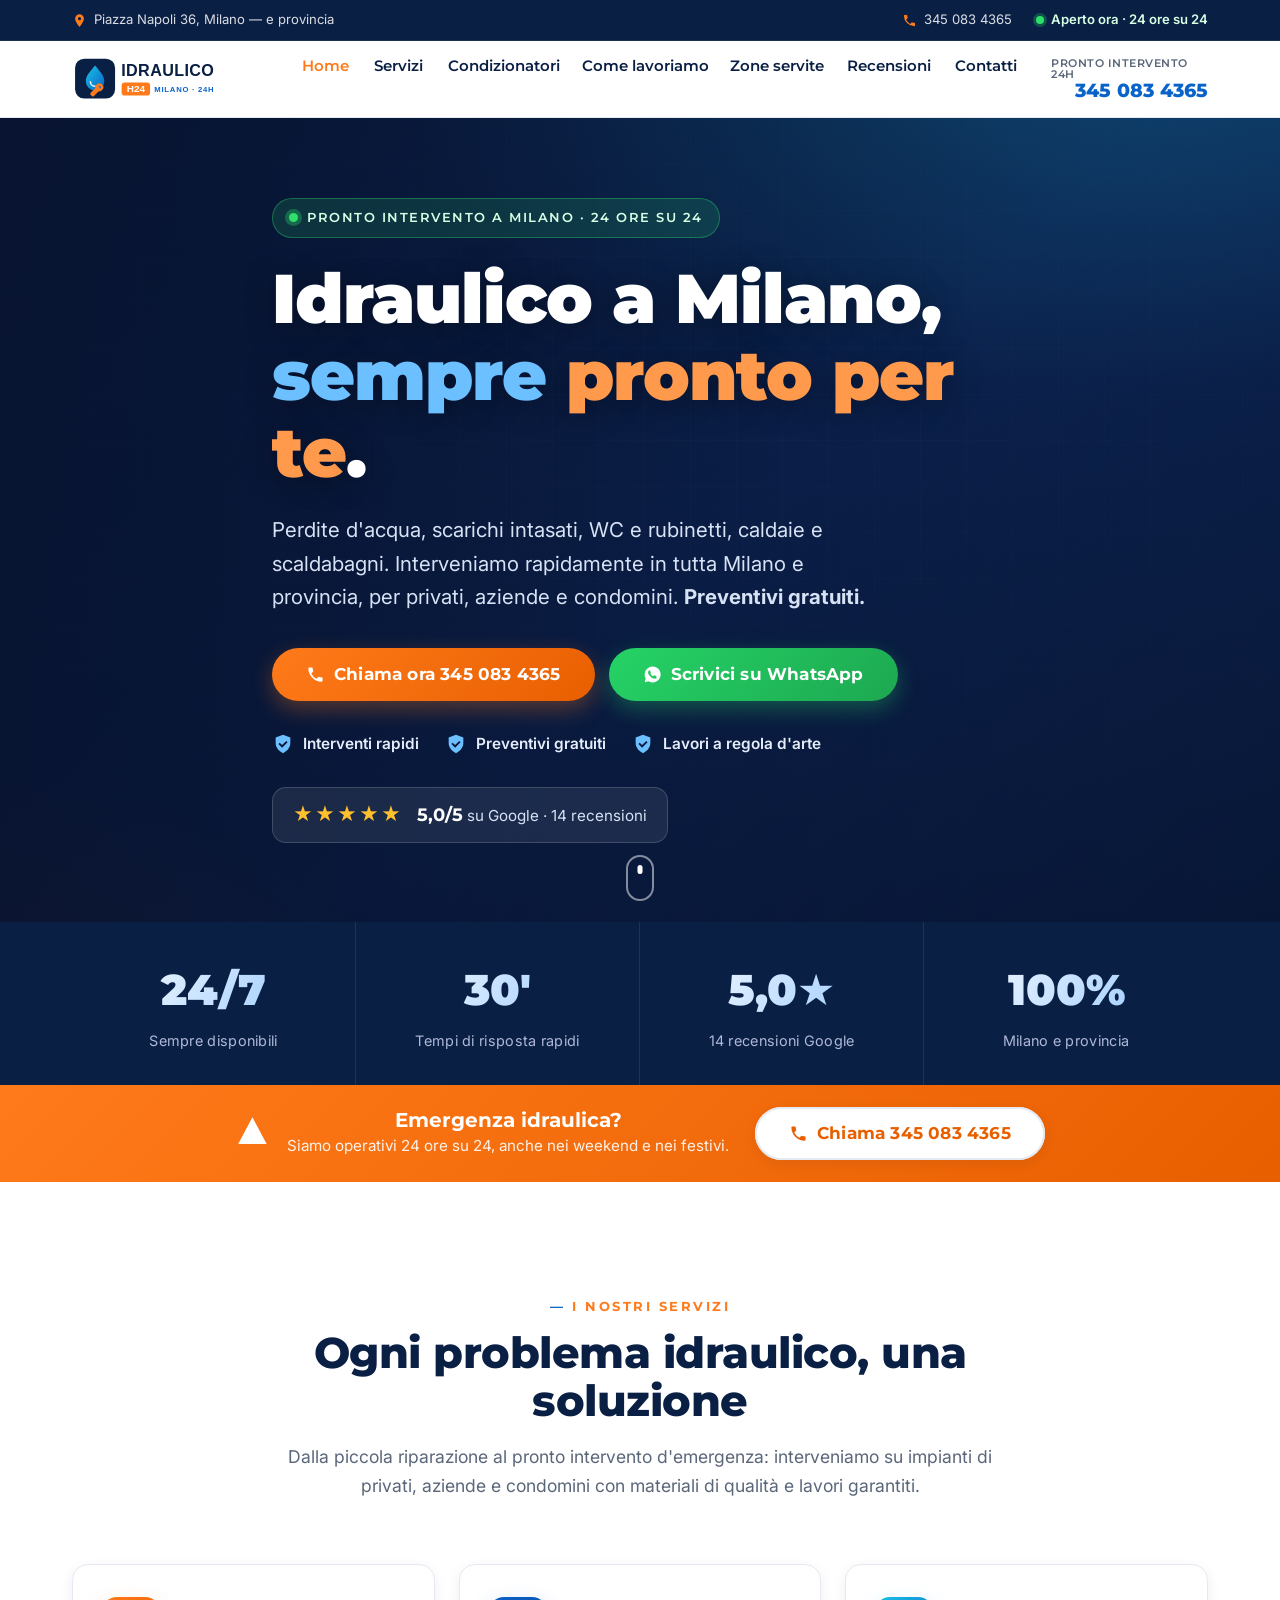
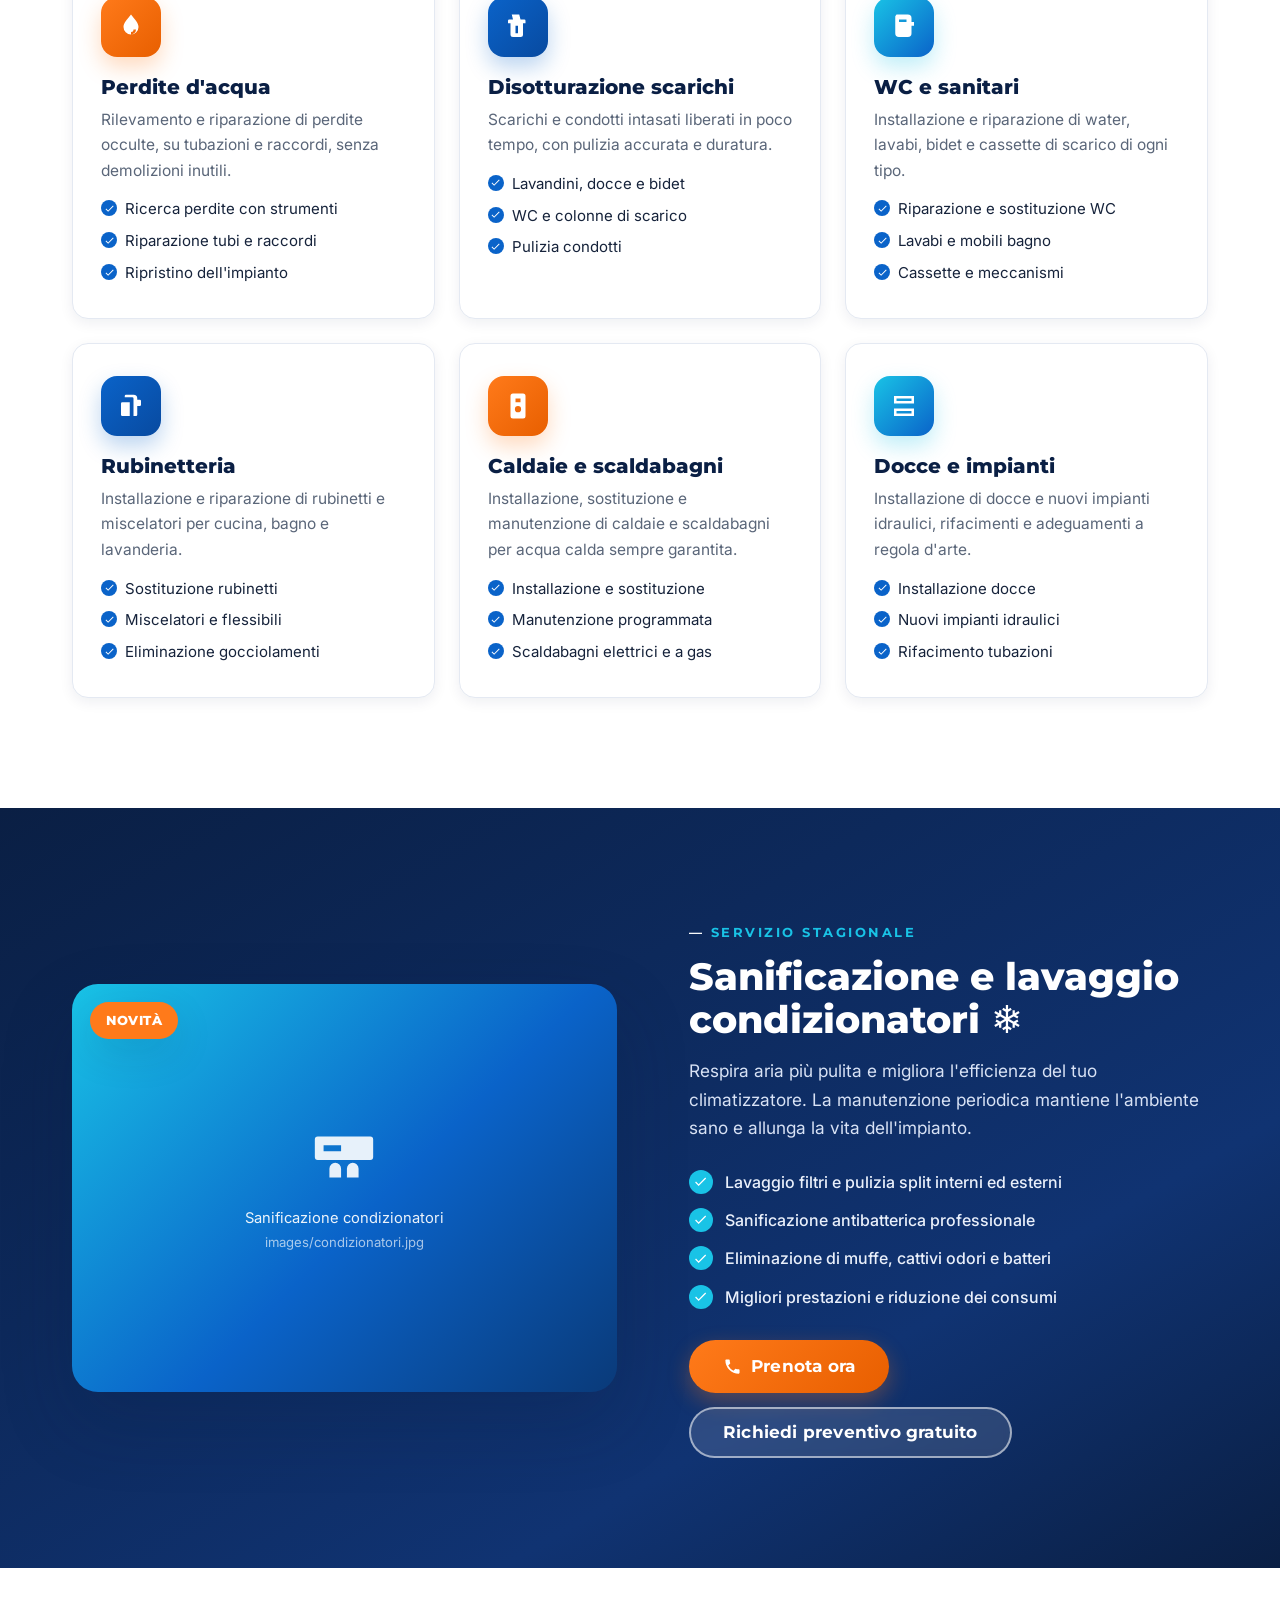
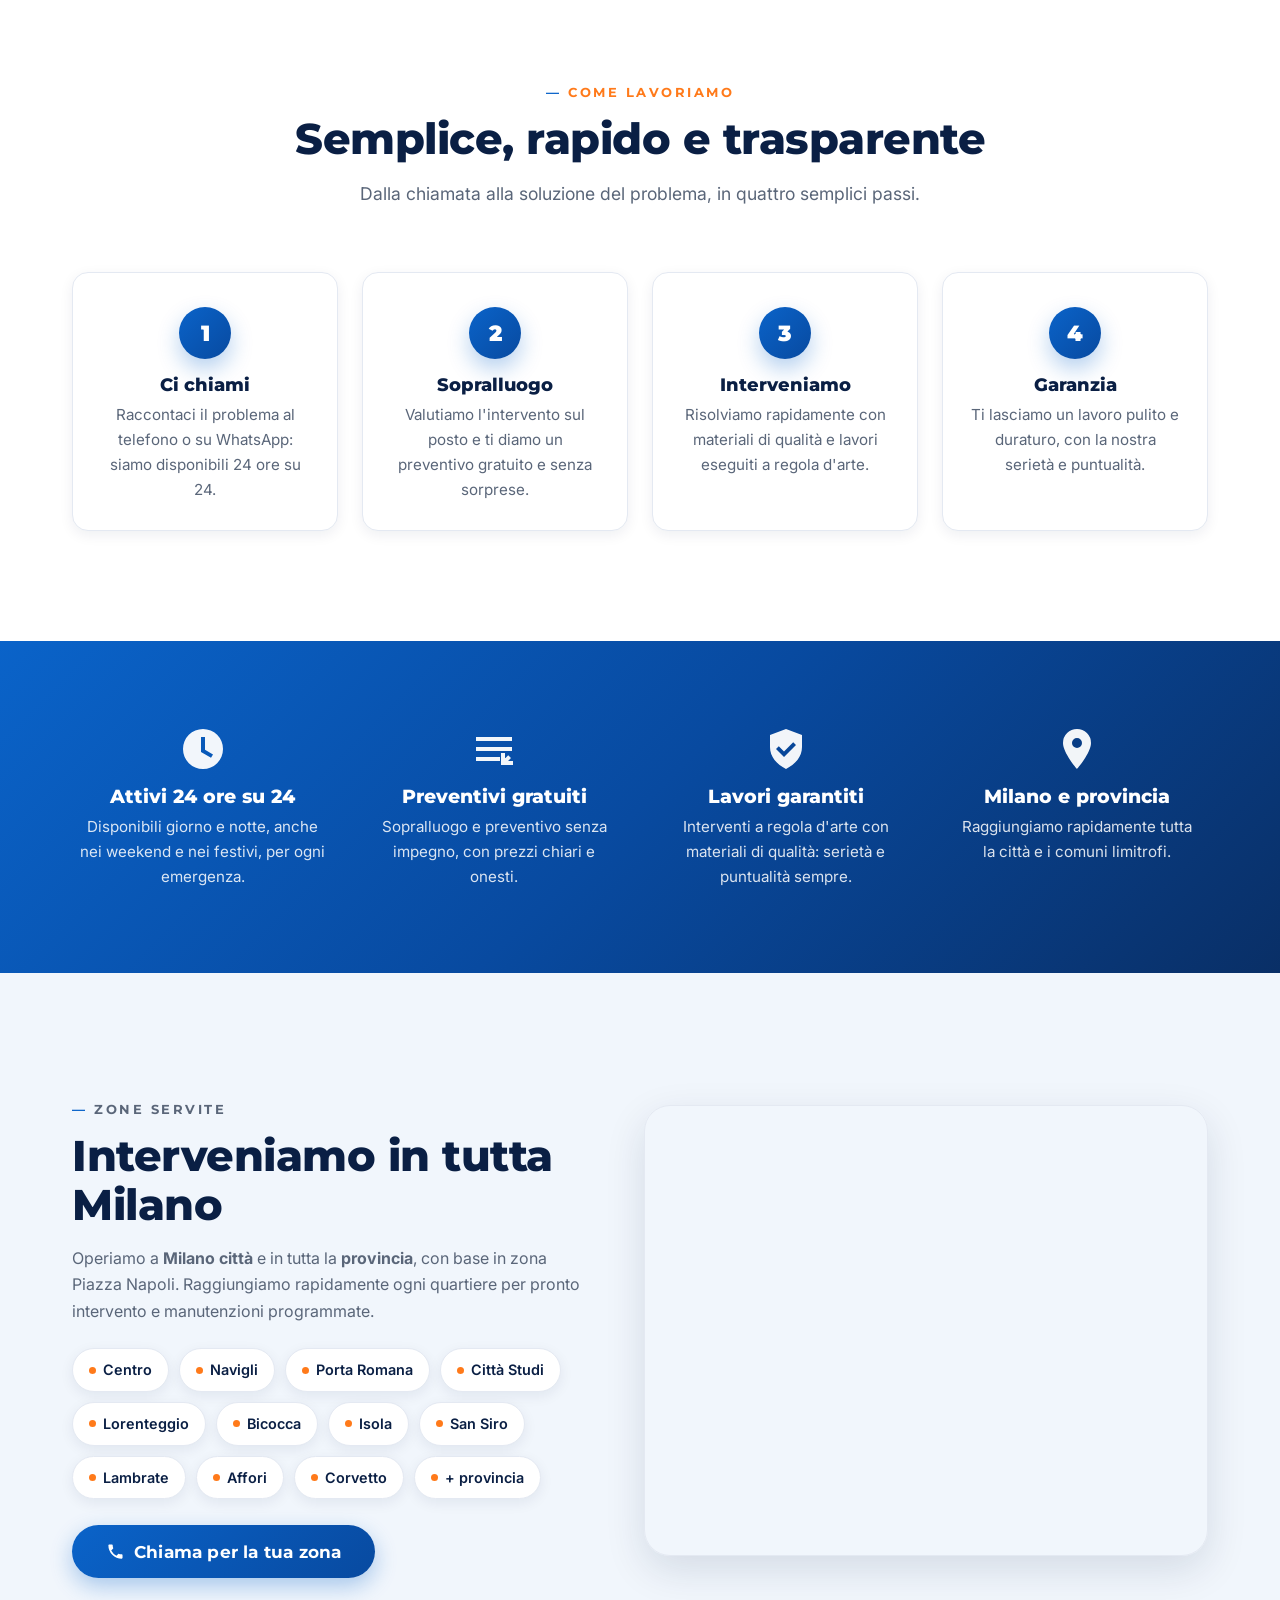
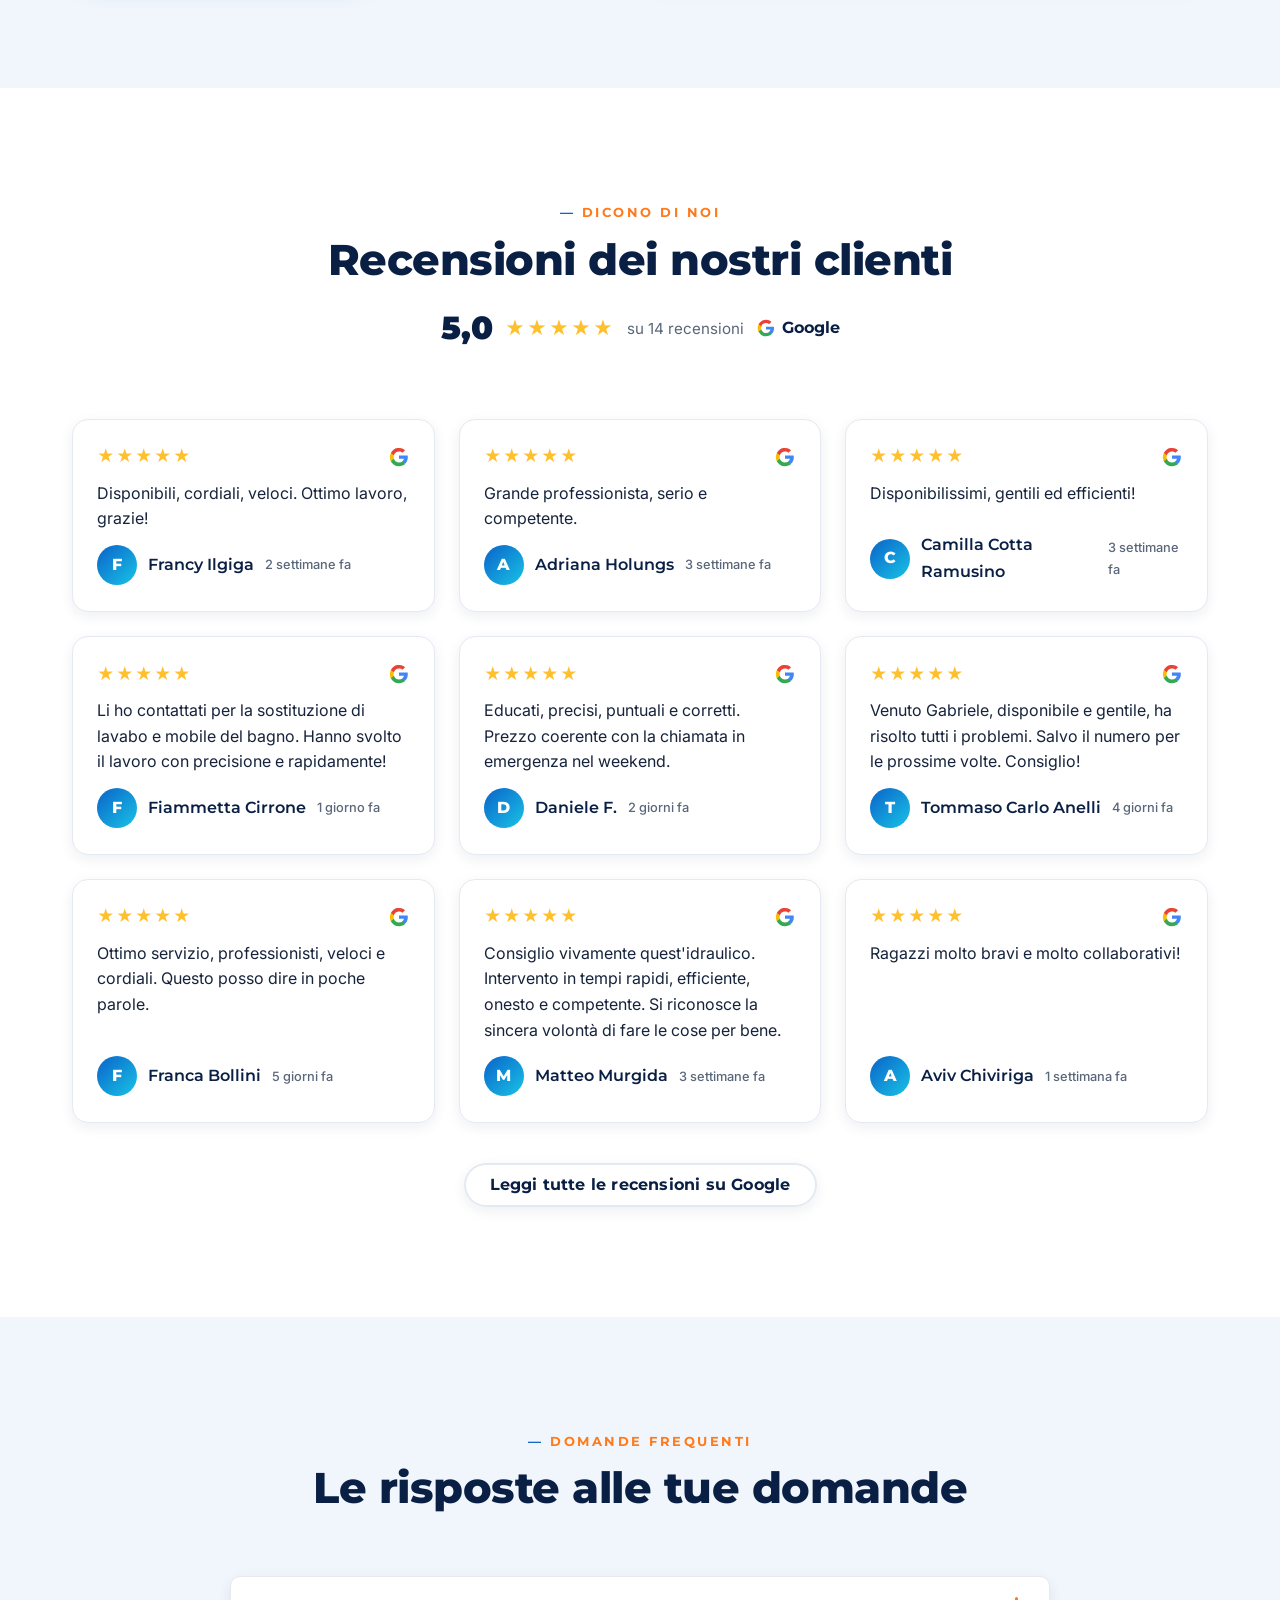
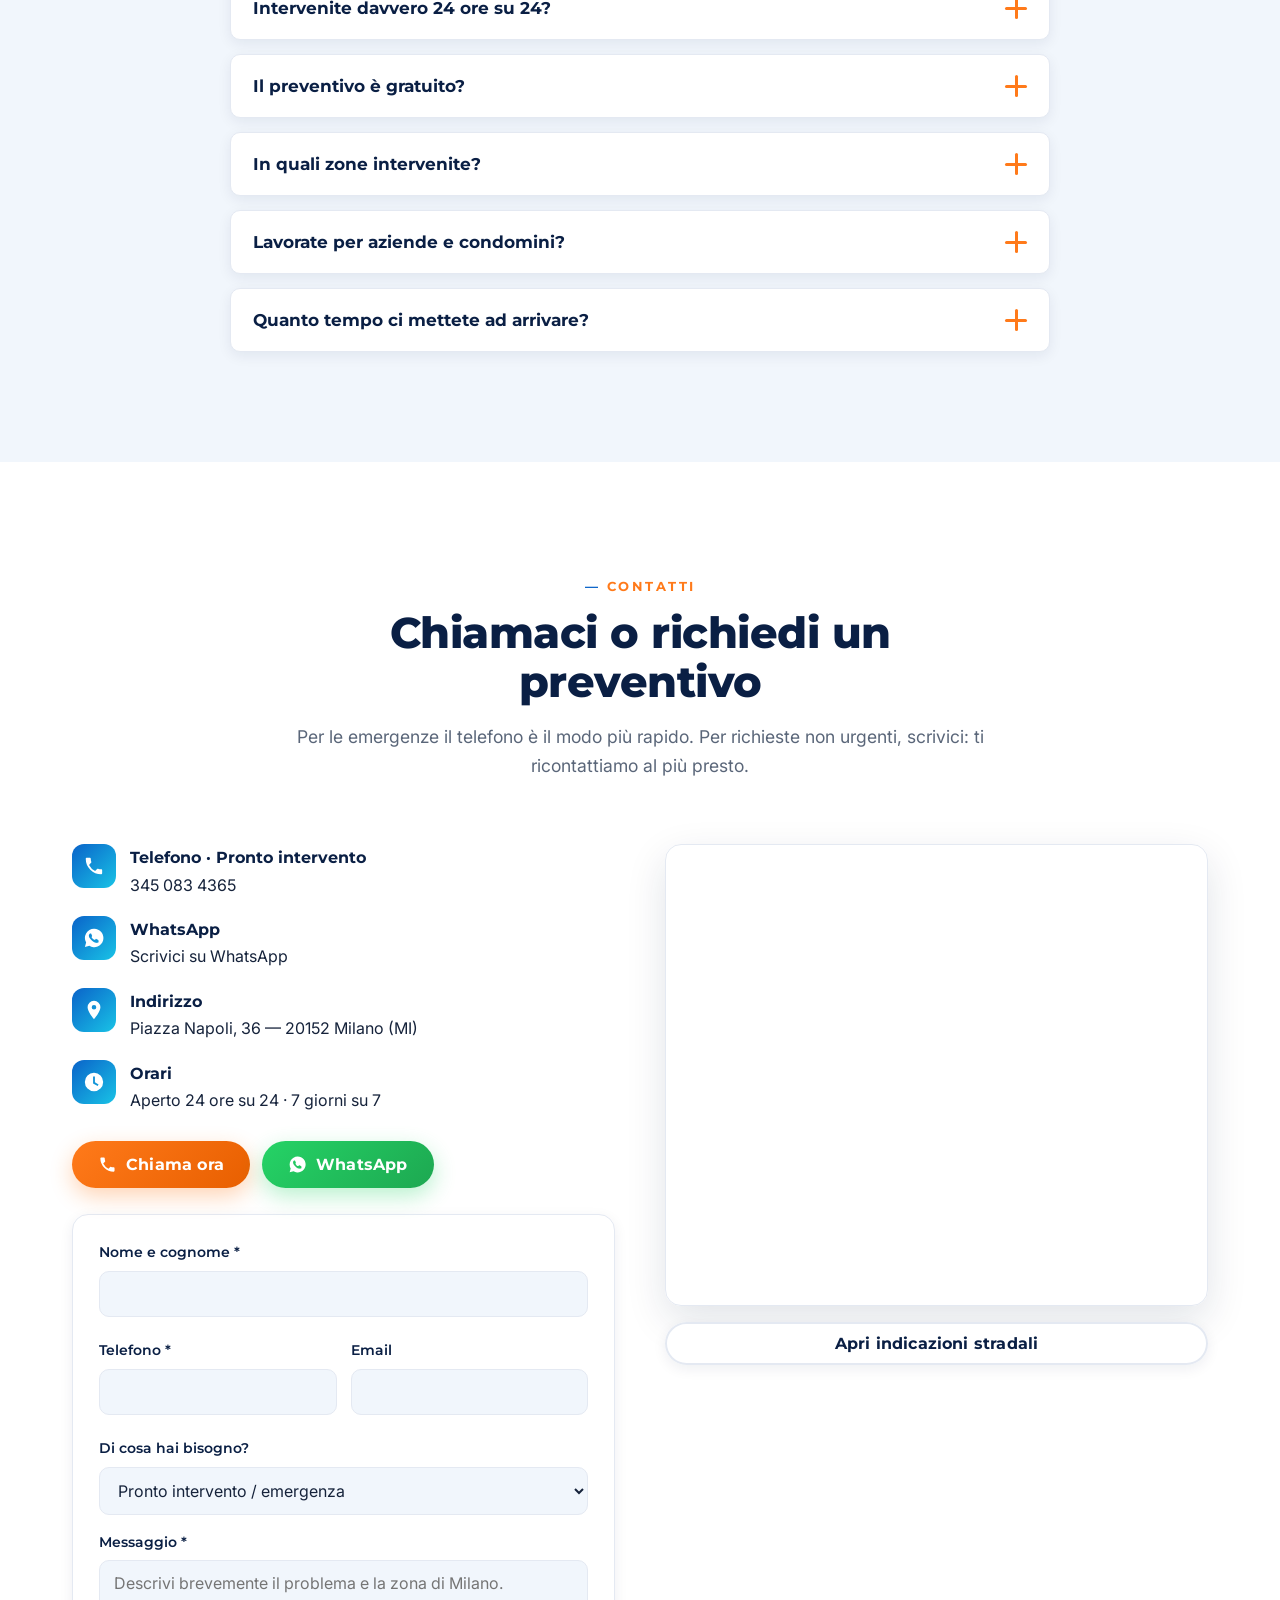
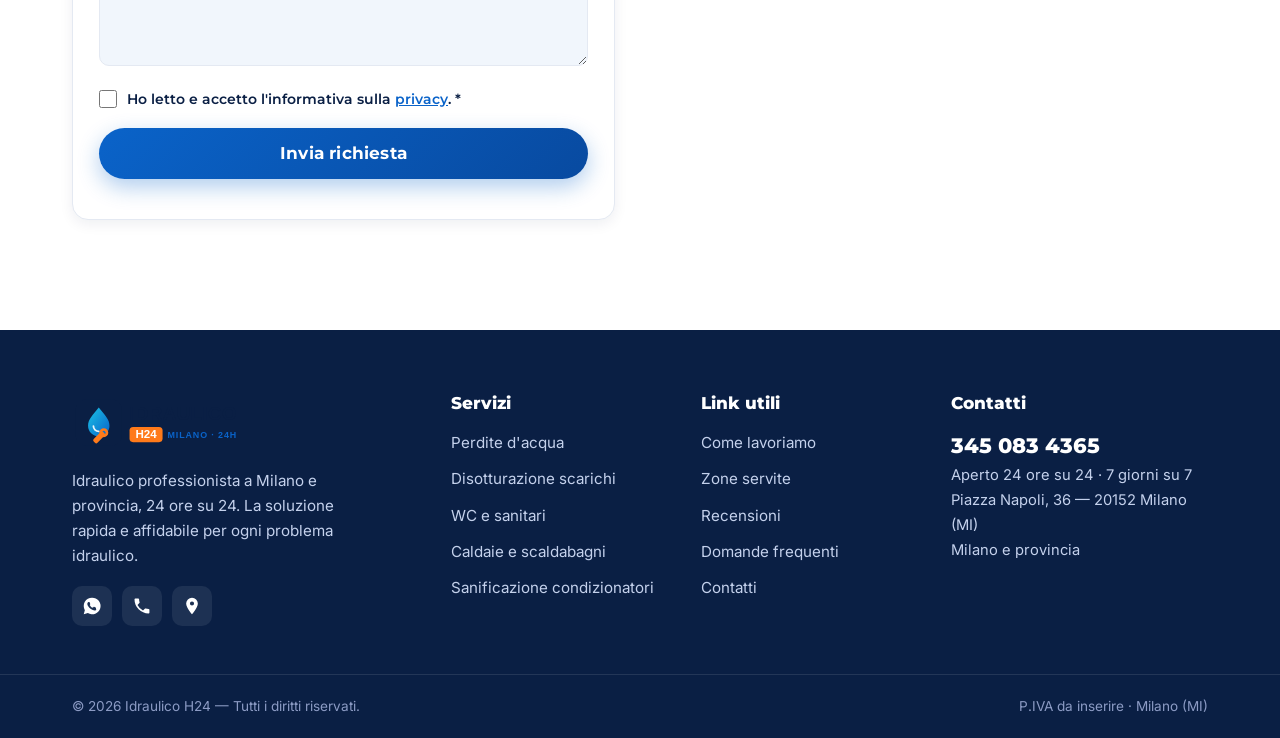
==== idraulico-h24/index.html @ 69ff623b "Aggiungi sito Idraulico H24 Milano (pronto intervento 24h) Nuovo sito vetrina statico in idraulico-h" ====
<!DOCTYPE html>
<html lang="it" class="no-js">
<head>
  <meta charset="UTF-8" />
  <meta name="viewport" content="width=device-width, initial-scale=1.0" />
  <meta name="theme-color" content="#0a1f44" />
  <script>document.documentElement.className = document.documentElement.className.replace("no-js", "js");</script>

  <title>Idraulico H24 Milano — Pronto Intervento Idraulico 24 ore su 24 | Perdite, Caldaie, Scarichi</title>
  <meta name="description" content="Idraulico a Milano e provincia, aperto 24 ore su 24. Pronto intervento per perdite d'acqua, disotturazione scarichi, riparazione WC, caldaie e rubinetteria. Preventivi gratuiti, interventi rapidi. ☎ 345 083 4365" />
  <meta name="keywords" content="idraulico Milano, idraulico H24, pronto intervento idraulico Milano, riparazione perdite acqua Milano, disotturazione scarichi Milano, idraulico 24 ore Milano, caldaie Milano, sanificazione condizionatori Milano" />
  <meta name="author" content="Idraulico H24" />
  <link rel="canonical" href="https://www.idraulicoh24milano.it/" />

  <!-- Open Graph / Social -->
  <meta property="og:type" content="website" />
  <meta property="og:locale" content="it_IT" />
  <meta property="og:site_name" content="Idraulico H24 Milano" />
  <meta property="og:title" content="Idraulico H24 Milano — Pronto Intervento 24 ore su 24" />
  <meta property="og:description" content="Idraulico professionista a Milano e provincia. Pronto intervento per perdite, scarichi, caldaie e rubinetteria. Preventivi gratuiti." />
  <meta property="og:image" content="images/logo.svg" />
  <meta name="twitter:card" content="summary_large_image" />

  <link rel="icon" type="image/svg+xml" href="favicon.svg" />
  <link rel="apple-touch-icon" href="favicon.svg" />

  <!-- Fonts -->
  <link rel="preconnect" href="https://fonts.googleapis.com" />
  <link rel="preconnect" href="https://fonts.gstatic.com" crossorigin />
  <link href="https://fonts.googleapis.com/css2?family=Inter:wght@400;500;600;700&family=Montserrat:wght@600;700;800;900&display=swap" rel="stylesheet" />

  <link rel="stylesheet" href="css/style.css" />

  <!-- Dati strutturati per Google (ricerca locale / Maps) -->
  <script type="application/ld+json">
  {
    "@context": "https://schema.org",
    "@type": "Plumber",
    "name": "Idraulico H24",
    "image": "https://www.idraulicoh24milano.it/images/logo.svg",
    "description": "Idraulico professionista a Milano e provincia, aperto 24 ore su 24. Pronto intervento per perdite d'acqua, disotturazione scarichi, riparazione WC e rubinetteria, installazione e manutenzione caldaie, sanificazione condizionatori.",
    "@id": "https://www.idraulicoh24milano.it/",
    "url": "https://www.idraulicoh24milano.it/",
    "telephone": "+393450834365",
    "priceRange": "€€",
    "currenciesAccepted": "EUR",
    "areaServed": "Milano e provincia",
    "address": {
      "@type": "PostalAddress",
      "streetAddress": "Piazza Napoli, 36",
      "addressLocality": "Milano",
      "postalCode": "20152",
      "addressRegion": "MI",
      "addressCountry": "IT"
    },
    "geo": {
      "@type": "GeoCoordinates",
      "latitude": "45.4530",
      "longitude": "9.1430"
    },
    "openingHoursSpecification": [
      {
        "@type": "OpeningHoursSpecification",
        "dayOfWeek": ["Monday", "Tuesday", "Wednesday", "Thursday", "Friday", "Saturday", "Sunday"],
        "opens": "00:00",
        "closes": "23:59"
      }
    ],
    "aggregateRating": {
      "@type": "AggregateRating",
      "ratingValue": "5.0",
      "reviewCount": "14",
      "bestRating": "5"
    }
  }
  </script>
</head>

<body>
  <a class="skip-link" href="#main">Salta al contenuto</a>

  <!-- ===== TOP BAR ===== -->
  <div class="topbar">
    <div class="container topbar__inner">
      <a class="topbar__item" href="https://maps.google.com/?q=Piazza+Napoli+36+Milano" target="_blank" rel="noopener">
        <svg class="ico" viewBox="0 0 24 24" aria-hidden="true"><path d="M12 2a7 7 0 0 0-7 7c0 5 7 13 7 13s7-8 7-13a7 7 0 0 0-7-7Zm0 9.5A2.5 2.5 0 1 1 12 6.5a2.5 2.5 0 0 1 0 5Z"/></svg>
        Piazza Napoli 36, Milano — e provincia
      </a>
      <a class="topbar__item" href="tel:+393450834365">
        <svg class="ico" viewBox="0 0 24 24" aria-hidden="true"><path d="M6.6 10.8a15.4 15.4 0 0 0 6.6 6.6l2.2-2.2c.3-.3.7-.4 1-.2 1.1.4 2.3.6 3.5.6.6 0 1 .5 1 1V20c0 .6-.4 1-1 1A17 17 0 0 1 3 4c0-.6.5-1 1-1h3.5c.6 0 1 .4 1 1 0 1.2.2 2.4.6 3.5.1.4 0 .8-.3 1l-2.2 2.3Z"/></svg>
        345 083 4365
      </a>
      <span class="topbar__item topbar__badge">
        <span class="live-dot" aria-hidden="true"></span>
        Aperto ora · 24 ore su 24
      </span>
    </div>
  </div>

  <!-- ===== HEADER ===== -->
  <header class="header" id="header">
    <div class="container header__inner">
      <a class="brand" href="#hero" aria-label="Idraulico H24 — Home">
        <img src="images/logo.svg" alt="Logo Idraulico H24 Milano" class="brand__logo" width="210" height="58" />
      </a>

      <nav class="nav" id="nav" aria-label="Navigazione principale">
        <ul class="nav__list">
          <li><a class="nav__link" href="#hero">Home</a></li>
          <li><a class="nav__link" href="#servizi">Servizi</a></li>
          <li><a class="nav__link" href="#condizionatori">Condizionatori</a></li>
          <li><a class="nav__link" href="#come-lavoriamo">Come lavoriamo</a></li>
          <li><a class="nav__link" href="#zone">Zone servite</a></li>
          <li><a class="nav__link" href="#recensioni">Recensioni</a></li>
          <li><a class="nav__link" href="#contatti">Contatti</a></li>
        </ul>
        <a class="nav__phone" href="tel:+393450834365">
          <small>Pronto intervento 24h</small>
          <strong>345 083 4365</strong>
        </a>
      </nav>

      <button class="nav-toggle" id="nav-toggle" aria-label="Apri il menu" aria-expanded="false" aria-controls="nav">
        <span></span><span></span><span></span>
      </button>
    </div>
  </header>

  <main id="main">

    <!-- ===== HERO ===== -->
    <section class="hero" id="hero">
      <div class="hero__bg" aria-hidden="true"></div>
      <div class="hero__overlay" aria-hidden="true"></div>
      <div class="container hero__content">
        <p class="hero__eyebrow">
          <span class="dot"></span> Pronto intervento a Milano · 24 ore su 24
        </p>
        <h1 class="hero__title">
          Idraulico a Milano,<br />
          <span class="text-blue">sempre</span> <span class="text-accent">pronto per te</span>.
        </h1>
        <p class="hero__subtitle">
          Perdite d'acqua, scarichi intasati, WC e rubinetti, caldaie e scaldabagni.
          Interveniamo rapidamente in tutta Milano e provincia, per privati, aziende e condomini.
          <strong>Preventivi gratuiti.</strong>
        </p>
        <div class="hero__actions">
          <a class="btn btn--primary btn--lg" href="tel:+393450834365">
            <svg class="ico" viewBox="0 0 24 24" aria-hidden="true"><path d="M6.6 10.8a15.4 15.4 0 0 0 6.6 6.6l2.2-2.2c.3-.3.7-.4 1-.2 1.1.4 2.3.6 3.5.6.6 0 1 .5 1 1V20c0 .6-.4 1-1 1A17 17 0 0 1 3 4c0-.6.5-1 1-1h3.5c.6 0 1 .4 1 1 0 1.2.2 2.4.6 3.5.1.4 0 .8-.3 1l-2.2 2.3Z"/></svg>
            Chiama ora 345 083 4365
          </a>
          <a class="btn btn--whatsapp btn--lg" href="https://wa.me/393450834365?text=Salve,%20ho%20bisogno%20di%20un%20idraulico%20a%20Milano." target="_blank" rel="noopener">
            <svg class="ico" viewBox="0 0 24 24" aria-hidden="true"><path d="M12 2a10 10 0 0 0-8.6 15l-1.3 4.8 4.9-1.3A10 10 0 1 0 12 2Zm5.3 14.1c-.2.6-1.3 1.2-1.8 1.2-.5.1-1 .1-1.7-.1-.4-.1-.9-.3-1.6-.6-2.8-1.2-4.6-4-4.7-4.2-.1-.2-1.1-1.5-1.1-2.8 0-1.3.7-2 .9-2.2.2-.3.5-.3.7-.3h.5c.2 0 .4 0 .6.5l.8 1.9c.1.2.1.4 0 .5l-.4.6c-.1.2-.3.3-.1.6.1.3.6 1 1.3 1.6.9.8 1.6 1 1.9 1.2.2.1.4.1.6-.1l.7-.8c.2-.2.3-.2.6-.1l1.8.9c.3.1.4.2.5.3.1.2.1.7-.1 1.4Z"/></svg>
            Scrivici su WhatsApp
          </a>
        </div>

        <div class="hero__points">
          <span class="hero__point"><svg viewBox="0 0 24 24" aria-hidden="true"><path d="M12 2 4 5v6c0 5 3.4 8.6 8 11 4.6-2.4 8-6 8-11V5l-8-3Zm-1 14-4-4 1.4-1.4L11 13.2l4.6-4.6L17 10l-6 6Z"/></svg> Interventi rapidi</span>
          <span class="hero__point"><svg viewBox="0 0 24 24" aria-hidden="true"><path d="M12 2 4 5v6c0 5 3.4 8.6 8 11 4.6-2.4 8-6 8-11V5l-8-3Zm-1 14-4-4 1.4-1.4L11 13.2l4.6-4.6L17 10l-6 6Z"/></svg> Preventivi gratuiti</span>
          <span class="hero__point"><svg viewBox="0 0 24 24" aria-hidden="true"><path d="M12 2 4 5v6c0 5 3.4 8.6 8 11 4.6-2.4 8-6 8-11V5l-8-3Zm-1 14-4-4 1.4-1.4L11 13.2l4.6-4.6L17 10l-6 6Z"/></svg> Lavori a regola d'arte</span>
        </div>

        <div class="hero__rating" aria-label="Valutazione media 5 su 5 su Google">
          <div class="stars" aria-hidden="true">★★★★★</div>
          <div class="hero__rating-text">
            <strong>5,0/5</strong> su Google · <span>14 recensioni</span>
          </div>
        </div>
      </div>
      <a class="hero__scroll" href="#stats" aria-label="Scorri verso il basso">
        <span></span>
      </a>
    </section>

    <!-- ===== TRUST BAR ===== -->
    <section class="stats" id="stats" aria-label="I nostri numeri">
      <div class="container stats__grid">
        <div class="stat reveal">
          <div class="stat__num">24/7</div>
          <div class="stat__label">Sempre disponibili</div>
        </div>
        <div class="stat reveal">
          <div class="stat__num"><span data-count="30" data-suffix="′">0</span></div>
          <div class="stat__label">Tempi di risposta rapidi</div>
        </div>
        <div class="stat reveal">
          <div class="stat__num">5,0★</div>
          <div class="stat__label">14 recensioni Google</div>
        </div>
        <div class="stat reveal">
          <div class="stat__num">100%</div>
          <div class="stat__label">Milano e provincia</div>
        </div>
      </div>
    </section>

    <!-- ===== EMERGENCY STRIP ===== -->
    <section class="emergency" aria-label="Pronto intervento">
      <div class="container emergency__inner">
        <div class="emergency__text">
          <svg viewBox="0 0 24 24" aria-hidden="true"><path d="M11 2 2 19h18L11 2Zm1 13h-2v2h2v-2Zm0-6h-2v4h2V9Z"/></svg>
          <div>
            <strong>Emergenza idraulica?</strong>
            <span>Siamo operativi 24 ore su 24, anche nei weekend e nei festivi.</span>
          </div>
        </div>
        <a class="btn btn--ghost-dark btn--lg" href="tel:+393450834365">
          <svg class="ico" viewBox="0 0 24 24" aria-hidden="true"><path d="M6.6 10.8a15.4 15.4 0 0 0 6.6 6.6l2.2-2.2c.3-.3.7-.4 1-.2 1.1.4 2.3.6 3.5.6.6 0 1 .5 1 1V20c0 .6-.4 1-1 1A17 17 0 0 1 3 4c0-.6.5-1 1-1h3.5c.6 0 1 .4 1 1 0 1.2.2 2.4.6 3.5.1.4 0 .8-.3 1l-2.2 2.3Z"/></svg>
          Chiama 345 083 4365
        </a>
      </div>
    </section>

    <!-- ===== SERVIZI ===== -->
    <section class="section servizi" id="servizi">
      <div class="container">
        <div class="section__head reveal">
          <p class="eyebrow">I nostri servizi</p>
          <h2 class="section__title">Ogni problema idraulico, una soluzione</h2>
          <p class="section__lead">
            Dalla piccola riparazione al pronto intervento d'emergenza: interveniamo su impianti
            di privati, aziende e condomini con materiali di qualità e lavori garantiti.
          </p>
        </div>

        <div class="cards servizi__grid">
          <article class="card reveal">
            <div class="card__icon card__icon--accent">
              <svg viewBox="0 0 24 24" aria-hidden="true"><path d="M12 2c3 4 6 6.5 6 10a6 6 0 0 1-12 0c0-3.5 3-6 6-10Zm0 16a4 4 0 0 0 4-4h-2a2 2 0 0 1-2 2v2Z"/></svg>
            </div>
            <h3 class="card__title">Perdite d'acqua</h3>
            <p>Rilevamento e riparazione di perdite occulte, su tubazioni e raccordi, senza demolizioni inutili.</p>
            <ul class="card__list">
              <li>Ricerca perdite con strumenti</li>
              <li>Riparazione tubi e raccordi</li>
              <li>Ripristino dell'impianto</li>
            </ul>
          </article>

          <article class="card reveal">
            <div class="card__icon card__icon--blue">
              <svg viewBox="0 0 24 24" aria-hidden="true"><path d="M7 2h6l1 4h3a1 1 0 0 1 1 1v2h-2v9a2 2 0 0 1-2 2H8a2 2 0 0 1-2-2V9H4V7a1 1 0 0 1 1-1h3l-1-4Zm3 9v6h2v-6h-2Z"/></svg>
            </div>
            <h3 class="card__title">Disotturazione scarichi</h3>
            <p>Scarichi e condotti intasati liberati in poco tempo, con pulizia accurata e duratura.</p>
            <ul class="card__list">
              <li>Lavandini, docce e bidet</li>
              <li>WC e colonne di scarico</li>
              <li>Pulizia condotti</li>
            </ul>
          </article>

          <article class="card reveal">
            <div class="card__icon card__icon--cyan">
              <svg viewBox="0 0 24 24" aria-hidden="true"><path d="M6 2h9a3 3 0 0 1 3 3v3h2v3h-2v6a3 3 0 0 1-3 3H8a3 3 0 0 1-3-3V5a3 3 0 0 1 1-3Zm2 4v2h6V6H8Z"/></svg>
            </div>
            <h3 class="card__title">WC e sanitari</h3>
            <p>Installazione e riparazione di water, lavabi, bidet e cassette di scarico di ogni tipo.</p>
            <ul class="card__list">
              <li>Riparazione e sostituzione WC</li>
              <li>Lavabi e mobili bagno</li>
              <li>Cassette e meccanismi</li>
            </ul>
          </article>

          <article class="card reveal">
            <div class="card__icon card__icon--blue">
              <svg viewBox="0 0 24 24" aria-hidden="true"><path d="M14 3a3 3 0 0 1 3 3v1h2a1 1 0 0 1 1 1v3a1 1 0 0 1-1 1h-2v7a1 1 0 0 1-1 1h-2V6a1 1 0 0 0-1-1H7V4a1 1 0 0 1 1-1h6Zm-7 6h4v11H5a1 1 0 0 1-1-1V10a1 1 0 0 1 1-1h2Z"/></svg>
            </div>
            <h3 class="card__title">Rubinetteria</h3>
            <p>Installazione e riparazione di rubinetti e miscelatori per cucina, bagno e lavanderia.</p>
            <ul class="card__list">
              <li>Sostituzione rubinetti</li>
              <li>Miscelatori e flessibili</li>
              <li>Eliminazione gocciolamenti</li>
            </ul>
          </article>

          <article class="card reveal">
            <div class="card__icon card__icon--accent">
              <svg viewBox="0 0 24 24" aria-hidden="true"><path d="M8 2h8a2 2 0 0 1 2 2v16a2 2 0 0 1-2 2H8a2 2 0 0 1-2-2V4a2 2 0 0 1 2-2Zm2 4v3h4V6h-4Zm2 6a2.5 2.5 0 1 0 0 5 2.5 2.5 0 0 0 0-5Z"/></svg>
            </div>
            <h3 class="card__title">Caldaie e scaldabagni</h3>
            <p>Installazione, sostituzione e manutenzione di caldaie e scaldabagni per acqua calda sempre garantita.</p>
            <ul class="card__list">
              <li>Installazione e sostituzione</li>
              <li>Manutenzione programmata</li>
              <li>Scaldabagni elettrici e a gas</li>
            </ul>
          </article>

          <article class="card reveal">
            <div class="card__icon card__icon--cyan">
              <svg viewBox="0 0 24 24" aria-hidden="true"><path d="M4 4h16v6H4V4Zm2 2v2h12V6H6Zm-2 8h16v6H4v-6Zm2 2v2h12v-2H6Z"/></svg>
            </div>
            <h3 class="card__title">Docce e impianti</h3>
            <p>Installazione di docce e nuovi impianti idraulici, rifacimenti e adeguamenti a regola d'arte.</p>
            <ul class="card__list">
              <li>Installazione docce</li>
              <li>Nuovi impianti idraulici</li>
              <li>Rifacimento tubazioni</li>
            </ul>
          </article>
        </div>
      </div>
    </section>

    <!-- ===== FEATURED: CONDIZIONATORI ===== -->
    <section class="section featured" id="condizionatori">
      <div class="container featured__grid">
        <div class="featured__media reveal">
          <span class="featured__badge">Novità</span>
          <img src="images/condizionatori.jpg" alt="Sanificazione e lavaggio condizionatori a Milano" loading="lazy" onerror="this.style.display='none'" />
          <div class="ph">
            <svg viewBox="0 0 24 24" aria-hidden="true"><path d="M3 5h18a1 1 0 0 1 1 1v6a1 1 0 0 1-1 1H3a1 1 0 0 1-1-1V6a1 1 0 0 1 1-1Zm2 3v2h6V8H5Zm2 8a2 2 0 0 1 4 0v3H7v-3Zm6 0a2 2 0 0 1 4 0v3h-4v-3Z"/></svg>
            <span>Sanificazione condizionatori<br /><em>images/condizionatori.jpg</em></span>
          </div>
        </div>

        <div class="featured__text reveal">
          <p class="eyebrow">Servizio stagionale</p>
          <h2>Sanificazione e lavaggio condizionatori ❄️</h2>
          <p class="featured__lead">
            Respira aria più pulita e migliora l'efficienza del tuo climatizzatore. La manutenzione
            periodica mantiene l'ambiente sano e allunga la vita dell'impianto.
          </p>
          <ul class="featured__list">
            <li>Lavaggio filtri e pulizia split interni ed esterni</li>
            <li>Sanificazione antibatterica professionale</li>
            <li>Eliminazione di muffe, cattivi odori e batteri</li>
            <li>Migliori prestazioni e riduzione dei consumi</li>
          </ul>
          <div class="featured__actions">
            <a class="btn btn--primary btn--lg" href="tel:+393450834365">
              <svg class="ico" viewBox="0 0 24 24" aria-hidden="true"><path d="M6.6 10.8a15.4 15.4 0 0 0 6.6 6.6l2.2-2.2c.3-.3.7-.4 1-.2 1.1.4 2.3.6 3.5.6.6 0 1 .5 1 1V20c0 .6-.4 1-1 1A17 17 0 0 1 3 4c0-.6.5-1 1-1h3.5c.6 0 1 .4 1 1 0 1.2.2 2.4.6 3.5.1.4 0 .8-.3 1l-2.2 2.3Z"/></svg>
              Prenota ora
            </a>
            <a class="btn btn--ghost btn--lg" href="#contatti">Richiedi preventivo gratuito</a>
          </div>
        </div>
      </div>
    </section>

    <!-- ===== COME LAVORIAMO ===== -->
    <section class="section come-lavoriamo" id="come-lavoriamo">
      <div class="container">
        <div class="section__head reveal">
          <p class="eyebrow">Come lavoriamo</p>
          <h2 class="section__title">Semplice, rapido e trasparente</h2>
          <p class="section__lead">Dalla chiamata alla soluzione del problema, in quattro semplici passi.</p>
        </div>

        <div class="process__grid">
          <div class="step reveal">
            <div class="step__num" aria-hidden="true"></div>
            <h3>Ci chiami</h3>
            <p>Raccontaci il problema al telefono o su WhatsApp: siamo disponibili 24 ore su 24.</p>
          </div>
          <div class="step reveal">
            <div class="step__num" aria-hidden="true"></div>
            <h3>Sopralluogo</h3>
            <p>Valutiamo l'intervento sul posto e ti diamo un preventivo gratuito e senza sorprese.</p>
          </div>
          <div class="step reveal">
            <div class="step__num" aria-hidden="true"></div>
            <h3>Interveniamo</h3>
            <p>Risolviamo rapidamente con materiali di qualità e lavori eseguiti a regola d'arte.</p>
          </div>
          <div class="step reveal">
            <div class="step__num" aria-hidden="true"></div>
            <h3>Garanzia</h3>
            <p>Ti lasciamo un lavoro pulito e duraturo, con la nostra serietà e puntualità.</p>
          </div>
        </div>
      </div>
    </section>

    <!-- ===== WHY US (banner) ===== -->
    <section class="why" aria-label="Perché scegliere Idraulico H24">
      <div class="container why__grid">
        <div class="why__item reveal">
          <svg class="why__ico" viewBox="0 0 24 24" aria-hidden="true"><path d="M12 2a10 10 0 1 0 0 20 10 10 0 0 0 0-20Zm1 10.4 4 2.3-1 1.7-5-2.9V6h2v6.4Z"/></svg>
          <h3>Attivi 24 ore su 24</h3>
          <p>Disponibili giorno e notte, anche nei weekend e nei festivi, per ogni emergenza.</p>
        </div>
        <div class="why__item reveal">
          <svg class="why__ico" viewBox="0 0 24 24" aria-hidden="true"><path d="M3 6h18v2H3V6Zm0 5h18v2H3v-2Zm0 5h12v2H3v-2Zm14.5 3.5 3-3-1.4-1.4-1.6 1.6V14h-2v6h6v-2h-2.6l-1.4-1.5Z"/></svg>
          <h3>Preventivi gratuiti</h3>
          <p>Sopralluogo e preventivo senza impegno, con prezzi chiari e onesti.</p>
        </div>
        <div class="why__item reveal">
          <svg class="why__ico" viewBox="0 0 24 24" aria-hidden="true"><path d="M12 2 4 5v6c0 5 3.4 8.6 8 11 4.6-2.4 8-6 8-11V5l-8-3Zm-1 14-4-4 1.4-1.4L11 13.2l4.6-4.6L17 10l-6 6Z"/></svg>
          <h3>Lavori garantiti</h3>
          <p>Interventi a regola d'arte con materiali di qualità: serietà e puntualità sempre.</p>
        </div>
        <div class="why__item reveal">
          <svg class="why__ico" viewBox="0 0 24 24" aria-hidden="true"><path d="M12 2a7 7 0 0 0-7 7c0 5 7 13 7 13s7-8 7-13a7 7 0 0 0-7-7Zm0 9.5A2.5 2.5 0 1 1 12 6.5a2.5 2.5 0 0 1 0 5Z"/></svg>
          <h3>Milano e provincia</h3>
          <p>Raggiungiamo rapidamente tutta la città e i comuni limitrofi.</p>
        </div>
      </div>
    </section>

    <!-- ===== ZONE SERVITE ===== -->
    <section class="section section--alt zone" id="zone">
      <div class="container areas__grid">
        <div class="areas__info reveal">
          <p class="eyebrow">Zone servite</p>
          <h2 class="section__title">Interveniamo in tutta Milano</h2>
          <p>
            Operiamo a <strong>Milano città</strong> e in tutta la <strong>provincia</strong>,
            con base in zona Piazza Napoli. Raggiungiamo rapidamente ogni quartiere per
            pronto intervento e manutenzioni programmate.
          </p>
          <div class="areas__chips">
            <span class="chip">Centro</span>
            <span class="chip">Navigli</span>
            <span class="chip">Porta Romana</span>
            <span class="chip">Città Studi</span>
            <span class="chip">Lorenteggio</span>
            <span class="chip">Bicocca</span>
            <span class="chip">Isola</span>
            <span class="chip">San Siro</span>
            <span class="chip">Lambrate</span>
            <span class="chip">Affori</span>
            <span class="chip">Corvetto</span>
            <span class="chip">+ provincia</span>
          </div>
          <p style="margin-top:26px;">
            <a class="btn btn--blue btn--lg" href="tel:+393450834365">
              <svg class="ico" viewBox="0 0 24 24" aria-hidden="true"><path d="M6.6 10.8a15.4 15.4 0 0 0 6.6 6.6l2.2-2.2c.3-.3.7-.4 1-.2 1.1.4 2.3.6 3.5.6.6 0 1 .5 1 1V20c0 .6-.4 1-1 1A17 17 0 0 1 3 4c0-.6.5-1 1-1h3.5c.6 0 1 .4 1 1 0 1.2.2 2.4.6 3.5.1.4 0 .8-.3 1l-2.2 2.3Z"/></svg>
              Chiama per la tua zona
            </a>
          </p>
        </div>
        <div class="areas__map reveal">
          <iframe
            title="Zona di intervento — Milano e provincia"
            src="https://maps.google.com/maps?q=Piazza%20Napoli%2036%20Milano&t=&z=12&ie=UTF8&iwloc=&output=embed"
            width="100%" height="100%" style="border:0;" loading="lazy"
            referrerpolicy="no-referrer-when-downgrade" allowfullscreen></iframe>
        </div>
      </div>
    </section>

    <!-- ===== RECENSIONI ===== -->
    <section class="section recensioni" id="recensioni">
      <div class="container">
        <div class="section__head reveal">
          <p class="eyebrow">Dicono di noi</p>
          <h2 class="section__title">Recensioni dei nostri clienti</h2>
          <div class="google-rating">
            <span class="google-rating__score">5,0</span>
            <span class="stars" aria-hidden="true">★★★★★</span>
            <span class="google-rating__count">su 14 recensioni</span>
            <span class="google-rating__logo">
              <svg viewBox="0 0 24 24" aria-hidden="true"><path fill="#4285F4" d="M21.6 12.2c0-.6-.1-1.2-.2-1.8H12v3.5h5.4a4.6 4.6 0 0 1-2 3v2.5h3.2c1.9-1.7 3-4.3 3-7.2Z"/><path fill="#34A853" d="M12 22c2.7 0 5-.9 6.6-2.4l-3.2-2.5c-.9.6-2 .9-3.4.9-2.6 0-4.8-1.7-5.6-4.1H3.1v2.6A10 10 0 0 0 12 22Z"/><path fill="#FBBC05" d="M6.4 13.9a6 6 0 0 1 0-3.8V7.5H3.1a10 10 0 0 0 0 9l3.3-2.6Z"/><path fill="#EA4335" d="M12 5.9c1.5 0 2.8.5 3.8 1.5l2.8-2.8A10 10 0 0 0 3.1 7.5l3.3 2.6C7.2 7.6 9.4 5.9 12 5.9Z"/></svg>
              Google
            </span>
          </div>
        </div>

        <div class="cards reviews__grid">
          <figure class="review reveal">
            <div class="review__top">
              <div class="stars" aria-label="5 su 5">★★★★★</div>
              <svg class="review__g" viewBox="0 0 24 24" aria-hidden="true"><path fill="#4285F4" d="M21.6 12.2c0-.6-.1-1.2-.2-1.8H12v3.5h5.4a4.6 4.6 0 0 1-2 3v2.5h3.2c1.9-1.7 3-4.3 3-7.2Z"/><path fill="#34A853" d="M12 22c2.7 0 5-.9 6.6-2.4l-3.2-2.5c-.9.6-2 .9-3.4.9-2.6 0-4.8-1.7-5.6-4.1H3.1v2.6A10 10 0 0 0 12 22Z"/><path fill="#FBBC05" d="M6.4 13.9a6 6 0 0 1 0-3.8V7.5H3.1a10 10 0 0 0 0 9l3.3-2.6Z"/><path fill="#EA4335" d="M12 5.9c1.5 0 2.8.5 3.8 1.5l2.8-2.8A10 10 0 0 0 3.1 7.5l3.3 2.6C7.2 7.6 9.4 5.9 12 5.9Z"/></svg>
            </div>
            <blockquote>Disponibili, cordiali, veloci. Ottimo lavoro, grazie!</blockquote>
            <figcaption><span class="avatar">F</span> Francy Ilgiga <small>2 settimane fa</small></figcaption>
          </figure>

          <figure class="review reveal">
            <div class="review__top">
              <div class="stars" aria-label="5 su 5">★★★★★</div>
              <svg class="review__g" viewBox="0 0 24 24" aria-hidden="true"><path fill="#4285F4" d="M21.6 12.2c0-.6-.1-1.2-.2-1.8H12v3.5h5.4a4.6 4.6 0 0 1-2 3v2.5h3.2c1.9-1.7 3-4.3 3-7.2Z"/><path fill="#34A853" d="M12 22c2.7 0 5-.9 6.6-2.4l-3.2-2.5c-.9.6-2 .9-3.4.9-2.6 0-4.8-1.7-5.6-4.1H3.1v2.6A10 10 0 0 0 12 22Z"/><path fill="#FBBC05" d="M6.4 13.9a6 6 0 0 1 0-3.8V7.5H3.1a10 10 0 0 0 0 9l3.3-2.6Z"/><path fill="#EA4335" d="M12 5.9c1.5 0 2.8.5 3.8 1.5l2.8-2.8A10 10 0 0 0 3.1 7.5l3.3 2.6C7.2 7.6 9.4 5.9 12 5.9Z"/></svg>
            </div>
            <blockquote>Grande professionista, serio e competente.</blockquote>
            <figcaption><span class="avatar">A</span> Adriana Holungs <small>3 settimane fa</small></figcaption>
          </figure>

          <figure class="review reveal">
            <div class="review__top">
              <div class="stars" aria-label="5 su 5">★★★★★</div>
              <svg class="review__g" viewBox="0 0 24 24" aria-hidden="true"><path fill="#4285F4" d="M21.6 12.2c0-.6-.1-1.2-.2-1.8H12v3.5h5.4a4.6 4.6 0 0 1-2 3v2.5h3.2c1.9-1.7 3-4.3 3-7.2Z"/><path fill="#34A853" d="M12 22c2.7 0 5-.9 6.6-2.4l-3.2-2.5c-.9.6-2 .9-3.4.9-2.6 0-4.8-1.7-5.6-4.1H3.1v2.6A10 10 0 0 0 12 22Z"/><path fill="#FBBC05" d="M6.4 13.9a6 6 0 0 1 0-3.8V7.5H3.1a10 10 0 0 0 0 9l3.3-2.6Z"/><path fill="#EA4335" d="M12 5.9c1.5 0 2.8.5 3.8 1.5l2.8-2.8A10 10 0 0 0 3.1 7.5l3.3 2.6C7.2 7.6 9.4 5.9 12 5.9Z"/></svg>
            </div>
            <blockquote>Disponibilissimi, gentili ed efficienti!</blockquote>
            <figcaption><span class="avatar">C</span> Camilla Cotta Ramusino <small>3 settimane fa</small></figcaption>
          </figure>

          <figure class="review reveal">
            <div class="review__top">
              <div class="stars" aria-label="5 su 5">★★★★★</div>
              <svg class="review__g" viewBox="0 0 24 24" aria-hidden="true"><path fill="#4285F4" d="M21.6 12.2c0-.6-.1-1.2-.2-1.8H12v3.5h5.4a4.6 4.6 0 0 1-2 3v2.5h3.2c1.9-1.7 3-4.3 3-7.2Z"/><path fill="#34A853" d="M12 22c2.7 0 5-.9 6.6-2.4l-3.2-2.5c-.9.6-2 .9-3.4.9-2.6 0-4.8-1.7-5.6-4.1H3.1v2.6A10 10 0 0 0 12 22Z"/><path fill="#FBBC05" d="M6.4 13.9a6 6 0 0 1 0-3.8V7.5H3.1a10 10 0 0 0 0 9l3.3-2.6Z"/><path fill="#EA4335" d="M12 5.9c1.5 0 2.8.5 3.8 1.5l2.8-2.8A10 10 0 0 0 3.1 7.5l3.3 2.6C7.2 7.6 9.4 5.9 12 5.9Z"/></svg>
            </div>
            <blockquote>Li ho contattati per la sostituzione di lavabo e mobile del bagno. Hanno svolto il lavoro con precisione e rapidamente!</blockquote>
            <figcaption><span class="avatar">F</span> Fiammetta Cirrone <small>1 giorno fa</small></figcaption>
          </figure>

          <figure class="review reveal">
            <div class="review__top">
              <div class="stars" aria-label="5 su 5">★★★★★</div>
              <svg class="review__g" viewBox="0 0 24 24" aria-hidden="true"><path fill="#4285F4" d="M21.6 12.2c0-.6-.1-1.2-.2-1.8H12v3.5h5.4a4.6 4.6 0 0 1-2 3v2.5h3.2c1.9-1.7 3-4.3 3-7.2Z"/><path fill="#34A853" d="M12 22c2.7 0 5-.9 6.6-2.4l-3.2-2.5c-.9.6-2 .9-3.4.9-2.6 0-4.8-1.7-5.6-4.1H3.1v2.6A10 10 0 0 0 12 22Z"/><path fill="#FBBC05" d="M6.4 13.9a6 6 0 0 1 0-3.8V7.5H3.1a10 10 0 0 0 0 9l3.3-2.6Z"/><path fill="#EA4335" d="M12 5.9c1.5 0 2.8.5 3.8 1.5l2.8-2.8A10 10 0 0 0 3.1 7.5l3.3 2.6C7.2 7.6 9.4 5.9 12 5.9Z"/></svg>
            </div>
            <blockquote>Educati, precisi, puntuali e corretti. Prezzo coerente con la chiamata in emergenza nel weekend.</blockquote>
            <figcaption><span class="avatar">D</span> Daniele F. <small>2 giorni fa</small></figcaption>
          </figure>

          <figure class="review reveal">
            <div class="review__top">
              <div class="stars" aria-label="5 su 5">★★★★★</div>
              <svg class="review__g" viewBox="0 0 24 24" aria-hidden="true"><path fill="#4285F4" d="M21.6 12.2c0-.6-.1-1.2-.2-1.8H12v3.5h5.4a4.6 4.6 0 0 1-2 3v2.5h3.2c1.9-1.7 3-4.3 3-7.2Z"/><path fill="#34A853" d="M12 22c2.7 0 5-.9 6.6-2.4l-3.2-2.5c-.9.6-2 .9-3.4.9-2.6 0-4.8-1.7-5.6-4.1H3.1v2.6A10 10 0 0 0 12 22Z"/><path fill="#FBBC05" d="M6.4 13.9a6 6 0 0 1 0-3.8V7.5H3.1a10 10 0 0 0 0 9l3.3-2.6Z"/><path fill="#EA4335" d="M12 5.9c1.5 0 2.8.5 3.8 1.5l2.8-2.8A10 10 0 0 0 3.1 7.5l3.3 2.6C7.2 7.6 9.4 5.9 12 5.9Z"/></svg>
            </div>
            <blockquote>Venuto Gabriele, disponibile e gentile, ha risolto tutti i problemi. Salvo il numero per le prossime volte. Consiglio!</blockquote>
            <figcaption><span class="avatar">T</span> Tommaso Carlo Anelli <small>4 giorni fa</small></figcaption>
          </figure>

          <figure class="review reveal">
            <div class="review__top">
              <div class="stars" aria-label="5 su 5">★★★★★</div>
              <svg class="review__g" viewBox="0 0 24 24" aria-hidden="true"><path fill="#4285F4" d="M21.6 12.2c0-.6-.1-1.2-.2-1.8H12v3.5h5.4a4.6 4.6 0 0 1-2 3v2.5h3.2c1.9-1.7 3-4.3 3-7.2Z"/><path fill="#34A853" d="M12 22c2.7 0 5-.9 6.6-2.4l-3.2-2.5c-.9.6-2 .9-3.4.9-2.6 0-4.8-1.7-5.6-4.1H3.1v2.6A10 10 0 0 0 12 22Z"/><path fill="#FBBC05" d="M6.4 13.9a6 6 0 0 1 0-3.8V7.5H3.1a10 10 0 0 0 0 9l3.3-2.6Z"/><path fill="#EA4335" d="M12 5.9c1.5 0 2.8.5 3.8 1.5l2.8-2.8A10 10 0 0 0 3.1 7.5l3.3 2.6C7.2 7.6 9.4 5.9 12 5.9Z"/></svg>
            </div>
            <blockquote>Ottimo servizio, professionisti, veloci e cordiali. Questo posso dire in poche parole.</blockquote>
            <figcaption><span class="avatar">F</span> Franca Bollini <small>5 giorni fa</small></figcaption>
          </figure>

          <figure class="review reveal">
            <div class="review__top">
              <div class="stars" aria-label="5 su 5">★★★★★</div>
              <svg class="review__g" viewBox="0 0 24 24" aria-hidden="true"><path fill="#4285F4" d="M21.6 12.2c0-.6-.1-1.2-.2-1.8H12v3.5h5.4a4.6 4.6 0 0 1-2 3v2.5h3.2c1.9-1.7 3-4.3 3-7.2Z"/><path fill="#34A853" d="M12 22c2.7 0 5-.9 6.6-2.4l-3.2-2.5c-.9.6-2 .9-3.4.9-2.6 0-4.8-1.7-5.6-4.1H3.1v2.6A10 10 0 0 0 12 22Z"/><path fill="#FBBC05" d="M6.4 13.9a6 6 0 0 1 0-3.8V7.5H3.1a10 10 0 0 0 0 9l3.3-2.6Z"/><path fill="#EA4335" d="M12 5.9c1.5 0 2.8.5 3.8 1.5l2.8-2.8A10 10 0 0 0 3.1 7.5l3.3 2.6C7.2 7.6 9.4 5.9 12 5.9Z"/></svg>
            </div>
            <blockquote>Consiglio vivamente quest'idraulico. Intervento in tempi rapidi, efficiente, onesto e competente. Si riconosce la sincera volontà di fare le cose per bene.</blockquote>
            <figcaption><span class="avatar">M</span> Matteo Murgida <small>3 settimane fa</small></figcaption>
          </figure>

          <figure class="review reveal">
            <div class="review__top">
              <div class="stars" aria-label="5 su 5">★★★★★</div>
              <svg class="review__g" viewBox="0 0 24 24" aria-hidden="true"><path fill="#4285F4" d="M21.6 12.2c0-.6-.1-1.2-.2-1.8H12v3.5h5.4a4.6 4.6 0 0 1-2 3v2.5h3.2c1.9-1.7 3-4.3 3-7.2Z"/><path fill="#34A853" d="M12 22c2.7 0 5-.9 6.6-2.4l-3.2-2.5c-.9.6-2 .9-3.4.9-2.6 0-4.8-1.7-5.6-4.1H3.1v2.6A10 10 0 0 0 12 22Z"/><path fill="#FBBC05" d="M6.4 13.9a6 6 0 0 1 0-3.8V7.5H3.1a10 10 0 0 0 0 9l3.3-2.6Z"/><path fill="#EA4335" d="M12 5.9c1.5 0 2.8.5 3.8 1.5l2.8-2.8A10 10 0 0 0 3.1 7.5l3.3 2.6C7.2 7.6 9.4 5.9 12 5.9Z"/></svg>
            </div>
            <blockquote>Ragazzi molto bravi e molto collaborativi!</blockquote>
            <figcaption><span class="avatar">A</span> Aviv Chiviriga <small>1 settimana fa</small></figcaption>
          </figure>
        </div>

        <div class="reviews__action reveal">
          <a class="btn btn--ghost-dark" href="https://www.google.com/maps/search/Idraulico+H24+Piazza+Napoli+Milano" target="_blank" rel="noopener">Leggi tutte le recensioni su Google</a>
        </div>
      </div>
    </section>

    <!-- ===== FAQ ===== -->
    <section class="section section--alt faq-section" id="faq">
      <div class="container">
        <div class="section__head reveal">
          <p class="eyebrow">Domande frequenti</p>
          <h2 class="section__title">Le risposte alle tue domande</h2>
        </div>

        <div class="faq">
          <div class="faq__item reveal">
            <button class="faq__q" type="button" aria-expanded="false">
              Intervenite davvero 24 ore su 24?
              <span class="plus" aria-hidden="true"></span>
            </button>
            <div class="faq__a"><div class="faq__a-inner">
              Sì. Siamo operativi tutti i giorni, 24 ore su 24, inclusi weekend e festivi.
              In caso di emergenza idraulica chiamaci subito allo <a href="tel:+393450834365">345 083 4365</a>.
            </div></div>
          </div>

          <div class="faq__item reveal">
            <button class="faq__q" type="button" aria-expanded="false">
              Il preventivo è gratuito?
              <span class="plus" aria-hidden="true"></span>
            </button>
            <div class="faq__a"><div class="faq__a-inner">
              Sì, effettuiamo il sopralluogo e ti forniamo un preventivo chiaro e senza impegno,
              con prezzi onesti e concordati prima di iniziare i lavori.
            </div></div>
          </div>

          <div class="faq__item reveal">
            <button class="faq__q" type="button" aria-expanded="false">
              In quali zone intervenite?
              <span class="plus" aria-hidden="true"></span>
            </button>
            <div class="faq__a"><div class="faq__a-inner">
              Operiamo a Milano città e in tutta la provincia. Chiamaci per verificare la copertura
              della tua zona: raggiungiamo rapidamente ogni quartiere.
            </div></div>
          </div>

          <div class="faq__item reveal">
            <button class="faq__q" type="button" aria-expanded="false">
              Lavorate per aziende e condomini?
              <span class="plus" aria-hidden="true"></span>
            </button>
            <div class="faq__a"><div class="faq__a-inner">
              Certamente. Interveniamo per privati, aziende e condomini, sia per pronto intervento
              sia per manutenzioni programmate.
            </div></div>
          </div>

          <div class="faq__item reveal">
            <button class="faq__q" type="button" aria-expanded="false">
              Quanto tempo ci mettete ad arrivare?
              <span class="plus" aria-hidden="true"></span>
            </button>
            <div class="faq__a"><div class="faq__a-inner">
              Garantiamo tempi di risposta rapidi su tutta Milano. Per le emergenze cerchiamo
              di raggiungerti nel minor tempo possibile dalla tua chiamata.
            </div></div>
          </div>
        </div>
      </div>
    </section>

    <!-- ===== CONTATTI ===== -->
    <section class="section contatti" id="contatti">
      <div class="container">
        <div class="section__head reveal">
          <p class="eyebrow">Contatti</p>
          <h2 class="section__title">Chiamaci o richiedi un preventivo</h2>
          <p class="section__lead">Per le emergenze il telefono è il modo più rapido. Per richieste non urgenti, scrivici: ti ricontattiamo al più presto.</p>
        </div>

        <div class="contatti__grid">
          <!-- Info + form -->
          <div class="contatti__col reveal">
            <ul class="contact-list">
              <li>
                <span class="contact-list__ico"><svg viewBox="0 0 24 24" aria-hidden="true"><path d="M6.6 10.8a15.4 15.4 0 0 0 6.6 6.6l2.2-2.2c.3-.3.7-.4 1-.2 1.1.4 2.3.6 3.5.6.6 0 1 .5 1 1V20c0 .6-.4 1-1 1A17 17 0 0 1 3 4c0-.6.5-1 1-1h3.5c.6 0 1 .4 1 1 0 1.2.2 2.4.6 3.5.1.4 0 .8-.3 1l-2.2 2.3Z"/></svg></span>
                <span><strong>Telefono · Pronto intervento</strong><br /><a href="tel:+393450834365">345 083 4365</a></span>
              </li>
              <li>
                <span class="contact-list__ico"><svg viewBox="0 0 24 24" aria-hidden="true"><path d="M12 2a10 10 0 0 0-8.6 15l-1.3 4.8 4.9-1.3A10 10 0 1 0 12 2Zm5.3 14.1c-.2.6-1.3 1.2-1.8 1.2-.5.1-1 .1-1.7-.1-.4-.1-.9-.3-1.6-.6-2.8-1.2-4.6-4-4.7-4.2-.1-.2-1.1-1.5-1.1-2.8 0-1.3.7-2 .9-2.2.2-.3.5-.3.7-.3h.5c.2 0 .4 0 .6.5l.8 1.9c.1.2.1.4 0 .5l-.4.6c-.1.2-.3.3-.1.6.1.3.6 1 1.3 1.6.9.8 1.6 1 1.9 1.2.2.1.4.1.6-.1l.7-.8c.2-.2.3-.2.6-.1l1.8.9c.3.1.4.2.5.3.1.2.1.7-.1 1.4Z"/></svg></span>
                <span><strong>WhatsApp</strong><br /><a href="https://wa.me/393450834365" target="_blank" rel="noopener">Scrivici su WhatsApp</a></span>
              </li>
              <li>
                <span class="contact-list__ico"><svg viewBox="0 0 24 24" aria-hidden="true"><path d="M12 2a7 7 0 0 0-7 7c0 5 7 13 7 13s7-8 7-13a7 7 0 0 0-7-7Zm0 9.5A2.5 2.5 0 1 1 12 6.5a2.5 2.5 0 0 1 0 5Z"/></svg></span>
                <span><strong>Indirizzo</strong><br />Piazza Napoli, 36 — 20152 Milano (MI)</span>
              </li>
              <li>
                <span class="contact-list__ico"><svg viewBox="0 0 24 24" aria-hidden="true"><path d="M12 2a10 10 0 1 0 0 20 10 10 0 0 0 0-20Zm1 10.4 4 2.3-1 1.7-5-2.9V6h2v6.4Z"/></svg></span>
                <span><strong>Orari</strong><br />Aperto 24 ore su 24 · 7 giorni su 7</span>
              </li>
            </ul>

            <div class="contact-cta">
              <a class="btn btn--primary" href="tel:+393450834365">
                <svg class="ico" viewBox="0 0 24 24" aria-hidden="true"><path d="M6.6 10.8a15.4 15.4 0 0 0 6.6 6.6l2.2-2.2c.3-.3.7-.4 1-.2 1.1.4 2.3.6 3.5.6.6 0 1 .5 1 1V20c0 .6-.4 1-1 1A17 17 0 0 1 3 4c0-.6.5-1 1-1h3.5c.6 0 1 .4 1 1 0 1.2.2 2.4.6 3.5.1.4 0 .8-.3 1l-2.2 2.3Z"/></svg>
                Chiama ora
              </a>
              <a class="btn btn--whatsapp" href="https://wa.me/393450834365?text=Salve,%20ho%20bisogno%20di%20un%20idraulico%20a%20Milano." target="_blank" rel="noopener">
                <svg class="ico" viewBox="0 0 24 24" aria-hidden="true"><path d="M12 2a10 10 0 0 0-8.6 15l-1.3 4.8 4.9-1.3A10 10 0 1 0 12 2Zm5.3 14.1c-.2.6-1.3 1.2-1.8 1.2-.5.1-1 .1-1.7-.1-.4-.1-.9-.3-1.6-.6-2.8-1.2-4.6-4-4.7-4.2-.1-.2-1.1-1.5-1.1-2.8 0-1.3.7-2 .9-2.2.2-.3.5-.3.7-.3h.5c.2 0 .4 0 .6.5l.8 1.9c.1.2.1.4 0 .5l-.4.6c-.1.2-.3.3-.1.6.1.3.6 1 1.3 1.6.9.8 1.6 1 1.9 1.2.2.1.4.1.6-.1l.7-.8c.2-.2.3-.2.6-.1l1.8.9c.3.1.4.2.5.3.1.2.1.7-.1 1.4Z"/></svg>
                WhatsApp
              </a>
            </div>

            <form class="form" id="contact-form" novalidate>
              <p class="form__row">
                <label for="cf-name">Nome e cognome *</label>
                <input type="text" id="cf-name" name="name" required autocomplete="name" />
                <span class="form__error" data-for="cf-name"></span>
              </p>
              <div class="form__grid">
                <p class="form__row">
                  <label for="cf-phone">Telefono *</label>
                  <input type="tel" id="cf-phone" name="phone" required autocomplete="tel" inputmode="tel" />
                  <span class="form__error" data-for="cf-phone"></span>
                </p>
                <p class="form__row">
                  <label for="cf-email">Email</label>
                  <input type="email" id="cf-email" name="email" autocomplete="email" inputmode="email" />
                  <span class="form__error" data-for="cf-email"></span>
                </p>
              </div>
              <p class="form__row">
                <label for="cf-subject">Di cosa hai bisogno?</label>
                <select id="cf-subject" name="subject">
                  <option value="Pronto intervento / emergenza">Pronto intervento / emergenza</option>
                  <option value="Perdite d'acqua">Perdite d'acqua</option>
                  <option value="Disotturazione scarichi">Disotturazione scarichi</option>
                  <option value="WC e sanitari">WC e sanitari</option>
                  <option value="Rubinetteria">Rubinetteria</option>
                  <option value="Caldaie e scaldabagni">Caldaie e scaldabagni</option>
                  <option value="Sanificazione condizionatori">Sanificazione condizionatori</option>
                  <option value="Altro">Altro</option>
                </select>
              </p>
              <p class="form__row">
                <label for="cf-message">Messaggio *</label>
                <textarea id="cf-message" name="message" rows="4" placeholder="Descrivi brevemente il problema e la zona di Milano." required></textarea>
                <span class="form__error" data-for="cf-message"></span>
              </p>
              <p class="form__row form__row--check">
                <label class="checkbox">
                  <input type="checkbox" id="cf-privacy" name="privacy" required />
                  <span>Ho letto e accetto l'informativa sulla <a href="#" aria-label="Privacy policy">privacy</a>. *</span>
                </label>
              </p>
              <button type="submit" class="btn btn--blue btn--lg btn--block">Invia richiesta</button>
              <p class="form__status" id="form-status" role="status" aria-live="polite"></p>
            </form>
          </div>

          <!-- Map -->
          <div class="contatti__col reveal">
            <div class="map">
              <iframe
                title="Mappa Idraulico H24 — Piazza Napoli 36, Milano"
                src="https://maps.google.com/maps?q=Piazza%20Napoli%2036%20Milano%20MI&t=&z=15&ie=UTF8&iwloc=&output=embed"
                width="100%" height="100%" style="border:0;" loading="lazy"
                referrerpolicy="no-referrer-when-downgrade" allowfullscreen></iframe>
            </div>
            <a class="btn btn--ghost-dark btn--block map__btn" href="https://maps.google.com/?q=Piazza+Napoli+36+Milano" target="_blank" rel="noopener">Apri indicazioni stradali</a>
          </div>
        </div>
      </div>
    </section>
  </main>

  <!-- ===== FOOTER ===== -->
  <footer class="footer">
    <div class="container footer__grid">
      <div class="footer__brand">
        <img src="images/logo.svg" alt="Idraulico H24 Milano" class="footer__logo" width="210" height="58" />
        <p>Idraulico professionista a Milano e provincia, 24 ore su 24. La soluzione rapida e affidabile per ogni problema idraulico.</p>
        <div class="social">
          <a href="https://wa.me/393450834365" target="_blank" rel="noopener" aria-label="WhatsApp" class="social__link"><svg viewBox="0 0 24 24" aria-hidden="true"><path d="M12 2a10 10 0 0 0-8.6 15l-1.3 4.8 4.9-1.3A10 10 0 1 0 12 2Zm5.3 14.1c-.2.6-1.3 1.2-1.8 1.2-.5.1-1 .1-1.7-.1-.4-.1-.9-.3-1.6-.6-2.8-1.2-4.6-4-4.7-4.2-.1-.2-1.1-1.5-1.1-2.8 0-1.3.7-2 .9-2.2.2-.3.5-.3.7-.3h.5c.2 0 .4 0 .6.5l.8 1.9c.1.2.1.4 0 .5l-.4.6c-.1.2-.3.3-.1.6.1.3.6 1 1.3 1.6.9.8 1.6 1 1.9 1.2.2.1.4.1.6-.1l.7-.8c.2-.2.3-.2.6-.1l1.8.9c.3.1.4.2.5.3.1.2.1.7-.1 1.4Z"/></svg></a>
          <a href="tel:+393450834365" aria-label="Telefono" class="social__link"><svg viewBox="0 0 24 24" aria-hidden="true"><path d="M6.6 10.8a15.4 15.4 0 0 0 6.6 6.6l2.2-2.2c.3-.3.7-.4 1-.2 1.1.4 2.3.6 3.5.6.6 0 1 .5 1 1V20c0 .6-.4 1-1 1A17 17 0 0 1 3 4c0-.6.5-1 1-1h3.5c.6 0 1 .4 1 1 0 1.2.2 2.4.6 3.5.1.4 0 .8-.3 1l-2.2 2.3Z"/></svg></a>
          <a href="https://maps.google.com/?q=Piazza+Napoli+36+Milano" target="_blank" rel="noopener" aria-label="Mappa" class="social__link"><svg viewBox="0 0 24 24" aria-hidden="true"><path d="M12 2a7 7 0 0 0-7 7c0 5 7 13 7 13s7-8 7-13a7 7 0 0 0-7-7Zm0 9.5A2.5 2.5 0 1 1 12 6.5a2.5 2.5 0 0 1 0 5Z"/></svg></a>
        </div>
      </div>

      <div class="footer__col">
        <h4>Servizi</h4>
        <ul>
          <li><a href="#servizi">Perdite d'acqua</a></li>
          <li><a href="#servizi">Disotturazione scarichi</a></li>
          <li><a href="#servizi">WC e sanitari</a></li>
          <li><a href="#servizi">Caldaie e scaldabagni</a></li>
          <li><a href="#condizionatori">Sanificazione condizionatori</a></li>
        </ul>
      </div>

      <div class="footer__col">
        <h4>Link utili</h4>
        <ul>
          <li><a href="#come-lavoriamo">Come lavoriamo</a></li>
          <li><a href="#zone">Zone servite</a></li>
          <li><a href="#recensioni">Recensioni</a></li>
          <li><a href="#faq">Domande frequenti</a></li>
          <li><a href="#contatti">Contatti</a></li>
        </ul>
      </div>

      <div class="footer__col">
        <h4>Contatti</h4>
        <p class="footer__phone">345 083 4365</p>
        <p class="footer__small">
          Aperto 24 ore su 24 · 7 giorni su 7<br />
          Piazza Napoli, 36 — 20152 Milano (MI)<br />
          Milano e provincia
        </p>
      </div>
    </div>

    <div class="footer__bar">
      <div class="container footer__bar-inner">
        <p>© <span id="year">2026</span> Idraulico H24 — Tutti i diritti riservati.</p>
        <p>P.IVA da inserire · Milano (MI)</p>
      </div>
    </div>
  </footer>

  <!-- ===== STICKY MOBILE CALL BAR ===== -->
  <div class="callbar" aria-label="Contatti rapidi">
    <a class="callbar__call" href="tel:+393450834365">
      <svg viewBox="0 0 24 24" aria-hidden="true"><path d="M6.6 10.8a15.4 15.4 0 0 0 6.6 6.6l2.2-2.2c.3-.3.7-.4 1-.2 1.1.4 2.3.6 3.5.6.6 0 1 .5 1 1V20c0 .6-.4 1-1 1A17 17 0 0 1 3 4c0-.6.5-1 1-1h3.5c.6 0 1 .4 1 1 0 1.2.2 2.4.6 3.5.1.4 0 .8-.3 1l-2.2 2.3Z"/></svg>
      Chiama ora
    </a>
    <a class="callbar__wa" href="https://wa.me/393450834365?text=Salve,%20ho%20bisogno%20di%20un%20idraulico%20a%20Milano." target="_blank" rel="noopener">
      <svg viewBox="0 0 24 24" aria-hidden="true"><path d="M12 2a10 10 0 0 0-8.6 15l-1.3 4.8 4.9-1.3A10 10 0 1 0 12 2Zm5.3 14.1c-.2.6-1.3 1.2-1.8 1.2-.5.1-1 .1-1.7-.1-.4-.1-.9-.3-1.6-.6-2.8-1.2-4.6-4-4.7-4.2-.1-.2-1.1-1.5-1.1-2.8 0-1.3.7-2 .9-2.2.2-.3.5-.3.7-.3h.5c.2 0 .4 0 .6.5l.8 1.9c.1.2.1.4 0 .5l-.4.6c-.1.2-.3.3-.1.6.1.3.6 1 1.3 1.6.9.8 1.6 1 1.9 1.2.2.1.4.1.6-.1l.7-.8c.2-.2.3-.2.6-.1l1.8.9c.3.1.4.2.5.3.1.2.1.7-.1 1.4Z"/></svg>
      WhatsApp
    </a>
  </div>

  <a href="#hero" class="to-top" id="to-top" aria-label="Torna su">
    <svg viewBox="0 0 24 24" aria-hidden="true"><path d="M12 8l-6 6 1.4 1.4L12 10.8l4.6 4.6L18 14z"/></svg>
  </a>

  <script src="js/main.js" defer></script>
</body>
</html>
---- idraulico-h24/css/style.css ----
/* =====================================================================
   IDRAULICO H24 — Milano · Stylesheet
   Palette: Blu acqua #0a63c9 · Navy #0a1f44 · Arancio CTA #ff7a1a · Bianco
   Design ispirato ai migliori siti per idraulici (US/UK):
   fiducia, urgenza, telefono sempre in evidenza.
   ===================================================================== */

:root {
  --blue: #0a63c9;
  --blue-dark: #084aa0;
  --blue-light: #2f86ee;
  --navy: #0a1f44;
  --navy-soft: #112a5c;
  --accent: #ff7a1a;        /* arancio — call-to-action / urgenza */
  --accent-dark: #e85f00;
  --green: #16a34a;         /* "aperto ora" / disponibili */
  --cyan: #19c3e6;

  --ink: #16233b;
  --muted: #5a6679;
  --line: #e4e9f2;
  --bg: #ffffff;
  --bg-alt: #f1f6fc;
  --bg-dark: #0a1f44;
  --white: #ffffff;
  --gold: #ffc02e;

  --radius: 16px;
  --radius-sm: 10px;
  --radius-lg: 26px;
  --shadow-sm: 0 4px 14px rgba(10, 31, 68, .07);
  --shadow: 0 14px 40px rgba(10, 31, 68, .12);
  --shadow-lg: 0 30px 70px rgba(10, 31, 68, .22);
  --container: 1180px;
  --header-h: 76px;

  --ff-head: "Montserrat", system-ui, -apple-system, "Segoe UI", Roboto, Arial, sans-serif;
  --ff-body: "Inter", system-ui, -apple-system, "Segoe UI", Roboto, Arial, sans-serif;

  --ease: cubic-bezier(.22, .61, .36, 1);
}

/* ---------- Reset ---------- */
*, *::before, *::after { box-sizing: border-box; }
* { margin: 0; }
html { scroll-behavior: smooth; -webkit-text-size-adjust: 100%; }
body {
  font-family: var(--ff-body);
  color: var(--ink);
  background: var(--bg);
  line-height: 1.65;
  font-size: 16px;
  overflow-x: hidden;
  -webkit-font-smoothing: antialiased;
}
img, svg, iframe { display: block; max-width: 100%; }
a { color: inherit; text-decoration: none; }
ul { list-style: none; padding: 0; }
button { font-family: inherit; cursor: pointer; border: 0; background: none; }
h1, h2, h3, h4 { font-family: var(--ff-head); line-height: 1.12; color: var(--navy); font-weight: 800; }
:focus-visible { outline: 3px solid var(--accent); outline-offset: 2px; border-radius: 4px; }

.container { width: 100%; max-width: var(--container); margin-inline: auto; padding-inline: 22px; }

.skip-link {
  position: absolute; left: 12px; top: -60px; z-index: 1000;
  background: var(--navy); color: #fff; padding: 10px 16px; border-radius: 8px;
  transition: top .2s var(--ease);
}
.skip-link:focus { top: 12px; }

.text-accent { color: var(--accent); }
.text-blue { color: var(--blue-light); }

/* ---------- Buttons ---------- */
.btn {
  --btn-bg: var(--accent);
  display: inline-flex; align-items: center; justify-content: center; gap: 9px;
  font-family: var(--ff-head); font-weight: 700; font-size: .98rem;
  letter-spacing: .2px; line-height: 1;
  padding: 14px 26px; border-radius: 999px;
  background: var(--btn-bg); color: #fff;
  transition: transform .18s var(--ease), box-shadow .18s var(--ease), background .18s var(--ease);
  box-shadow: 0 8px 22px rgba(255, 122, 26, .32);
  white-space: nowrap;
}
.btn .ico { width: 19px; height: 19px; fill: currentColor; }
.btn:hover { transform: translateY(-2px); box-shadow: 0 14px 30px rgba(255, 122, 26, .42); }
.btn:active { transform: translateY(0); }

.btn--primary { background: linear-gradient(135deg, var(--accent) 0%, var(--accent-dark) 100%); }
.btn--blue { background: linear-gradient(135deg, var(--blue) 0%, var(--blue-dark) 100%); box-shadow: 0 8px 22px rgba(10, 99, 201, .32); }
.btn--blue:hover { box-shadow: 0 14px 30px rgba(10, 99, 201, .42); }
.btn--whatsapp { background: linear-gradient(135deg, #25d366, #1da851); box-shadow: 0 8px 22px rgba(37, 211, 102, .32); }
.btn--whatsapp:hover { box-shadow: 0 14px 30px rgba(37, 211, 102, .42); }
.btn--lg { padding: 17px 34px; font-size: 1.05rem; }
.btn--block { width: 100%; }

.btn--ghost {
  background: rgba(255, 255, 255, .12); color: #fff;
  box-shadow: inset 0 0 0 2px rgba(255, 255, 255, .55); backdrop-filter: blur(4px);
}
.btn--ghost:hover { background: rgba(255, 255, 255, .22); box-shadow: inset 0 0 0 2px #fff; }

.btn--ghost-dark {
  background: #fff; color: var(--navy);
  box-shadow: inset 0 0 0 2px var(--line), var(--shadow-sm);
}
.btn--ghost-dark:hover { box-shadow: inset 0 0 0 2px var(--blue); color: var(--blue); }

/* ---------- Topbar ---------- */
.topbar {
  background: var(--navy); color: rgba(255, 255, 255, .85);
  font-size: .82rem; border-bottom: 1px solid rgba(255, 255, 255, .08);
}
.topbar__inner { display: flex; gap: 24px; align-items: center; height: 40px; justify-content: flex-end; }
.topbar__item { display: inline-flex; align-items: center; gap: 7px; color: inherit; transition: color .2s; }
.topbar__item:hover { color: #fff; }
.topbar .ico { width: 15px; height: 15px; fill: var(--accent); }
.topbar__item:first-child { margin-right: auto; }
.topbar__badge {
  display: inline-flex; align-items: center; gap: 7px; font-weight: 600;
  color: #d7ffe4;
}
.topbar__badge .live-dot {
  width: 8px; height: 8px; border-radius: 50%; background: #2ee06a;
  box-shadow: 0 0 0 3px rgba(46, 224, 106, .25); animation: pulse 2s infinite;
}
@keyframes pulse { 0%, 100% { box-shadow: 0 0 0 3px rgba(46, 224, 106, .25); } 50% { box-shadow: 0 0 0 6px rgba(46, 224, 106, 0); } }

/* ---------- Header ---------- */
.header {
  position: sticky; top: 0; z-index: 100;
  background: rgba(255, 255, 255, .92); backdrop-filter: blur(10px);
  border-bottom: 1px solid var(--line);
  transition: box-shadow .3s var(--ease), background .3s;
}
.header.is-scrolled { box-shadow: var(--shadow-sm); background: rgba(255, 255, 255, .98); }
.header__inner { display: flex; align-items: center; justify-content: space-between; min-height: var(--header-h); gap: 18px; }
.brand { display: inline-flex; align-items: center; }
.brand__logo { height: 52px; width: auto; }
.nav { display: flex; align-items: center; gap: 26px; }
.nav__list { display: flex; align-items: center; gap: 4px; }
.nav__link {
  font-family: var(--ff-head); font-weight: 600; font-size: .94rem; color: var(--navy);
  padding: 9px 12px; border-radius: 8px; position: relative; transition: color .2s;
}
.nav__link::after {
  content: ""; position: absolute; left: 12px; right: 12px; bottom: 4px; height: 2px;
  background: var(--accent); transform: scaleX(0); transform-origin: left; transition: transform .25s var(--ease);
}
.nav__link:hover, .nav__link.is-active { color: var(--accent); }
.nav__link:hover::after, .nav__link.is-active::after { transform: scaleX(1); }
.nav__phone {
  display: inline-flex; flex-direction: column; align-items: flex-end; line-height: 1.05;
  font-family: var(--ff-head);
}
.nav__phone small { font-size: .68rem; font-weight: 600; letter-spacing: .5px; text-transform: uppercase; color: var(--muted); }
.nav__phone strong { font-size: 1.18rem; color: var(--blue); font-weight: 800; }

.nav-toggle { display: none; width: 44px; height: 44px; flex-direction: column; gap: 5px; align-items: center; justify-content: center; }
.nav-toggle span { width: 26px; height: 3px; background: var(--navy); border-radius: 3px; transition: transform .3s var(--ease), opacity .2s; }
.nav-toggle[aria-expanded="true"] span:nth-child(1) { transform: translateY(8px) rotate(45deg); }
.nav-toggle[aria-expanded="true"] span:nth-child(2) { opacity: 0; }
.nav-toggle[aria-expanded="true"] span:nth-child(3) { transform: translateY(-8px) rotate(-45deg); }

/* ---------- Hero ---------- */
.hero {
  position: relative; min-height: calc(100vh - var(--header-h) - 40px);
  display: flex; align-items: center; overflow: hidden;
  padding: 80px 0;
}
.hero__bg {
  position: absolute; inset: 0; z-index: 0;
  /* La foto (se presente come images/hero.jpg) copre tutto; se manca,
     restano i gradienti del brand. Nessun codice da toccare. */
  background-image:
    url("../images/hero.jpg"),
    radial-gradient(1100px 600px at 82% -10%, rgba(25, 195, 230, .38), transparent 60%),
    radial-gradient(900px 520px at -8% 115%, rgba(255, 122, 26, .35), transparent 55%),
    linear-gradient(135deg, #0a1f44 0%, #103372 55%, #0a1f44 100%);
  background-size: cover, auto, auto, auto;
  background-position: center, 0 0, 0 0, 0 0;
  background-repeat: no-repeat;
}
.hero__bg::before {
  content: ""; position: absolute; inset: 0;
  background-image:
    linear-gradient(rgba(255, 255, 255, .045) 1px, transparent 1px),
    linear-gradient(90deg, rgba(255, 255, 255, .045) 1px, transparent 1px);
  background-size: 46px 46px; mask-image: radial-gradient(70% 70% at 50% 40%, #000, transparent);
}
.hero__overlay {
  position: absolute; inset: 0; z-index: 1;
  background:
    linear-gradient(95deg, rgba(7, 18, 46, .86) 0%, rgba(7, 18, 46, .55) 50%, rgba(7, 18, 46, .28) 100%),
    linear-gradient(180deg, rgba(7, 18, 46, .1), rgba(7, 18, 46, .5));
}
.hero__content { position: relative; z-index: 2; color: #fff; max-width: 780px; }
.hero__eyebrow {
  display: inline-flex; align-items: center; gap: 9px;
  font-family: var(--ff-head); font-weight: 600; font-size: .82rem; letter-spacing: 1.5px; text-transform: uppercase;
  color: #d7ffe4; background: rgba(46, 224, 106, .14); padding: 8px 16px; border-radius: 999px;
  border: 1px solid rgba(46, 224, 106, .35); margin-bottom: 22px;
}
.hero__eyebrow .dot { width: 9px; height: 9px; border-radius: 50%; background: #2ee06a; box-shadow: 0 0 0 4px rgba(46, 224, 106, .3); }
.hero__title {
  font-size: clamp(2.4rem, 6vw, 4.3rem); font-weight: 900; color: #fff; letter-spacing: -1px;
  text-shadow: 0 4px 30px rgba(0, 0, 0, .35);
}
.hero__title .text-accent { color: #ff9a4d; }
.hero__title .text-blue { color: #6cc0ff; }
.hero__subtitle { font-size: clamp(1.05rem, 2.2vw, 1.28rem); color: #d8e2f5; margin-top: 22px; max-width: 620px; }
.hero__actions { display: flex; flex-wrap: wrap; gap: 14px; margin-top: 34px; }

.hero__points { display: flex; flex-wrap: wrap; gap: 12px 26px; margin-top: 30px; }
.hero__point { display: inline-flex; align-items: center; gap: 9px; color: #e6edfa; font-weight: 600; font-size: .96rem; }
.hero__point svg { width: 22px; height: 22px; fill: #6cc0ff; flex-shrink: 0; }

.hero__rating { display: inline-flex; align-items: center; gap: 14px; margin-top: 30px; background: rgba(255, 255, 255, .08); border: 1px solid rgba(255, 255, 255, .16); padding: 12px 20px; border-radius: 14px; }
.hero__rating-text { font-size: .95rem; color: #d8e2f5; }
.hero__rating-text strong { color: #fff; font-size: 1.15rem; font-family: var(--ff-head); }
.stars { color: var(--gold); font-size: 1.2rem; letter-spacing: 2px; line-height: 1; }
.stars__half { position: relative; display: inline-block; color: rgba(255, 192, 46, .35); }
.stars__half::before { content: "★"; position: absolute; left: 0; top: 0; width: 50%; overflow: hidden; color: var(--gold); }
.stars__dim { color: rgba(255, 192, 46, .3); }

.hero__scroll { position: absolute; left: 50%; bottom: 22px; transform: translateX(-50%); z-index: 3; width: 28px; height: 46px; border: 2px solid rgba(255, 255, 255, .5); border-radius: 16px; }
.hero__scroll span { position: absolute; left: 50%; top: 8px; transform: translateX(-50%); width: 5px; height: 9px; border-radius: 3px; background: #fff; animation: scrollDot 1.6s infinite; }
@keyframes scrollDot { 0% { opacity: 0; top: 8px; } 40% { opacity: 1; } 80% { opacity: 0; top: 26px; } 100% { opacity: 0; } }

/* ---------- Trust bar (stats) ---------- */
.stats { background: var(--navy); position: relative; z-index: 4; margin-top: -1px; }
.stats__grid { display: grid; grid-template-columns: repeat(4, 1fr); }
.stat { padding: 32px 16px; text-align: center; color: #fff; border-right: 1px solid rgba(255, 255, 255, .09); }
.stat:last-child { border-right: 0; }
.stat__num { font-family: var(--ff-head); font-weight: 900; font-size: clamp(1.9rem, 4vw, 2.7rem); background: linear-gradient(120deg, #fff, #8fc4ff); -webkit-background-clip: text; background-clip: text; -webkit-text-fill-color: transparent; }
.stat__label { color: #aeb8d8; font-size: .9rem; margin-top: 4px; letter-spacing: .3px; }

/* ---------- Emergency strip ---------- */
.emergency {
  background: linear-gradient(135deg, var(--accent) 0%, var(--accent-dark) 100%);
  color: #fff; padding: 22px 0;
}
.emergency__inner { display: flex; align-items: center; justify-content: center; gap: 26px; flex-wrap: wrap; text-align: center; }
.emergency__text { display: flex; align-items: center; gap: 14px; }
.emergency__text svg { width: 38px; height: 38px; fill: #fff; flex-shrink: 0; }
.emergency__text strong { font-family: var(--ff-head); font-size: 1.25rem; display: block; line-height: 1.2; }
.emergency__text span { font-size: .95rem; color: rgba(255, 255, 255, .9); }
.emergency .btn--ghost-dark { background: #fff; color: var(--accent-dark); }
.emergency .btn--ghost-dark:hover { color: var(--blue); }

/* ---------- Sections ---------- */
.section { padding: clamp(64px, 9vw, 110px) 0; }
.section--alt { background: var(--bg-alt); }
.section--dark { background: var(--bg-dark); color: #fff; }
.section__head { max-width: 740px; margin: 0 auto clamp(40px, 6vw, 64px); text-align: center; }
.eyebrow {
  font-family: var(--ff-head); font-weight: 700; font-size: .8rem; letter-spacing: 2.5px; text-transform: uppercase;
  color: var(--accent); display: inline-block; margin-bottom: 12px;
}
.eyebrow::before { content: "— "; color: var(--blue); }
.section__title { font-size: clamp(1.8rem, 4vw, 2.7rem); letter-spacing: -.5px; }
.section__lead { color: var(--muted); font-size: 1.1rem; margin-top: 16px; }

/* ---------- Servizi (cards) ---------- */
.cards { display: grid; gap: 24px; }
.servizi__grid { grid-template-columns: repeat(3, 1fr); }
.card {
  background: #fff; border: 1px solid var(--line); border-radius: var(--radius);
  padding: 32px 28px; box-shadow: var(--shadow-sm);
  transition: transform .25s var(--ease), box-shadow .25s var(--ease), border-color .25s;
  position: relative; overflow: hidden;
}
.card::before { content: ""; position: absolute; left: 0; top: 0; height: 4px; width: 100%; background: linear-gradient(90deg, var(--blue), var(--cyan)); transform: scaleX(0); transform-origin: left; transition: transform .3s var(--ease); }
.card:hover { transform: translateY(-6px); box-shadow: var(--shadow); border-color: transparent; }
.card:hover::before { transform: scaleX(1); }
.card__icon { width: 60px; height: 60px; border-radius: 16px; display: grid; place-items: center; margin-bottom: 20px; }
.card__icon svg { width: 30px; height: 30px; fill: #fff; }
.card__icon--blue { background: linear-gradient(135deg, var(--blue), var(--blue-dark)); box-shadow: 0 10px 22px rgba(10, 99, 201, .28); }
.card__icon--accent { background: linear-gradient(135deg, var(--accent), var(--accent-dark)); box-shadow: 0 10px 22px rgba(255, 122, 26, .28); }
.card__icon--cyan { background: linear-gradient(135deg, var(--cyan), var(--blue)); box-shadow: 0 10px 22px rgba(25, 195, 230, .28); }
.card__title { font-size: 1.22rem; margin-bottom: 8px; }
.card p { color: var(--muted); font-size: .97rem; }
.card__list { display: grid; gap: 7px; margin-top: 14px; }
.card__list li { position: relative; padding-left: 24px; color: var(--ink); font-size: .94rem; }
.card__list li::before {
  content: ""; position: absolute; left: 0; top: 3px; width: 16px; height: 16px; border-radius: 50%;
  background: var(--blue) url("data:image/svg+xml,%3Csvg xmlns='http://www.w3.org/2000/svg' viewBox='0 0 24 24' fill='white'%3E%3Cpath d='M9 16.2 4.8 12l-1.4 1.4L9 19 21 7l-1.4-1.4z'/%3E%3C/svg%3E") center/11px no-repeat;
}
.card--cta { background: linear-gradient(150deg, var(--navy), var(--navy-soft)); color: #fff; display: flex; flex-direction: column; justify-content: center; align-items: flex-start; }
.card--cta .card__title { color: #fff; }
.card--cta p { color: #c4d1ec; margin-bottom: 18px; }
.card--cta::before { display: none; }

/* ---------- Featured (condizionatori) ---------- */
.featured { position: relative; overflow: hidden; background: linear-gradient(150deg, #0a1f44, #103372 70%, #0a1f44); color: #fff; }
.featured__grid { display: grid; grid-template-columns: 1.05fr 1fr; gap: clamp(36px, 6vw, 72px); align-items: center; }
.featured__media {
  position: relative; border-radius: var(--radius-lg); overflow: hidden; box-shadow: var(--shadow-lg);
  background: linear-gradient(135deg, var(--cyan) 0%, var(--blue) 55%, var(--navy) 130%);
  aspect-ratio: 4 / 3; min-height: 320px;
}
.featured__media img { width: 100%; height: 100%; object-fit: cover; position: relative; z-index: 2; }
.featured__media .ph {
  position: absolute; inset: 0; z-index: 1; display: flex; flex-direction: column; align-items: center; justify-content: center;
  gap: 14px; color: rgba(255, 255, 255, .92); text-align: center; padding: 24px; font-size: .92rem;
}
.featured__media .ph svg { width: 70px; height: 70px; fill: rgba(255, 255, 255, .9); }
.featured__media .ph em { font-style: normal; opacity: .7; font-size: .82rem; }
.featured__badge {
  position: absolute; top: 18px; left: 18px; z-index: 3;
  background: var(--accent); color: #fff; font-family: var(--ff-head); font-weight: 800;
  font-size: .8rem; letter-spacing: .5px; text-transform: uppercase; padding: 8px 16px; border-radius: 999px;
  box-shadow: var(--shadow);
}
.featured .eyebrow { color: var(--cyan); }
.featured .eyebrow::before { color: #fff; }
.featured h2 { color: #fff; font-size: clamp(1.7rem, 3.6vw, 2.4rem); }
.featured__lead { color: #d8e2f5; margin-top: 16px; font-size: 1.08rem; }
.featured__list { display: grid; gap: 12px; margin: 26px 0 30px; }
.featured__list li { position: relative; padding-left: 36px; color: #eaf0fb; font-weight: 500; }
.featured__list li::before {
  content: ""; position: absolute; left: 0; top: 1px; width: 24px; height: 24px; border-radius: 50%;
  background: var(--cyan) url("data:image/svg+xml,%3Csvg xmlns='http://www.w3.org/2000/svg' viewBox='0 0 24 24' fill='white'%3E%3Cpath d='M9 16.2 4.8 12l-1.4 1.4L9 19 21 7l-1.4-1.4z'/%3E%3C/svg%3E") center/15px no-repeat;
}
.featured__actions { display: flex; flex-wrap: wrap; gap: 14px; }

/* ---------- Process (come lavoriamo) ---------- */
.process__grid { display: grid; grid-template-columns: repeat(4, 1fr); gap: 24px; counter-reset: step; }
.step {
  background: #fff; border: 1px solid var(--line); border-radius: var(--radius); padding: 34px 26px 28px;
  position: relative; box-shadow: var(--shadow-sm); text-align: center;
  transition: transform .25s var(--ease), box-shadow .25s var(--ease);
}
.step:hover { transform: translateY(-5px); box-shadow: var(--shadow); }
.step__num {
  counter-increment: step; width: 52px; height: 52px; margin: 0 auto 16px; border-radius: 50%;
  background: linear-gradient(135deg, var(--blue), var(--blue-dark)); color: #fff;
  display: grid; place-items: center; font-family: var(--ff-head); font-weight: 900; font-size: 1.4rem;
  box-shadow: 0 10px 22px rgba(10, 99, 201, .3);
}
.step__num::after { content: counter(step); }
.step h3 { font-size: 1.14rem; margin-bottom: 6px; }
.step p { color: var(--muted); font-size: .95rem; }

/* ---------- Why (banner) ---------- */
.why { background: linear-gradient(135deg, var(--blue) 0%, var(--blue-dark) 50%, var(--navy) 130%); color: #fff; padding: clamp(54px, 7vw, 84px) 0; }
.why__grid { display: grid; grid-template-columns: repeat(4, 1fr); gap: 30px; }
.why__item { text-align: center; padding: 0 8px; }
.why__ico { width: 48px; height: 48px; fill: #fff; margin: 0 auto 14px; opacity: .95; }
.why__item h3 { color: #fff; font-size: 1.16rem; margin-bottom: 6px; }
.why__item p { color: rgba(255, 255, 255, .85); font-size: .95rem; }

/* ---------- Zone servite ---------- */
.areas__grid { display: grid; grid-template-columns: 1fr 1.1fr; gap: clamp(34px, 5vw, 60px); align-items: center; }
.areas__info .section__title { text-align: left; }
.areas__info p { color: var(--muted); margin-top: 16px; }
.areas__chips { display: flex; flex-wrap: wrap; gap: 10px; margin-top: 24px; }
.chip {
  display: inline-flex; align-items: center; gap: 7px; background: #fff; border: 1px solid var(--line);
  padding: 9px 16px; border-radius: 999px; font-weight: 600; font-size: .9rem; color: var(--navy);
  box-shadow: var(--shadow-sm); transition: transform .2s, border-color .2s, color .2s;
}
.chip::before { content: ""; width: 7px; height: 7px; border-radius: 50%; background: var(--accent); }
.chip:hover { transform: translateY(-2px); border-color: var(--blue); color: var(--blue); }
.areas__map { aspect-ratio: 4 / 3.2; border-radius: var(--radius-lg); overflow: hidden; box-shadow: var(--shadow); border: 1px solid var(--line); }
.areas__map iframe { width: 100%; height: 100%; }

/* ---------- Recensioni ---------- */
.google-rating { display: inline-flex; align-items: center; gap: 12px; margin-top: 18px; flex-wrap: wrap; justify-content: center; }
.google-rating__score { font-family: var(--ff-head); font-weight: 900; font-size: 2rem; color: var(--navy); }
.google-rating__count { color: var(--muted); font-size: .95rem; }
.google-rating__logo { display: inline-flex; align-items: center; gap: 6px; font-family: var(--ff-head); font-weight: 700; color: var(--navy); }
.google-rating__logo svg { width: 20px; height: 20px; }
.reviews__grid { grid-template-columns: repeat(3, 1fr); }
.review {
  background: #fff; border: 1px solid var(--line); border-radius: var(--radius); padding: 26px 24px;
  box-shadow: var(--shadow-sm); transition: transform .25s var(--ease), box-shadow .25s var(--ease);
  display: flex; flex-direction: column; gap: 13px;
}
.review:hover { transform: translateY(-4px); box-shadow: var(--shadow); }
.review__top { display: flex; align-items: center; justify-content: space-between; gap: 10px; }
.review .stars { font-size: 1.05rem; }
.review__g { width: 22px; height: 22px; flex-shrink: 0; }
.review blockquote { color: var(--ink); font-size: 1rem; line-height: 1.6; flex: 1; }
.review figcaption { display: flex; align-items: center; gap: 11px; font-family: var(--ff-head); font-weight: 600; color: var(--navy); }
.review figcaption small { display: block; font-family: var(--ff-body); font-weight: 500; color: var(--muted); font-size: .8rem; }
.avatar { width: 40px; height: 40px; border-radius: 50%; background: linear-gradient(135deg, var(--blue), var(--cyan)); color: #fff; display: grid; place-items: center; font-weight: 800; font-size: 1rem; flex-shrink: 0; }
.reviews__action { text-align: center; margin-top: 40px; }

/* ---------- FAQ ---------- */
.faq { max-width: 820px; margin-inline: auto; display: grid; gap: 14px; }
.faq__item { background: #fff; border: 1px solid var(--line); border-radius: var(--radius-sm); box-shadow: var(--shadow-sm); overflow: hidden; }
.faq__q {
  width: 100%; text-align: left; display: flex; align-items: center; justify-content: space-between; gap: 16px;
  padding: 20px 22px; font-family: var(--ff-head); font-weight: 700; font-size: 1.04rem; color: var(--navy);
}
.faq__q .plus { position: relative; width: 22px; height: 22px; flex-shrink: 0; }
.faq__q .plus::before, .faq__q .plus::after { content: ""; position: absolute; background: var(--accent); border-radius: 2px; transition: transform .3s var(--ease); }
.faq__q .plus::before { left: 0; top: 9.5px; width: 22px; height: 3px; }
.faq__q .plus::after { left: 9.5px; top: 0; width: 3px; height: 22px; }
.faq__item.is-open .plus::after { transform: scaleY(0); }
.faq__a { max-height: 0; overflow: hidden; transition: max-height .35s var(--ease); }
.faq__a-inner { padding: 0 22px 20px; color: var(--muted); }

/* ---------- Contatti ---------- */
.contatti__grid { display: grid; grid-template-columns: 1fr 1fr; gap: clamp(30px, 5vw, 50px); }
.contact-list { display: grid; gap: 18px; margin-bottom: 28px; }
.contact-list li { display: flex; gap: 14px; align-items: flex-start; }
.contact-list__ico { width: 44px; height: 44px; flex-shrink: 0; border-radius: 12px; background: linear-gradient(135deg, var(--blue), var(--cyan)); display: grid; place-items: center; }
.contact-list__ico svg { width: 22px; height: 22px; fill: #fff; }
.contact-list strong { color: var(--navy); font-family: var(--ff-head); }
.contact-list a:hover { color: var(--accent); }

.contact-cta { display: flex; flex-wrap: wrap; gap: 12px; margin-bottom: 26px; }

/* Form */
.form { background: #fff; border: 1px solid var(--line); border-radius: var(--radius); padding: 26px; box-shadow: var(--shadow-sm); }
.form__row { margin-bottom: 16px; display: flex; flex-direction: column; gap: 6px; }
.form__grid { display: grid; grid-template-columns: 1fr 1fr; gap: 14px; }
.form label { font-family: var(--ff-head); font-weight: 600; font-size: .9rem; color: var(--navy); }
.form input, .form select, .form textarea {
  font-family: inherit; font-size: 1rem; padding: 12px 14px; border: 1.5px solid var(--line);
  border-radius: var(--radius-sm); background: var(--bg-alt); color: var(--ink); transition: border-color .2s, background .2s;
  width: 100%;
}
.form input:focus, .form select:focus, .form textarea:focus { outline: none; border-color: var(--blue); background: #fff; }
.form textarea { resize: vertical; min-height: 96px; }
.form input.is-invalid, .form textarea.is-invalid { border-color: var(--accent-dark); background: #fff7f1; }
.form__error { color: var(--accent-dark); font-size: .82rem; min-height: 0; }
.form__error:not(:empty) { min-height: 18px; }
.form__row--check { flex-direction: row; }
.checkbox { display: flex; align-items: flex-start; gap: 10px; font-weight: 500; font-size: .9rem; color: var(--muted); cursor: pointer; }
.checkbox input { width: 18px; height: 18px; margin-top: 2px; accent-color: var(--accent); flex-shrink: 0; }
.checkbox a { color: var(--blue); text-decoration: underline; }
.form__status { margin-top: 14px; font-weight: 600; font-size: .95rem; text-align: center; }
.form__status.ok { color: #137a3a; }
.form__status.err { color: var(--accent-dark); }

.map { aspect-ratio: 4 / 3.4; border-radius: var(--radius); overflow: hidden; box-shadow: var(--shadow); border: 1px solid var(--line); }
.map iframe { width: 100%; height: 100%; }
.map__btn { margin-top: 16px; }

/* ---------- Footer ---------- */
.footer { background: var(--navy); color: #c4d1ec; padding-top: 64px; }
.footer__grid { display: grid; grid-template-columns: 1.6fr 1fr 1fr 1.2fr; gap: 36px; padding-bottom: 48px; }
.footer__logo { height: 58px; width: auto; }
.footer__brand p { margin-top: 16px; max-width: 300px; font-size: .95rem; }
.footer__col h4 { color: #fff; font-size: 1.05rem; margin-bottom: 16px; }
.footer__col ul { display: grid; gap: 10px; }
.footer__col a { font-size: .95rem; transition: color .2s; }
.footer__col a:hover { color: #fff; }
.footer__small { font-size: .92rem; line-height: 1.7; }
.footer__phone { font-family: var(--ff-head); font-weight: 800; font-size: 1.3rem; color: #fff; }
.social { display: flex; gap: 10px; margin-top: 18px; }
.social__link { width: 40px; height: 40px; border-radius: 10px; background: rgba(255, 255, 255, .08); display: grid; place-items: center; transition: background .2s, transform .2s; }
.social__link svg { width: 20px; height: 20px; fill: #fff; }
.social__link:hover { background: var(--accent); transform: translateY(-2px); }
.footer__bar { border-top: 1px solid rgba(255, 255, 255, .1); padding: 20px 0; }
.footer__bar-inner { display: flex; justify-content: space-between; gap: 12px; flex-wrap: wrap; font-size: .85rem; color: #8c9bc4; }

/* ---------- Sticky mobile call bar ---------- */
.callbar {
  position: fixed; left: 0; right: 0; bottom: 0; z-index: 95; display: none;
  grid-template-columns: 1fr 1fr; gap: 1px; background: rgba(10, 31, 68, .12);
  box-shadow: 0 -8px 26px rgba(10, 31, 68, .18);
}
.callbar a { display: flex; align-items: center; justify-content: center; gap: 9px; padding: 15px 10px; font-family: var(--ff-head); font-weight: 700; color: #fff; font-size: 1rem; }
.callbar a svg { width: 20px; height: 20px; fill: #fff; }
.callbar__call { background: linear-gradient(135deg, var(--accent), var(--accent-dark)); }
.callbar__wa { background: linear-gradient(135deg, #25d366, #1da851); }

/* ---------- Back to top ---------- */
.to-top {
  position: fixed; right: 22px; bottom: 22px; z-index: 90; width: 50px; height: 50px; border-radius: 14px;
  background: linear-gradient(135deg, var(--blue), var(--blue-dark)); display: grid; place-items: center;
  box-shadow: var(--shadow); opacity: 0; visibility: hidden; transform: translateY(14px);
  transition: opacity .3s var(--ease), transform .3s var(--ease), visibility .3s;
}
.to-top svg { width: 26px; height: 26px; fill: #fff; }
.to-top.is-visible { opacity: 1; visibility: visible; transform: translateY(0); }
.to-top:hover { transform: translateY(-3px); }

/* ---------- Reveal animations (solo con JS attivo) ---------- */
.js .reveal { opacity: 0; transform: translateY(28px); transition: opacity .6s var(--ease), transform .6s var(--ease); }
.js .reveal.is-in { opacity: 1; transform: none; }

/* ---------- Responsive ---------- */
@media (max-width: 980px) {
  .servizi__grid, .reviews__grid { grid-template-columns: repeat(2, 1fr); }
  .process__grid { grid-template-columns: repeat(2, 1fr); }
  .why__grid { grid-template-columns: repeat(2, 1fr); gap: 36px 24px; }
  .footer__grid { grid-template-columns: 1fr 1fr; }
  .featured__grid, .areas__grid, .contatti__grid { grid-template-columns: 1fr; }
  .featured__media { max-width: 520px; margin-inline: auto; order: -1; }
  .areas__info .section__title { text-align: center; }
  .areas__info { text-align: center; }
  .areas__chips { justify-content: center; }
}

@media (max-width: 980px) {
  .topbar { display: none; }
  .nav-toggle { display: flex; }
  .nav__phone { display: none; }
  .header, .header.is-scrolled { backdrop-filter: none; -webkit-backdrop-filter: none; background: #fff; }
  .nav {
    position: fixed; inset: 0 0 0 auto; width: min(82vw, 340px); background: #fff;
    flex-direction: column; align-items: stretch; justify-content: flex-start; gap: 0;
    padding: 90px 26px 30px; box-shadow: -10px 0 40px rgba(10, 31, 68, .2);
    transform: translateX(100%); transition: transform .35s var(--ease); z-index: 99;
  }
  .nav.is-open { transform: translateX(0); }
  .nav__list { flex-direction: column; align-items: stretch; gap: 2px; }
  .nav__link { display: block; padding: 14px 12px; border-radius: 10px; font-size: 1.05rem; }
  .nav__link::after { display: none; }
  .nav__link:hover { background: var(--bg-alt); }
  .nav__cta { margin-top: 18px; text-align: center; }
  body.nav-open { overflow: hidden; }
  .nav-backdrop { position: fixed; inset: 0; background: rgba(10, 31, 68, .5); z-index: 98; opacity: 0; visibility: hidden; transition: opacity .3s; }
  .nav-backdrop.is-open { opacity: 1; visibility: visible; }
  .callbar { display: grid; }
  .to-top { bottom: 78px; }
}

@media (max-width: 620px) {
  .stats__grid { grid-template-columns: repeat(2, 1fr); }
  .stat:nth-child(2) { border-right: 0; }
  .stat { border-bottom: 1px solid rgba(255, 255, 255, .09); }
  .servizi__grid, .reviews__grid, .process__grid, .why__grid, .footer__grid { grid-template-columns: 1fr; }
  .form__grid { grid-template-columns: 1fr; }
  .hero { min-height: auto; padding: 60px 0 70px; }
  .hero__actions .btn { width: 100%; }
  .emergency__inner { flex-direction: column; gap: 16px; }
  .footer__bar-inner { justify-content: center; text-align: center; }
}

/* ---------- Reduced motion ---------- */
@media (prefers-reduced-motion: reduce) {
  * { animation: none !important; scroll-behavior: auto !important; }
  .reveal { opacity: 1; transform: none; transition: none; }
}
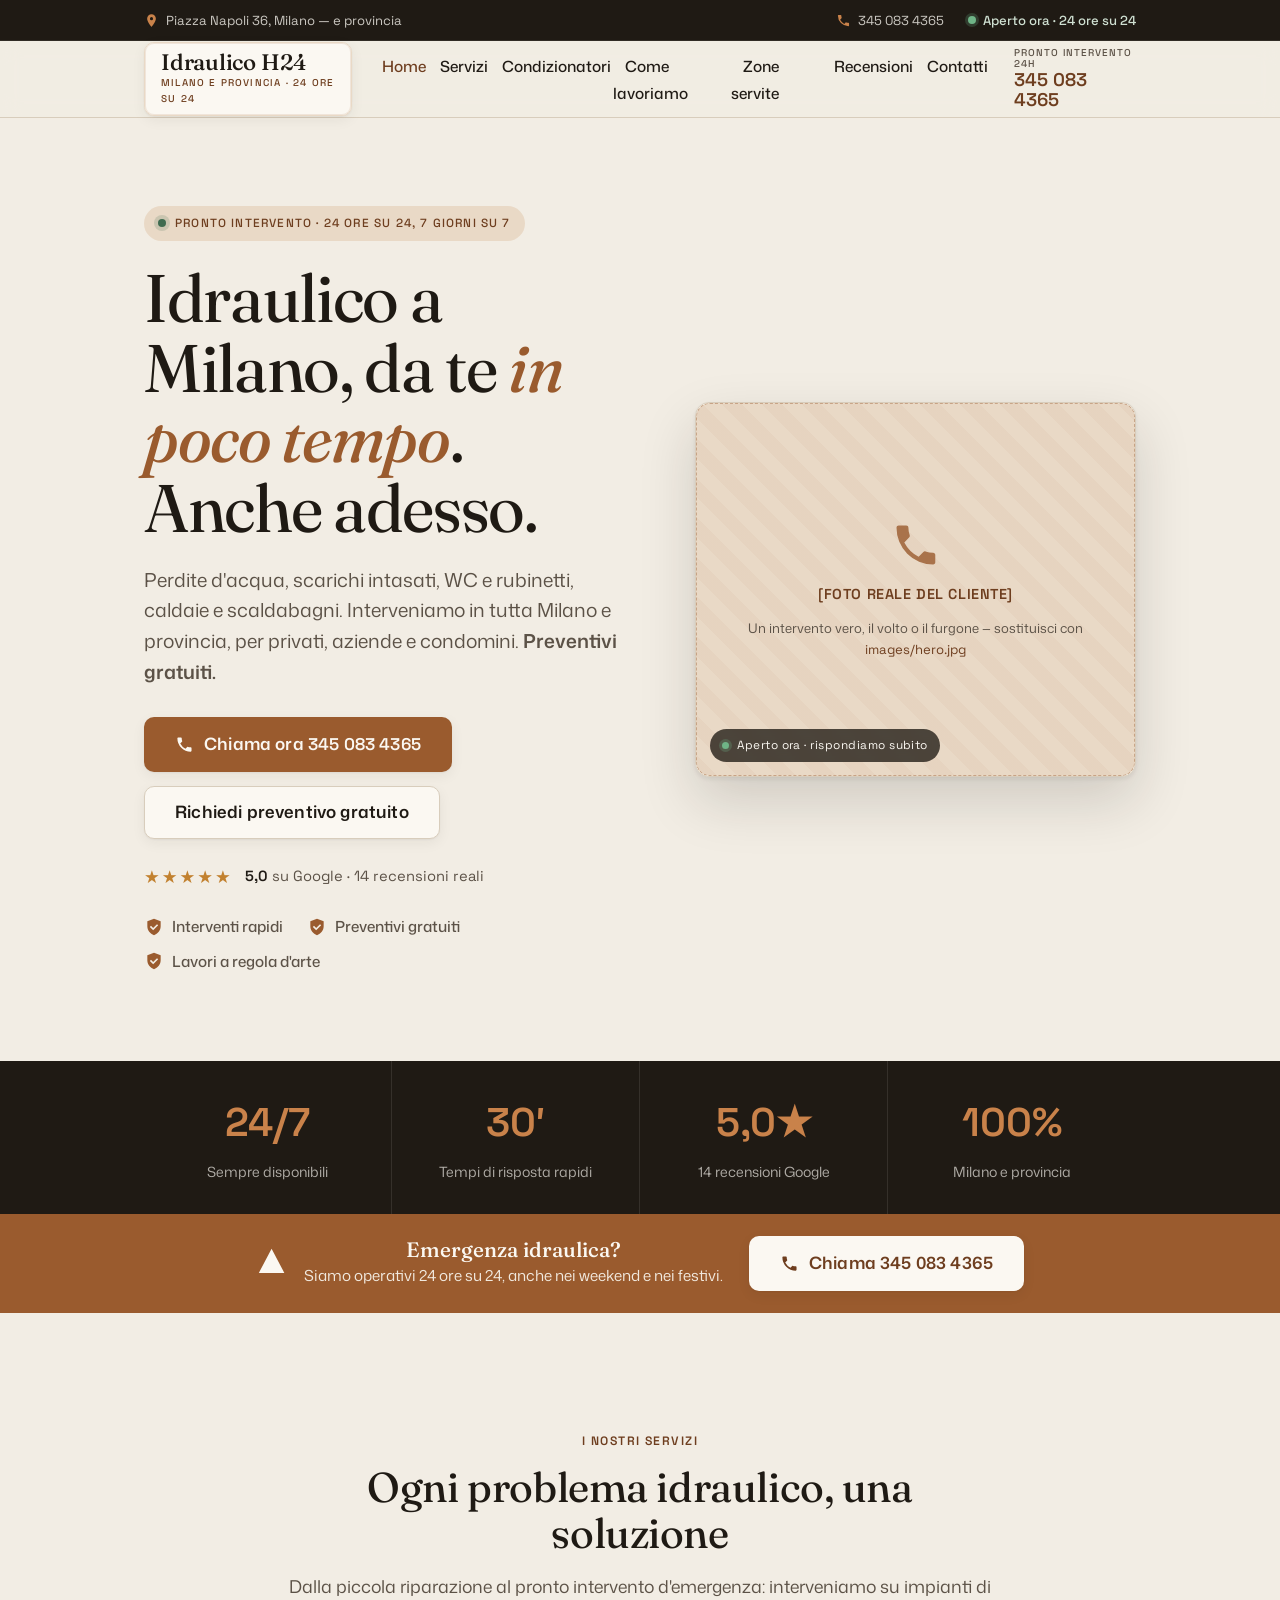
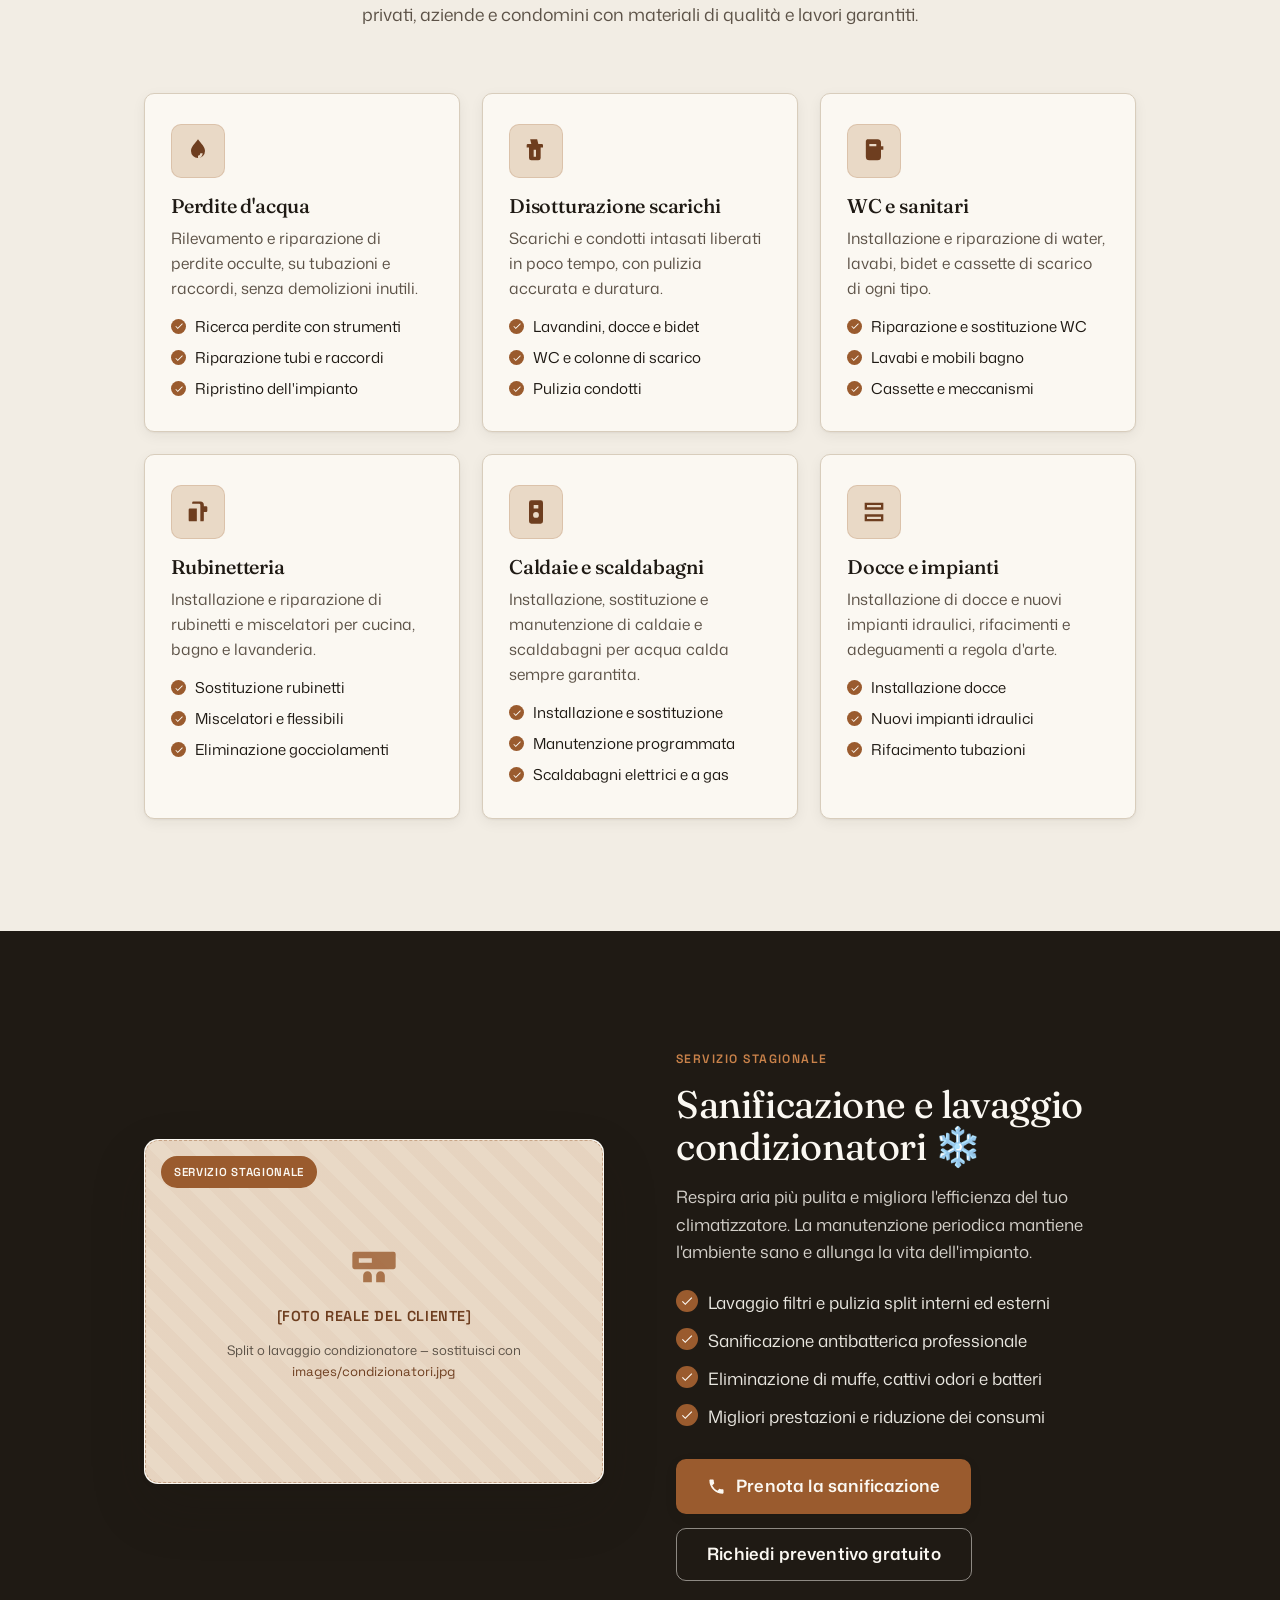
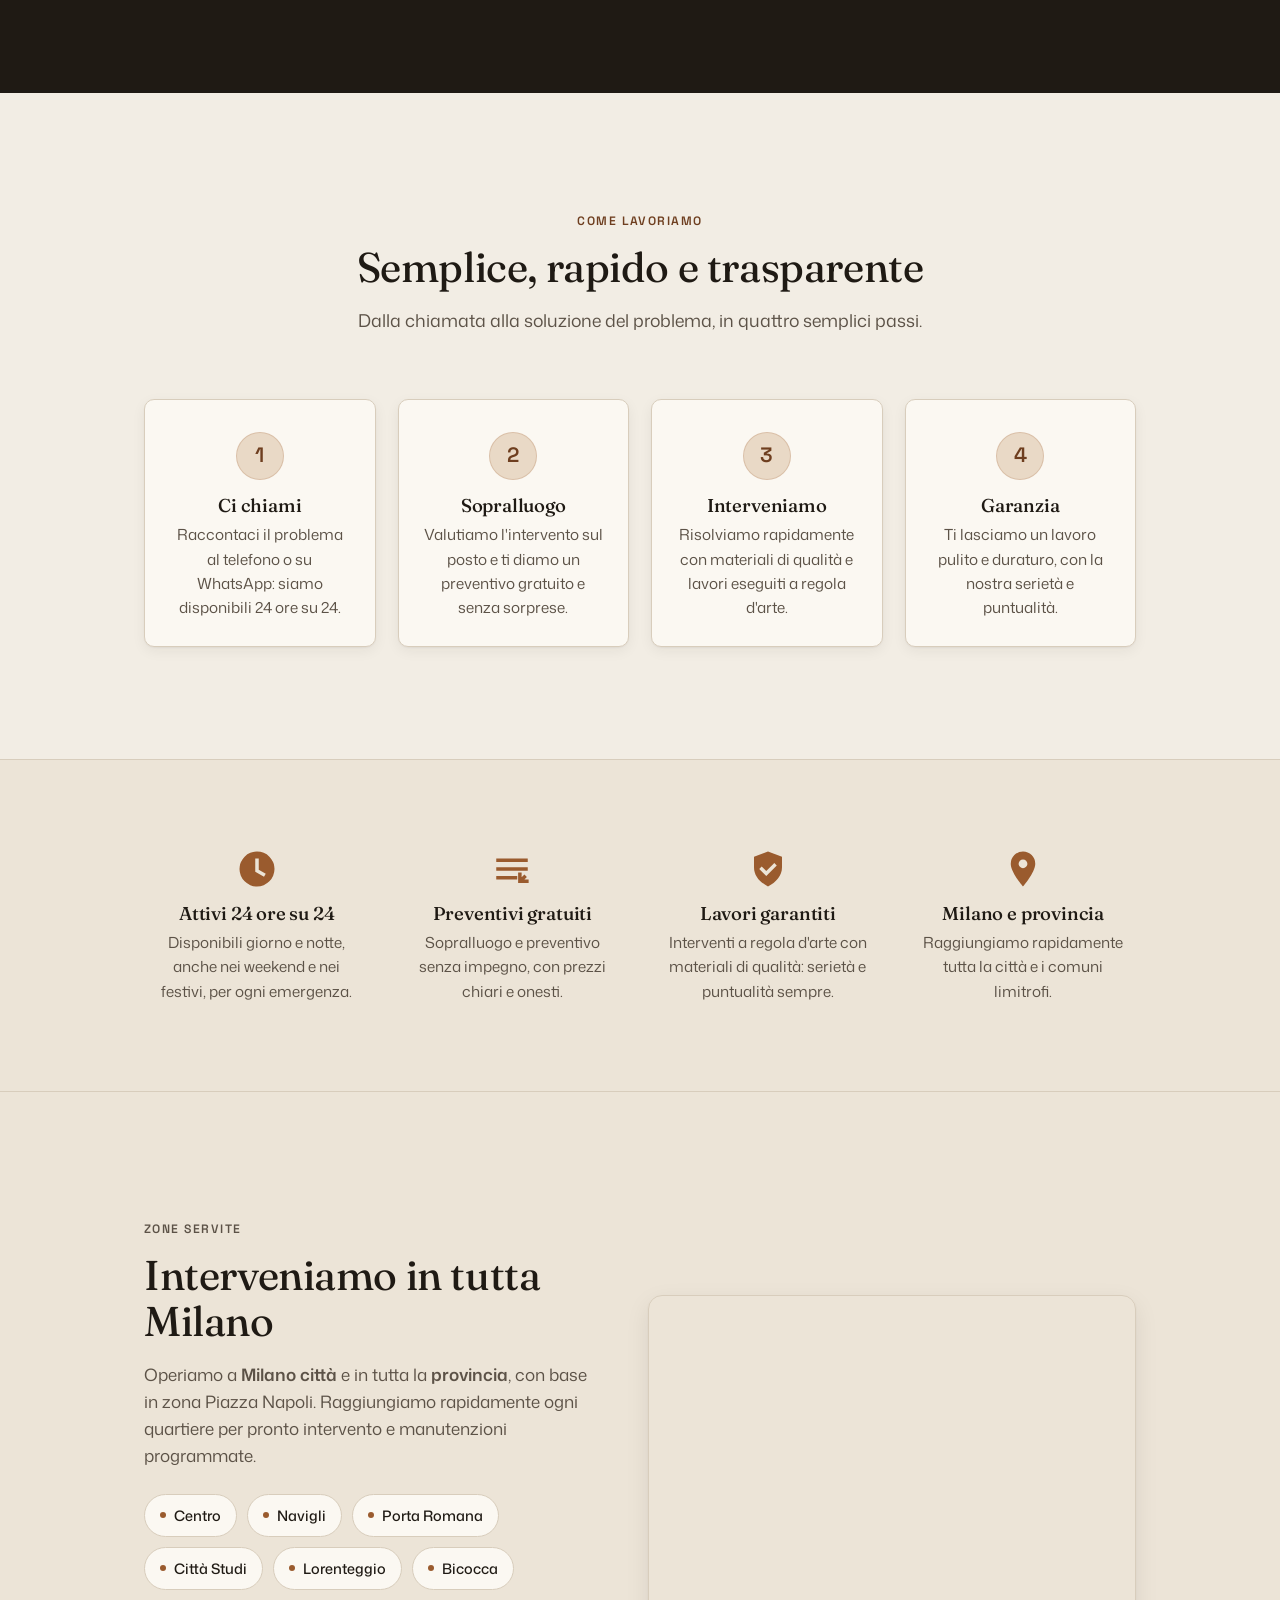
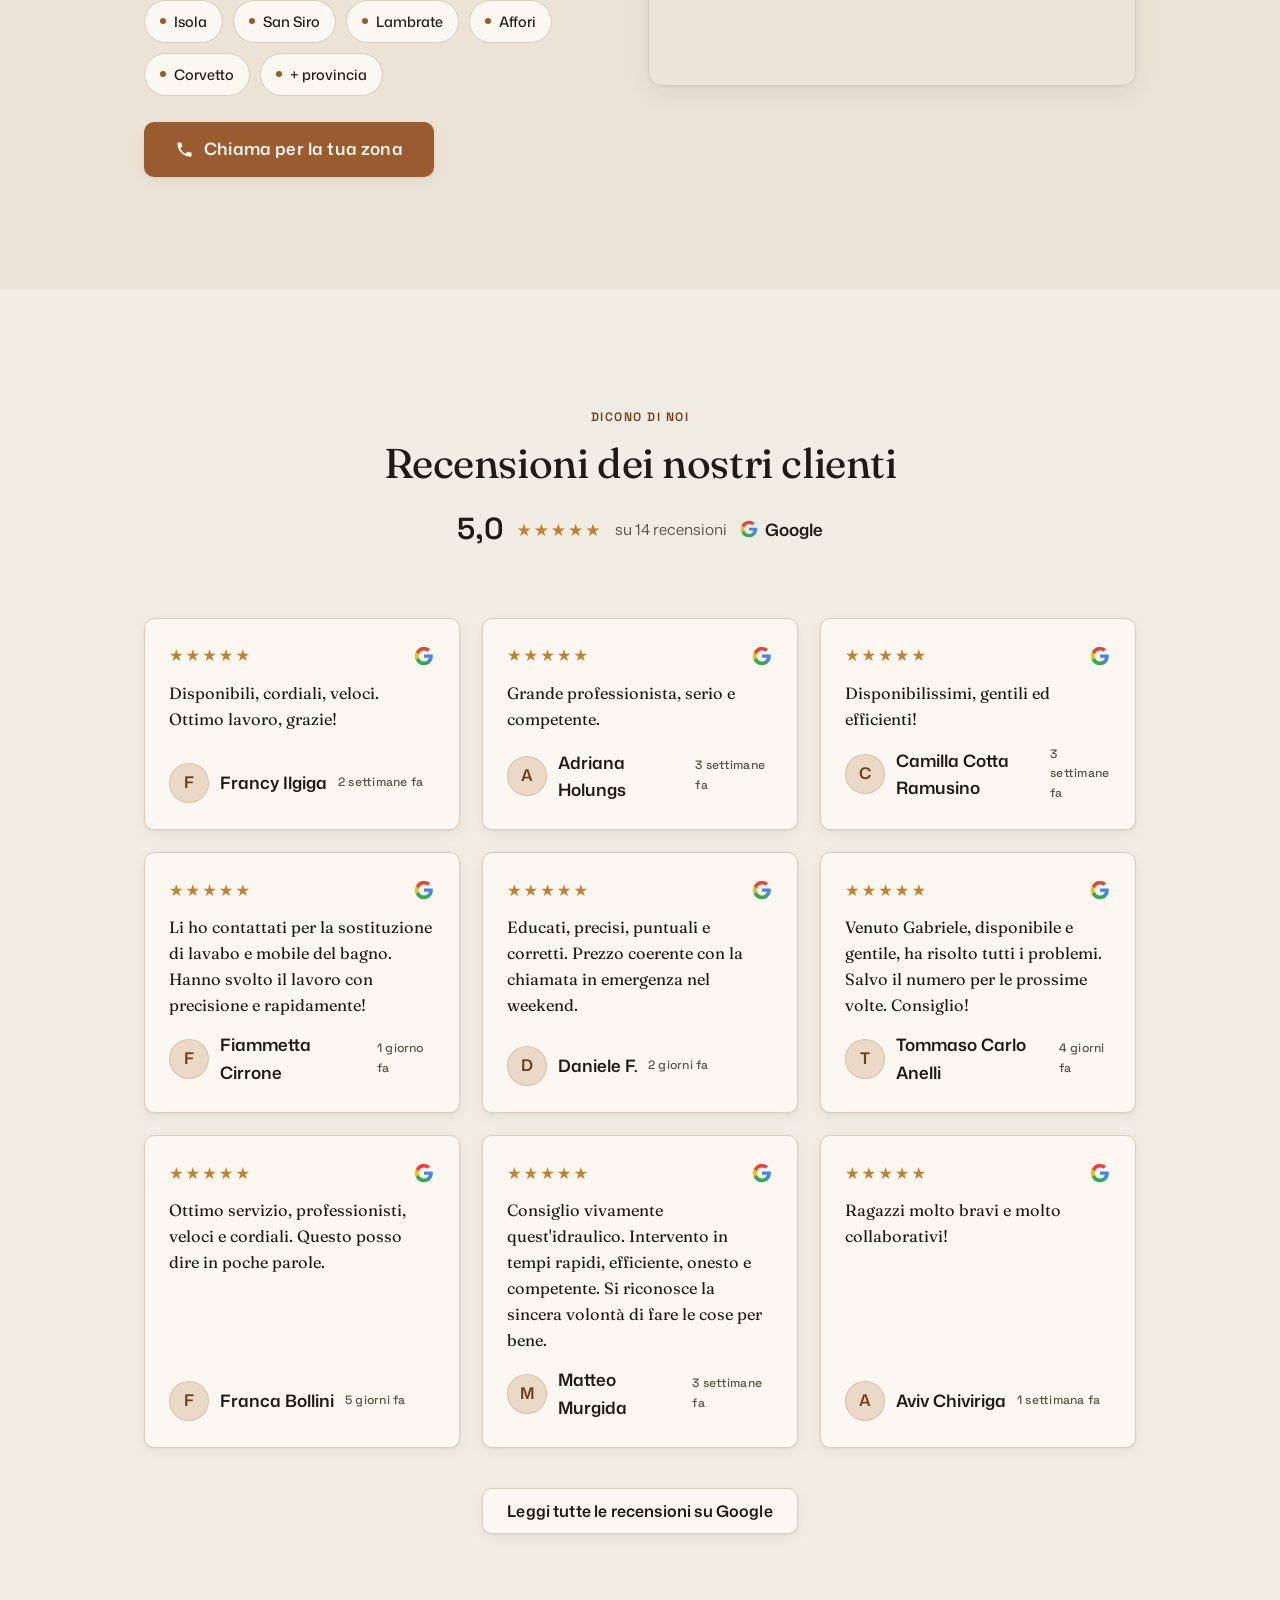
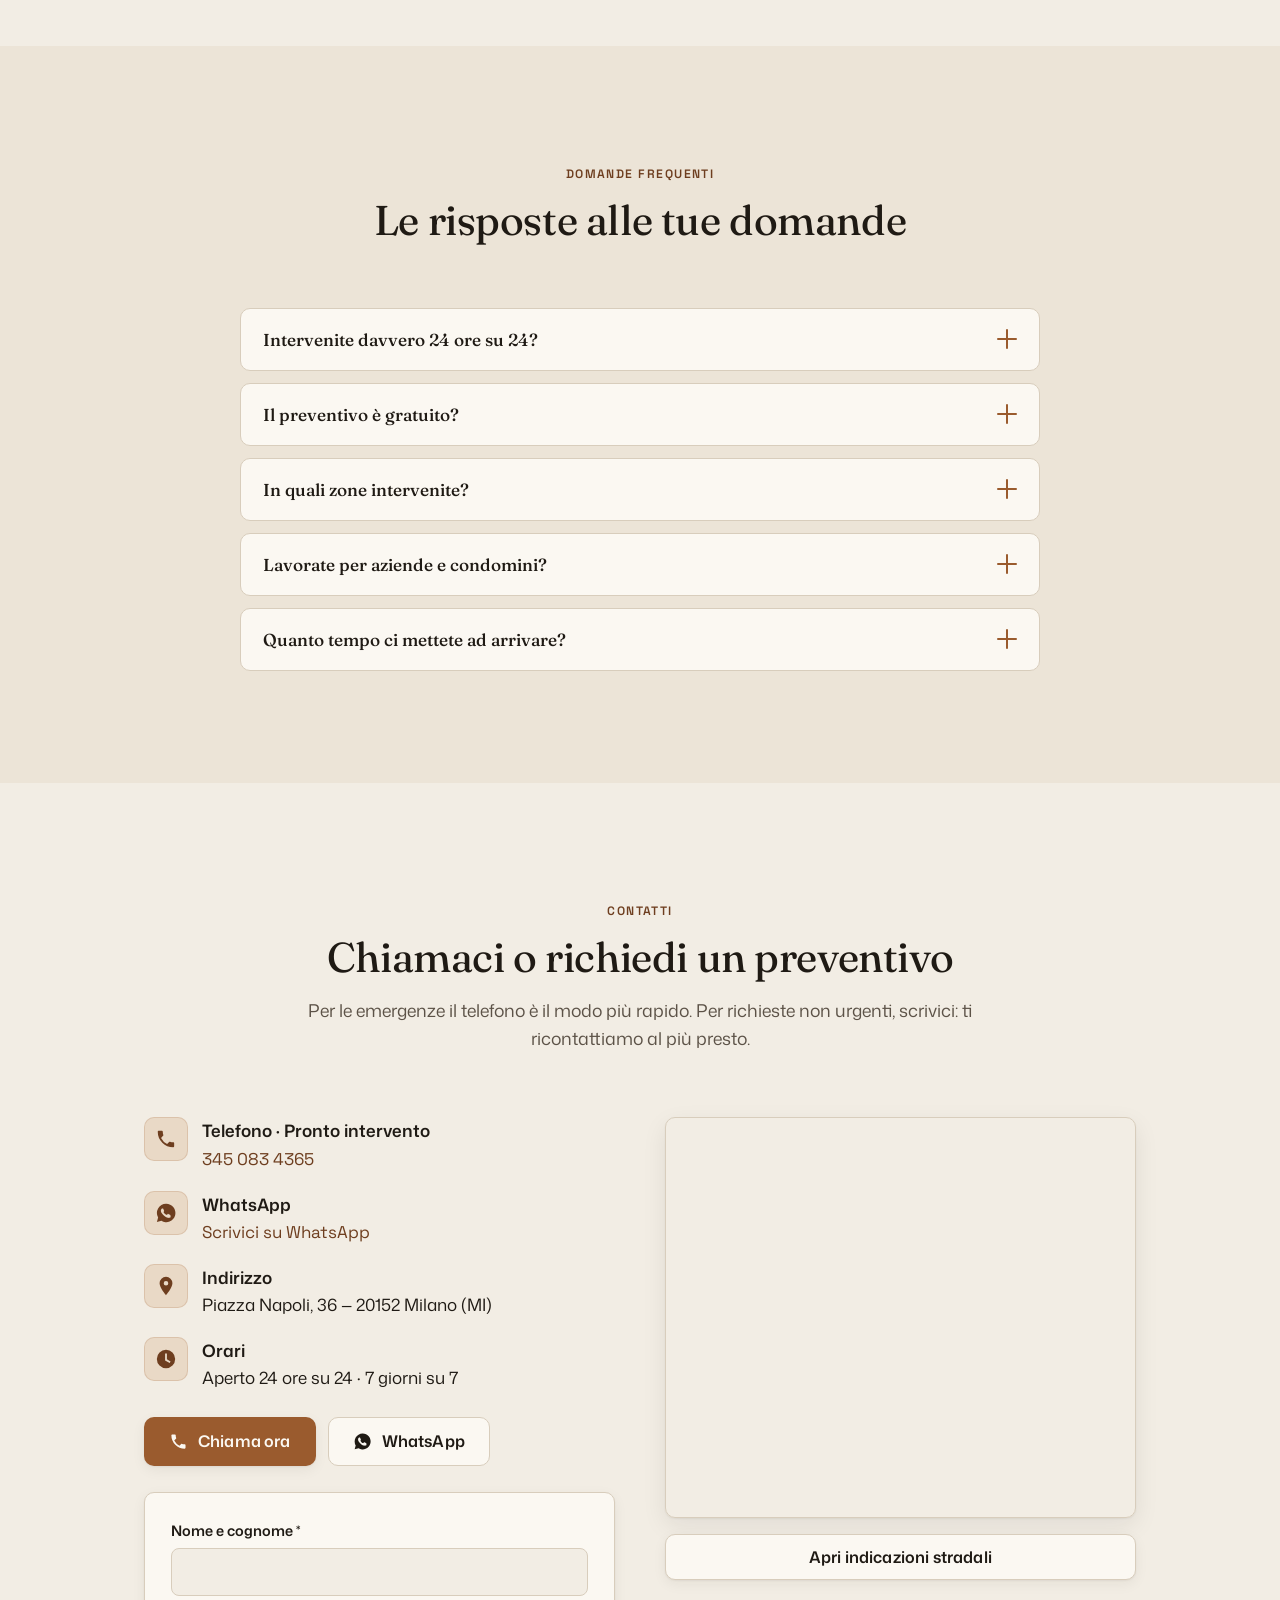
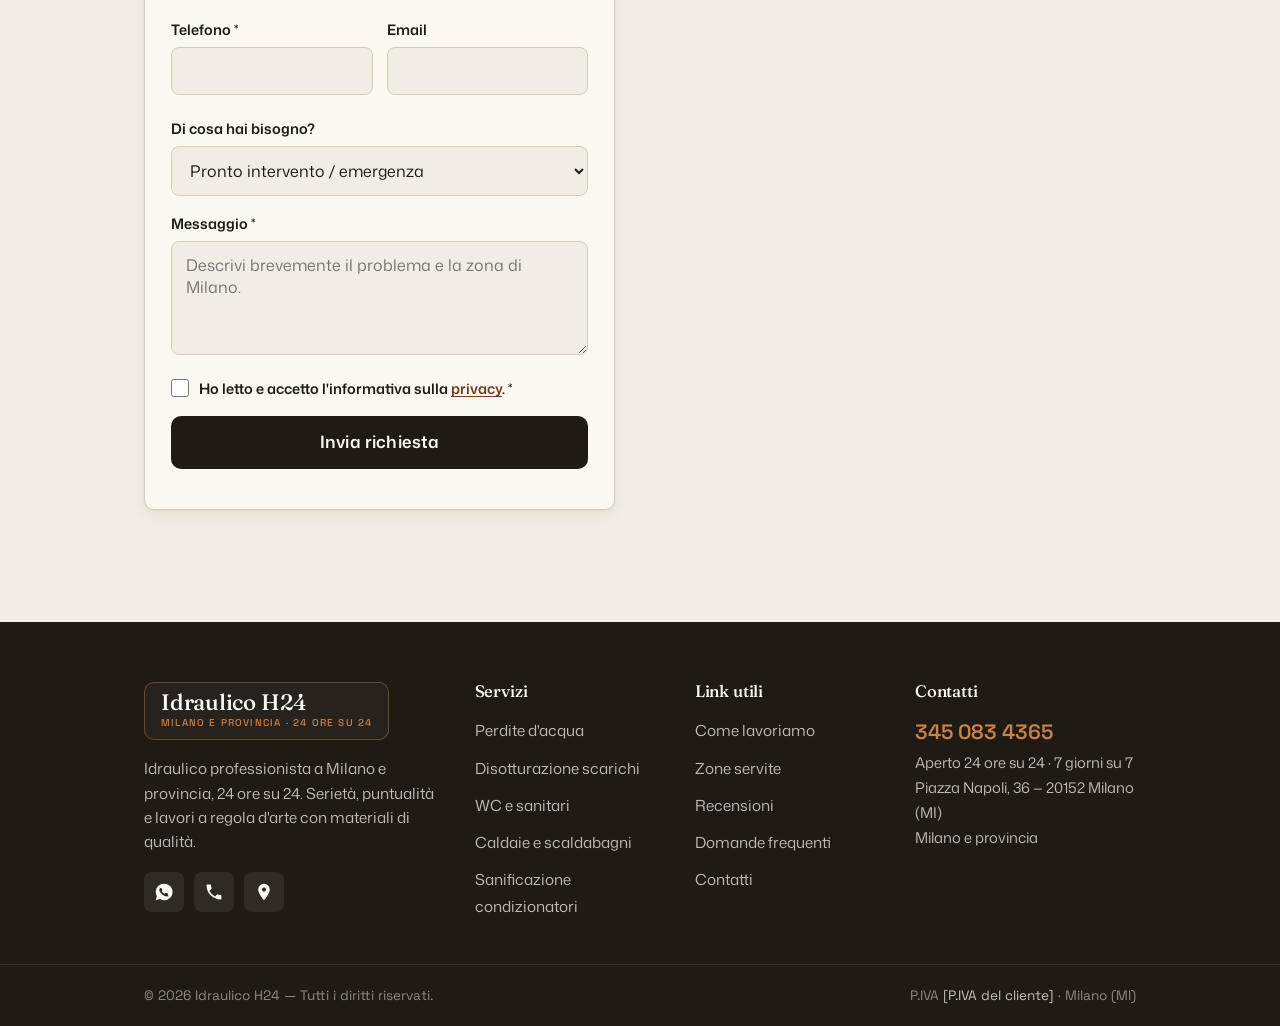
==== commit 3c4807e1: "Idraulico H24: rifondi il sito sul sistema di design DESIGN.md Riporta il sito di pronto intervento " ====
--- a/idraulico-h24/index.html
+++ b/idraulico-h24/index.html
@@ -3,7 +3,7 @@
 <head>
   <meta charset="UTF-8" />
   <meta name="viewport" content="width=device-width, initial-scale=1.0" />
-  <meta name="theme-color" content="#0a1f44" />
+  <meta name="theme-color" content="#1F1A14" />
   <script>document.documentElement.className = document.documentElement.className.replace("no-js", "js");</script>
 
   <title>Idraulico H24 Milano — Pronto Intervento Idraulico 24 ore su 24 | Perdite, Caldaie, Scarichi</title>
@@ -24,10 +24,10 @@
   <link rel="icon" type="image/svg+xml" href="favicon.svg" />
   <link rel="apple-touch-icon" href="favicon.svg" />
 
-  <!-- Fonts -->
+  <!-- Fonts: Fraunces (display) · Mona Sans (body) · Space Grotesk (dati: telefono/orari) -->
   <link rel="preconnect" href="https://fonts.googleapis.com" />
   <link rel="preconnect" href="https://fonts.gstatic.com" crossorigin />
-  <link href="https://fonts.googleapis.com/css2?family=Inter:wght@400;500;600;700&family=Montserrat:wght@600;700;800;900&display=swap" rel="stylesheet" />
+  <link href="https://fonts.googleapis.com/css2?family=Fraunces:opsz,wght@9..144,400;9..144,500;9..144,600&family=Mona+Sans:wght@400;500;600;700&family=Space+Grotesk:wght@500;600&display=swap" rel="stylesheet" />
 
   <link rel="stylesheet" href="css/style.css" />
 
@@ -101,7 +101,10 @@
   <header class="header" id="header">
     <div class="container header__inner">
       <a class="brand" href="#hero" aria-label="Idraulico H24 — Home">
-        <img src="images/logo.svg" alt="Logo Idraulico H24 Milano" class="brand__logo" width="210" height="58" />
+        <span class="brand__sign">
+          <span class="brand__name">Idraulico&nbsp;H24</span>
+          <span class="brand__sub">Milano e provincia · 24 ore su 24</span>
+        </span>
       </a>
 
       <nav class="nav" id="nav" aria-label="Navigazione principale">
@@ -130,48 +133,54 @@
 
     <!-- ===== HERO ===== -->
     <section class="hero" id="hero">
-      <div class="hero__bg" aria-hidden="true"></div>
-      <div class="hero__overlay" aria-hidden="true"></div>
-      <div class="container hero__content">
-        <p class="hero__eyebrow">
-          <span class="dot"></span> Pronto intervento a Milano · 24 ore su 24
-        </p>
-        <h1 class="hero__title">
-          Idraulico a Milano,<br />
-          <span class="text-blue">sempre</span> <span class="text-accent">pronto per te</span>.
-        </h1>
-        <p class="hero__subtitle">
-          Perdite d'acqua, scarichi intasati, WC e rubinetti, caldaie e scaldabagni.
-          Interveniamo rapidamente in tutta Milano e provincia, per privati, aziende e condomini.
-          <strong>Preventivi gratuiti.</strong>
-        </p>
-        <div class="hero__actions">
-          <a class="btn btn--primary btn--lg" href="tel:+393450834365">
-            <svg class="ico" viewBox="0 0 24 24" aria-hidden="true"><path d="M6.6 10.8a15.4 15.4 0 0 0 6.6 6.6l2.2-2.2c.3-.3.7-.4 1-.2 1.1.4 2.3.6 3.5.6.6 0 1 .5 1 1V20c0 .6-.4 1-1 1A17 17 0 0 1 3 4c0-.6.5-1 1-1h3.5c.6 0 1 .4 1 1 0 1.2.2 2.4.6 3.5.1.4 0 .8-.3 1l-2.2 2.3Z"/></svg>
-            Chiama ora 345 083 4365
-          </a>
-          <a class="btn btn--whatsapp btn--lg" href="https://wa.me/393450834365?text=Salve,%20ho%20bisogno%20di%20un%20idraulico%20a%20Milano." target="_blank" rel="noopener">
-            <svg class="ico" viewBox="0 0 24 24" aria-hidden="true"><path d="M12 2a10 10 0 0 0-8.6 15l-1.3 4.8 4.9-1.3A10 10 0 1 0 12 2Zm5.3 14.1c-.2.6-1.3 1.2-1.8 1.2-.5.1-1 .1-1.7-.1-.4-.1-.9-.3-1.6-.6-2.8-1.2-4.6-4-4.7-4.2-.1-.2-1.1-1.5-1.1-2.8 0-1.3.7-2 .9-2.2.2-.3.5-.3.7-.3h.5c.2 0 .4 0 .6.5l.8 1.9c.1.2.1.4 0 .5l-.4.6c-.1.2-.3.3-.1.6.1.3.6 1 1.3 1.6.9.8 1.6 1 1.9 1.2.2.1.4.1.6-.1l.7-.8c.2-.2.3-.2.6-.1l1.8.9c.3.1.4.2.5.3.1.2.1.7-.1 1.4Z"/></svg>
-            Scrivici su WhatsApp
-          </a>
-        </div>
-
-        <div class="hero__points">
-          <span class="hero__point"><svg viewBox="0 0 24 24" aria-hidden="true"><path d="M12 2 4 5v6c0 5 3.4 8.6 8 11 4.6-2.4 8-6 8-11V5l-8-3Zm-1 14-4-4 1.4-1.4L11 13.2l4.6-4.6L17 10l-6 6Z"/></svg> Interventi rapidi</span>
-          <span class="hero__point"><svg viewBox="0 0 24 24" aria-hidden="true"><path d="M12 2 4 5v6c0 5 3.4 8.6 8 11 4.6-2.4 8-6 8-11V5l-8-3Zm-1 14-4-4 1.4-1.4L11 13.2l4.6-4.6L17 10l-6 6Z"/></svg> Preventivi gratuiti</span>
-          <span class="hero__point"><svg viewBox="0 0 24 24" aria-hidden="true"><path d="M12 2 4 5v6c0 5 3.4 8.6 8 11 4.6-2.4 8-6 8-11V5l-8-3Zm-1 14-4-4 1.4-1.4L11 13.2l4.6-4.6L17 10l-6 6Z"/></svg> Lavori a regola d'arte</span>
-        </div>
-
-        <div class="hero__rating" aria-label="Valutazione media 5 su 5 su Google">
-          <div class="stars" aria-hidden="true">★★★★★</div>
-          <div class="hero__rating-text">
-            <strong>5,0/5</strong> su Google · <span>14 recensioni</span>
-          </div>
-        </div>
-      </div>
-      <a class="hero__scroll" href="#stats" aria-label="Scorri verso il basso">
-        <span></span>
-      </a>
+      <div class="container hero__grid">
+        <div class="hero__content">
+          <p class="hero__eyebrow">
+            <span class="dot" aria-hidden="true"></span> Pronto intervento · 24 ore su 24, 7 giorni su 7
+          </p>
+          <h1 class="hero__title">
+            Idraulico a Milano, da te <span class="text-accent">in poco tempo</span>. Anche adesso.
+          </h1>
+          <p class="hero__subtitle">
+            Perdite d'acqua, scarichi intasati, WC e rubinetti, caldaie e scaldabagni.
+            Interveniamo in tutta Milano e provincia, per privati, aziende e condomini.
+            <strong>Preventivi gratuiti.</strong>
+          </p>
+
+          <div class="hero__actions">
+            <a class="btn btn--primary btn--lg" href="tel:+393450834365">
+              <svg class="ico" viewBox="0 0 24 24" aria-hidden="true"><path d="M6.6 10.8a15.4 15.4 0 0 0 6.6 6.6l2.2-2.2c.3-.3.7-.4 1-.2 1.1.4 2.3.6 3.5.6.6 0 1 .5 1 1V20c0 .6-.4 1-1 1A17 17 0 0 1 3 4c0-.6.5-1 1-1h3.5c.6 0 1 .4 1 1 0 1.2.2 2.4.6 3.5.1.4 0 .8-.3 1l-2.2 2.3Z"/></svg>
+              <span>Chiama ora <strong class="num">345 083 4365</strong></span>
+            </a>
+            <a class="btn btn--ghost-dark btn--lg" href="#contatti">Richiedi preventivo gratuito</a>
+          </div>
+
+          <div class="hero__rating" aria-label="Valutazione media 5 su 5 su Google">
+            <span class="stars" aria-hidden="true">★★★★★</span>
+            <span class="hero__rating-text">
+              <strong>5,0</strong> su Google · <span>14 recensioni reali</span>
+            </span>
+          </div>
+
+          <ul class="hero__points">
+            <li class="hero__point"><svg viewBox="0 0 24 24" aria-hidden="true"><path d="M12 2 4 5v6c0 5 3.4 8.6 8 11 4.6-2.4 8-6 8-11V5l-8-3Zm-1 14-4-4 1.4-1.4L11 13.2l4.6-4.6L17 10l-6 6Z"/></svg> Interventi rapidi</li>
+            <li class="hero__point"><svg viewBox="0 0 24 24" aria-hidden="true"><path d="M12 2 4 5v6c0 5 3.4 8.6 8 11 4.6-2.4 8-6 8-11V5l-8-3Zm-1 14-4-4 1.4-1.4L11 13.2l4.6-4.6L17 10l-6 6Z"/></svg> Preventivi gratuiti</li>
+            <li class="hero__point"><svg viewBox="0 0 24 24" aria-hidden="true"><path d="M12 2 4 5v6c0 5 3.4 8.6 8 11 4.6-2.4 8-6 8-11V5l-8-3Zm-1 14-4-4 1.4-1.4L11 13.2l4.6-4.6L17 10l-6 6Z"/></svg> Lavori a regola d'arte</li>
+          </ul>
+        </div>
+
+        <figure class="hero__media reveal reveal--scale">
+          <img src="images/hero.jpg" alt="Idraulico H24 al lavoro su un intervento a Milano" loading="eager" onerror="this.style.display='none'" />
+          <div class="photo-ph" aria-hidden="true">
+            <svg viewBox="0 0 24 24"><path d="M6.6 10.8a15.4 15.4 0 0 0 6.6 6.6l2.2-2.2c.3-.3.7-.4 1-.2 1.1.4 2.3.6 3.5.6.6 0 1 .5 1 1V20c0 .6-.4 1-1 1A17 17 0 0 1 3 4c0-.6.5-1 1-1h3.5c.6 0 1 .4 1 1 0 1.2.2 2.4.6 3.5.1.4 0 .8-.3 1l-2.2 2.3Z"/></svg>
+            <span class="photo-ph__label">[FOTO REALE DEL CLIENTE]</span>
+            <span class="photo-ph__hint">Un intervento vero, il volto o il furgone — sostituisci con <em>images/hero.jpg</em></span>
+          </div>
+          <figcaption class="hero__media-tag">
+            <span class="dot" aria-hidden="true"></span> Aperto ora · rispondiamo subito
+          </figcaption>
+        </figure>
+      </div>
     </section>
 
     <!-- ===== TRUST BAR ===== -->
@@ -310,12 +319,13 @@
     <!-- ===== FEATURED: CONDIZIONATORI ===== -->
     <section class="section featured" id="condizionatori">
       <div class="container featured__grid">
-        <div class="featured__media reveal">
-          <span class="featured__badge">Novità</span>
+        <div class="featured__media reveal reveal--scale">
+          <span class="featured__badge">Servizio stagionale</span>
           <img src="images/condizionatori.jpg" alt="Sanificazione e lavaggio condizionatori a Milano" loading="lazy" onerror="this.style.display='none'" />
-          <div class="ph">
-            <svg viewBox="0 0 24 24" aria-hidden="true"><path d="M3 5h18a1 1 0 0 1 1 1v6a1 1 0 0 1-1 1H3a1 1 0 0 1-1-1V6a1 1 0 0 1 1-1Zm2 3v2h6V8H5Zm2 8a2 2 0 0 1 4 0v3H7v-3Zm6 0a2 2 0 0 1 4 0v3h-4v-3Z"/></svg>
-            <span>Sanificazione condizionatori<br /><em>images/condizionatori.jpg</em></span>
+          <div class="photo-ph" aria-hidden="true">
+            <svg viewBox="0 0 24 24"><path d="M3 5h18a1 1 0 0 1 1 1v6a1 1 0 0 1-1 1H3a1 1 0 0 1-1-1V6a1 1 0 0 1 1-1Zm2 3v2h6V8H5Zm2 8a2 2 0 0 1 4 0v3H7v-3Zm6 0a2 2 0 0 1 4 0v3h-4v-3Z"/></svg>
+            <span class="photo-ph__label">[FOTO REALE DEL CLIENTE]</span>
+            <span class="photo-ph__hint">Split o lavaggio condizionatore — sostituisci con <em>images/condizionatori.jpg</em></span>
           </div>
         </div>
 
@@ -335,7 +345,7 @@
           <div class="featured__actions">
             <a class="btn btn--primary btn--lg" href="tel:+393450834365">
               <svg class="ico" viewBox="0 0 24 24" aria-hidden="true"><path d="M6.6 10.8a15.4 15.4 0 0 0 6.6 6.6l2.2-2.2c.3-.3.7-.4 1-.2 1.1.4 2.3.6 3.5.6.6 0 1 .5 1 1V20c0 .6-.4 1-1 1A17 17 0 0 1 3 4c0-.6.5-1 1-1h3.5c.6 0 1 .4 1 1 0 1.2.2 2.4.6 3.5.1.4 0 .8-.3 1l-2.2 2.3Z"/></svg>
-              Prenota ora
+              Prenota la sanificazione
             </a>
             <a class="btn btn--ghost btn--lg" href="#contatti">Richiedi preventivo gratuito</a>
           </div>
@@ -429,7 +439,7 @@
             <span class="chip">+ provincia</span>
           </div>
           <p style="margin-top:26px;">
-            <a class="btn btn--blue btn--lg" href="tel:+393450834365">
+            <a class="btn btn--primary btn--lg" href="tel:+393450834365">
               <svg class="ico" viewBox="0 0 24 24" aria-hidden="true"><path d="M6.6 10.8a15.4 15.4 0 0 0 6.6 6.6l2.2-2.2c.3-.3.7-.4 1-.2 1.1.4 2.3.6 3.5.6.6 0 1 .5 1 1V20c0 .6-.4 1-1 1A17 17 0 0 1 3 4c0-.6.5-1 1-1h3.5c.6 0 1 .4 1 1 0 1.2.2 2.4.6 3.5.1.4 0 .8-.3 1l-2.2 2.3Z"/></svg>
               Chiama per la tua zona
             </a>
@@ -727,8 +737,11 @@
   <footer class="footer">
     <div class="container footer__grid">
       <div class="footer__brand">
-        <img src="images/logo.svg" alt="Idraulico H24 Milano" class="footer__logo" width="210" height="58" />
-        <p>Idraulico professionista a Milano e provincia, 24 ore su 24. La soluzione rapida e affidabile per ogni problema idraulico.</p>
+        <span class="brand__sign brand__sign--footer">
+          <span class="brand__name">Idraulico&nbsp;H24</span>
+          <span class="brand__sub">Milano e provincia · 24 ore su 24</span>
+        </span>
+        <p>Idraulico professionista a Milano e provincia, 24 ore su 24. Serietà, puntualità e lavori a regola d'arte con materiali di qualità.</p>
         <div class="social">
           <a href="https://wa.me/393450834365" target="_blank" rel="noopener" aria-label="WhatsApp" class="social__link"><svg viewBox="0 0 24 24" aria-hidden="true"><path d="M12 2a10 10 0 0 0-8.6 15l-1.3 4.8 4.9-1.3A10 10 0 1 0 12 2Zm5.3 14.1c-.2.6-1.3 1.2-1.8 1.2-.5.1-1 .1-1.7-.1-.4-.1-.9-.3-1.6-.6-2.8-1.2-4.6-4-4.7-4.2-.1-.2-1.1-1.5-1.1-2.8 0-1.3.7-2 .9-2.2.2-.3.5-.3.7-.3h.5c.2 0 .4 0 .6.5l.8 1.9c.1.2.1.4 0 .5l-.4.6c-.1.2-.3.3-.1.6.1.3.6 1 1.3 1.6.9.8 1.6 1 1.9 1.2.2.1.4.1.6-.1l.7-.8c.2-.2.3-.2.6-.1l1.8.9c.3.1.4.2.5.3.1.2.1.7-.1 1.4Z"/></svg></a>
           <a href="tel:+393450834365" aria-label="Telefono" class="social__link"><svg viewBox="0 0 24 24" aria-hidden="true"><path d="M6.6 10.8a15.4 15.4 0 0 0 6.6 6.6l2.2-2.2c.3-.3.7-.4 1-.2 1.1.4 2.3.6 3.5.6.6 0 1 .5 1 1V20c0 .6-.4 1-1 1A17 17 0 0 1 3 4c0-.6.5-1 1-1h3.5c.6 0 1 .4 1 1 0 1.2.2 2.4.6 3.5.1.4 0 .8-.3 1l-2.2 2.3Z"/></svg></a>
@@ -772,7 +785,7 @@
     <div class="footer__bar">
       <div class="container footer__bar-inner">
         <p>© <span id="year">2026</span> Idraulico H24 — Tutti i diritti riservati.</p>
-        <p>P.IVA da inserire · Milano (MI)</p>
+        <p>P.IVA <span class="piva">[P.IVA del cliente]</span> · Milano (MI)</p>
       </div>
     </div>
   </footer>
--- a/idraulico-h24/css/style.css
+++ b/idraulico-h24/css/style.css
@@ -1,41 +1,58 @@
 /* =====================================================================
    IDRAULICO H24 — Milano · Stylesheet
-   Palette: Blu acqua #0a63c9 · Navy #0a1f44 · Arancio CTA #ff7a1a · Bianco
-   Design ispirato ai migliori siti per idraulici (US/UK):
-   fiducia, urgenza, telefono sempre in evidenza.
+   Sistema di design: vedi DESIGN.md (calce + rame brunito).
+   - Base calce/gesso, inchiostro caldo, accento RAME solo dove guida l'occhio.
+   - Display: Fraunces · Body: Mona Sans · Dati (tel/orari): Space Grotesk.
+   - Ombre discrete, righe 1px, raggio 10px. Firma: l'insegna d'officina.
    ===================================================================== */
 
 :root {
-  --blue: #0a63c9;
-  --blue-dark: #084aa0;
-  --blue-light: #2f86ee;
-  --navy: #0a1f44;
-  --navy-soft: #112a5c;
-  --accent: #ff7a1a;        /* arancio — call-to-action / urgenza */
-  --accent-dark: #e85f00;
-  --green: #16a34a;         /* "aperto ora" / disponibili */
-  --cyan: #19c3e6;
-
-  --ink: #16233b;
-  --muted: #5a6679;
-  --line: #e4e9f2;
-  --bg: #ffffff;
-  --bg-alt: #f1f6fc;
-  --bg-dark: #0a1f44;
-  --white: #ffffff;
-  --gold: #ffc02e;
-
-  --radius: 16px;
-  --radius-sm: 10px;
-  --radius-lg: 26px;
-  --shadow-sm: 0 4px 14px rgba(10, 31, 68, .07);
-  --shadow: 0 14px 40px rgba(10, 31, 68, .12);
-  --shadow-lg: 0 30px 70px rgba(10, 31, 68, .22);
-  --container: 1180px;
+  /* Base — calce e gesso */
+  --bg:            #F2EDE4;
+  --surface:       #FBF8F2;
+  --surface-2:     #ECE4D7;   /* sezioni alternate */
+  --ink:           #1F1A14;
+  --ink-soft:      #5C5247;
+
+  /* Accento — ottone/rame brunito (l'identità) */
+  --accent:        #9A5B2E;
+  --accent-deep:   #6E3E1F;
+  --accent-tint:   #E9D9C6;
+  --accent-bright: #C9824A;   /* solo su fondi scuri */
+
+  /* Funzionali */
+  --line:          #D8CDBC;
+  --positive:      #3E6B4F;
+  --warning:       #B5462E;
+  --star:          #C2812F;
+
+  /* Profondità (parsimonia) */
+  --shadow-sm: 0 1px 2px rgba(31,26,20,.05), 0 4px 14px rgba(31,26,20,.06);
+  --shadow:    0 1px 2px rgba(31,26,20,.06), 0 8px 24px rgba(31,26,20,.08);
+  --shadow-lg: 0 2px 4px rgba(31,26,20,.08), 0 24px 56px rgba(31,26,20,.16);
+
+  /* Alias legacy (così le classi esistenti restano valide) */
+  --muted: var(--ink-soft);
+  --navy: var(--ink);
+  --blue: var(--accent);
+  --cyan: var(--accent);
+  --bg-alt: var(--surface-2);
+  --bg-dark: var(--ink);
+  --white: var(--surface);
+
+  --radius: 10px;
+  --radius-sm: 8px;
+  --radius-lg: 14px;
+  --container: 1120px;
   --header-h: 76px;
 
-  --ff-head: "Montserrat", system-ui, -apple-system, "Segoe UI", Roboto, Arial, sans-serif;
-  --ff-body: "Inter", system-ui, -apple-system, "Segoe UI", Roboto, Arial, sans-serif;
+  --font-display: "Fraunces", Georgia, "Times New Roman", serif;
+  --font-body:    "Mona Sans", system-ui, -apple-system, "Segoe UI", sans-serif;
+  --font-util:    "Space Grotesk", ui-monospace, "SFMono-Regular", monospace;
+
+  /* alias legacy font */
+  --ff-head: var(--font-display);
+  --ff-body: var(--font-body);
 
   --ease: cubic-bezier(.22, .61, .36, 1);
 }
@@ -45,449 +62,522 @@
 * { margin: 0; }
 html { scroll-behavior: smooth; -webkit-text-size-adjust: 100%; }
 body {
-  font-family: var(--ff-body);
+  font-family: var(--font-body);
   color: var(--ink);
   background: var(--bg);
-  line-height: 1.65;
-  font-size: 16px;
+  line-height: 1.6;
+  font-size: 17px;
   overflow-x: hidden;
   -webkit-font-smoothing: antialiased;
 }
 img, svg, iframe { display: block; max-width: 100%; }
 a { color: inherit; text-decoration: none; }
 ul { list-style: none; padding: 0; }
-button { font-family: inherit; cursor: pointer; border: 0; background: none; }
-h1, h2, h3, h4 { font-family: var(--ff-head); line-height: 1.12; color: var(--navy); font-weight: 800; }
-:focus-visible { outline: 3px solid var(--accent); outline-offset: 2px; border-radius: 4px; }
-
-.container { width: 100%; max-width: var(--container); margin-inline: auto; padding-inline: 22px; }
+button { font-family: inherit; cursor: pointer; border: 0; background: none; color: inherit; }
+h1, h2, h3, h4 {
+  font-family: var(--font-display);
+  line-height: 1.1;
+  color: var(--ink);
+  font-weight: 440;
+  letter-spacing: -.01em;
+}
+strong { font-weight: 600; }
+:focus-visible { outline: 2px solid var(--accent); outline-offset: 3px; border-radius: 4px; }
+
+.container { width: 100%; max-width: var(--container); margin-inline: auto; padding-inline: clamp(1.25rem, 5vw, 4rem); }
 
 .skip-link {
   position: absolute; left: 12px; top: -60px; z-index: 1000;
-  background: var(--navy); color: #fff; padding: 10px 16px; border-radius: 8px;
+  background: var(--ink); color: var(--surface); padding: 10px 16px; border-radius: var(--radius-sm);
   transition: top .2s var(--ease);
 }
 .skip-link:focus { top: 12px; }
 
 .text-accent { color: var(--accent); }
-.text-blue { color: var(--blue-light); }
-
-/* ---------- Buttons ---------- */
+.text-blue   { color: var(--ink-soft); }
+
+/* =====================================================================
+   BOTTONI — il rame compare solo sull'azione primaria
+   ===================================================================== */
 .btn {
-  --btn-bg: var(--accent);
-  display: inline-flex; align-items: center; justify-content: center; gap: 9px;
-  font-family: var(--ff-head); font-weight: 700; font-size: .98rem;
-  letter-spacing: .2px; line-height: 1;
-  padding: 14px 26px; border-radius: 999px;
-  background: var(--btn-bg); color: #fff;
-  transition: transform .18s var(--ease), box-shadow .18s var(--ease), background .18s var(--ease);
-  box-shadow: 0 8px 22px rgba(255, 122, 26, .32);
+  display: inline-flex; align-items: center; justify-content: center; gap: 10px;
+  font-family: var(--font-body); font-weight: 600; font-size: 1rem;
+  line-height: 1; letter-spacing: .01em;
+  padding: 14px 24px; border-radius: var(--radius);
+  border: 1px solid transparent;
+  transition: transform .16s var(--ease), box-shadow .16s var(--ease),
+              background .16s var(--ease), border-color .16s var(--ease), color .16s var(--ease);
   white-space: nowrap;
 }
-.btn .ico { width: 19px; height: 19px; fill: currentColor; }
-.btn:hover { transform: translateY(-2px); box-shadow: 0 14px 30px rgba(255, 122, 26, .42); }
+.btn .ico { width: 19px; height: 19px; fill: currentColor; flex-shrink: 0; }
+.btn .num { font-family: var(--font-util); font-weight: 600; letter-spacing: .01em; }
 .btn:active { transform: translateY(0); }
 
-.btn--primary { background: linear-gradient(135deg, var(--accent) 0%, var(--accent-dark) 100%); }
-.btn--blue { background: linear-gradient(135deg, var(--blue) 0%, var(--blue-dark) 100%); box-shadow: 0 8px 22px rgba(10, 99, 201, .32); }
-.btn--blue:hover { box-shadow: 0 14px 30px rgba(10, 99, 201, .42); }
-.btn--whatsapp { background: linear-gradient(135deg, #25d366, #1da851); box-shadow: 0 8px 22px rgba(37, 211, 102, .32); }
-.btn--whatsapp:hover { box-shadow: 0 14px 30px rgba(37, 211, 102, .42); }
-.btn--lg { padding: 17px 34px; font-size: 1.05rem; }
+/* Primaria = rame (chiamata) */
+.btn--primary { background: var(--accent); color: var(--surface); box-shadow: var(--shadow-sm); }
+.btn--primary:hover { background: var(--accent-deep); transform: translateY(-1px); box-shadow: var(--shadow); }
+
+/* Secondaria scura (invio form, azioni nette) */
+.btn--blue { background: var(--ink); color: var(--surface); }
+.btn--blue:hover { background: #2c251c; transform: translateY(-1px); box-shadow: var(--shadow); }
+
+/* WhatsApp = canale secondario, coerente con la palette (icona riconoscibile) */
+.btn--whatsapp { background: var(--surface); color: var(--ink); border-color: var(--line); }
+.btn--whatsapp:hover { border-color: var(--accent); color: var(--accent-deep); transform: translateY(-1px); }
+
+.btn--lg { padding: 17px 30px; font-size: 1.06rem; }
 .btn--block { width: 100%; }
 
+/* Ghost su fondo scuro */
 .btn--ghost {
-  background: rgba(255, 255, 255, .12); color: #fff;
-  box-shadow: inset 0 0 0 2px rgba(255, 255, 255, .55); backdrop-filter: blur(4px);
-}
-.btn--ghost:hover { background: rgba(255, 255, 255, .22); box-shadow: inset 0 0 0 2px #fff; }
-
+  background: transparent; color: var(--surface);
+  border-color: rgba(251,248,242,.5);
+}
+.btn--ghost:hover { background: rgba(251,248,242,.1); border-color: var(--surface); }
+
+/* Ghost su fondo chiaro */
 .btn--ghost-dark {
-  background: #fff; color: var(--navy);
-  box-shadow: inset 0 0 0 2px var(--line), var(--shadow-sm);
-}
-.btn--ghost-dark:hover { box-shadow: inset 0 0 0 2px var(--blue); color: var(--blue); }
-
-/* ---------- Topbar ---------- */
+  background: var(--surface); color: var(--ink); border-color: var(--line); box-shadow: var(--shadow-sm);
+}
+.btn--ghost-dark:hover { border-color: var(--accent); color: var(--accent-deep); transform: translateY(-1px); }
+
+/* =====================================================================
+   TOPBAR (officina scura)
+   ===================================================================== */
 .topbar {
-  background: var(--navy); color: rgba(255, 255, 255, .85);
-  font-size: .82rem; border-bottom: 1px solid rgba(255, 255, 255, .08);
+  background: var(--ink); color: rgba(251,248,242,.78);
+  font-family: var(--font-util); font-size: .82rem;
+  border-bottom: 1px solid rgba(251,248,242,.08);
 }
 .topbar__inner { display: flex; gap: 24px; align-items: center; height: 40px; justify-content: flex-end; }
 .topbar__item { display: inline-flex; align-items: center; gap: 7px; color: inherit; transition: color .2s; }
-.topbar__item:hover { color: #fff; }
-.topbar .ico { width: 15px; height: 15px; fill: var(--accent); }
+.topbar__item:hover { color: var(--surface); }
+.topbar .ico { width: 15px; height: 15px; fill: var(--accent-bright); }
 .topbar__item:first-child { margin-right: auto; }
-.topbar__badge {
-  display: inline-flex; align-items: center; gap: 7px; font-weight: 600;
-  color: #d7ffe4;
-}
+.topbar__badge { display: inline-flex; align-items: center; gap: 7px; font-weight: 500; color: #cfe0d2; }
 .topbar__badge .live-dot {
-  width: 8px; height: 8px; border-radius: 50%; background: #2ee06a;
-  box-shadow: 0 0 0 3px rgba(46, 224, 106, .25); animation: pulse 2s infinite;
-}
-@keyframes pulse { 0%, 100% { box-shadow: 0 0 0 3px rgba(46, 224, 106, .25); } 50% { box-shadow: 0 0 0 6px rgba(46, 224, 106, 0); } }
-
-/* ---------- Header ---------- */
+  width: 8px; height: 8px; border-radius: 50%; background: #6fb487;
+  box-shadow: 0 0 0 3px rgba(111,180,135,.22); animation: pulse 2.4s infinite;
+}
+@keyframes pulse { 0%,100% { box-shadow: 0 0 0 3px rgba(111,180,135,.22); } 50% { box-shadow: 0 0 0 6px rgba(111,180,135,0); } }
+
+/* =====================================================================
+   HEADER + INSEGNA D'OFFICINA (la firma)
+   ===================================================================== */
 .header {
   position: sticky; top: 0; z-index: 100;
-  background: rgba(255, 255, 255, .92); backdrop-filter: blur(10px);
+  background: rgba(242,237,228,.86); backdrop-filter: blur(10px);
   border-bottom: 1px solid var(--line);
   transition: box-shadow .3s var(--ease), background .3s;
 }
-.header.is-scrolled { box-shadow: var(--shadow-sm); background: rgba(255, 255, 255, .98); }
+.header.is-scrolled { box-shadow: var(--shadow-sm); background: rgba(242,237,228,.97); }
 .header__inner { display: flex; align-items: center; justify-content: space-between; min-height: var(--header-h); gap: 18px; }
+
+/* Insegna: targa calce con filo ottone, nome serif, mestiere+zona in util */
 .brand { display: inline-flex; align-items: center; }
-.brand__logo { height: 52px; width: auto; }
+.brand__sign {
+  display: inline-flex; flex-direction: column; gap: 2px;
+  padding: 8px 16px; border-radius: var(--radius);
+  background: var(--surface);
+  border: 1px solid var(--accent-tint);
+  box-shadow: inset 0 0 0 1px rgba(154,91,46,.12), var(--shadow-sm);
+}
+.brand__name {
+  font-family: var(--font-display); font-weight: 500; font-size: 1.4rem;
+  color: var(--ink); letter-spacing: -.01em; line-height: 1;
+}
+.brand__sub {
+  font-family: var(--font-util); font-size: .62rem; font-weight: 500;
+  letter-spacing: .12em; text-transform: uppercase; color: var(--accent-deep);
+}
+
 .nav { display: flex; align-items: center; gap: 26px; }
-.nav__list { display: flex; align-items: center; gap: 4px; }
+.nav__list { display: flex; align-items: center; gap: 2px; }
 .nav__link {
-  font-family: var(--ff-head); font-weight: 600; font-size: .94rem; color: var(--navy);
-  padding: 9px 12px; border-radius: 8px; position: relative; transition: color .2s;
+  font-family: var(--font-body); font-weight: 500; font-size: .96rem; color: var(--ink);
+  padding: 9px 12px; border-radius: var(--radius-sm); position: relative; transition: color .2s;
 }
 .nav__link::after {
   content: ""; position: absolute; left: 12px; right: 12px; bottom: 4px; height: 2px;
   background: var(--accent); transform: scaleX(0); transform-origin: left; transition: transform .25s var(--ease);
 }
-.nav__link:hover, .nav__link.is-active { color: var(--accent); }
+.nav__link:hover, .nav__link.is-active { color: var(--accent-deep); }
 .nav__link:hover::after, .nav__link.is-active::after { transform: scaleX(1); }
-.nav__phone {
-  display: inline-flex; flex-direction: column; align-items: flex-end; line-height: 1.05;
-  font-family: var(--ff-head);
-}
-.nav__phone small { font-size: .68rem; font-weight: 600; letter-spacing: .5px; text-transform: uppercase; color: var(--muted); }
-.nav__phone strong { font-size: 1.18rem; color: var(--blue); font-weight: 800; }
+.nav__phone { display: inline-flex; flex-direction: column; align-items: flex-end; line-height: 1.1; }
+.nav__phone small { font-family: var(--font-util); font-size: .62rem; font-weight: 500; letter-spacing: .1em; text-transform: uppercase; color: var(--ink-soft); }
+.nav__phone strong { font-family: var(--font-util); font-size: 1.15rem; color: var(--accent-deep); font-weight: 600; }
 
 .nav-toggle { display: none; width: 44px; height: 44px; flex-direction: column; gap: 5px; align-items: center; justify-content: center; }
-.nav-toggle span { width: 26px; height: 3px; background: var(--navy); border-radius: 3px; transition: transform .3s var(--ease), opacity .2s; }
-.nav-toggle[aria-expanded="true"] span:nth-child(1) { transform: translateY(8px) rotate(45deg); }
+.nav-toggle span { width: 26px; height: 2px; background: var(--ink); border-radius: 3px; transition: transform .3s var(--ease), opacity .2s; }
+.nav-toggle[aria-expanded="true"] span:nth-child(1) { transform: translateY(7px) rotate(45deg); }
 .nav-toggle[aria-expanded="true"] span:nth-child(2) { opacity: 0; }
-.nav-toggle[aria-expanded="true"] span:nth-child(3) { transform: translateY(-8px) rotate(-45deg); }
-
-/* ---------- Hero ---------- */
-.hero {
-  position: relative; min-height: calc(100vh - var(--header-h) - 40px);
-  display: flex; align-items: center; overflow: hidden;
-  padding: 80px 0;
-}
-.hero__bg {
-  position: absolute; inset: 0; z-index: 0;
-  /* La foto (se presente come images/hero.jpg) copre tutto; se manca,
-     restano i gradienti del brand. Nessun codice da toccare. */
-  background-image:
-    url("../images/hero.jpg"),
-    radial-gradient(1100px 600px at 82% -10%, rgba(25, 195, 230, .38), transparent 60%),
-    radial-gradient(900px 520px at -8% 115%, rgba(255, 122, 26, .35), transparent 55%),
-    linear-gradient(135deg, #0a1f44 0%, #103372 55%, #0a1f44 100%);
-  background-size: cover, auto, auto, auto;
-  background-position: center, 0 0, 0 0, 0 0;
-  background-repeat: no-repeat;
-}
-.hero__bg::before {
-  content: ""; position: absolute; inset: 0;
-  background-image:
-    linear-gradient(rgba(255, 255, 255, .045) 1px, transparent 1px),
-    linear-gradient(90deg, rgba(255, 255, 255, .045) 1px, transparent 1px);
-  background-size: 46px 46px; mask-image: radial-gradient(70% 70% at 50% 40%, #000, transparent);
-}
-.hero__overlay {
-  position: absolute; inset: 0; z-index: 1;
-  background:
-    linear-gradient(95deg, rgba(7, 18, 46, .86) 0%, rgba(7, 18, 46, .55) 50%, rgba(7, 18, 46, .28) 100%),
-    linear-gradient(180deg, rgba(7, 18, 46, .1), rgba(7, 18, 46, .5));
-}
-.hero__content { position: relative; z-index: 2; color: #fff; max-width: 780px; }
+.nav-toggle[aria-expanded="true"] span:nth-child(3) { transform: translateY(-7px) rotate(-45deg); }
+
+/* =====================================================================
+   HERO — caldo, a due colonne, con foto reale del cliente
+   ===================================================================== */
+.hero { padding: clamp(3rem, 7vw, 5.5rem) 0 clamp(3.5rem, 7vw, 5.5rem); }
+.hero__grid {
+  display: grid; grid-template-columns: 1.05fr .95fr;
+  gap: clamp(2rem, 5vw, 4.5rem); align-items: center;
+}
 .hero__eyebrow {
   display: inline-flex; align-items: center; gap: 9px;
-  font-family: var(--ff-head); font-weight: 600; font-size: .82rem; letter-spacing: 1.5px; text-transform: uppercase;
-  color: #d7ffe4; background: rgba(46, 224, 106, .14); padding: 8px 16px; border-radius: 999px;
-  border: 1px solid rgba(46, 224, 106, .35); margin-bottom: 22px;
-}
-.hero__eyebrow .dot { width: 9px; height: 9px; border-radius: 50%; background: #2ee06a; box-shadow: 0 0 0 4px rgba(46, 224, 106, .3); }
+  font-family: var(--font-util); font-weight: 500; font-size: .74rem; letter-spacing: .1em; text-transform: uppercase;
+  color: var(--accent-deep); background: var(--accent-tint); padding: 8px 14px; border-radius: 999px;
+  margin-bottom: 22px;
+}
+.hero__eyebrow .dot { width: 8px; height: 8px; border-radius: 50%; background: var(--positive); box-shadow: 0 0 0 4px rgba(62,107,79,.18); }
 .hero__title {
-  font-size: clamp(2.4rem, 6vw, 4.3rem); font-weight: 900; color: #fff; letter-spacing: -1px;
-  text-shadow: 0 4px 30px rgba(0, 0, 0, .35);
-}
-.hero__title .text-accent { color: #ff9a4d; }
-.hero__title .text-blue { color: #6cc0ff; }
-.hero__subtitle { font-size: clamp(1.05rem, 2.2vw, 1.28rem); color: #d8e2f5; margin-top: 22px; max-width: 620px; }
-.hero__actions { display: flex; flex-wrap: wrap; gap: 14px; margin-top: 34px; }
-
-.hero__points { display: flex; flex-wrap: wrap; gap: 12px 26px; margin-top: 30px; }
-.hero__point { display: inline-flex; align-items: center; gap: 9px; color: #e6edfa; font-weight: 600; font-size: .96rem; }
-.hero__point svg { width: 22px; height: 22px; fill: #6cc0ff; flex-shrink: 0; }
-
-.hero__rating { display: inline-flex; align-items: center; gap: 14px; margin-top: 30px; background: rgba(255, 255, 255, .08); border: 1px solid rgba(255, 255, 255, .16); padding: 12px 20px; border-radius: 14px; }
-.hero__rating-text { font-size: .95rem; color: #d8e2f5; }
-.hero__rating-text strong { color: #fff; font-size: 1.15rem; font-family: var(--ff-head); }
-.stars { color: var(--gold); font-size: 1.2rem; letter-spacing: 2px; line-height: 1; }
-.stars__half { position: relative; display: inline-block; color: rgba(255, 192, 46, .35); }
-.stars__half::before { content: "★"; position: absolute; left: 0; top: 0; width: 50%; overflow: hidden; color: var(--gold); }
-.stars__dim { color: rgba(255, 192, 46, .3); }
-
-.hero__scroll { position: absolute; left: 50%; bottom: 22px; transform: translateX(-50%); z-index: 3; width: 28px; height: 46px; border: 2px solid rgba(255, 255, 255, .5); border-radius: 16px; }
-.hero__scroll span { position: absolute; left: 50%; top: 8px; transform: translateX(-50%); width: 5px; height: 9px; border-radius: 3px; background: #fff; animation: scrollDot 1.6s infinite; }
-@keyframes scrollDot { 0% { opacity: 0; top: 8px; } 40% { opacity: 1; } 80% { opacity: 0; top: 26px; } 100% { opacity: 0; } }
-
-/* ---------- Trust bar (stats) ---------- */
-.stats { background: var(--navy); position: relative; z-index: 4; margin-top: -1px; }
+  font-size: clamp(2.4rem, 6vw, 4.2rem); font-weight: 420; color: var(--ink);
+  line-height: 1.04; letter-spacing: -.02em;
+}
+.hero__title .text-accent { color: var(--accent); font-style: italic; font-weight: 460; }
+.hero__subtitle { font-size: clamp(1.05rem, 2vw, 1.2rem); color: var(--ink-soft); margin-top: 22px; max-width: 36em; }
+.hero__actions { display: flex; flex-wrap: wrap; gap: 14px; margin-top: 30px; }
+
+.hero__rating { display: inline-flex; align-items: center; gap: 12px; margin-top: 26px; }
+.hero__rating .stars { font-size: 1.1rem; }
+.hero__rating-text { font-family: var(--font-util); font-size: .92rem; color: var(--ink-soft); }
+.hero__rating-text strong { color: var(--ink); }
+
+.hero__points { display: flex; flex-wrap: wrap; gap: 10px 24px; margin-top: 24px; }
+.hero__point { display: inline-flex; align-items: center; gap: 8px; color: var(--ink-soft); font-weight: 500; font-size: .95rem; }
+.hero__point svg { width: 20px; height: 20px; fill: var(--accent); flex-shrink: 0; }
+
+.stars { color: var(--star); letter-spacing: 2px; line-height: 1; }
+
+/* Media hero: foto reale o placeholder etichettato */
+.hero__media {
+  position: relative; border-radius: var(--radius-lg); overflow: hidden;
+  border: 1px solid var(--line); box-shadow: var(--shadow-lg);
+  aspect-ratio: 4 / 3.4; background: var(--surface);
+}
+.hero__media img { width: 100%; height: 100%; object-fit: cover; position: relative; z-index: 2; }
+.hero__media-tag {
+  position: absolute; left: 14px; bottom: 14px; z-index: 3;
+  display: inline-flex; align-items: center; gap: 8px;
+  background: rgba(31,26,20,.78); color: var(--surface);
+  font-family: var(--font-util); font-size: .74rem; letter-spacing: .04em;
+  padding: 7px 12px; border-radius: 999px; backdrop-filter: blur(4px);
+}
+.hero__media-tag .dot { width: 7px; height: 7px; border-radius: 50%; background: #6fb487; box-shadow: 0 0 0 3px rgba(111,180,135,.25); }
+
+/* Placeholder foto riusabile */
+.photo-ph {
+  position: absolute; inset: 0; z-index: 1;
+  display: flex; flex-direction: column; align-items: center; justify-content: center; gap: 12px;
+  text-align: center; padding: 28px;
+  background:
+    repeating-linear-gradient(45deg, rgba(154,91,46,.04) 0 14px, transparent 14px 28px),
+    var(--accent-tint);
+  border: 1.5px dashed rgba(154,91,46,.4); border-radius: inherit;
+}
+.photo-ph svg { width: 52px; height: 52px; fill: var(--accent); opacity: .8; }
+.photo-ph__label { font-family: var(--font-util); font-weight: 600; font-size: .9rem; letter-spacing: .04em; color: var(--accent-deep); }
+.photo-ph__hint { font-size: .82rem; color: var(--ink-soft); max-width: 26em; }
+.photo-ph__hint em { font-style: normal; font-family: var(--font-util); color: var(--accent-deep); }
+
+/* =====================================================================
+   TRUST BAR (numeri) — officina scura
+   ===================================================================== */
+.stats { background: var(--ink); }
 .stats__grid { display: grid; grid-template-columns: repeat(4, 1fr); }
-.stat { padding: 32px 16px; text-align: center; color: #fff; border-right: 1px solid rgba(255, 255, 255, .09); }
+.stat { padding: 30px 16px; text-align: center; color: var(--surface); border-right: 1px solid rgba(251,248,242,.1); }
 .stat:last-child { border-right: 0; }
-.stat__num { font-family: var(--ff-head); font-weight: 900; font-size: clamp(1.9rem, 4vw, 2.7rem); background: linear-gradient(120deg, #fff, #8fc4ff); -webkit-background-clip: text; background-clip: text; -webkit-text-fill-color: transparent; }
-.stat__label { color: #aeb8d8; font-size: .9rem; margin-top: 4px; letter-spacing: .3px; }
-
-/* ---------- Emergency strip ---------- */
-.emergency {
-  background: linear-gradient(135deg, var(--accent) 0%, var(--accent-dark) 100%);
-  color: #fff; padding: 22px 0;
-}
+.stat__num { font-family: var(--font-util); font-weight: 600; font-size: clamp(1.8rem, 4vw, 2.5rem); color: var(--accent-bright); }
+.stat__label { color: rgba(251,248,242,.66); font-size: .88rem; margin-top: 6px; }
+
+/* =====================================================================
+   EMERGENCY STRIP
+   ===================================================================== */
+.emergency { background: var(--accent); color: var(--surface); padding: 22px 0; }
 .emergency__inner { display: flex; align-items: center; justify-content: center; gap: 26px; flex-wrap: wrap; text-align: center; }
 .emergency__text { display: flex; align-items: center; gap: 14px; }
-.emergency__text svg { width: 38px; height: 38px; fill: #fff; flex-shrink: 0; }
-.emergency__text strong { font-family: var(--ff-head); font-size: 1.25rem; display: block; line-height: 1.2; }
-.emergency__text span { font-size: .95rem; color: rgba(255, 255, 255, .9); }
-.emergency .btn--ghost-dark { background: #fff; color: var(--accent-dark); }
-.emergency .btn--ghost-dark:hover { color: var(--blue); }
-
-/* ---------- Sections ---------- */
-.section { padding: clamp(64px, 9vw, 110px) 0; }
-.section--alt { background: var(--bg-alt); }
-.section--dark { background: var(--bg-dark); color: #fff; }
-.section__head { max-width: 740px; margin: 0 auto clamp(40px, 6vw, 64px); text-align: center; }
+.emergency__text svg { width: 34px; height: 34px; fill: var(--surface); flex-shrink: 0; }
+.emergency__text strong { font-family: var(--font-display); font-weight: 500; font-size: 1.3rem; display: block; line-height: 1.15; }
+.emergency__text span { font-size: .95rem; color: rgba(251,248,242,.9); }
+.emergency .btn--ghost-dark { background: var(--surface); color: var(--accent-deep); border-color: transparent; }
+.emergency .btn--ghost-dark:hover { color: var(--ink); }
+
+/* =====================================================================
+   SEZIONI
+   ===================================================================== */
+.section { padding: clamp(4rem, 9vw, 7rem) 0; }
+.section--alt { background: var(--surface-2); }
+.section--dark { background: var(--ink); color: var(--surface); }
+.section__head { max-width: 44rem; margin: 0 auto clamp(2.5rem, 6vw, 4rem); text-align: center; }
 .eyebrow {
-  font-family: var(--ff-head); font-weight: 700; font-size: .8rem; letter-spacing: 2.5px; text-transform: uppercase;
-  color: var(--accent); display: inline-block; margin-bottom: 12px;
-}
-.eyebrow::before { content: "— "; color: var(--blue); }
-.section__title { font-size: clamp(1.8rem, 4vw, 2.7rem); letter-spacing: -.5px; }
-.section__lead { color: var(--muted); font-size: 1.1rem; margin-top: 16px; }
-
-/* ---------- Servizi (cards) ---------- */
-.cards { display: grid; gap: 24px; }
+  font-family: var(--font-util); font-weight: 600; font-size: .76rem; letter-spacing: .12em; text-transform: uppercase;
+  color: var(--accent-deep); display: inline-block; margin-bottom: 14px;
+}
+.section__title { font-size: clamp(1.8rem, 4vw, 2.6rem); }
+.section__lead { color: var(--ink-soft); font-size: 1.1rem; margin-top: 16px; }
+
+/* =====================================================================
+   SERVIZI (card)
+   ===================================================================== */
+.cards { display: grid; gap: 22px; }
 .servizi__grid { grid-template-columns: repeat(3, 1fr); }
 .card {
-  background: #fff; border: 1px solid var(--line); border-radius: var(--radius);
-  padding: 32px 28px; box-shadow: var(--shadow-sm);
+  background: var(--surface); border: 1px solid var(--line); border-radius: var(--radius);
+  padding: 30px 26px; box-shadow: var(--shadow-sm);
   transition: transform .25s var(--ease), box-shadow .25s var(--ease), border-color .25s;
-  position: relative; overflow: hidden;
-}
-.card::before { content: ""; position: absolute; left: 0; top: 0; height: 4px; width: 100%; background: linear-gradient(90deg, var(--blue), var(--cyan)); transform: scaleX(0); transform-origin: left; transition: transform .3s var(--ease); }
-.card:hover { transform: translateY(-6px); box-shadow: var(--shadow); border-color: transparent; }
-.card:hover::before { transform: scaleX(1); }
-.card__icon { width: 60px; height: 60px; border-radius: 16px; display: grid; place-items: center; margin-bottom: 20px; }
-.card__icon svg { width: 30px; height: 30px; fill: #fff; }
-.card__icon--blue { background: linear-gradient(135deg, var(--blue), var(--blue-dark)); box-shadow: 0 10px 22px rgba(10, 99, 201, .28); }
-.card__icon--accent { background: linear-gradient(135deg, var(--accent), var(--accent-dark)); box-shadow: 0 10px 22px rgba(255, 122, 26, .28); }
-.card__icon--cyan { background: linear-gradient(135deg, var(--cyan), var(--blue)); box-shadow: 0 10px 22px rgba(25, 195, 230, .28); }
-.card__title { font-size: 1.22rem; margin-bottom: 8px; }
-.card p { color: var(--muted); font-size: .97rem; }
+}
+.card:hover { transform: translateY(-4px); box-shadow: var(--shadow); border-color: var(--accent-tint); }
+.card__icon {
+  width: 54px; height: 54px; border-radius: var(--radius); display: grid; place-items: center; margin-bottom: 18px;
+  background: var(--accent-tint); border: 1px solid rgba(154,91,46,.18);
+}
+.card__icon svg { width: 28px; height: 28px; fill: var(--accent-deep); }
+/* le varianti restano per compatibilità: tono coerente, accento disciplinato */
+.card__icon--blue, .card__icon--cyan, .card__icon--accent { background: var(--accent-tint); }
+.card__title { font-size: 1.24rem; margin-bottom: 8px; font-weight: 500; }
+.card p { color: var(--ink-soft); font-size: .98rem; }
 .card__list { display: grid; gap: 7px; margin-top: 14px; }
 .card__list li { position: relative; padding-left: 24px; color: var(--ink); font-size: .94rem; }
 .card__list li::before {
-  content: ""; position: absolute; left: 0; top: 3px; width: 16px; height: 16px; border-radius: 50%;
-  background: var(--blue) url("data:image/svg+xml,%3Csvg xmlns='http://www.w3.org/2000/svg' viewBox='0 0 24 24' fill='white'%3E%3Cpath d='M9 16.2 4.8 12l-1.4 1.4L9 19 21 7l-1.4-1.4z'/%3E%3C/svg%3E") center/11px no-repeat;
-}
-.card--cta { background: linear-gradient(150deg, var(--navy), var(--navy-soft)); color: #fff; display: flex; flex-direction: column; justify-content: center; align-items: flex-start; }
-.card--cta .card__title { color: #fff; }
-.card--cta p { color: #c4d1ec; margin-bottom: 18px; }
-.card--cta::before { display: none; }
-
-/* ---------- Featured (condizionatori) ---------- */
-.featured { position: relative; overflow: hidden; background: linear-gradient(150deg, #0a1f44, #103372 70%, #0a1f44); color: #fff; }
-.featured__grid { display: grid; grid-template-columns: 1.05fr 1fr; gap: clamp(36px, 6vw, 72px); align-items: center; }
+  content: ""; position: absolute; left: 0; top: 4px; width: 15px; height: 15px; border-radius: 50%;
+  background: var(--accent) url("data:image/svg+xml,%3Csvg xmlns='http://www.w3.org/2000/svg' viewBox='0 0 24 24' fill='%23FBF8F2'%3E%3Cpath d='M9 16.2 4.8 12l-1.4 1.4L9 19 21 7l-1.4-1.4z'/%3E%3C/svg%3E") center/10px no-repeat;
+}
+
+/* =====================================================================
+   FEATURED (condizionatori) — officina scura
+   ===================================================================== */
+.featured { position: relative; overflow: hidden; background: var(--ink); color: var(--surface); }
+.featured__grid { display: grid; grid-template-columns: 1fr 1fr; gap: clamp(2.2rem, 6vw, 4.5rem); align-items: center; }
 .featured__media {
   position: relative; border-radius: var(--radius-lg); overflow: hidden; box-shadow: var(--shadow-lg);
-  background: linear-gradient(135deg, var(--cyan) 0%, var(--blue) 55%, var(--navy) 130%);
-  aspect-ratio: 4 / 3; min-height: 320px;
+  background: var(--surface); aspect-ratio: 4 / 3; min-height: 300px; border: 1px solid rgba(251,248,242,.12);
 }
 .featured__media img { width: 100%; height: 100%; object-fit: cover; position: relative; z-index: 2; }
-.featured__media .ph {
-  position: absolute; inset: 0; z-index: 1; display: flex; flex-direction: column; align-items: center; justify-content: center;
-  gap: 14px; color: rgba(255, 255, 255, .92); text-align: center; padding: 24px; font-size: .92rem;
-}
-.featured__media .ph svg { width: 70px; height: 70px; fill: rgba(255, 255, 255, .9); }
-.featured__media .ph em { font-style: normal; opacity: .7; font-size: .82rem; }
 .featured__badge {
-  position: absolute; top: 18px; left: 18px; z-index: 3;
-  background: var(--accent); color: #fff; font-family: var(--ff-head); font-weight: 800;
-  font-size: .8rem; letter-spacing: .5px; text-transform: uppercase; padding: 8px 16px; border-radius: 999px;
-  box-shadow: var(--shadow);
-}
-.featured .eyebrow { color: var(--cyan); }
-.featured .eyebrow::before { color: #fff; }
-.featured h2 { color: #fff; font-size: clamp(1.7rem, 3.6vw, 2.4rem); }
-.featured__lead { color: #d8e2f5; margin-top: 16px; font-size: 1.08rem; }
-.featured__list { display: grid; gap: 12px; margin: 26px 0 30px; }
-.featured__list li { position: relative; padding-left: 36px; color: #eaf0fb; font-weight: 500; }
+  position: absolute; top: 16px; left: 16px; z-index: 4;
+  background: var(--accent); color: var(--surface); font-family: var(--font-util); font-weight: 600;
+  font-size: .72rem; letter-spacing: .06em; text-transform: uppercase; padding: 7px 13px; border-radius: 999px;
+}
+.featured .eyebrow { color: var(--accent-bright); }
+.featured h2 { color: var(--surface); font-size: clamp(1.7rem, 3.6vw, 2.4rem); }
+.featured__lead { color: rgba(251,248,242,.82); margin-top: 16px; font-size: 1.06rem; }
+.featured__list { display: grid; gap: 11px; margin: 24px 0 28px; }
+.featured__list li { position: relative; padding-left: 32px; color: rgba(251,248,242,.92); font-weight: 400; }
 .featured__list li::before {
-  content: ""; position: absolute; left: 0; top: 1px; width: 24px; height: 24px; border-radius: 50%;
-  background: var(--cyan) url("data:image/svg+xml,%3Csvg xmlns='http://www.w3.org/2000/svg' viewBox='0 0 24 24' fill='white'%3E%3Cpath d='M9 16.2 4.8 12l-1.4 1.4L9 19 21 7l-1.4-1.4z'/%3E%3C/svg%3E") center/15px no-repeat;
+  content: ""; position: absolute; left: 0; top: 1px; width: 22px; height: 22px; border-radius: 50%;
+  background: var(--accent) url("data:image/svg+xml,%3Csvg xmlns='http://www.w3.org/2000/svg' viewBox='0 0 24 24' fill='%23FBF8F2'%3E%3Cpath d='M9 16.2 4.8 12l-1.4 1.4L9 19 21 7l-1.4-1.4z'/%3E%3C/svg%3E") center/14px no-repeat;
 }
 .featured__actions { display: flex; flex-wrap: wrap; gap: 14px; }
-
-/* ---------- Process (come lavoriamo) ---------- */
-.process__grid { display: grid; grid-template-columns: repeat(4, 1fr); gap: 24px; counter-reset: step; }
+.featured .btn--ghost-dark { background: transparent; color: var(--surface); border-color: rgba(251,248,242,.4); box-shadow: none; }
+.featured .btn--ghost-dark:hover { border-color: var(--surface); color: var(--surface); background: rgba(251,248,242,.08); }
+
+/* =====================================================================
+   PROCESS (come lavoriamo)
+   ===================================================================== */
+.process__grid { display: grid; grid-template-columns: repeat(4, 1fr); gap: 22px; counter-reset: step; }
 .step {
-  background: #fff; border: 1px solid var(--line); border-radius: var(--radius); padding: 34px 26px 28px;
+  background: var(--surface); border: 1px solid var(--line); border-radius: var(--radius); padding: 32px 24px 26px;
   position: relative; box-shadow: var(--shadow-sm); text-align: center;
   transition: transform .25s var(--ease), box-shadow .25s var(--ease);
 }
-.step:hover { transform: translateY(-5px); box-shadow: var(--shadow); }
+.step:hover { transform: translateY(-4px); box-shadow: var(--shadow); }
 .step__num {
-  counter-increment: step; width: 52px; height: 52px; margin: 0 auto 16px; border-radius: 50%;
-  background: linear-gradient(135deg, var(--blue), var(--blue-dark)); color: #fff;
-  display: grid; place-items: center; font-family: var(--ff-head); font-weight: 900; font-size: 1.4rem;
-  box-shadow: 0 10px 22px rgba(10, 99, 201, .3);
+  counter-increment: step; width: 48px; height: 48px; margin: 0 auto 16px; border-radius: 50%;
+  background: var(--accent-tint); color: var(--accent-deep); border: 1px solid rgba(154,91,46,.2);
+  display: grid; place-items: center; font-family: var(--font-util); font-weight: 600; font-size: 1.3rem;
 }
 .step__num::after { content: counter(step); }
-.step h3 { font-size: 1.14rem; margin-bottom: 6px; }
-.step p { color: var(--muted); font-size: .95rem; }
-
-/* ---------- Why (banner) ---------- */
-.why { background: linear-gradient(135deg, var(--blue) 0%, var(--blue-dark) 50%, var(--navy) 130%); color: #fff; padding: clamp(54px, 7vw, 84px) 0; }
+.step h3 { font-size: 1.16rem; margin-bottom: 6px; font-weight: 500; }
+.step p { color: var(--ink-soft); font-size: .95rem; }
+
+/* =====================================================================
+   WHY (banner)
+   ===================================================================== */
+.why { background: var(--surface-2); color: var(--ink); padding: clamp(3.5rem, 7vw, 5.5rem) 0; border-block: 1px solid var(--line); }
 .why__grid { display: grid; grid-template-columns: repeat(4, 1fr); gap: 30px; }
 .why__item { text-align: center; padding: 0 8px; }
-.why__ico { width: 48px; height: 48px; fill: #fff; margin: 0 auto 14px; opacity: .95; }
-.why__item h3 { color: #fff; font-size: 1.16rem; margin-bottom: 6px; }
-.why__item p { color: rgba(255, 255, 255, .85); font-size: .95rem; }
-
-/* ---------- Zone servite ---------- */
-.areas__grid { display: grid; grid-template-columns: 1fr 1.1fr; gap: clamp(34px, 5vw, 60px); align-items: center; }
+.why__ico { width: 42px; height: 42px; fill: var(--accent); margin: 0 auto 14px; }
+.why__item h3 { color: var(--ink); font-size: 1.16rem; margin-bottom: 6px; font-weight: 500; }
+.why__item p { color: var(--ink-soft); font-size: .95rem; }
+
+/* =====================================================================
+   ZONE SERVITE
+   ===================================================================== */
+.areas__grid { display: grid; grid-template-columns: 1fr 1.1fr; gap: clamp(2rem, 5vw, 3.75rem); align-items: center; }
 .areas__info .section__title { text-align: left; }
-.areas__info p { color: var(--muted); margin-top: 16px; }
+.areas__info p { color: var(--ink-soft); margin-top: 16px; }
 .areas__chips { display: flex; flex-wrap: wrap; gap: 10px; margin-top: 24px; }
 .chip {
-  display: inline-flex; align-items: center; gap: 7px; background: #fff; border: 1px solid var(--line);
-  padding: 9px 16px; border-radius: 999px; font-weight: 600; font-size: .9rem; color: var(--navy);
-  box-shadow: var(--shadow-sm); transition: transform .2s, border-color .2s, color .2s;
-}
-.chip::before { content: ""; width: 7px; height: 7px; border-radius: 50%; background: var(--accent); }
-.chip:hover { transform: translateY(-2px); border-color: var(--blue); color: var(--blue); }
+  display: inline-flex; align-items: center; gap: 8px; background: var(--surface); border: 1px solid var(--line);
+  padding: 9px 15px; border-radius: 999px; font-weight: 500; font-size: .9rem; color: var(--ink);
+  transition: border-color .2s, color .2s;
+}
+.chip::before { content: ""; width: 6px; height: 6px; border-radius: 50%; background: var(--accent); }
+.chip:hover { border-color: var(--accent); color: var(--accent-deep); }
 .areas__map { aspect-ratio: 4 / 3.2; border-radius: var(--radius-lg); overflow: hidden; box-shadow: var(--shadow); border: 1px solid var(--line); }
-.areas__map iframe { width: 100%; height: 100%; }
-
-/* ---------- Recensioni ---------- */
+.areas__map iframe { width: 100%; height: 100%; filter: saturate(.85) sepia(.12); }
+
+/* =====================================================================
+   RECENSIONI
+   ===================================================================== */
 .google-rating { display: inline-flex; align-items: center; gap: 12px; margin-top: 18px; flex-wrap: wrap; justify-content: center; }
-.google-rating__score { font-family: var(--ff-head); font-weight: 900; font-size: 2rem; color: var(--navy); }
-.google-rating__count { color: var(--muted); font-size: .95rem; }
-.google-rating__logo { display: inline-flex; align-items: center; gap: 6px; font-family: var(--ff-head); font-weight: 700; color: var(--navy); }
+.google-rating__score { font-family: var(--font-util); font-weight: 600; font-size: 1.9rem; color: var(--ink); }
+.google-rating__count { color: var(--ink-soft); font-size: .95rem; }
+.google-rating__logo { display: inline-flex; align-items: center; gap: 6px; font-weight: 600; color: var(--ink); }
 .google-rating__logo svg { width: 20px; height: 20px; }
 .reviews__grid { grid-template-columns: repeat(3, 1fr); }
 .review {
-  background: #fff; border: 1px solid var(--line); border-radius: var(--radius); padding: 26px 24px;
+  background: var(--surface); border: 1px solid var(--line); border-radius: var(--radius); padding: 26px 24px;
   box-shadow: var(--shadow-sm); transition: transform .25s var(--ease), box-shadow .25s var(--ease);
   display: flex; flex-direction: column; gap: 13px;
 }
-.review:hover { transform: translateY(-4px); box-shadow: var(--shadow); }
+.review:hover { transform: translateY(-3px); box-shadow: var(--shadow); }
 .review__top { display: flex; align-items: center; justify-content: space-between; gap: 10px; }
-.review .stars { font-size: 1.05rem; }
+.review .stars { font-size: 1.02rem; }
 .review__g { width: 22px; height: 22px; flex-shrink: 0; }
-.review blockquote { color: var(--ink); font-size: 1rem; line-height: 1.6; flex: 1; }
-.review figcaption { display: flex; align-items: center; gap: 11px; font-family: var(--ff-head); font-weight: 600; color: var(--navy); }
-.review figcaption small { display: block; font-family: var(--ff-body); font-weight: 500; color: var(--muted); font-size: .8rem; }
-.avatar { width: 40px; height: 40px; border-radius: 50%; background: linear-gradient(135deg, var(--blue), var(--cyan)); color: #fff; display: grid; place-items: center; font-weight: 800; font-size: 1rem; flex-shrink: 0; }
+.review blockquote { color: var(--ink); font-size: 1.02rem; line-height: 1.6; flex: 1; font-family: var(--font-display); font-weight: 400; }
+.review figcaption { display: flex; align-items: center; gap: 11px; font-weight: 600; color: var(--ink); }
+.review figcaption small { display: block; font-family: var(--font-util); font-weight: 500; color: var(--ink-soft); font-size: .76rem; letter-spacing: .02em; }
+.avatar { width: 40px; height: 40px; border-radius: 50%; background: var(--accent-tint); color: var(--accent-deep); display: grid; place-items: center; font-weight: 600; font-size: 1rem; flex-shrink: 0; border: 1px solid rgba(154,91,46,.18); }
 .reviews__action { text-align: center; margin-top: 40px; }
 
-/* ---------- FAQ ---------- */
-.faq { max-width: 820px; margin-inline: auto; display: grid; gap: 14px; }
-.faq__item { background: #fff; border: 1px solid var(--line); border-radius: var(--radius-sm); box-shadow: var(--shadow-sm); overflow: hidden; }
+/* =====================================================================
+   FAQ
+   ===================================================================== */
+.faq { max-width: 50rem; margin-inline: auto; display: grid; gap: 12px; }
+.faq__item { background: var(--surface); border: 1px solid var(--line); border-radius: var(--radius); overflow: hidden; }
 .faq__q {
   width: 100%; text-align: left; display: flex; align-items: center; justify-content: space-between; gap: 16px;
-  padding: 20px 22px; font-family: var(--ff-head); font-weight: 700; font-size: 1.04rem; color: var(--navy);
-}
-.faq__q .plus { position: relative; width: 22px; height: 22px; flex-shrink: 0; }
+  padding: 20px 22px; font-family: var(--font-display); font-weight: 500; font-size: 1.08rem; color: var(--ink);
+}
+.faq__q .plus { position: relative; width: 20px; height: 20px; flex-shrink: 0; }
 .faq__q .plus::before, .faq__q .plus::after { content: ""; position: absolute; background: var(--accent); border-radius: 2px; transition: transform .3s var(--ease); }
-.faq__q .plus::before { left: 0; top: 9.5px; width: 22px; height: 3px; }
-.faq__q .plus::after { left: 9.5px; top: 0; width: 3px; height: 22px; }
+.faq__q .plus::before { left: 0; top: 9px; width: 20px; height: 2px; }
+.faq__q .plus::after { left: 9px; top: 0; width: 2px; height: 20px; }
 .faq__item.is-open .plus::after { transform: scaleY(0); }
 .faq__a { max-height: 0; overflow: hidden; transition: max-height .35s var(--ease); }
-.faq__a-inner { padding: 0 22px 20px; color: var(--muted); }
-
-/* ---------- Contatti ---------- */
-.contatti__grid { display: grid; grid-template-columns: 1fr 1fr; gap: clamp(30px, 5vw, 50px); }
-.contact-list { display: grid; gap: 18px; margin-bottom: 28px; }
+.faq__a-inner { padding: 0 22px 20px; color: var(--ink-soft); }
+.faq__a-inner a { color: var(--accent-deep); text-decoration: underline; text-underline-offset: 2px; }
+
+/* =====================================================================
+   CONTATTI
+   ===================================================================== */
+.contatti__grid { display: grid; grid-template-columns: 1fr 1fr; gap: clamp(2rem, 5vw, 3.1rem); }
+.contact-list { display: grid; gap: 18px; margin-bottom: 26px; }
 .contact-list li { display: flex; gap: 14px; align-items: flex-start; }
-.contact-list__ico { width: 44px; height: 44px; flex-shrink: 0; border-radius: 12px; background: linear-gradient(135deg, var(--blue), var(--cyan)); display: grid; place-items: center; }
-.contact-list__ico svg { width: 22px; height: 22px; fill: #fff; }
-.contact-list strong { color: var(--navy); font-family: var(--ff-head); }
-.contact-list a:hover { color: var(--accent); }
+.contact-list__ico { width: 44px; height: 44px; flex-shrink: 0; border-radius: var(--radius); background: var(--accent-tint); display: grid; place-items: center; border: 1px solid rgba(154,91,46,.18); }
+.contact-list__ico svg { width: 22px; height: 22px; fill: var(--accent-deep); }
+.contact-list strong { color: var(--ink); }
+.contact-list a { font-family: var(--font-util); color: var(--accent-deep); }
+.contact-list a:hover { color: var(--accent); text-decoration: underline; text-underline-offset: 2px; }
 
 .contact-cta { display: flex; flex-wrap: wrap; gap: 12px; margin-bottom: 26px; }
 
 /* Form */
-.form { background: #fff; border: 1px solid var(--line); border-radius: var(--radius); padding: 26px; box-shadow: var(--shadow-sm); }
+.form { background: var(--surface); border: 1px solid var(--line); border-radius: var(--radius); padding: 26px; box-shadow: var(--shadow-sm); }
 .form__row { margin-bottom: 16px; display: flex; flex-direction: column; gap: 6px; }
 .form__grid { display: grid; grid-template-columns: 1fr 1fr; gap: 14px; }
-.form label { font-family: var(--ff-head); font-weight: 600; font-size: .9rem; color: var(--navy); }
+.form label { font-weight: 600; font-size: .9rem; color: var(--ink); }
 .form input, .form select, .form textarea {
-  font-family: inherit; font-size: 1rem; padding: 12px 14px; border: 1.5px solid var(--line);
-  border-radius: var(--radius-sm); background: var(--bg-alt); color: var(--ink); transition: border-color .2s, background .2s;
+  font-family: inherit; font-size: 1rem; padding: 12px 14px; border: 1px solid var(--line);
+  border-radius: var(--radius-sm); background: var(--bg); color: var(--ink); transition: border-color .2s, background .2s;
   width: 100%;
 }
-.form input:focus, .form select:focus, .form textarea:focus { outline: none; border-color: var(--blue); background: #fff; }
+.form input:focus, .form select:focus, .form textarea:focus { outline: none; border-color: var(--accent); background: var(--surface); }
 .form textarea { resize: vertical; min-height: 96px; }
-.form input.is-invalid, .form textarea.is-invalid { border-color: var(--accent-dark); background: #fff7f1; }
-.form__error { color: var(--accent-dark); font-size: .82rem; min-height: 0; }
+.form input.is-invalid, .form textarea.is-invalid { border-color: var(--warning); background: #fbf2ef; }
+.form__error { color: var(--warning); font-size: .82rem; min-height: 0; }
 .form__error:not(:empty) { min-height: 18px; }
 .form__row--check { flex-direction: row; }
-.checkbox { display: flex; align-items: flex-start; gap: 10px; font-weight: 500; font-size: .9rem; color: var(--muted); cursor: pointer; }
+.checkbox { display: flex; align-items: flex-start; gap: 10px; font-weight: 400; font-size: .9rem; color: var(--ink-soft); cursor: pointer; }
 .checkbox input { width: 18px; height: 18px; margin-top: 2px; accent-color: var(--accent); flex-shrink: 0; }
-.checkbox a { color: var(--blue); text-decoration: underline; }
+.checkbox a { color: var(--accent-deep); text-decoration: underline; text-underline-offset: 2px; }
 .form__status { margin-top: 14px; font-weight: 600; font-size: .95rem; text-align: center; }
-.form__status.ok { color: #137a3a; }
-.form__status.err { color: var(--accent-dark); }
+.form__status.ok { color: var(--positive); }
+.form__status.err { color: var(--warning); }
 
 .map { aspect-ratio: 4 / 3.4; border-radius: var(--radius); overflow: hidden; box-shadow: var(--shadow); border: 1px solid var(--line); }
-.map iframe { width: 100%; height: 100%; }
+.map iframe { width: 100%; height: 100%; filter: saturate(.85) sepia(.12); }
 .map__btn { margin-top: 16px; }
 
-/* ---------- Footer ---------- */
-.footer { background: var(--navy); color: #c4d1ec; padding-top: 64px; }
-.footer__grid { display: grid; grid-template-columns: 1.6fr 1fr 1fr 1.2fr; gap: 36px; padding-bottom: 48px; }
-.footer__logo { height: 58px; width: auto; }
+/* =====================================================================
+   FOOTER (officina scura)
+   ===================================================================== */
+.footer { background: var(--ink); color: rgba(251,248,242,.72); padding-top: 60px; }
+.footer__grid { display: grid; grid-template-columns: 1.6fr 1fr 1fr 1.2fr; gap: 36px; padding-bottom: 44px; }
+.brand__sign--footer { background: rgba(251,248,242,.04); border-color: rgba(201,130,74,.4); box-shadow: none; align-self: flex-start; }
+.brand__sign--footer .brand__name { color: var(--surface); }
+.brand__sign--footer .brand__sub { color: var(--accent-bright); }
 .footer__brand p { margin-top: 16px; max-width: 300px; font-size: .95rem; }
-.footer__col h4 { color: #fff; font-size: 1.05rem; margin-bottom: 16px; }
+.footer__col h4 { color: var(--surface); font-size: 1.04rem; margin-bottom: 16px; font-weight: 500; }
 .footer__col ul { display: grid; gap: 10px; }
 .footer__col a { font-size: .95rem; transition: color .2s; }
-.footer__col a:hover { color: #fff; }
+.footer__col a:hover { color: var(--accent-bright); }
 .footer__small { font-size: .92rem; line-height: 1.7; }
-.footer__phone { font-family: var(--ff-head); font-weight: 800; font-size: 1.3rem; color: #fff; }
+.footer__phone { font-family: var(--font-util); font-weight: 600; font-size: 1.3rem; color: var(--accent-bright); }
 .social { display: flex; gap: 10px; margin-top: 18px; }
-.social__link { width: 40px; height: 40px; border-radius: 10px; background: rgba(255, 255, 255, .08); display: grid; place-items: center; transition: background .2s, transform .2s; }
-.social__link svg { width: 20px; height: 20px; fill: #fff; }
+.social__link { width: 40px; height: 40px; border-radius: var(--radius-sm); background: rgba(251,248,242,.07); display: grid; place-items: center; transition: background .2s, transform .2s; }
+.social__link svg { width: 20px; height: 20px; fill: var(--surface); }
 .social__link:hover { background: var(--accent); transform: translateY(-2px); }
-.footer__bar { border-top: 1px solid rgba(255, 255, 255, .1); padding: 20px 0; }
-.footer__bar-inner { display: flex; justify-content: space-between; gap: 12px; flex-wrap: wrap; font-size: .85rem; color: #8c9bc4; }
-
-/* ---------- Sticky mobile call bar ---------- */
+.footer__bar { border-top: 1px solid rgba(251,248,242,.1); padding: 20px 0; }
+.footer__bar-inner { display: flex; justify-content: space-between; gap: 12px; flex-wrap: wrap; font-size: .85rem; color: rgba(251,248,242,.5); font-family: var(--font-util); }
+.piva { color: rgba(251,248,242,.75); }
+
+/* =====================================================================
+   STICKY MOBILE CALL BAR
+   ===================================================================== */
 .callbar {
   position: fixed; left: 0; right: 0; bottom: 0; z-index: 95; display: none;
-  grid-template-columns: 1fr 1fr; gap: 1px; background: rgba(10, 31, 68, .12);
-  box-shadow: 0 -8px 26px rgba(10, 31, 68, .18);
-}
-.callbar a { display: flex; align-items: center; justify-content: center; gap: 9px; padding: 15px 10px; font-family: var(--ff-head); font-weight: 700; color: #fff; font-size: 1rem; }
-.callbar a svg { width: 20px; height: 20px; fill: #fff; }
-.callbar__call { background: linear-gradient(135deg, var(--accent), var(--accent-dark)); }
-.callbar__wa { background: linear-gradient(135deg, #25d366, #1da851); }
-
-/* ---------- Back to top ---------- */
+  grid-template-columns: 1fr 1fr; gap: 1px; background: var(--line);
+  box-shadow: 0 -6px 22px rgba(31,26,20,.16);
+}
+.callbar a { display: flex; align-items: center; justify-content: center; gap: 9px; padding: 15px 10px; font-weight: 600; font-size: 1rem; }
+.callbar a svg { width: 20px; height: 20px; }
+.callbar__call { background: var(--accent); color: var(--surface); }
+.callbar__call svg { fill: var(--surface); }
+.callbar__wa { background: var(--ink); color: var(--surface); }
+.callbar__wa svg { fill: var(--surface); }
+
+/* =====================================================================
+   BACK TO TOP
+   ===================================================================== */
 .to-top {
-  position: fixed; right: 22px; bottom: 22px; z-index: 90; width: 50px; height: 50px; border-radius: 14px;
-  background: linear-gradient(135deg, var(--blue), var(--blue-dark)); display: grid; place-items: center;
-  box-shadow: var(--shadow); opacity: 0; visibility: hidden; transform: translateY(14px);
-  transition: opacity .3s var(--ease), transform .3s var(--ease), visibility .3s;
-}
-.to-top svg { width: 26px; height: 26px; fill: #fff; }
+  position: fixed; right: 22px; bottom: 22px; z-index: 90; width: 48px; height: 48px; border-radius: var(--radius);
+  background: var(--ink); display: grid; place-items: center;
+  box-shadow: var(--shadow); opacity: 0; visibility: hidden; transform: translateY(12px);
+  transition: opacity .3s var(--ease), transform .3s var(--ease), visibility .3s, background .2s;
+}
+.to-top svg { width: 24px; height: 24px; fill: var(--surface); }
 .to-top.is-visible { opacity: 1; visibility: visible; transform: translateY(0); }
-.to-top:hover { transform: translateY(-3px); }
-
-/* ---------- Reveal animations (solo con JS attivo) ---------- */
-.js .reveal { opacity: 0; transform: translateY(28px); transition: opacity .6s var(--ease), transform .6s var(--ease); }
+.to-top:hover { transform: translateY(-2px); background: var(--accent); }
+
+/* =====================================================================
+   MOVIMENTO — intenzionale, tempi e direzioni variati (vedi DESIGN.md §5)
+   ===================================================================== */
+.js .reveal { opacity: 0; transform: translateY(22px); transition: opacity .6s var(--ease), transform .6s var(--ease); }
+.js .reveal--scale { transform: scale(.965); }
 .js .reveal.is-in { opacity: 1; transform: none; }
-
-/* ---------- Responsive ---------- */
+/* direzioni variate nelle griglie, così non è lo stesso fade-in ovunque */
+.js .servizi__grid .reveal:nth-child(3n+1) { transform: translate(-16px, 16px); }
+.js .servizi__grid .reveal:nth-child(3n)   { transform: translate(16px, 16px); }
+.js .reviews__grid .reveal:nth-child(2n)   { transform: translateY(30px); }
+.js .process__grid .reveal:nth-child(even) { transform: translateY(30px); }
+.js .servizi__grid .reveal.is-in, .js .reviews__grid .reveal.is-in, .js .process__grid .reveal.is-in { transform: none; }
+
+/* Hero: una sola sequenza pulita al caricamento (titolo → sottotitolo → CTA) */
+@keyframes heroIn { from { opacity: 0; transform: translateY(16px); } to { opacity: 1; transform: none; } }
+.js .hero__content > * { opacity: 0; animation: heroIn .6s var(--ease) forwards; }
+.js .hero__content > *:nth-child(1) { animation-delay: .05s; }
+.js .hero__content > *:nth-child(2) { animation-delay: .15s; }
+.js .hero__content > *:nth-child(3) { animation-delay: .27s; }
+.js .hero__content > *:nth-child(4) { animation-delay: .39s; }
+.js .hero__content > *:nth-child(5) { animation-delay: .49s; }
+.js .hero__content > *:nth-child(6) { animation-delay: .57s; }
+
+/* =====================================================================
+   RESPONSIVE
+   ===================================================================== */
 @media (max-width: 980px) {
+  .hero__grid { grid-template-columns: 1fr; }
+  .hero__media { order: -1; max-width: 560px; margin-inline: auto; width: 100%; aspect-ratio: 16 / 10; }
   .servizi__grid, .reviews__grid { grid-template-columns: repeat(2, 1fr); }
   .process__grid { grid-template-columns: repeat(2, 1fr); }
   .why__grid { grid-template-columns: repeat(2, 1fr); gap: 36px 24px; }
@@ -497,46 +587,55 @@
   .areas__info .section__title { text-align: center; }
   .areas__info { text-align: center; }
   .areas__chips { justify-content: center; }
+  /* riduci la variazione direzionale su schermi stretti */
+  .js .servizi__grid .reveal, .js .reviews__grid .reveal, .js .process__grid .reveal { transform: translateY(22px); }
 }
 
 @media (max-width: 980px) {
   .topbar { display: none; }
   .nav-toggle { display: flex; }
   .nav__phone { display: none; }
-  .header, .header.is-scrolled { backdrop-filter: none; -webkit-backdrop-filter: none; background: #fff; }
+  .header, .header.is-scrolled { backdrop-filter: none; -webkit-backdrop-filter: none; background: var(--bg); }
   .nav {
-    position: fixed; inset: 0 0 0 auto; width: min(82vw, 340px); background: #fff;
+    position: fixed; inset: 0 0 0 auto; width: min(82vw, 340px); background: var(--surface);
     flex-direction: column; align-items: stretch; justify-content: flex-start; gap: 0;
-    padding: 90px 26px 30px; box-shadow: -10px 0 40px rgba(10, 31, 68, .2);
+    padding: 90px 24px 30px; box-shadow: -10px 0 40px rgba(31,26,20,.18);
     transform: translateX(100%); transition: transform .35s var(--ease); z-index: 99;
+    border-left: 1px solid var(--line);
   }
   .nav.is-open { transform: translateX(0); }
   .nav__list { flex-direction: column; align-items: stretch; gap: 2px; }
-  .nav__link { display: block; padding: 14px 12px; border-radius: 10px; font-size: 1.05rem; }
+  .nav__link { display: block; padding: 14px 12px; border-radius: var(--radius-sm); font-size: 1.05rem; }
   .nav__link::after { display: none; }
-  .nav__link:hover { background: var(--bg-alt); }
-  .nav__cta { margin-top: 18px; text-align: center; }
+  .nav__link:hover { background: var(--accent-tint); }
   body.nav-open { overflow: hidden; }
-  .nav-backdrop { position: fixed; inset: 0; background: rgba(10, 31, 68, .5); z-index: 98; opacity: 0; visibility: hidden; transition: opacity .3s; }
+  .nav-backdrop { position: fixed; inset: 0; background: rgba(31,26,20,.5); z-index: 98; opacity: 0; visibility: hidden; transition: opacity .3s; }
   .nav-backdrop.is-open { opacity: 1; visibility: visible; }
   .callbar { display: grid; }
   .to-top { bottom: 78px; }
 }
 
 @media (max-width: 620px) {
+  body { font-size: 16px; }
   .stats__grid { grid-template-columns: repeat(2, 1fr); }
   .stat:nth-child(2) { border-right: 0; }
-  .stat { border-bottom: 1px solid rgba(255, 255, 255, .09); }
+  .stat { border-bottom: 1px solid rgba(251,248,242,.1); }
   .servizi__grid, .reviews__grid, .process__grid, .why__grid, .footer__grid { grid-template-columns: 1fr; }
   .form__grid { grid-template-columns: 1fr; }
-  .hero { min-height: auto; padding: 60px 0 70px; }
   .hero__actions .btn { width: 100%; }
   .emergency__inner { flex-direction: column; gap: 16px; }
   .footer__bar-inner { justify-content: center; text-align: center; }
 }
 
-/* ---------- Reduced motion ---------- */
+@media (max-width: 360px) {
+  .brand__name { font-size: 1.2rem; }
+  .brand__sub { font-size: .56rem; }
+}
+
+/* =====================================================================
+   REDUCED MOTION — niente movimento per chi lo ha disattivato
+   ===================================================================== */
 @media (prefers-reduced-motion: reduce) {
   * { animation: none !important; scroll-behavior: auto !important; }
-  .reveal { opacity: 1; transform: none; transition: none; }
-}
+  .js .reveal, .js .hero__content > * { opacity: 1 !important; transform: none !important; transition: none !important; }
+}
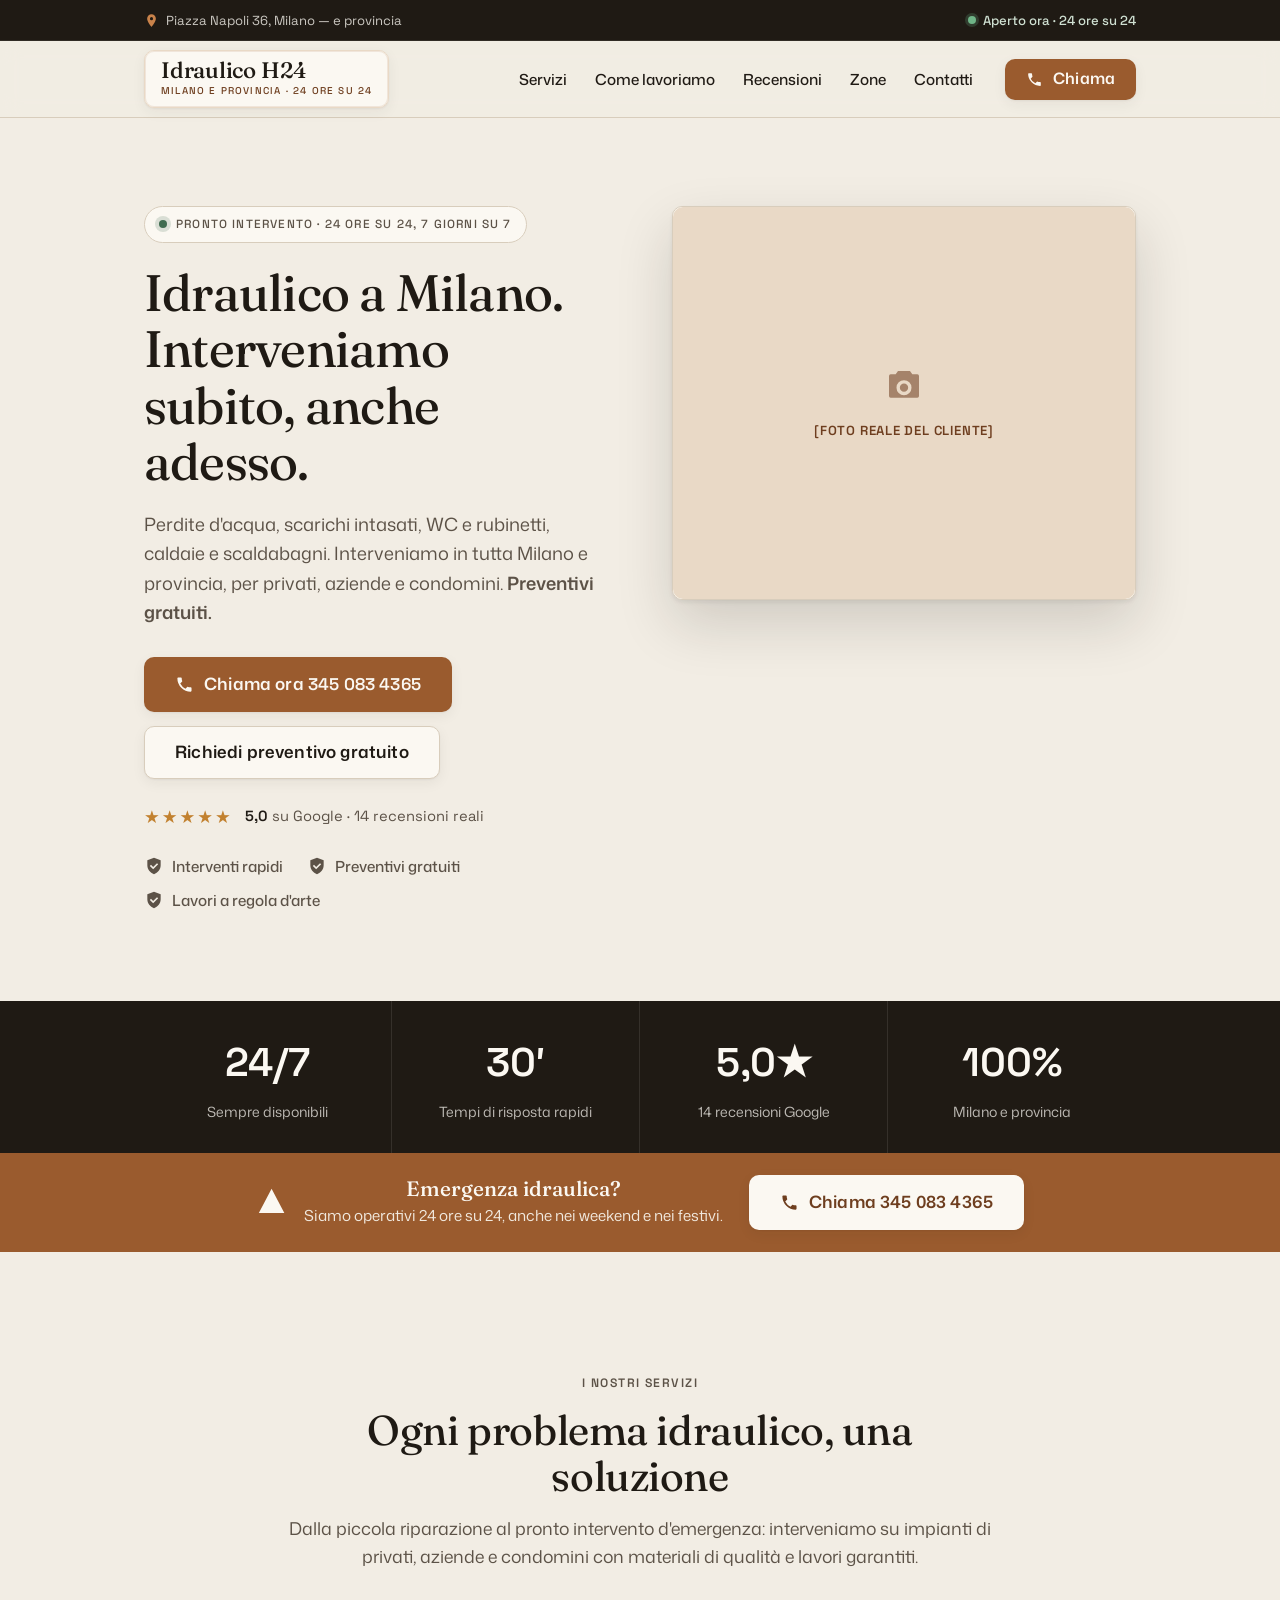
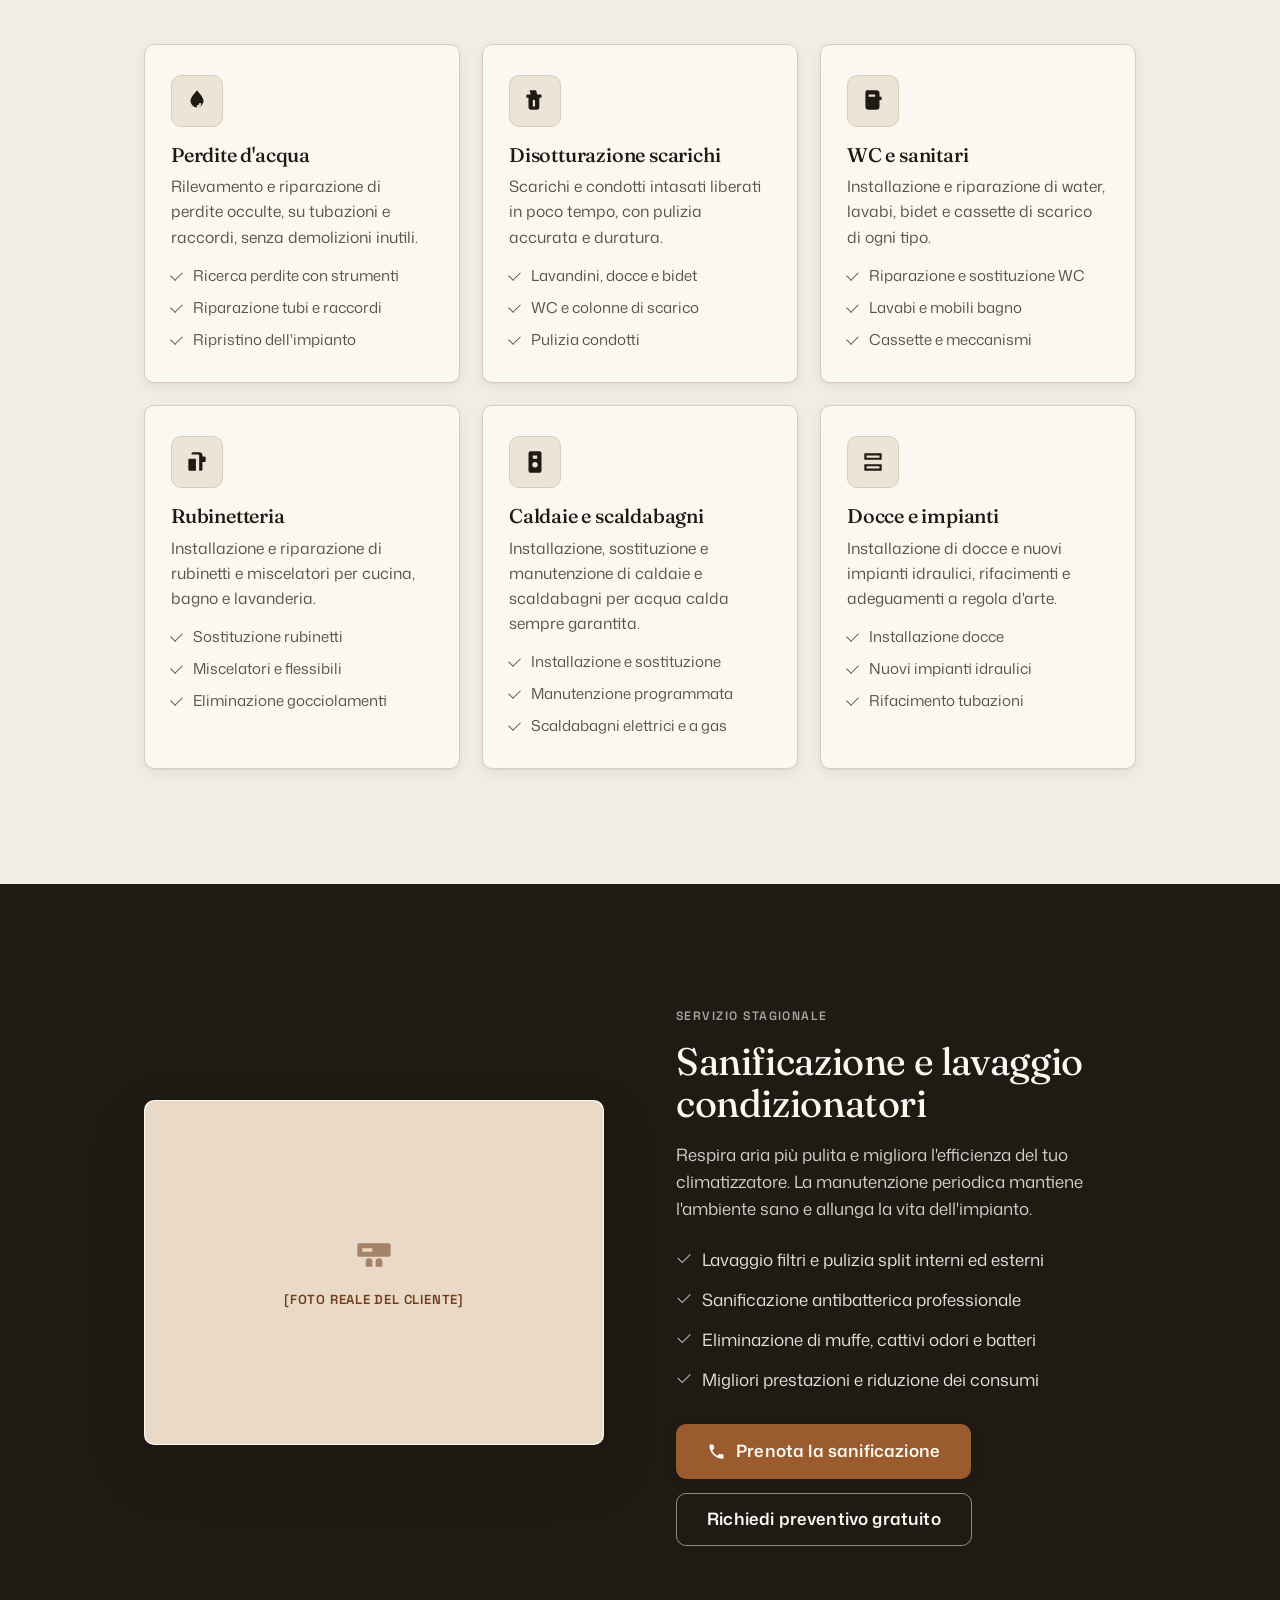
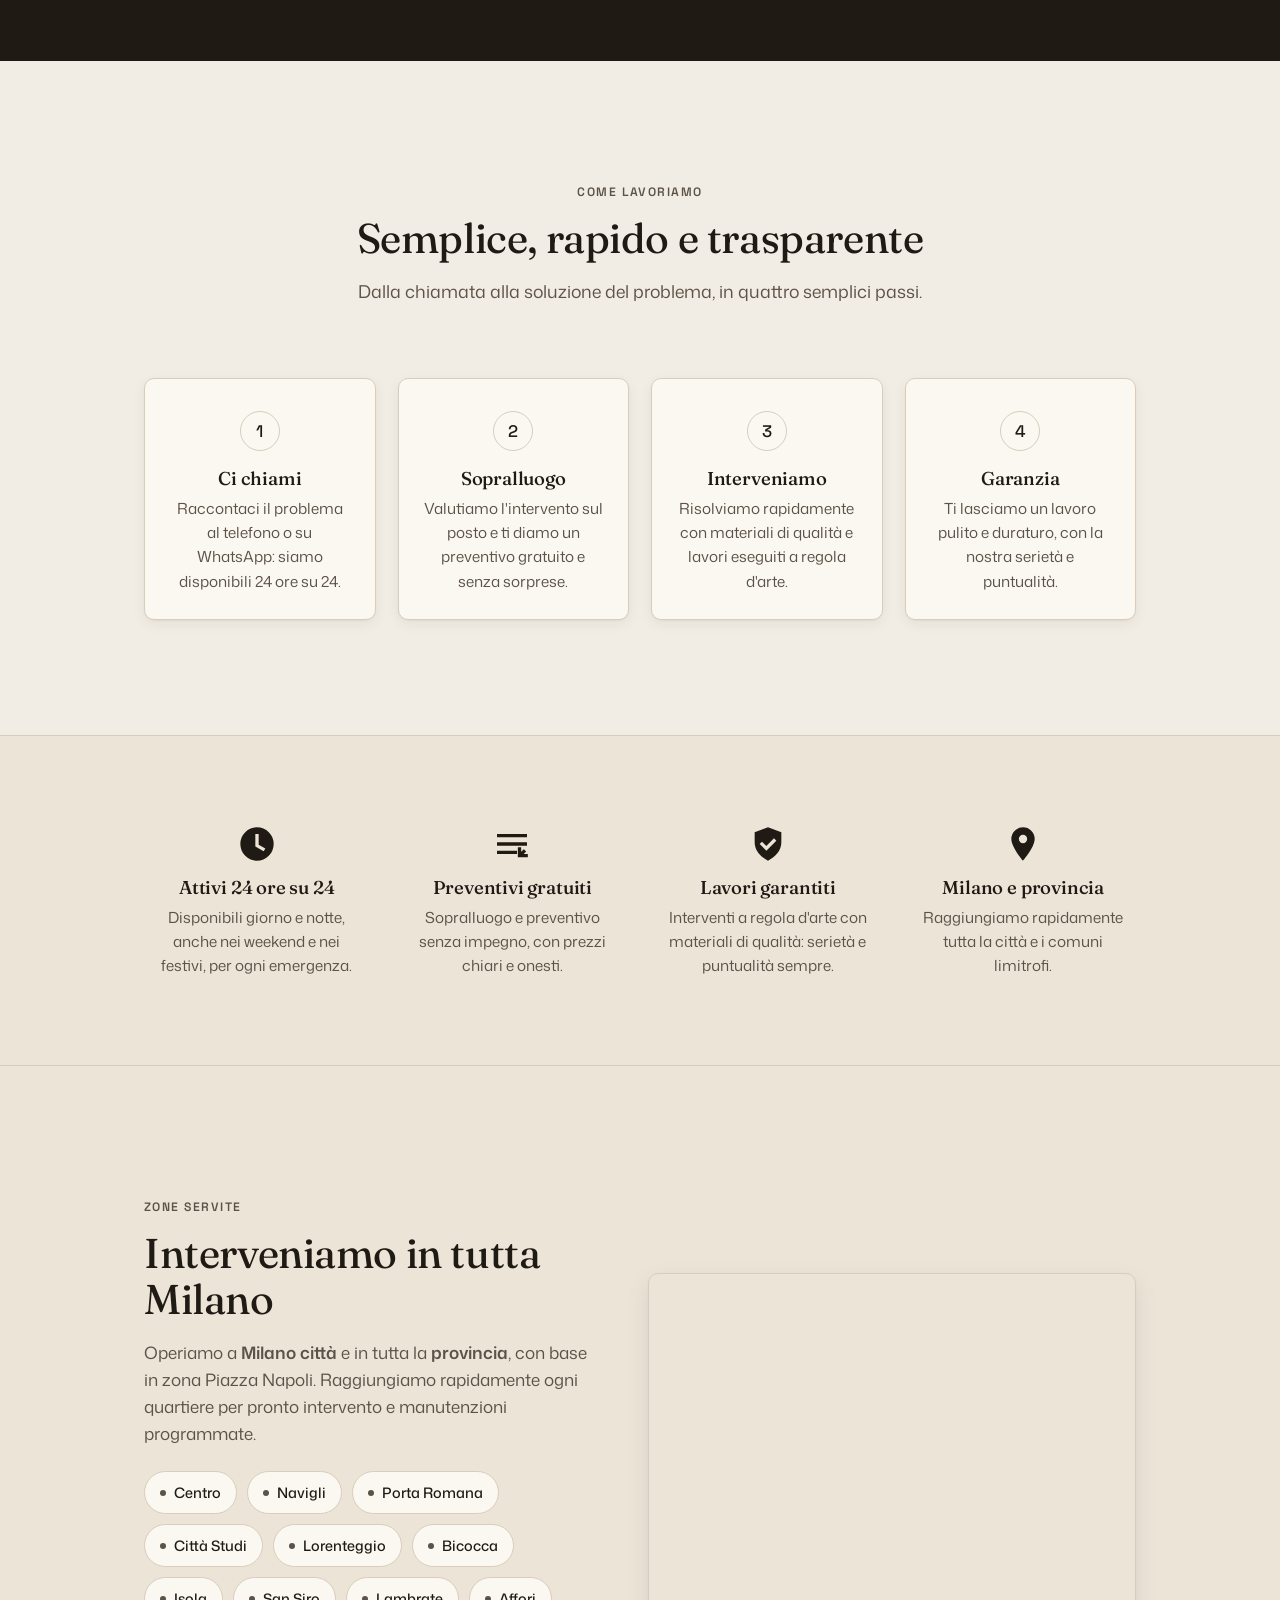
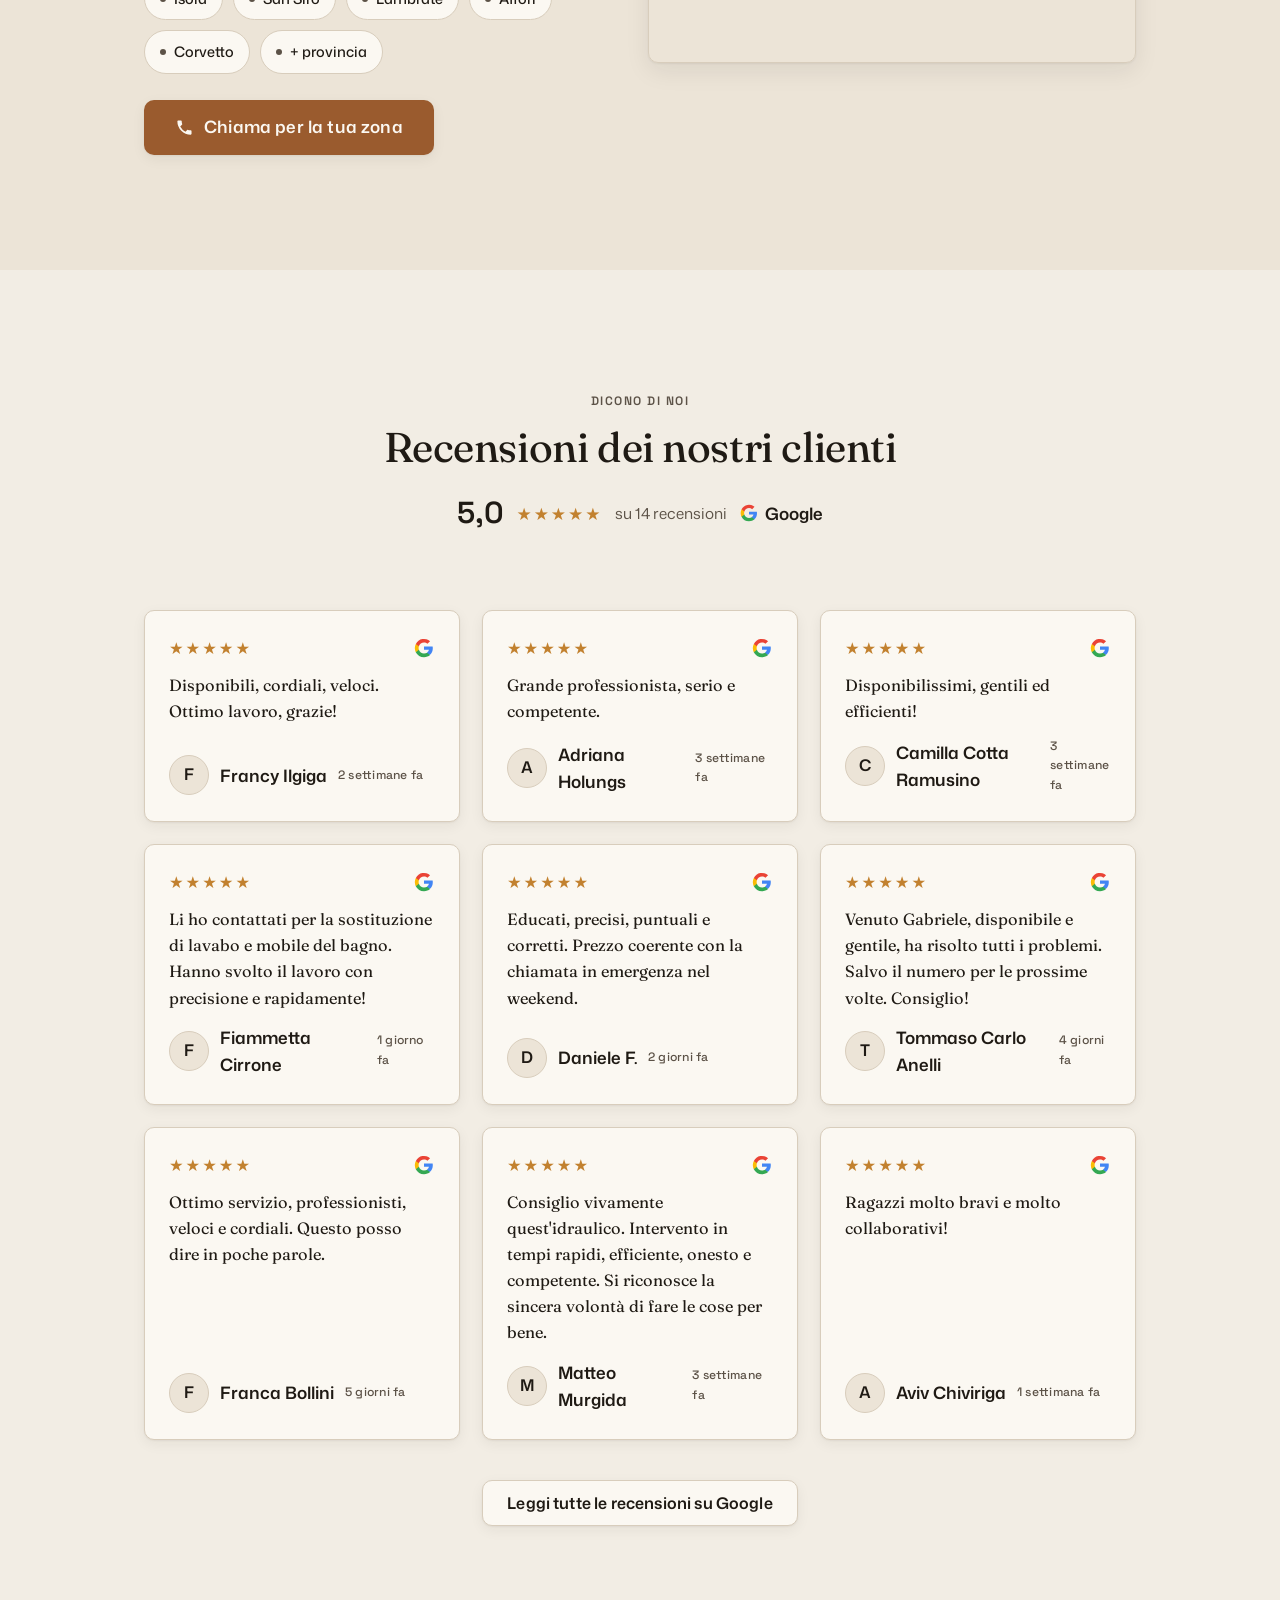
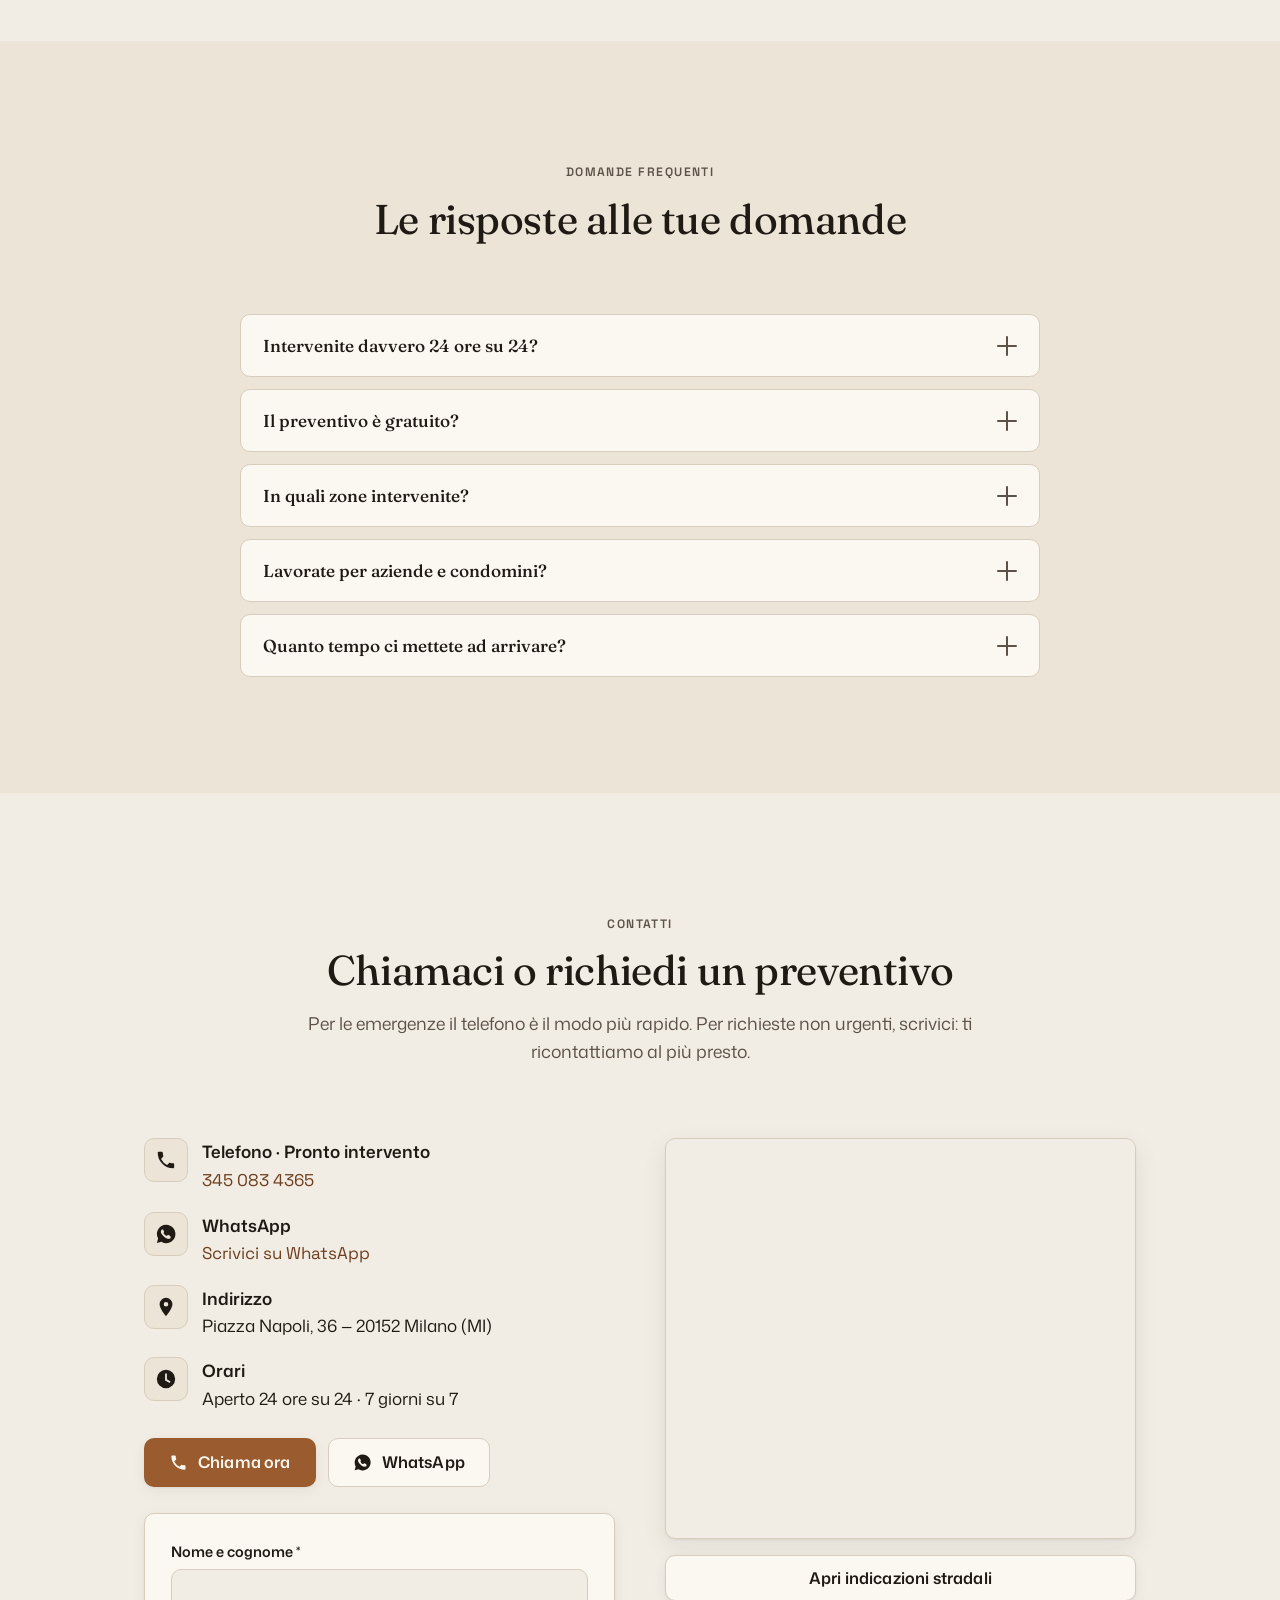
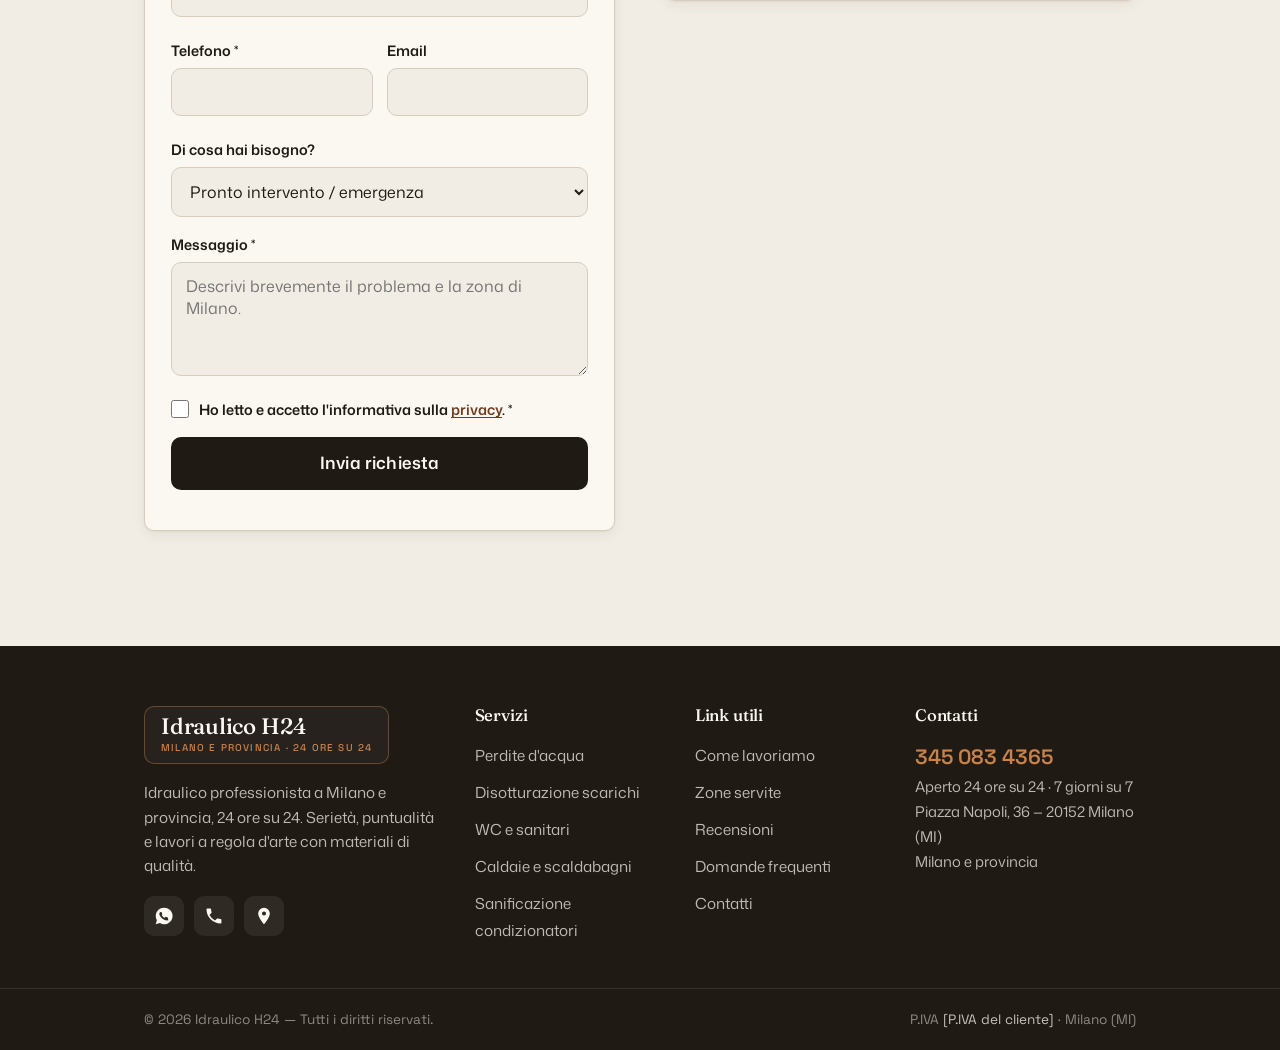
==== commit 0184600a: "Idraulico H24: pulizia visiva ed equilibrio (navbar, hero, raffinatezza) Solo pulizia/leggibilità, c" ====
--- a/idraulico-h24/index.html
+++ b/idraulico-h24/index.html
@@ -86,10 +86,6 @@
         <svg class="ico" viewBox="0 0 24 24" aria-hidden="true"><path d="M12 2a7 7 0 0 0-7 7c0 5 7 13 7 13s7-8 7-13a7 7 0 0 0-7-7Zm0 9.5A2.5 2.5 0 1 1 12 6.5a2.5 2.5 0 0 1 0 5Z"/></svg>
         Piazza Napoli 36, Milano — e provincia
       </a>
-      <a class="topbar__item" href="tel:+393450834365">
-        <svg class="ico" viewBox="0 0 24 24" aria-hidden="true"><path d="M6.6 10.8a15.4 15.4 0 0 0 6.6 6.6l2.2-2.2c.3-.3.7-.4 1-.2 1.1.4 2.3.6 3.5.6.6 0 1 .5 1 1V20c0 .6-.4 1-1 1A17 17 0 0 1 3 4c0-.6.5-1 1-1h3.5c.6 0 1 .4 1 1 0 1.2.2 2.4.6 3.5.1.4 0 .8-.3 1l-2.2 2.3Z"/></svg>
-        345 083 4365
-      </a>
       <span class="topbar__item topbar__badge">
         <span class="live-dot" aria-hidden="true"></span>
         Aperto ora · 24 ore su 24
@@ -109,17 +105,15 @@
 
       <nav class="nav" id="nav" aria-label="Navigazione principale">
         <ul class="nav__list">
-          <li><a class="nav__link" href="#hero">Home</a></li>
           <li><a class="nav__link" href="#servizi">Servizi</a></li>
-          <li><a class="nav__link" href="#condizionatori">Condizionatori</a></li>
           <li><a class="nav__link" href="#come-lavoriamo">Come lavoriamo</a></li>
-          <li><a class="nav__link" href="#zone">Zone servite</a></li>
           <li><a class="nav__link" href="#recensioni">Recensioni</a></li>
+          <li><a class="nav__link" href="#zone">Zone</a></li>
           <li><a class="nav__link" href="#contatti">Contatti</a></li>
         </ul>
-        <a class="nav__phone" href="tel:+393450834365">
-          <small>Pronto intervento 24h</small>
-          <strong>345 083 4365</strong>
+        <a class="btn btn--primary nav__cta" href="tel:+393450834365">
+          <svg class="ico" viewBox="0 0 24 24" aria-hidden="true"><path d="M6.6 10.8a15.4 15.4 0 0 0 6.6 6.6l2.2-2.2c.3-.3.7-.4 1-.2 1.1.4 2.3.6 3.5.6.6 0 1 .5 1 1V20c0 .6-.4 1-1 1A17 17 0 0 1 3 4c0-.6.5-1 1-1h3.5c.6 0 1 .4 1 1 0 1.2.2 2.4.6 3.5.1.4 0 .8-.3 1l-2.2 2.3Z"/></svg>
+          Chiama
         </a>
       </nav>
 
@@ -138,9 +132,7 @@
           <p class="hero__eyebrow">
             <span class="dot" aria-hidden="true"></span> Pronto intervento · 24 ore su 24, 7 giorni su 7
           </p>
-          <h1 class="hero__title">
-            Idraulico a Milano, da te <span class="text-accent">in poco tempo</span>. Anche adesso.
-          </h1>
+          <h1 class="hero__title">Idraulico a Milano. Interveniamo subito, anche adesso.</h1>
           <p class="hero__subtitle">
             Perdite d'acqua, scarichi intasati, WC e rubinetti, caldaie e scaldabagni.
             Interveniamo in tutta Milano e provincia, per privati, aziende e condomini.
@@ -172,13 +164,9 @@
         <figure class="hero__media reveal reveal--scale">
           <img src="images/hero.jpg" alt="Idraulico H24 al lavoro su un intervento a Milano" loading="eager" onerror="this.style.display='none'" />
           <div class="photo-ph" aria-hidden="true">
-            <svg viewBox="0 0 24 24"><path d="M6.6 10.8a15.4 15.4 0 0 0 6.6 6.6l2.2-2.2c.3-.3.7-.4 1-.2 1.1.4 2.3.6 3.5.6.6 0 1 .5 1 1V20c0 .6-.4 1-1 1A17 17 0 0 1 3 4c0-.6.5-1 1-1h3.5c.6 0 1 .4 1 1 0 1.2.2 2.4.6 3.5.1.4 0 .8-.3 1l-2.2 2.3Z"/></svg>
+            <svg viewBox="0 0 24 24"><path d="M4 5h3l1.4-2h7.2L17 5h3a1 1 0 0 1 1 1v12a1 1 0 0 1-1 1H4a1 1 0 0 1-1-1V6a1 1 0 0 1 1-1Zm8 3.5A4.5 4.5 0 1 0 12 17.5 4.5 4.5 0 0 0 12 8.5Zm0 2a2.5 2.5 0 1 1 0 5 2.5 2.5 0 0 1 0-5Z"/></svg>
             <span class="photo-ph__label">[FOTO REALE DEL CLIENTE]</span>
-            <span class="photo-ph__hint">Un intervento vero, il volto o il furgone — sostituisci con <em>images/hero.jpg</em></span>
-          </div>
-          <figcaption class="hero__media-tag">
-            <span class="dot" aria-hidden="true"></span> Aperto ora · rispondiamo subito
-          </figcaption>
+          </div>
         </figure>
       </div>
     </section>
@@ -320,18 +308,16 @@
     <section class="section featured" id="condizionatori">
       <div class="container featured__grid">
         <div class="featured__media reveal reveal--scale">
-          <span class="featured__badge">Servizio stagionale</span>
           <img src="images/condizionatori.jpg" alt="Sanificazione e lavaggio condizionatori a Milano" loading="lazy" onerror="this.style.display='none'" />
           <div class="photo-ph" aria-hidden="true">
             <svg viewBox="0 0 24 24"><path d="M3 5h18a1 1 0 0 1 1 1v6a1 1 0 0 1-1 1H3a1 1 0 0 1-1-1V6a1 1 0 0 1 1-1Zm2 3v2h6V8H5Zm2 8a2 2 0 0 1 4 0v3H7v-3Zm6 0a2 2 0 0 1 4 0v3h-4v-3Z"/></svg>
             <span class="photo-ph__label">[FOTO REALE DEL CLIENTE]</span>
-            <span class="photo-ph__hint">Split o lavaggio condizionatore — sostituisci con <em>images/condizionatori.jpg</em></span>
           </div>
         </div>
 
         <div class="featured__text reveal">
           <p class="eyebrow">Servizio stagionale</p>
-          <h2>Sanificazione e lavaggio condizionatori ❄️</h2>
+          <h2>Sanificazione e lavaggio condizionatori</h2>
           <p class="featured__lead">
             Respira aria più pulita e migliora l'efficienza del tuo climatizzatore. La manutenzione
             periodica mantiene l'ambiente sano e allunga la vita dell'impianto.
--- a/idraulico-h24/css/style.css
+++ b/idraulico-h24/css/style.css
@@ -40,9 +40,10 @@
   --bg-dark: var(--ink);
   --white: var(--surface);
 
+  /* Border-radius uniforme su tutti i riquadri (DESIGN.md §4) */
   --radius: 10px;
-  --radius-sm: 8px;
-  --radius-lg: 14px;
+  --radius-sm: 10px;
+  --radius-lg: 10px;
   --container: 1120px;
   --header-h: 76px;
 
@@ -191,21 +192,22 @@
   letter-spacing: .12em; text-transform: uppercase; color: var(--accent-deep);
 }
 
-.nav { display: flex; align-items: center; gap: 26px; }
-.nav__list { display: flex; align-items: center; gap: 2px; }
+.nav { display: flex; align-items: center; gap: 20px; }
+.nav__list { display: flex; align-items: center; gap: 4px; }
 .nav__link {
-  font-family: var(--font-body); font-weight: 500; font-size: .96rem; color: var(--ink);
-  padding: 9px 12px; border-radius: var(--radius-sm); position: relative; transition: color .2s;
+  font-family: var(--font-body); font-weight: 500; font-size: .95rem; color: var(--ink);
+  padding: 8px 12px; border-radius: var(--radius); position: relative; transition: color .2s;
+  white-space: nowrap;
 }
 .nav__link::after {
-  content: ""; position: absolute; left: 12px; right: 12px; bottom: 4px; height: 2px;
+  content: ""; position: absolute; left: 12px; right: 12px; bottom: 3px; height: 2px;
   background: var(--accent); transform: scaleX(0); transform-origin: left; transition: transform .25s var(--ease);
 }
 .nav__link:hover, .nav__link.is-active { color: var(--accent-deep); }
 .nav__link:hover::after, .nav__link.is-active::after { transform: scaleX(1); }
-.nav__phone { display: inline-flex; flex-direction: column; align-items: flex-end; line-height: 1.1; }
-.nav__phone small { font-family: var(--font-util); font-size: .62rem; font-weight: 500; letter-spacing: .1em; text-transform: uppercase; color: var(--ink-soft); }
-.nav__phone strong { font-family: var(--font-util); font-size: 1.15rem; color: var(--accent-deep); font-weight: 600; }
+/* CTA "Chiama" nell'header: rame, compatto, su una riga */
+.nav__cta { padding: 11px 20px; font-size: .98rem; white-space: nowrap; }
+.nav__cta .ico { width: 17px; height: 17px; }
 
 .nav-toggle { display: none; width: 44px; height: 44px; flex-direction: column; gap: 5px; align-items: center; justify-content: center; }
 .nav-toggle span { width: 26px; height: 2px; background: var(--ink); border-radius: 3px; transition: transform .3s var(--ease), opacity .2s; }
@@ -218,22 +220,21 @@
    ===================================================================== */
 .hero { padding: clamp(3rem, 7vw, 5.5rem) 0 clamp(3.5rem, 7vw, 5.5rem); }
 .hero__grid {
-  display: grid; grid-template-columns: 1.05fr .95fr;
-  gap: clamp(2rem, 5vw, 4.5rem); align-items: center;
+  display: grid; grid-template-columns: 1fr 1fr;
+  gap: clamp(2rem, 5vw, 4rem); align-items: start;
 }
 .hero__eyebrow {
-  display: inline-flex; align-items: center; gap: 9px;
+  display: inline-flex; align-items: center; gap: 9px; flex-wrap: wrap; row-gap: 4px; max-width: 100%;
   font-family: var(--font-util); font-weight: 500; font-size: .74rem; letter-spacing: .1em; text-transform: uppercase;
-  color: var(--accent-deep); background: var(--accent-tint); padding: 8px 14px; border-radius: 999px;
+  color: var(--ink-soft); background: var(--surface); border: 1px solid var(--line); padding: 8px 14px; border-radius: 999px;
   margin-bottom: 22px;
 }
 .hero__eyebrow .dot { width: 8px; height: 8px; border-radius: 50%; background: var(--positive); box-shadow: 0 0 0 4px rgba(62,107,79,.18); }
 .hero__title {
-  font-size: clamp(2.4rem, 6vw, 4.2rem); font-weight: 420; color: var(--ink);
-  line-height: 1.04; letter-spacing: -.02em;
-}
-.hero__title .text-accent { color: var(--accent); font-style: italic; font-weight: 460; }
-.hero__subtitle { font-size: clamp(1.05rem, 2vw, 1.2rem); color: var(--ink-soft); margin-top: 22px; max-width: 36em; }
+  font-size: clamp(2.05rem, 4.4vw, 3.2rem); font-weight: 450; color: var(--ink);
+  line-height: 1.1; letter-spacing: -.015em;
+}
+.hero__subtitle { font-size: clamp(1.02rem, 1.6vw, 1.14rem); color: var(--ink-soft); margin-top: 20px; max-width: 34em; }
 .hero__actions { display: flex; flex-wrap: wrap; gap: 14px; margin-top: 30px; }
 
 .hero__rating { display: inline-flex; align-items: center; gap: 12px; margin-top: 26px; }
@@ -243,7 +244,7 @@
 
 .hero__points { display: flex; flex-wrap: wrap; gap: 10px 24px; margin-top: 24px; }
 .hero__point { display: inline-flex; align-items: center; gap: 8px; color: var(--ink-soft); font-weight: 500; font-size: .95rem; }
-.hero__point svg { width: 20px; height: 20px; fill: var(--accent); flex-shrink: 0; }
+.hero__point svg { width: 20px; height: 20px; fill: var(--ink-soft); flex-shrink: 0; }
 
 .stars { color: var(--star); letter-spacing: 2px; line-height: 1; }
 
@@ -266,17 +267,12 @@
 /* Placeholder foto riusabile */
 .photo-ph {
   position: absolute; inset: 0; z-index: 1;
-  display: flex; flex-direction: column; align-items: center; justify-content: center; gap: 12px;
+  display: flex; flex-direction: column; align-items: center; justify-content: center; gap: 14px;
   text-align: center; padding: 28px;
-  background:
-    repeating-linear-gradient(45deg, rgba(154,91,46,.04) 0 14px, transparent 14px 28px),
-    var(--accent-tint);
-  border: 1.5px dashed rgba(154,91,46,.4); border-radius: inherit;
-}
-.photo-ph svg { width: 52px; height: 52px; fill: var(--accent); opacity: .8; }
-.photo-ph__label { font-family: var(--font-util); font-weight: 600; font-size: .9rem; letter-spacing: .04em; color: var(--accent-deep); }
-.photo-ph__hint { font-size: .82rem; color: var(--ink-soft); max-width: 26em; }
-.photo-ph__hint em { font-style: normal; font-family: var(--font-util); color: var(--accent-deep); }
+  background: var(--accent-tint); border-radius: inherit;
+}
+.photo-ph svg { width: 40px; height: 40px; fill: var(--accent-deep); opacity: .55; }
+.photo-ph__label { font-family: var(--font-util); font-weight: 600; font-size: .82rem; letter-spacing: .06em; color: var(--accent-deep); }
 
 /* =====================================================================
    TRUST BAR (numeri) — officina scura
@@ -285,8 +281,8 @@
 .stats__grid { display: grid; grid-template-columns: repeat(4, 1fr); }
 .stat { padding: 30px 16px; text-align: center; color: var(--surface); border-right: 1px solid rgba(251,248,242,.1); }
 .stat:last-child { border-right: 0; }
-.stat__num { font-family: var(--font-util); font-weight: 600; font-size: clamp(1.8rem, 4vw, 2.5rem); color: var(--accent-bright); }
-.stat__label { color: rgba(251,248,242,.66); font-size: .88rem; margin-top: 6px; }
+.stat__num { font-family: var(--font-util); font-weight: 600; font-size: clamp(1.8rem, 4vw, 2.5rem); color: var(--surface); }
+.stat__label { color: rgba(251,248,242,.72); font-size: .88rem; margin-top: 6px; }
 
 /* =====================================================================
    EMERGENCY STRIP
@@ -303,13 +299,13 @@
 /* =====================================================================
    SEZIONI
    ===================================================================== */
-.section { padding: clamp(4rem, 9vw, 7rem) 0; }
+.section { padding: clamp(4.5rem, 9vw, 8rem) 0; }
 .section--alt { background: var(--surface-2); }
 .section--dark { background: var(--ink); color: var(--surface); }
-.section__head { max-width: 44rem; margin: 0 auto clamp(2.5rem, 6vw, 4rem); text-align: center; }
+.section__head { max-width: 44rem; margin: 0 auto clamp(3rem, 6vw, 4.5rem); text-align: center; }
 .eyebrow {
   font-family: var(--font-util); font-weight: 600; font-size: .76rem; letter-spacing: .12em; text-transform: uppercase;
-  color: var(--accent-deep); display: inline-block; margin-bottom: 14px;
+  color: var(--ink-soft); display: inline-block; margin-bottom: 14px;
 }
 .section__title { font-size: clamp(1.8rem, 4vw, 2.6rem); }
 .section__lead { color: var(--ink-soft); font-size: 1.1rem; margin-top: 16px; }
@@ -324,21 +320,22 @@
   padding: 30px 26px; box-shadow: var(--shadow-sm);
   transition: transform .25s var(--ease), box-shadow .25s var(--ease), border-color .25s;
 }
-.card:hover { transform: translateY(-4px); box-shadow: var(--shadow); border-color: var(--accent-tint); }
+.card:hover { transform: translateY(-4px); box-shadow: var(--shadow); border-color: var(--line); }
 .card__icon {
-  width: 54px; height: 54px; border-radius: var(--radius); display: grid; place-items: center; margin-bottom: 18px;
-  background: var(--accent-tint); border: 1px solid rgba(154,91,46,.18);
-}
-.card__icon svg { width: 28px; height: 28px; fill: var(--accent-deep); }
-/* le varianti restano per compatibilità: tono coerente, accento disciplinato */
-.card__icon--blue, .card__icon--cyan, .card__icon--accent { background: var(--accent-tint); }
+  width: 52px; height: 52px; border-radius: var(--radius); display: grid; place-items: center; margin-bottom: 18px;
+  background: var(--surface-2); border: 1px solid var(--line);
+}
+.card__icon svg { width: 26px; height: 26px; fill: var(--ink); }
+/* le varianti restano per compatibilità ma hanno tutte lo stesso stile sobrio */
+.card__icon--blue, .card__icon--cyan, .card__icon--accent { background: var(--surface-2); }
 .card__title { font-size: 1.24rem; margin-bottom: 8px; font-weight: 500; }
 .card p { color: var(--ink-soft); font-size: .98rem; }
-.card__list { display: grid; gap: 7px; margin-top: 14px; }
-.card__list li { position: relative; padding-left: 24px; color: var(--ink); font-size: .94rem; }
+.card__list { display: grid; gap: 8px; margin-top: 14px; }
+.card__list li { position: relative; padding-left: 22px; color: var(--ink-soft); font-size: .94rem; }
 .card__list li::before {
-  content: ""; position: absolute; left: 0; top: 4px; width: 15px; height: 15px; border-radius: 50%;
-  background: var(--accent) url("data:image/svg+xml,%3Csvg xmlns='http://www.w3.org/2000/svg' viewBox='0 0 24 24' fill='%23FBF8F2'%3E%3Cpath d='M9 16.2 4.8 12l-1.4 1.4L9 19 21 7l-1.4-1.4z'/%3E%3C/svg%3E") center/10px no-repeat;
+  content: ""; position: absolute; left: 0; top: 7px; width: 11px; height: 7px;
+  border-left: 1.5px solid var(--ink-soft); border-bottom: 1.5px solid var(--ink-soft);
+  transform: rotate(-45deg);
 }
 
 /* =====================================================================
@@ -356,14 +353,15 @@
   background: var(--accent); color: var(--surface); font-family: var(--font-util); font-weight: 600;
   font-size: .72rem; letter-spacing: .06em; text-transform: uppercase; padding: 7px 13px; border-radius: 999px;
 }
-.featured .eyebrow { color: var(--accent-bright); }
+.featured .eyebrow { color: rgba(251,248,242,.62); }
 .featured h2 { color: var(--surface); font-size: clamp(1.7rem, 3.6vw, 2.4rem); }
 .featured__lead { color: rgba(251,248,242,.82); margin-top: 16px; font-size: 1.06rem; }
-.featured__list { display: grid; gap: 11px; margin: 24px 0 28px; }
-.featured__list li { position: relative; padding-left: 32px; color: rgba(251,248,242,.92); font-weight: 400; }
+.featured__list { display: grid; gap: 13px; margin: 24px 0 30px; }
+.featured__list li { position: relative; padding-left: 26px; color: rgba(251,248,242,.9); font-weight: 400; }
 .featured__list li::before {
-  content: ""; position: absolute; left: 0; top: 1px; width: 22px; height: 22px; border-radius: 50%;
-  background: var(--accent) url("data:image/svg+xml,%3Csvg xmlns='http://www.w3.org/2000/svg' viewBox='0 0 24 24' fill='%23FBF8F2'%3E%3Cpath d='M9 16.2 4.8 12l-1.4 1.4L9 19 21 7l-1.4-1.4z'/%3E%3C/svg%3E") center/14px no-repeat;
+  content: ""; position: absolute; left: 2px; top: 7px; width: 12px; height: 7px;
+  border-left: 1.5px solid rgba(251,248,242,.72); border-bottom: 1.5px solid rgba(251,248,242,.72);
+  transform: rotate(-45deg);
 }
 .featured__actions { display: flex; flex-wrap: wrap; gap: 14px; }
 .featured .btn--ghost-dark { background: transparent; color: var(--surface); border-color: rgba(251,248,242,.4); box-shadow: none; }
@@ -380,9 +378,9 @@
 }
 .step:hover { transform: translateY(-4px); box-shadow: var(--shadow); }
 .step__num {
-  counter-increment: step; width: 48px; height: 48px; margin: 0 auto 16px; border-radius: 50%;
-  background: var(--accent-tint); color: var(--accent-deep); border: 1px solid rgba(154,91,46,.2);
-  display: grid; place-items: center; font-family: var(--font-util); font-weight: 600; font-size: 1.3rem;
+  counter-increment: step; width: 40px; height: 40px; margin: 0 auto 18px; border-radius: 50%;
+  background: transparent; color: var(--ink); border: 1px solid var(--line);
+  display: grid; place-items: center; font-family: var(--font-util); font-weight: 500; font-size: 1.05rem;
 }
 .step__num::after { content: counter(step); }
 .step h3 { font-size: 1.16rem; margin-bottom: 6px; font-weight: 500; }
@@ -394,7 +392,7 @@
 .why { background: var(--surface-2); color: var(--ink); padding: clamp(3.5rem, 7vw, 5.5rem) 0; border-block: 1px solid var(--line); }
 .why__grid { display: grid; grid-template-columns: repeat(4, 1fr); gap: 30px; }
 .why__item { text-align: center; padding: 0 8px; }
-.why__ico { width: 42px; height: 42px; fill: var(--accent); margin: 0 auto 14px; }
+.why__ico { width: 40px; height: 40px; fill: var(--ink); margin: 0 auto 14px; }
 .why__item h3 { color: var(--ink); font-size: 1.16rem; margin-bottom: 6px; font-weight: 500; }
 .why__item p { color: var(--ink-soft); font-size: .95rem; }
 
@@ -410,8 +408,8 @@
   padding: 9px 15px; border-radius: 999px; font-weight: 500; font-size: .9rem; color: var(--ink);
   transition: border-color .2s, color .2s;
 }
-.chip::before { content: ""; width: 6px; height: 6px; border-radius: 50%; background: var(--accent); }
-.chip:hover { border-color: var(--accent); color: var(--accent-deep); }
+.chip::before { content: ""; width: 6px; height: 6px; border-radius: 50%; background: var(--ink-soft); }
+.chip:hover { border-color: var(--ink); color: var(--ink); }
 .areas__map { aspect-ratio: 4 / 3.2; border-radius: var(--radius-lg); overflow: hidden; box-shadow: var(--shadow); border: 1px solid var(--line); }
 .areas__map iframe { width: 100%; height: 100%; filter: saturate(.85) sepia(.12); }
 
@@ -436,7 +434,7 @@
 .review blockquote { color: var(--ink); font-size: 1.02rem; line-height: 1.6; flex: 1; font-family: var(--font-display); font-weight: 400; }
 .review figcaption { display: flex; align-items: center; gap: 11px; font-weight: 600; color: var(--ink); }
 .review figcaption small { display: block; font-family: var(--font-util); font-weight: 500; color: var(--ink-soft); font-size: .76rem; letter-spacing: .02em; }
-.avatar { width: 40px; height: 40px; border-radius: 50%; background: var(--accent-tint); color: var(--accent-deep); display: grid; place-items: center; font-weight: 600; font-size: 1rem; flex-shrink: 0; border: 1px solid rgba(154,91,46,.18); }
+.avatar { width: 40px; height: 40px; border-radius: 50%; background: var(--surface-2); color: var(--ink); display: grid; place-items: center; font-weight: 600; font-size: 1rem; flex-shrink: 0; border: 1px solid var(--line); }
 .reviews__action { text-align: center; margin-top: 40px; }
 
 /* =====================================================================
@@ -449,7 +447,7 @@
   padding: 20px 22px; font-family: var(--font-display); font-weight: 500; font-size: 1.08rem; color: var(--ink);
 }
 .faq__q .plus { position: relative; width: 20px; height: 20px; flex-shrink: 0; }
-.faq__q .plus::before, .faq__q .plus::after { content: ""; position: absolute; background: var(--accent); border-radius: 2px; transition: transform .3s var(--ease); }
+.faq__q .plus::before, .faq__q .plus::after { content: ""; position: absolute; background: var(--ink-soft); border-radius: 2px; transition: transform .3s var(--ease); }
 .faq__q .plus::before { left: 0; top: 9px; width: 20px; height: 2px; }
 .faq__q .plus::after { left: 9px; top: 0; width: 2px; height: 20px; }
 .faq__item.is-open .plus::after { transform: scaleY(0); }
@@ -463,8 +461,8 @@
 .contatti__grid { display: grid; grid-template-columns: 1fr 1fr; gap: clamp(2rem, 5vw, 3.1rem); }
 .contact-list { display: grid; gap: 18px; margin-bottom: 26px; }
 .contact-list li { display: flex; gap: 14px; align-items: flex-start; }
-.contact-list__ico { width: 44px; height: 44px; flex-shrink: 0; border-radius: var(--radius); background: var(--accent-tint); display: grid; place-items: center; border: 1px solid rgba(154,91,46,.18); }
-.contact-list__ico svg { width: 22px; height: 22px; fill: var(--accent-deep); }
+.contact-list__ico { width: 44px; height: 44px; flex-shrink: 0; border-radius: var(--radius); background: var(--surface-2); display: grid; place-items: center; border: 1px solid var(--line); }
+.contact-list__ico svg { width: 22px; height: 22px; fill: var(--ink); }
 .contact-list strong { color: var(--ink); }
 .contact-list a { font-family: var(--font-util); color: var(--accent-deep); }
 .contact-list a:hover { color: var(--accent); text-decoration: underline; text-underline-offset: 2px; }
@@ -594,7 +592,7 @@
 @media (max-width: 980px) {
   .topbar { display: none; }
   .nav-toggle { display: flex; }
-  .nav__phone { display: none; }
+  .nav__cta { width: 100%; justify-content: center; margin-top: 16px; }
   .header, .header.is-scrolled { backdrop-filter: none; -webkit-backdrop-filter: none; background: var(--bg); }
   .nav {
     position: fixed; inset: 0 0 0 auto; width: min(82vw, 340px); background: var(--surface);
@@ -622,9 +620,16 @@
   .stat { border-bottom: 1px solid rgba(251,248,242,.1); }
   .servizi__grid, .reviews__grid, .process__grid, .why__grid, .footer__grid { grid-template-columns: 1fr; }
   .form__grid { grid-template-columns: 1fr; }
-  .hero__actions .btn { width: 100%; }
+  /* CTA: il testo lungo può andare a capo, niente overflow orizzontale */
+  .hero__actions .btn { width: 100%; white-space: normal; text-align: center; }
   .emergency__inner { flex-direction: column; gap: 16px; }
   .footer__bar-inner { justify-content: center; text-align: center; }
+}
+
+/* Insegna compatta sotto i 540px: lascia spazio all'hamburger */
+@media (max-width: 540px) {
+  .brand__sub { display: none; }
+  .brand__sign { padding: 7px 13px; }
 }
 
 @media (max-width: 360px) {
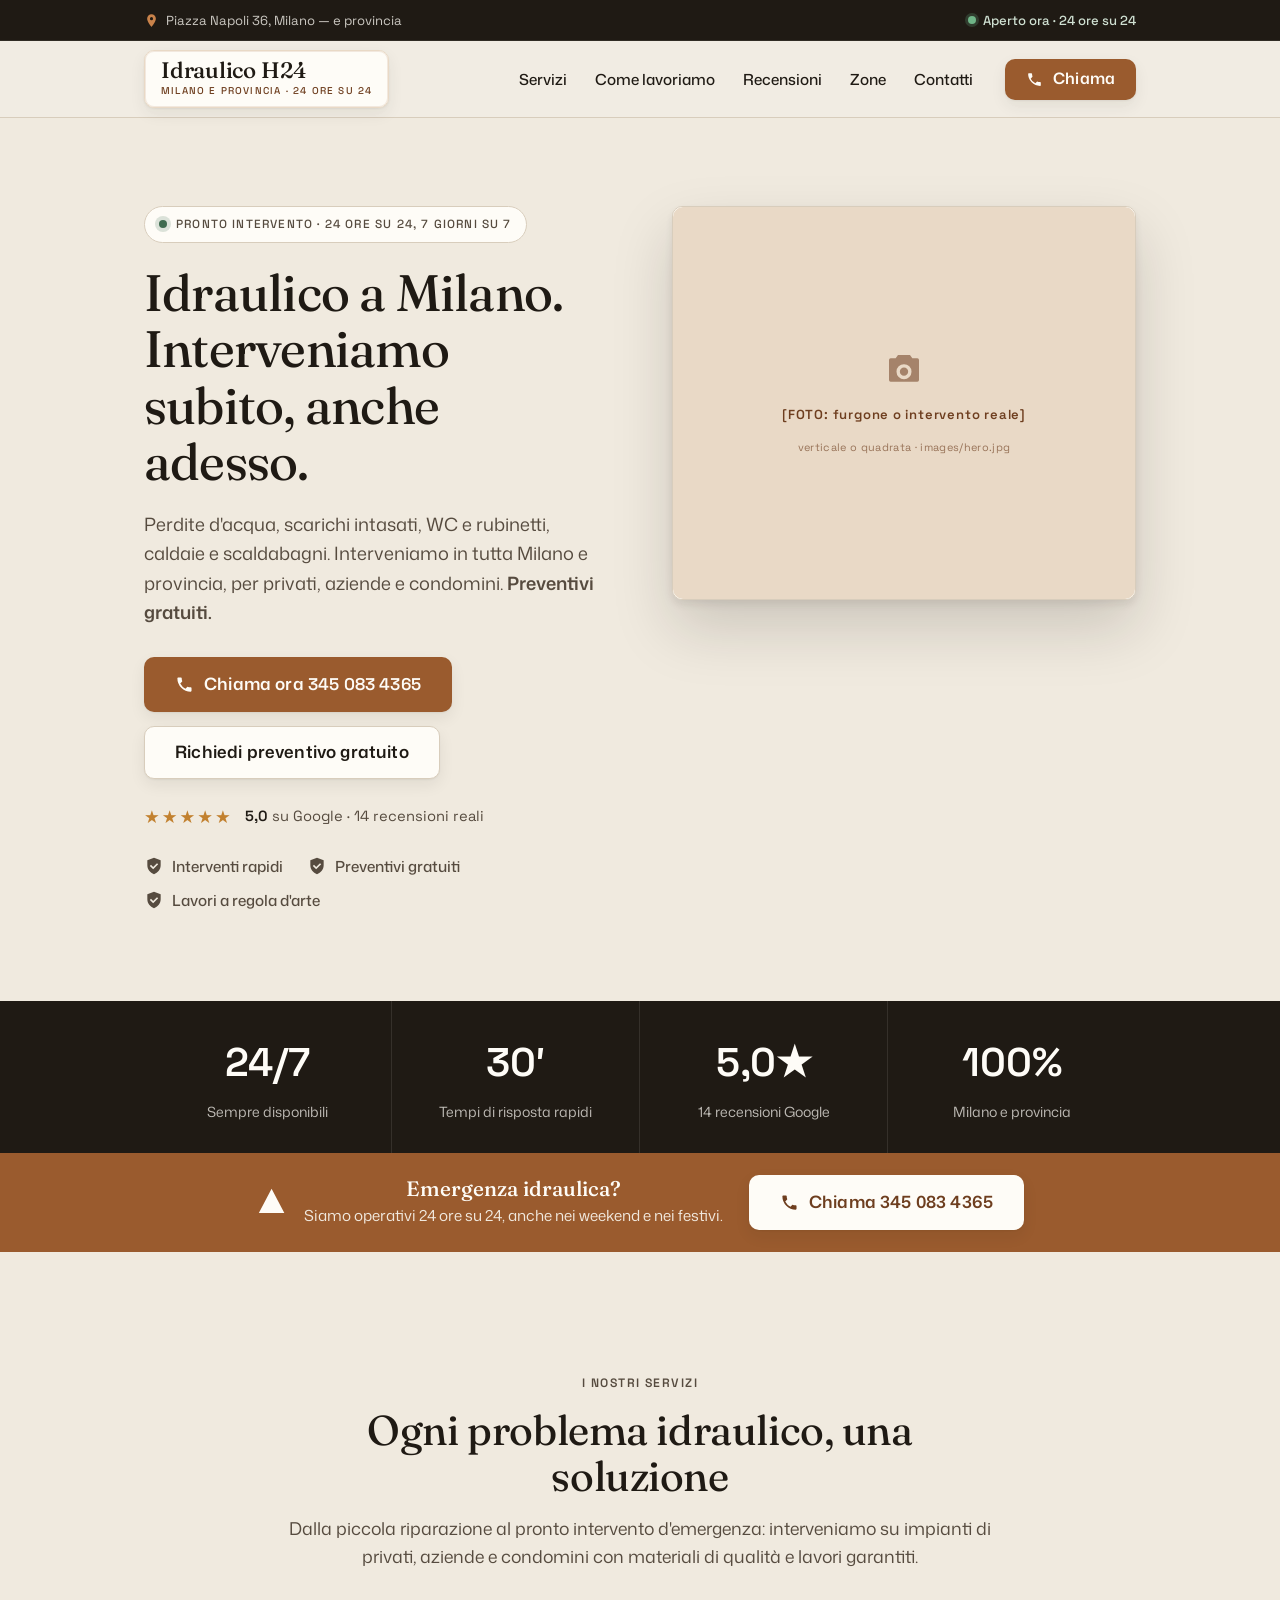
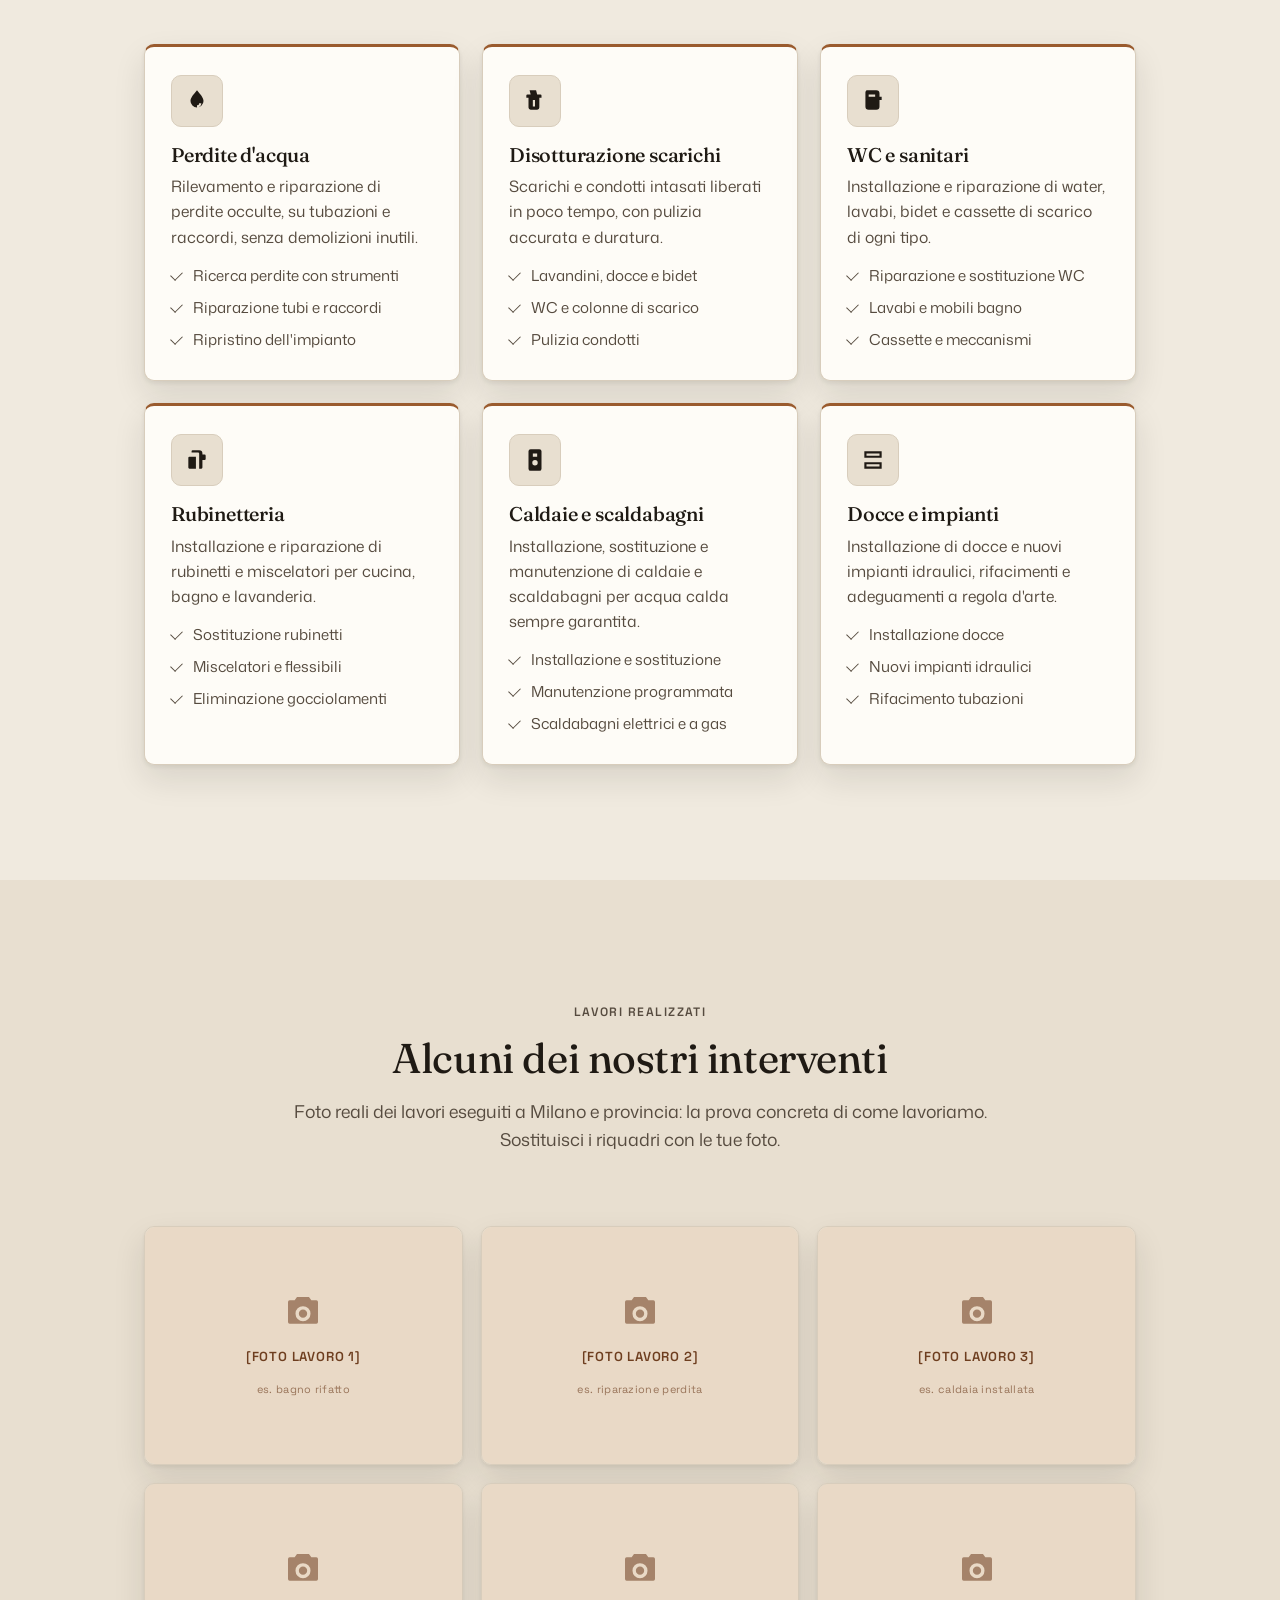
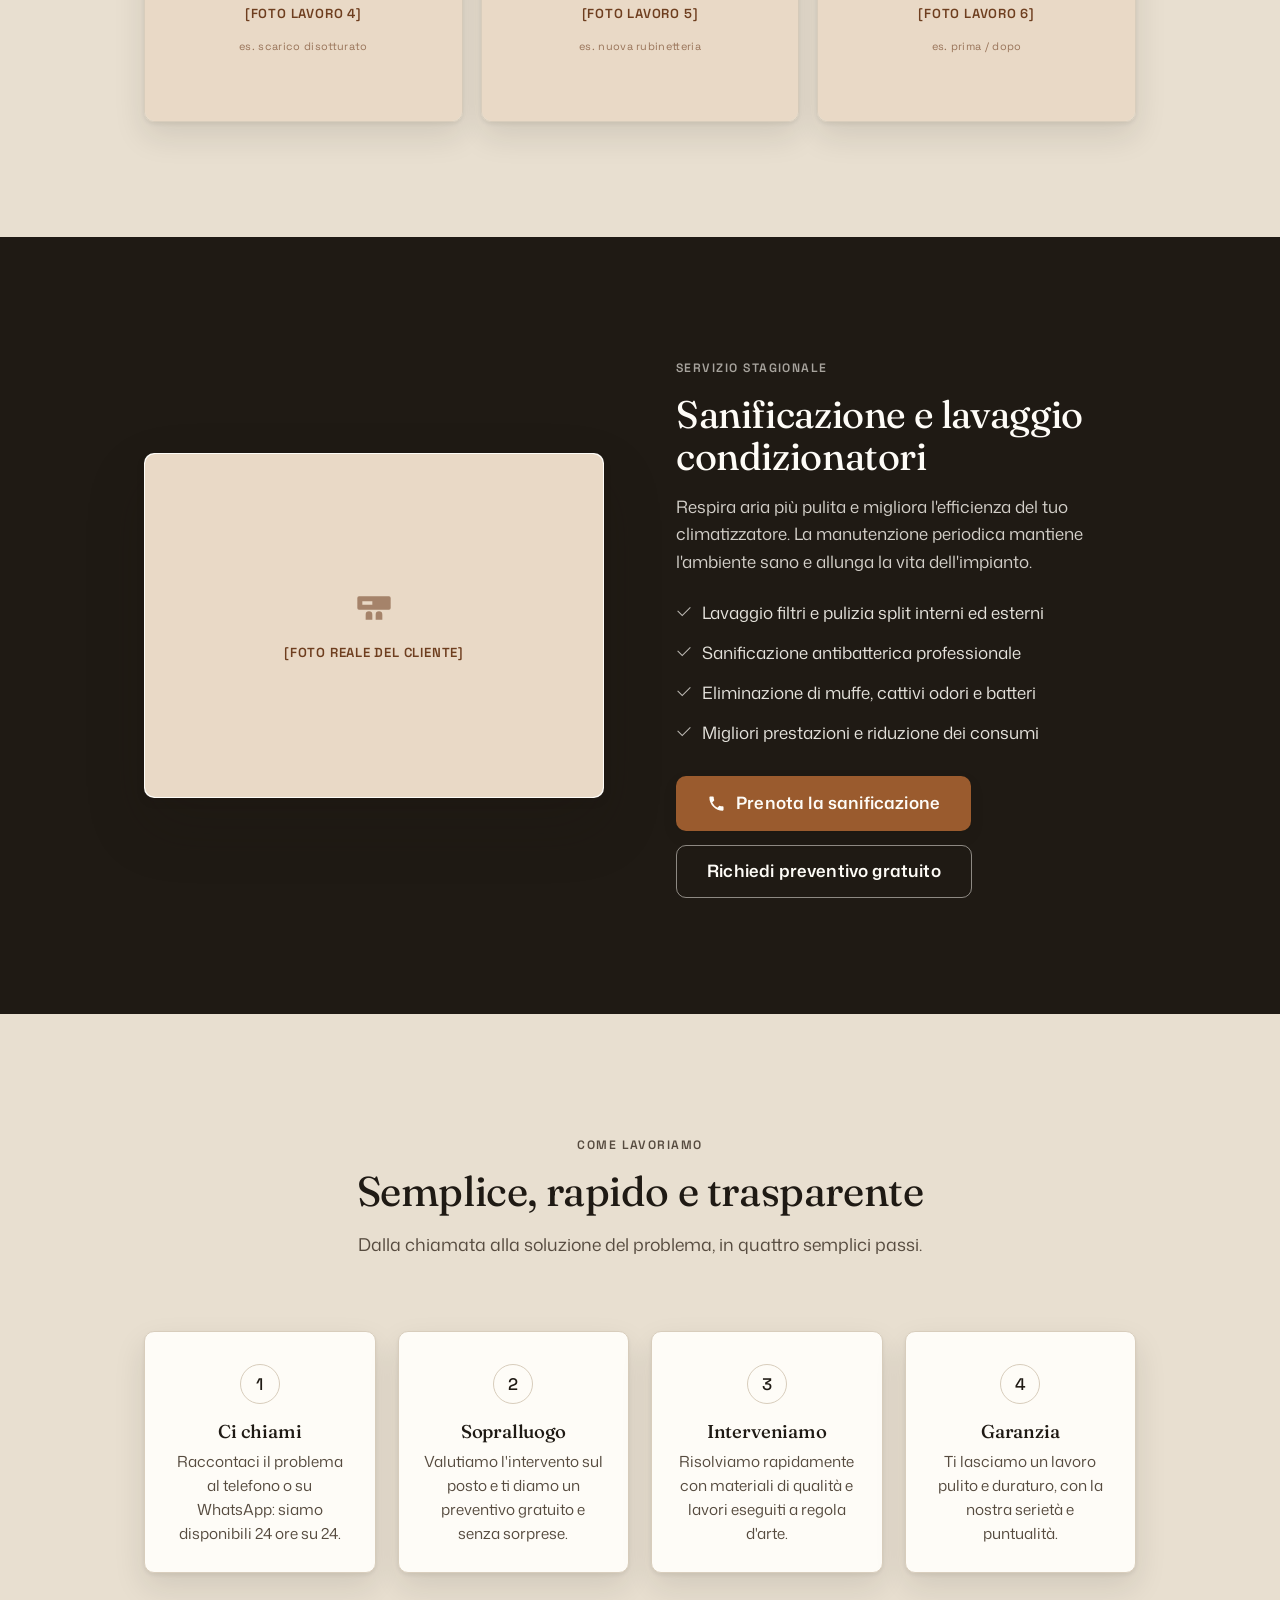
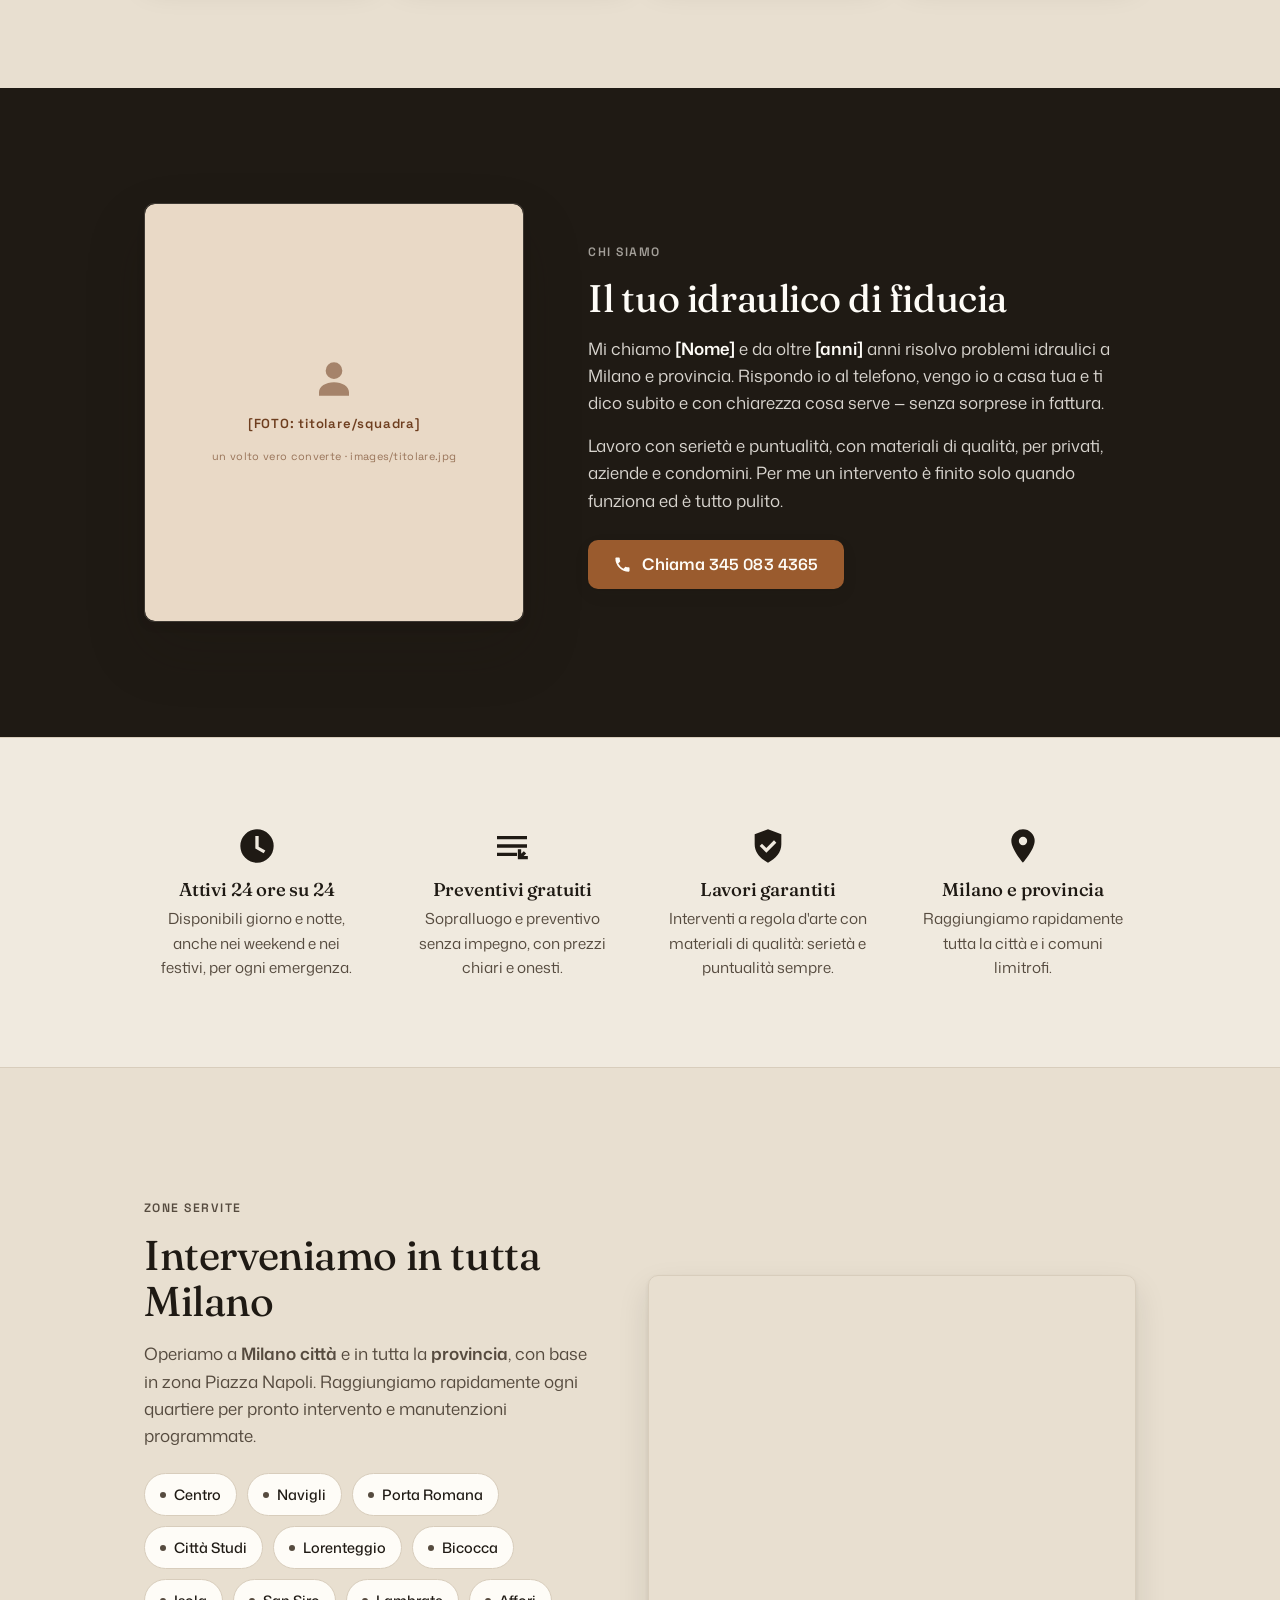
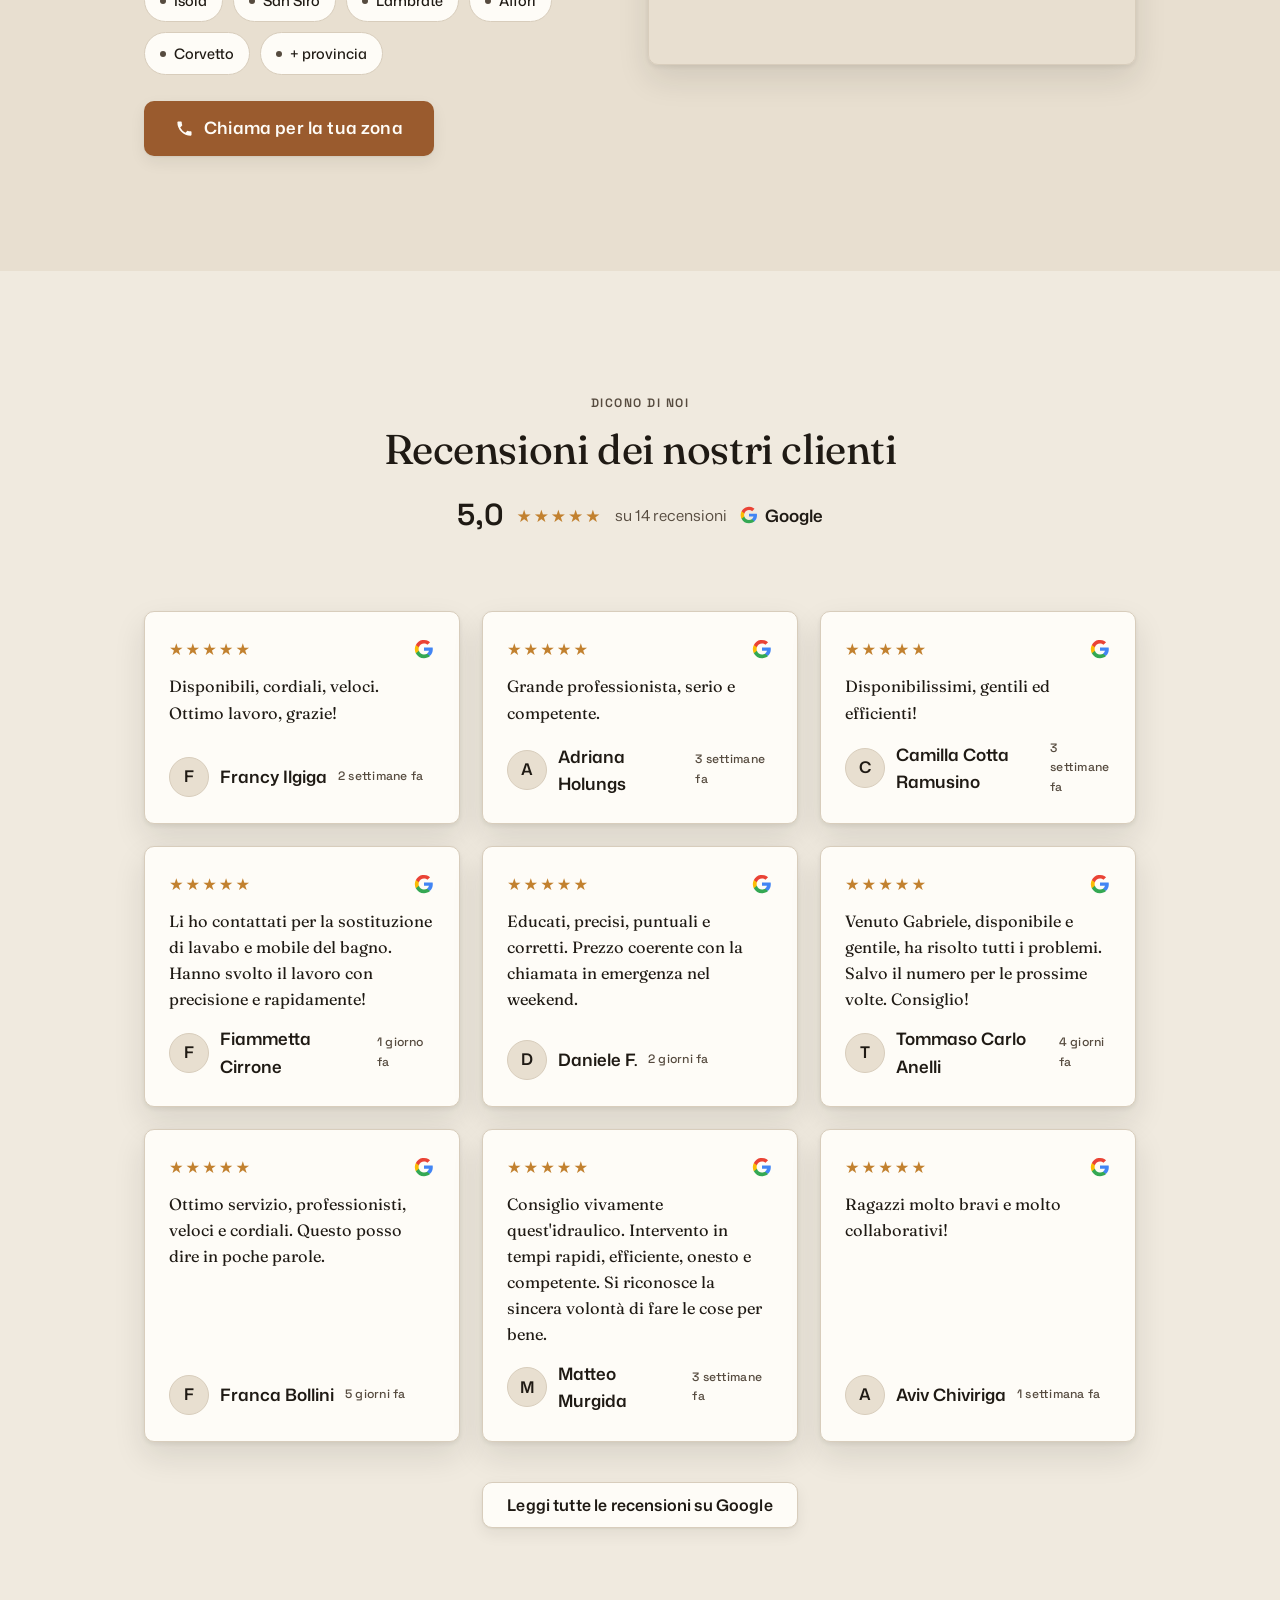
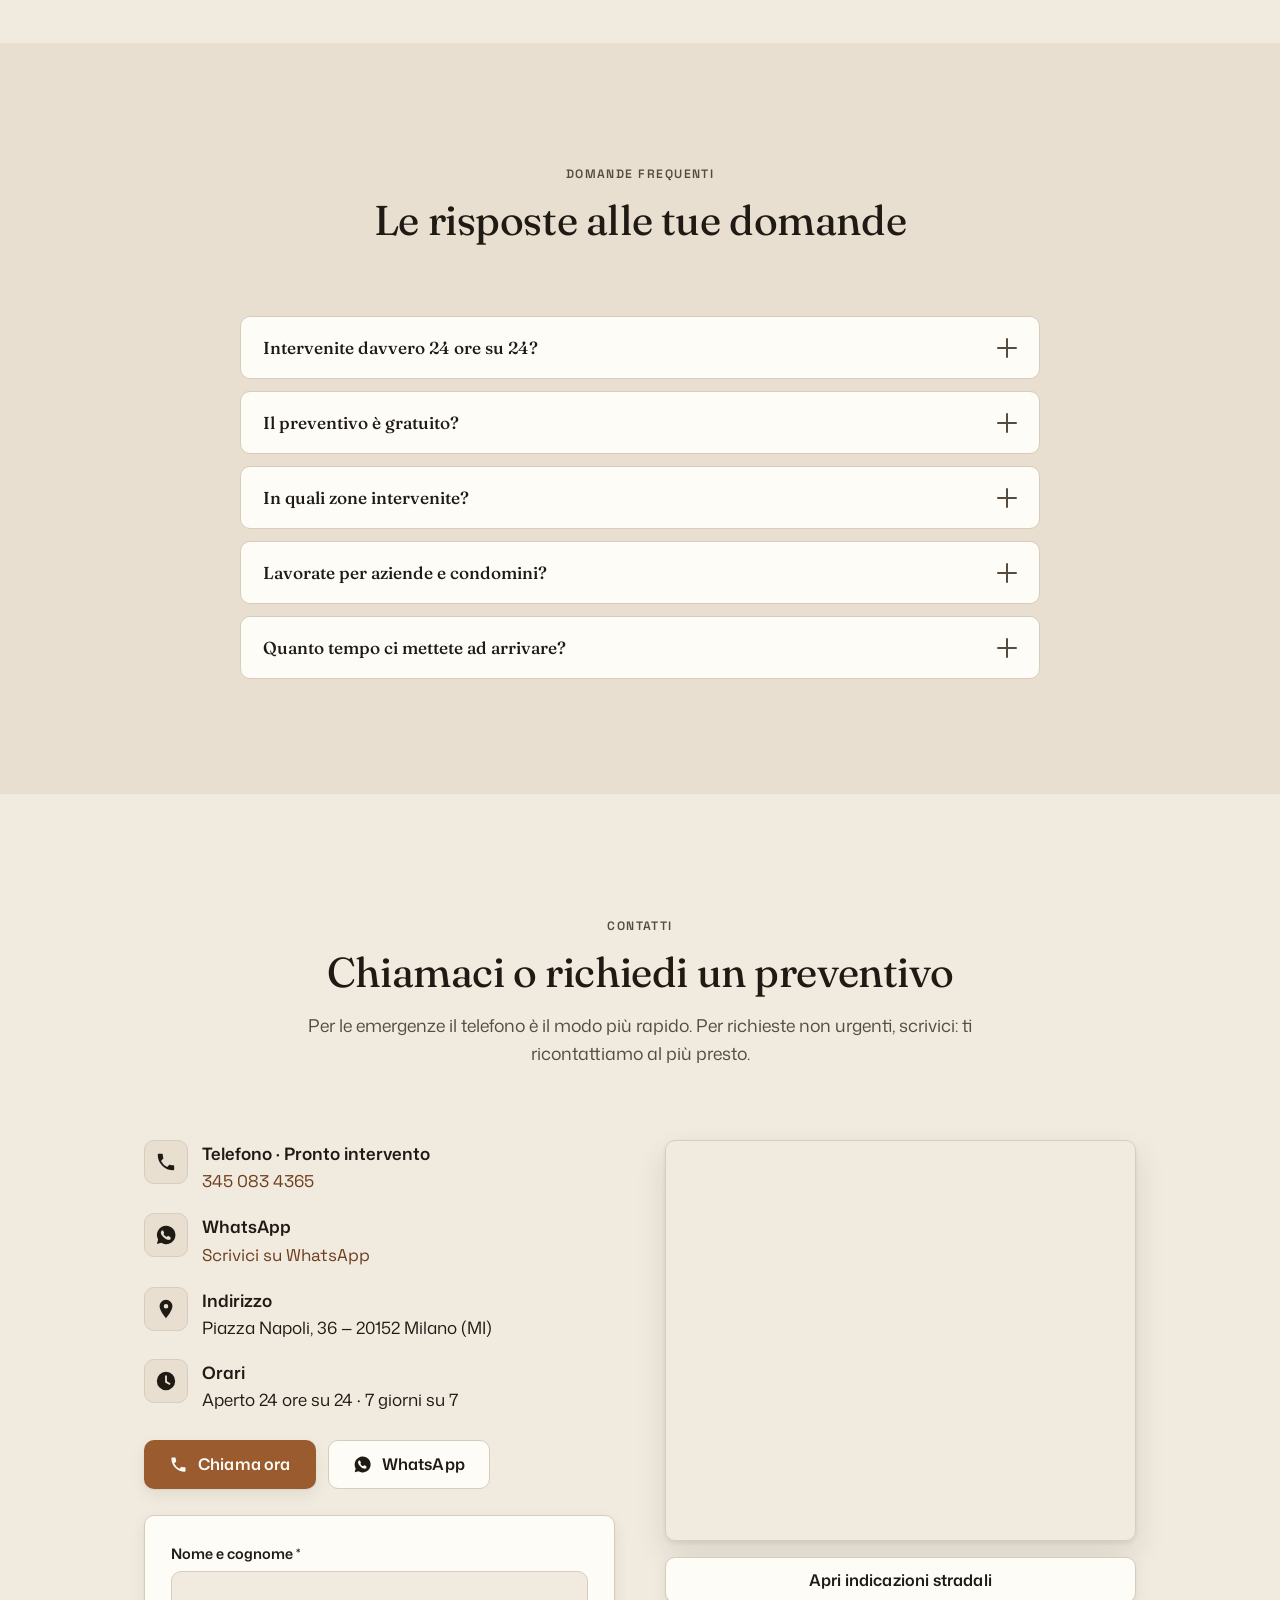
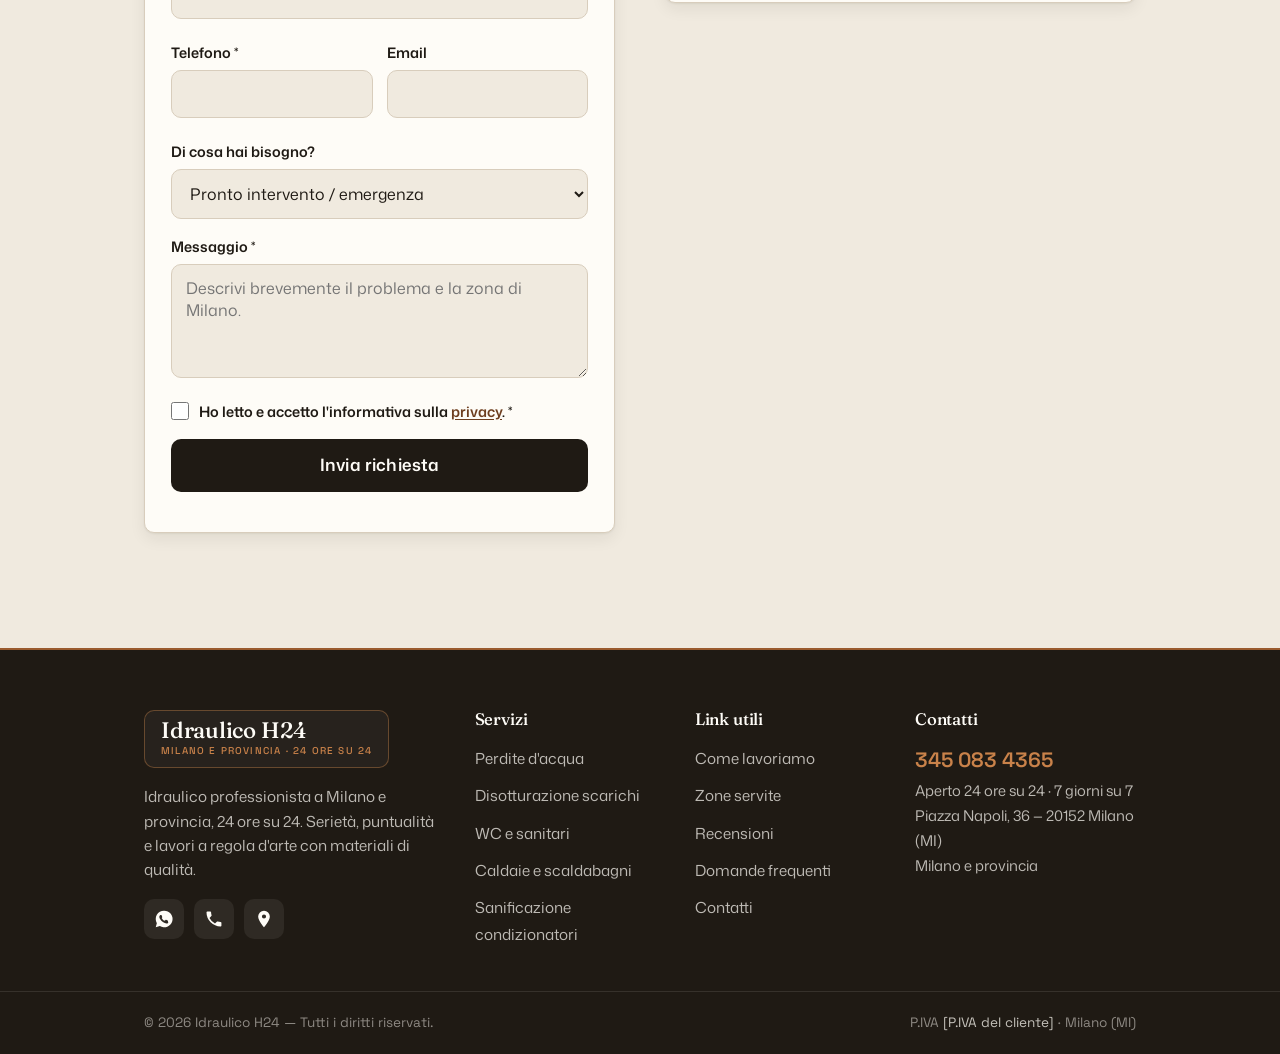
==== commit 1e0e8116: "Idraulico H24: calore e profondità (materia, foto, volto umano) - Profondità: superfici più chiare e" ====
--- a/idraulico-h24/index.html
+++ b/idraulico-h24/index.html
@@ -165,7 +165,8 @@
           <img src="images/hero.jpg" alt="Idraulico H24 al lavoro su un intervento a Milano" loading="eager" onerror="this.style.display='none'" />
           <div class="photo-ph" aria-hidden="true">
             <svg viewBox="0 0 24 24"><path d="M4 5h3l1.4-2h7.2L17 5h3a1 1 0 0 1 1 1v12a1 1 0 0 1-1 1H4a1 1 0 0 1-1-1V6a1 1 0 0 1 1-1Zm8 3.5A4.5 4.5 0 1 0 12 17.5 4.5 4.5 0 0 0 12 8.5Zm0 2a2.5 2.5 0 1 1 0 5 2.5 2.5 0 0 1 0-5Z"/></svg>
-            <span class="photo-ph__label">[FOTO REALE DEL CLIENTE]</span>
+            <span class="photo-ph__label">[FOTO: furgone o intervento reale]</span>
+            <span class="photo-ph__sub">verticale o quadrata · images/hero.jpg</span>
           </div>
         </figure>
       </div>
@@ -300,6 +301,68 @@
               <li>Rifacimento tubazioni</li>
             </ul>
           </article>
+        </div>
+      </div>
+    </section>
+
+    <!-- ===== LAVORI REALIZZATI ===== -->
+    <section class="section section--alt lavori" id="lavori">
+      <div class="container">
+        <div class="section__head reveal">
+          <p class="eyebrow">Lavori realizzati</p>
+          <h2 class="section__title">Alcuni dei nostri interventi</h2>
+          <p class="section__lead">Foto reali dei lavori eseguiti a Milano e provincia: la prova concreta di come lavoriamo. Sostituisci i riquadri con le tue foto.</p>
+        </div>
+
+        <div class="gallery">
+          <figure class="gallery__item reveal">
+            <img src="images/lavoro-1.jpg" alt="Lavoro realizzato a Milano — bagno rifatto" loading="lazy" onerror="this.style.display='none'" />
+            <div class="photo-ph" aria-hidden="true">
+              <svg viewBox="0 0 24 24"><path d="M4 5h3l1.4-2h7.2L17 5h3a1 1 0 0 1 1 1v12a1 1 0 0 1-1 1H4a1 1 0 0 1-1-1V6a1 1 0 0 1 1-1Zm8 3.5A4.5 4.5 0 1 0 12 17.5 4.5 4.5 0 0 0 12 8.5Zm0 2a2.5 2.5 0 1 1 0 5 2.5 2.5 0 0 1 0-5Z"/></svg>
+              <span class="photo-ph__label">[FOTO LAVORO 1]</span>
+              <span class="photo-ph__sub">es. bagno rifatto</span>
+            </div>
+          </figure>
+          <figure class="gallery__item reveal">
+            <img src="images/lavoro-2.jpg" alt="Lavoro realizzato a Milano — riparazione perdita" loading="lazy" onerror="this.style.display='none'" />
+            <div class="photo-ph" aria-hidden="true">
+              <svg viewBox="0 0 24 24"><path d="M4 5h3l1.4-2h7.2L17 5h3a1 1 0 0 1 1 1v12a1 1 0 0 1-1 1H4a1 1 0 0 1-1-1V6a1 1 0 0 1 1-1Zm8 3.5A4.5 4.5 0 1 0 12 17.5 4.5 4.5 0 0 0 12 8.5Zm0 2a2.5 2.5 0 1 1 0 5 2.5 2.5 0 0 1 0-5Z"/></svg>
+              <span class="photo-ph__label">[FOTO LAVORO 2]</span>
+              <span class="photo-ph__sub">es. riparazione perdita</span>
+            </div>
+          </figure>
+          <figure class="gallery__item reveal">
+            <img src="images/lavoro-3.jpg" alt="Lavoro realizzato a Milano — caldaia installata" loading="lazy" onerror="this.style.display='none'" />
+            <div class="photo-ph" aria-hidden="true">
+              <svg viewBox="0 0 24 24"><path d="M4 5h3l1.4-2h7.2L17 5h3a1 1 0 0 1 1 1v12a1 1 0 0 1-1 1H4a1 1 0 0 1-1-1V6a1 1 0 0 1 1-1Zm8 3.5A4.5 4.5 0 1 0 12 17.5 4.5 4.5 0 0 0 12 8.5Zm0 2a2.5 2.5 0 1 1 0 5 2.5 2.5 0 0 1 0-5Z"/></svg>
+              <span class="photo-ph__label">[FOTO LAVORO 3]</span>
+              <span class="photo-ph__sub">es. caldaia installata</span>
+            </div>
+          </figure>
+          <figure class="gallery__item reveal">
+            <img src="images/lavoro-4.jpg" alt="Lavoro realizzato a Milano — scarico disotturato" loading="lazy" onerror="this.style.display='none'" />
+            <div class="photo-ph" aria-hidden="true">
+              <svg viewBox="0 0 24 24"><path d="M4 5h3l1.4-2h7.2L17 5h3a1 1 0 0 1 1 1v12a1 1 0 0 1-1 1H4a1 1 0 0 1-1-1V6a1 1 0 0 1 1-1Zm8 3.5A4.5 4.5 0 1 0 12 17.5 4.5 4.5 0 0 0 12 8.5Zm0 2a2.5 2.5 0 1 1 0 5 2.5 2.5 0 0 1 0-5Z"/></svg>
+              <span class="photo-ph__label">[FOTO LAVORO 4]</span>
+              <span class="photo-ph__sub">es. scarico disotturato</span>
+            </div>
+          </figure>
+          <figure class="gallery__item reveal">
+            <img src="images/lavoro-5.jpg" alt="Lavoro realizzato a Milano — nuova rubinetteria" loading="lazy" onerror="this.style.display='none'" />
+            <div class="photo-ph" aria-hidden="true">
+              <svg viewBox="0 0 24 24"><path d="M4 5h3l1.4-2h7.2L17 5h3a1 1 0 0 1 1 1v12a1 1 0 0 1-1 1H4a1 1 0 0 1-1-1V6a1 1 0 0 1 1-1Zm8 3.5A4.5 4.5 0 1 0 12 17.5 4.5 4.5 0 0 0 12 8.5Zm0 2a2.5 2.5 0 1 1 0 5 2.5 2.5 0 0 1 0-5Z"/></svg>
+              <span class="photo-ph__label">[FOTO LAVORO 5]</span>
+              <span class="photo-ph__sub">es. nuova rubinetteria</span>
+            </div>
+          </figure>
+          <figure class="gallery__item reveal">
+            <img src="images/lavoro-6.jpg" alt="Lavoro realizzato a Milano — prima e dopo" loading="lazy" onerror="this.style.display='none'" />
+            <div class="photo-ph" aria-hidden="true">
+              <svg viewBox="0 0 24 24"><path d="M4 5h3l1.4-2h7.2L17 5h3a1 1 0 0 1 1 1v12a1 1 0 0 1-1 1H4a1 1 0 0 1-1-1V6a1 1 0 0 1 1-1Zm8 3.5A4.5 4.5 0 1 0 12 17.5 4.5 4.5 0 0 0 12 8.5Zm0 2a2.5 2.5 0 1 1 0 5 2.5 2.5 0 0 1 0-5Z"/></svg>
+              <span class="photo-ph__label">[FOTO LAVORO 6]</span>
+              <span class="photo-ph__sub">es. prima / dopo</span>
+            </div>
+          </figure>
         </div>
       </div>
     </section>
@@ -340,7 +403,7 @@
     </section>
 
     <!-- ===== COME LAVORIAMO ===== -->
-    <section class="section come-lavoriamo" id="come-lavoriamo">
+    <section class="section section--alt come-lavoriamo" id="come-lavoriamo">
       <div class="container">
         <div class="section__head reveal">
           <p class="eyebrow">Come lavoriamo</p>
@@ -369,6 +432,38 @@
             <h3>Garanzia</h3>
             <p>Ti lasciamo un lavoro pulito e duraturo, con la nostra serietà e puntualità.</p>
           </div>
+        </div>
+      </div>
+    </section>
+
+    <!-- ===== CHI SIAMO ===== -->
+    <section class="section section--dark about" id="chi-siamo">
+      <div class="container about__grid">
+        <figure class="about__media reveal reveal--scale">
+          <img src="images/titolare.jpg" alt="Il titolare di Idraulico H24" loading="lazy" onerror="this.style.display='none'" />
+          <div class="photo-ph" aria-hidden="true">
+            <svg viewBox="0 0 24 24"><path d="M12 12a5 5 0 1 0 0-10 5 5 0 0 0 0 10Zm0 2c-5 0-9 2.5-9 6v2h18v-2c0-3.5-4-6-9-6Z"/></svg>
+            <span class="photo-ph__label">[FOTO: titolare/squadra]</span>
+            <span class="photo-ph__sub">un volto vero converte · images/titolare.jpg</span>
+          </div>
+        </figure>
+
+        <div class="about__text reveal">
+          <p class="eyebrow">Chi siamo</p>
+          <h2>Il tuo idraulico di fiducia</h2>
+          <p class="about__lead">
+            Mi chiamo <strong>[Nome]</strong> e da oltre <strong>[anni]</strong> anni risolvo problemi
+            idraulici a Milano e provincia. Rispondo io al telefono, vengo io a casa tua e ti dico
+            subito e con chiarezza cosa serve — senza sorprese in fattura.
+          </p>
+          <p class="about__lead">
+            Lavoro con serietà e puntualità, con materiali di qualità, per privati, aziende e condomini.
+            Per me un intervento è finito solo quando funziona ed è tutto pulito.
+          </p>
+          <a class="btn btn--primary" href="tel:+393450834365">
+            <svg class="ico" viewBox="0 0 24 24" aria-hidden="true"><path d="M6.6 10.8a15.4 15.4 0 0 0 6.6 6.6l2.2-2.2c.3-.3.7-.4 1-.2 1.1.4 2.3.6 3.5.6.6 0 1 .5 1 1V20c0 .6-.4 1-1 1A17 17 0 0 1 3 4c0-.6.5-1 1-1h3.5c.6 0 1 .4 1 1 0 1.2.2 2.4.6 3.5.1.4 0 .8-.3 1l-2.2 2.3Z"/></svg>
+            <span>Chiama <strong class="num">345 083 4365</strong></span>
+          </a>
         </div>
       </div>
     </section>
--- a/idraulico-h24/css/style.css
+++ b/idraulico-h24/css/style.css
@@ -8,11 +8,11 @@
 
 :root {
   /* Base — calce e gesso */
-  --bg:            #F2EDE4;
-  --surface:       #FBF8F2;
-  --surface-2:     #ECE4D7;   /* sezioni alternate */
+  --bg:            #F0EADF;   /* fondo calce, leggermente più pieno */
+  --surface:       #FEFCF7;   /* card e superfici: più chiare, si staccano dal fondo */
+  --surface-2:     #E8DFD0;   /* fasce/sezioni alternate, tono più caldo */
   --ink:           #1F1A14;
-  --ink-soft:      #5C5247;
+  --ink-soft:      #564B3F;   /* testo secondario, un filo più scuro per contrasto AA */
 
   /* Accento — ottone/rame brunito (l'identità) */
   --accent:        #9A5B2E;
@@ -26,10 +26,10 @@
   --warning:       #B5462E;
   --star:          #C2812F;
 
-  /* Profondità (parsimonia) */
-  --shadow-sm: 0 1px 2px rgba(31,26,20,.05), 0 4px 14px rgba(31,26,20,.06);
-  --shadow:    0 1px 2px rgba(31,26,20,.06), 0 8px 24px rgba(31,26,20,.08);
-  --shadow-lg: 0 2px 4px rgba(31,26,20,.08), 0 24px 56px rgba(31,26,20,.16);
+  /* Profondità (parsimonia) — più definita ma morbida */
+  --shadow-sm: 0 1px 2px rgba(31,26,20,.06), 0 6px 16px rgba(31,26,20,.07);
+  --shadow:    0 2px 4px rgba(31,26,20,.07), 0 14px 32px rgba(31,26,20,.11);
+  --shadow-lg: 0 4px 8px rgba(31,26,20,.09), 0 28px 60px rgba(31,26,20,.17);
 
   /* Alias legacy (così le classi esistenti restano valide) */
   --muted: var(--ink-soft);
@@ -273,6 +273,7 @@
 }
 .photo-ph svg { width: 40px; height: 40px; fill: var(--accent-deep); opacity: .55; }
 .photo-ph__label { font-family: var(--font-util); font-weight: 600; font-size: .82rem; letter-spacing: .06em; color: var(--accent-deep); }
+.photo-ph__sub { font-family: var(--font-util); font-size: .68rem; letter-spacing: .03em; color: var(--accent-deep); opacity: .65; }
 
 /* =====================================================================
    TRUST BAR (numeri) — officina scura
@@ -316,11 +317,13 @@
 .cards { display: grid; gap: 22px; }
 .servizi__grid { grid-template-columns: repeat(3, 1fr); }
 .card {
-  background: var(--surface); border: 1px solid var(--line); border-radius: var(--radius);
-  padding: 30px 26px; box-shadow: var(--shadow-sm);
-  transition: transform .25s var(--ease), box-shadow .25s var(--ease), border-color .25s;
-}
-.card:hover { transform: translateY(-4px); box-shadow: var(--shadow); border-color: var(--line); }
+  background: var(--surface); border: 1px solid var(--line);
+  border-top: 3px solid var(--accent);              /* il "filo" in rame: il conduttore visivo */
+  border-radius: var(--radius);
+  padding: 28px 26px; box-shadow: var(--shadow);
+  transition: transform .25s var(--ease), box-shadow .25s var(--ease);
+}
+.card:hover { transform: translateY(-6px); box-shadow: var(--shadow-lg); }
 .card__icon {
   width: 52px; height: 52px; border-radius: var(--radius); display: grid; place-items: center; margin-bottom: 18px;
   background: var(--surface-2); border: 1px solid var(--line);
@@ -368,15 +371,42 @@
 .featured .btn--ghost-dark:hover { border-color: var(--surface); color: var(--surface); background: rgba(251,248,242,.08); }
 
 /* =====================================================================
+   LAVORI REALIZZATI (galleria)
+   ===================================================================== */
+.gallery { display: grid; grid-template-columns: repeat(3, 1fr); gap: 18px; }
+.gallery__item {
+  position: relative; margin: 0; aspect-ratio: 4 / 3; border-radius: var(--radius); overflow: hidden;
+  border: 1px solid var(--line); box-shadow: var(--shadow);
+  transition: transform .25s var(--ease), box-shadow .25s var(--ease);
+}
+.gallery__item:hover { transform: translateY(-4px); box-shadow: var(--shadow-lg); }
+.gallery__item img { width: 100%; height: 100%; object-fit: cover; position: relative; z-index: 2; }
+
+/* =====================================================================
+   CHI SIAMO (officina scura, volto umano)
+   ===================================================================== */
+.about__grid { display: grid; grid-template-columns: .82fr 1.18fr; gap: clamp(2rem, 5vw, 4rem); align-items: center; }
+.about__media {
+  position: relative; margin: 0; aspect-ratio: 4 / 4.4; border-radius: var(--radius); overflow: hidden;
+  border: 1px solid rgba(251,248,242,.14); box-shadow: var(--shadow-lg);
+}
+.about__media img { width: 100%; height: 100%; object-fit: cover; position: relative; z-index: 2; }
+.about .eyebrow { color: rgba(251,248,242,.6); }
+.about h2 { color: var(--surface); font-size: clamp(1.7rem, 3.6vw, 2.4rem); }
+.about__lead { color: rgba(251,248,242,.84); margin-top: 16px; font-size: 1.06rem; }
+.about__lead strong { color: var(--surface); }
+.about__text .btn { margin-top: 26px; }
+
+/* =====================================================================
    PROCESS (come lavoriamo)
    ===================================================================== */
 .process__grid { display: grid; grid-template-columns: repeat(4, 1fr); gap: 22px; counter-reset: step; }
 .step {
   background: var(--surface); border: 1px solid var(--line); border-radius: var(--radius); padding: 32px 24px 26px;
-  position: relative; box-shadow: var(--shadow-sm); text-align: center;
+  position: relative; box-shadow: var(--shadow); text-align: center;
   transition: transform .25s var(--ease), box-shadow .25s var(--ease);
 }
-.step:hover { transform: translateY(-4px); box-shadow: var(--shadow); }
+.step:hover { transform: translateY(-5px); box-shadow: var(--shadow-lg); }
 .step__num {
   counter-increment: step; width: 40px; height: 40px; margin: 0 auto 18px; border-radius: 50%;
   background: transparent; color: var(--ink); border: 1px solid var(--line);
@@ -389,7 +419,7 @@
 /* =====================================================================
    WHY (banner)
    ===================================================================== */
-.why { background: var(--surface-2); color: var(--ink); padding: clamp(3.5rem, 7vw, 5.5rem) 0; border-block: 1px solid var(--line); }
+.why { background: var(--bg); color: var(--ink); padding: clamp(3.5rem, 7vw, 5.5rem) 0; border-block: 1px solid var(--line); }
 .why__grid { display: grid; grid-template-columns: repeat(4, 1fr); gap: 30px; }
 .why__item { text-align: center; padding: 0 8px; }
 .why__ico { width: 40px; height: 40px; fill: var(--ink); margin: 0 auto 14px; }
@@ -424,10 +454,10 @@
 .reviews__grid { grid-template-columns: repeat(3, 1fr); }
 .review {
   background: var(--surface); border: 1px solid var(--line); border-radius: var(--radius); padding: 26px 24px;
-  box-shadow: var(--shadow-sm); transition: transform .25s var(--ease), box-shadow .25s var(--ease);
+  box-shadow: var(--shadow); transition: transform .25s var(--ease), box-shadow .25s var(--ease);
   display: flex; flex-direction: column; gap: 13px;
 }
-.review:hover { transform: translateY(-3px); box-shadow: var(--shadow); }
+.review:hover { transform: translateY(-5px); box-shadow: var(--shadow-lg); }
 .review__top { display: flex; align-items: center; justify-content: space-between; gap: 10px; }
 .review .stars { font-size: 1.02rem; }
 .review__g { width: 22px; height: 22px; flex-shrink: 0; }
@@ -499,7 +529,7 @@
 /* =====================================================================
    FOOTER (officina scura)
    ===================================================================== */
-.footer { background: var(--ink); color: rgba(251,248,242,.72); padding-top: 60px; }
+.footer { background: var(--ink); color: rgba(251,248,242,.72); padding-top: 60px; border-top: 2px solid var(--accent); }
 .footer__grid { display: grid; grid-template-columns: 1.6fr 1fr 1fr 1.2fr; gap: 36px; padding-bottom: 44px; }
 .brand__sign--footer { background: rgba(251,248,242,.04); border-color: rgba(201,130,74,.4); box-shadow: none; align-self: flex-start; }
 .brand__sign--footer .brand__name { color: var(--surface); }
@@ -580,8 +610,10 @@
   .process__grid { grid-template-columns: repeat(2, 1fr); }
   .why__grid { grid-template-columns: repeat(2, 1fr); gap: 36px 24px; }
   .footer__grid { grid-template-columns: 1fr 1fr; }
-  .featured__grid, .areas__grid, .contatti__grid { grid-template-columns: 1fr; }
+  .featured__grid, .areas__grid, .contatti__grid, .about__grid { grid-template-columns: 1fr; }
   .featured__media { max-width: 520px; margin-inline: auto; order: -1; }
+  .about__media { order: -1; max-width: 380px; margin-inline: auto; width: 100%; aspect-ratio: 4 / 3.4; }
+  .gallery { grid-template-columns: repeat(2, 1fr); }
   .areas__info .section__title { text-align: center; }
   .areas__info { text-align: center; }
   .areas__chips { justify-content: center; }
@@ -619,6 +651,7 @@
   .stat:nth-child(2) { border-right: 0; }
   .stat { border-bottom: 1px solid rgba(251,248,242,.1); }
   .servizi__grid, .reviews__grid, .process__grid, .why__grid, .footer__grid { grid-template-columns: 1fr; }
+  .gallery { grid-template-columns: repeat(2, 1fr); }
   .form__grid { grid-template-columns: 1fr; }
   /* CTA: il testo lungo può andare a capo, niente overflow orizzontale */
   .hero__actions .btn { width: 100%; white-space: normal; text-align: center; }
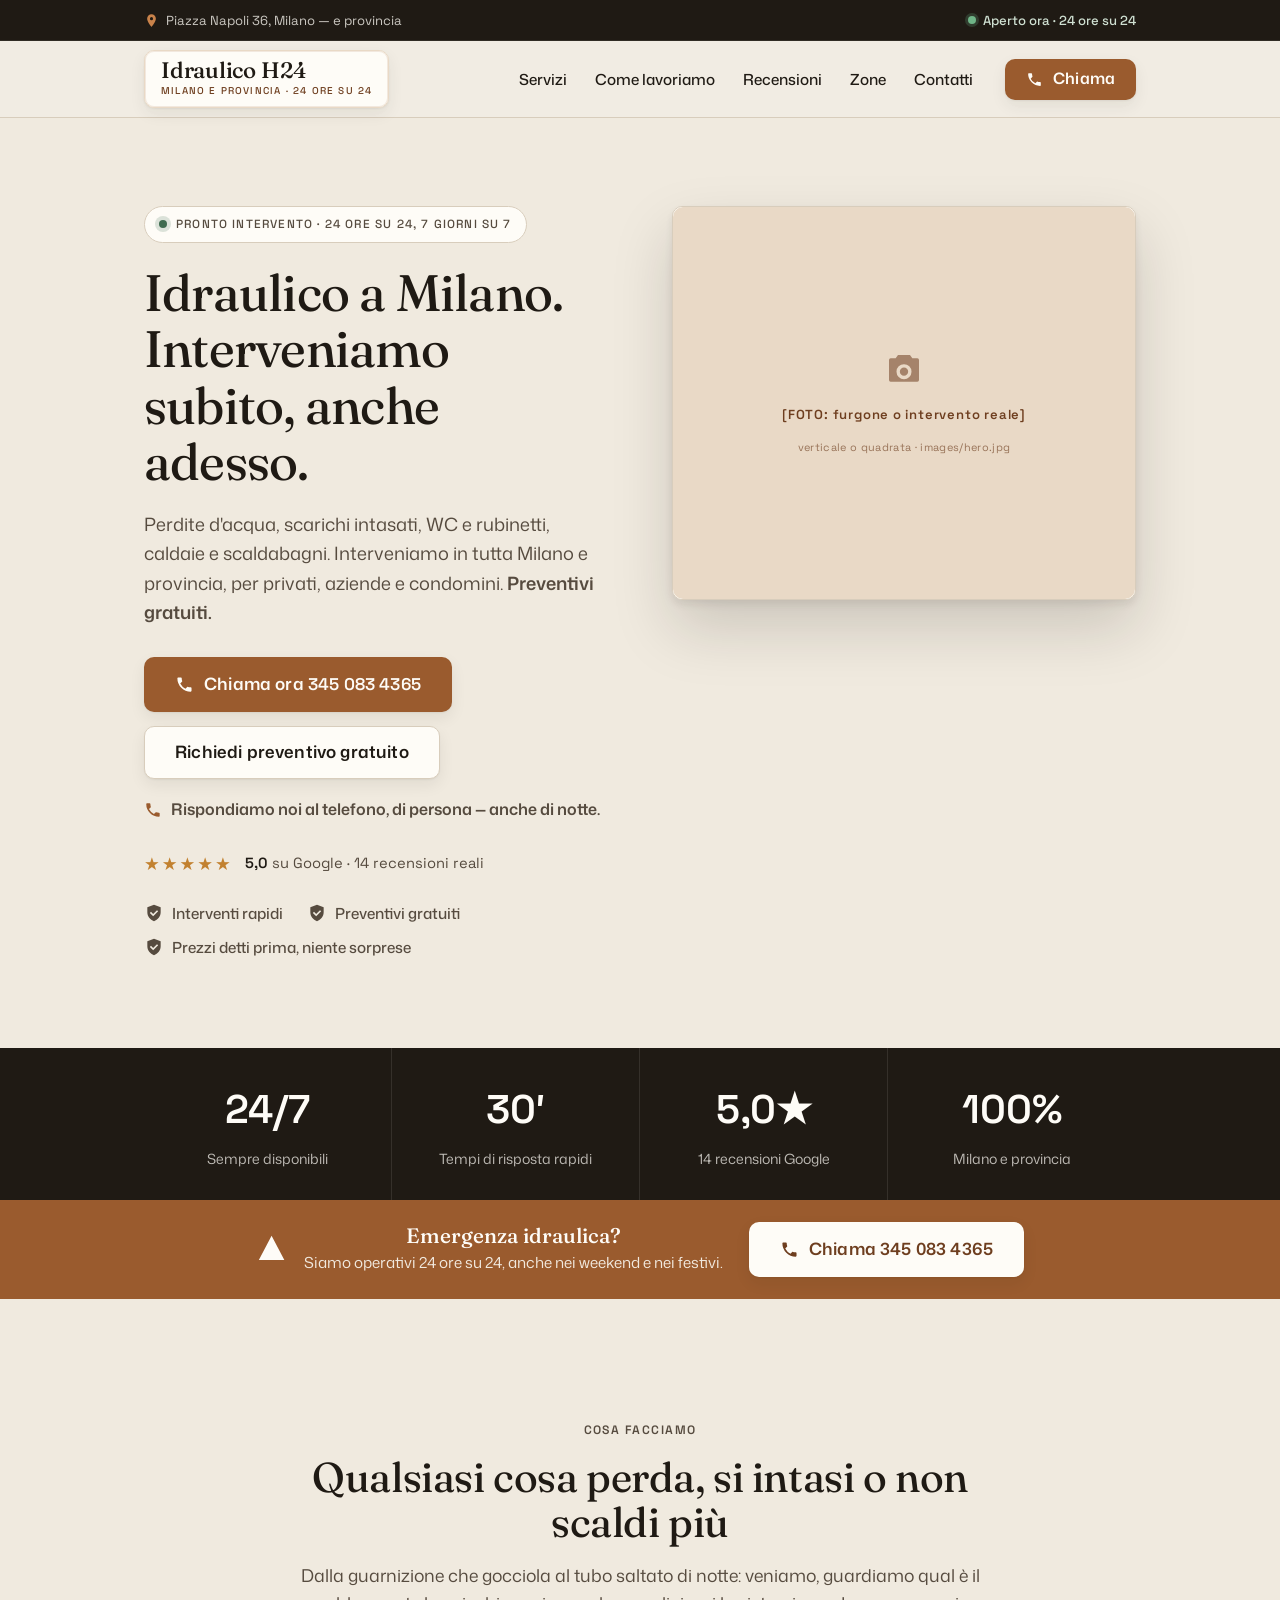
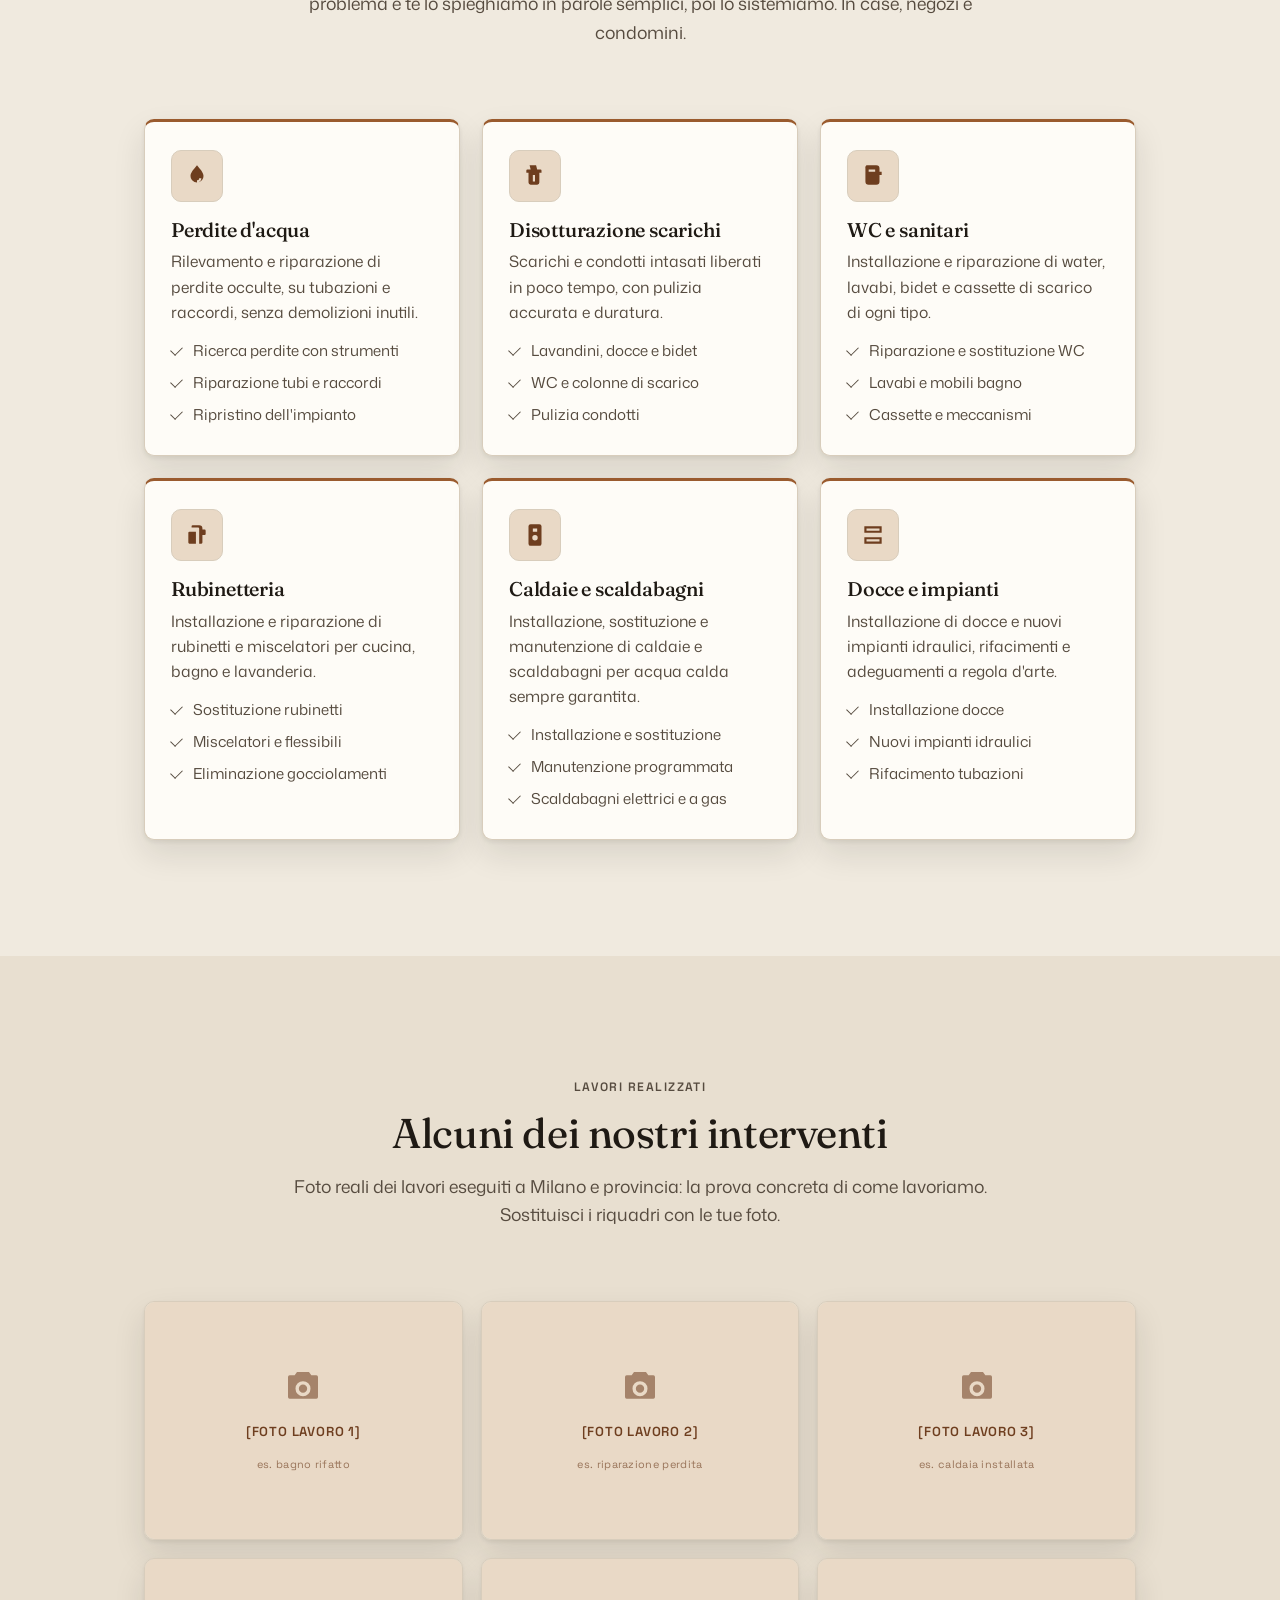
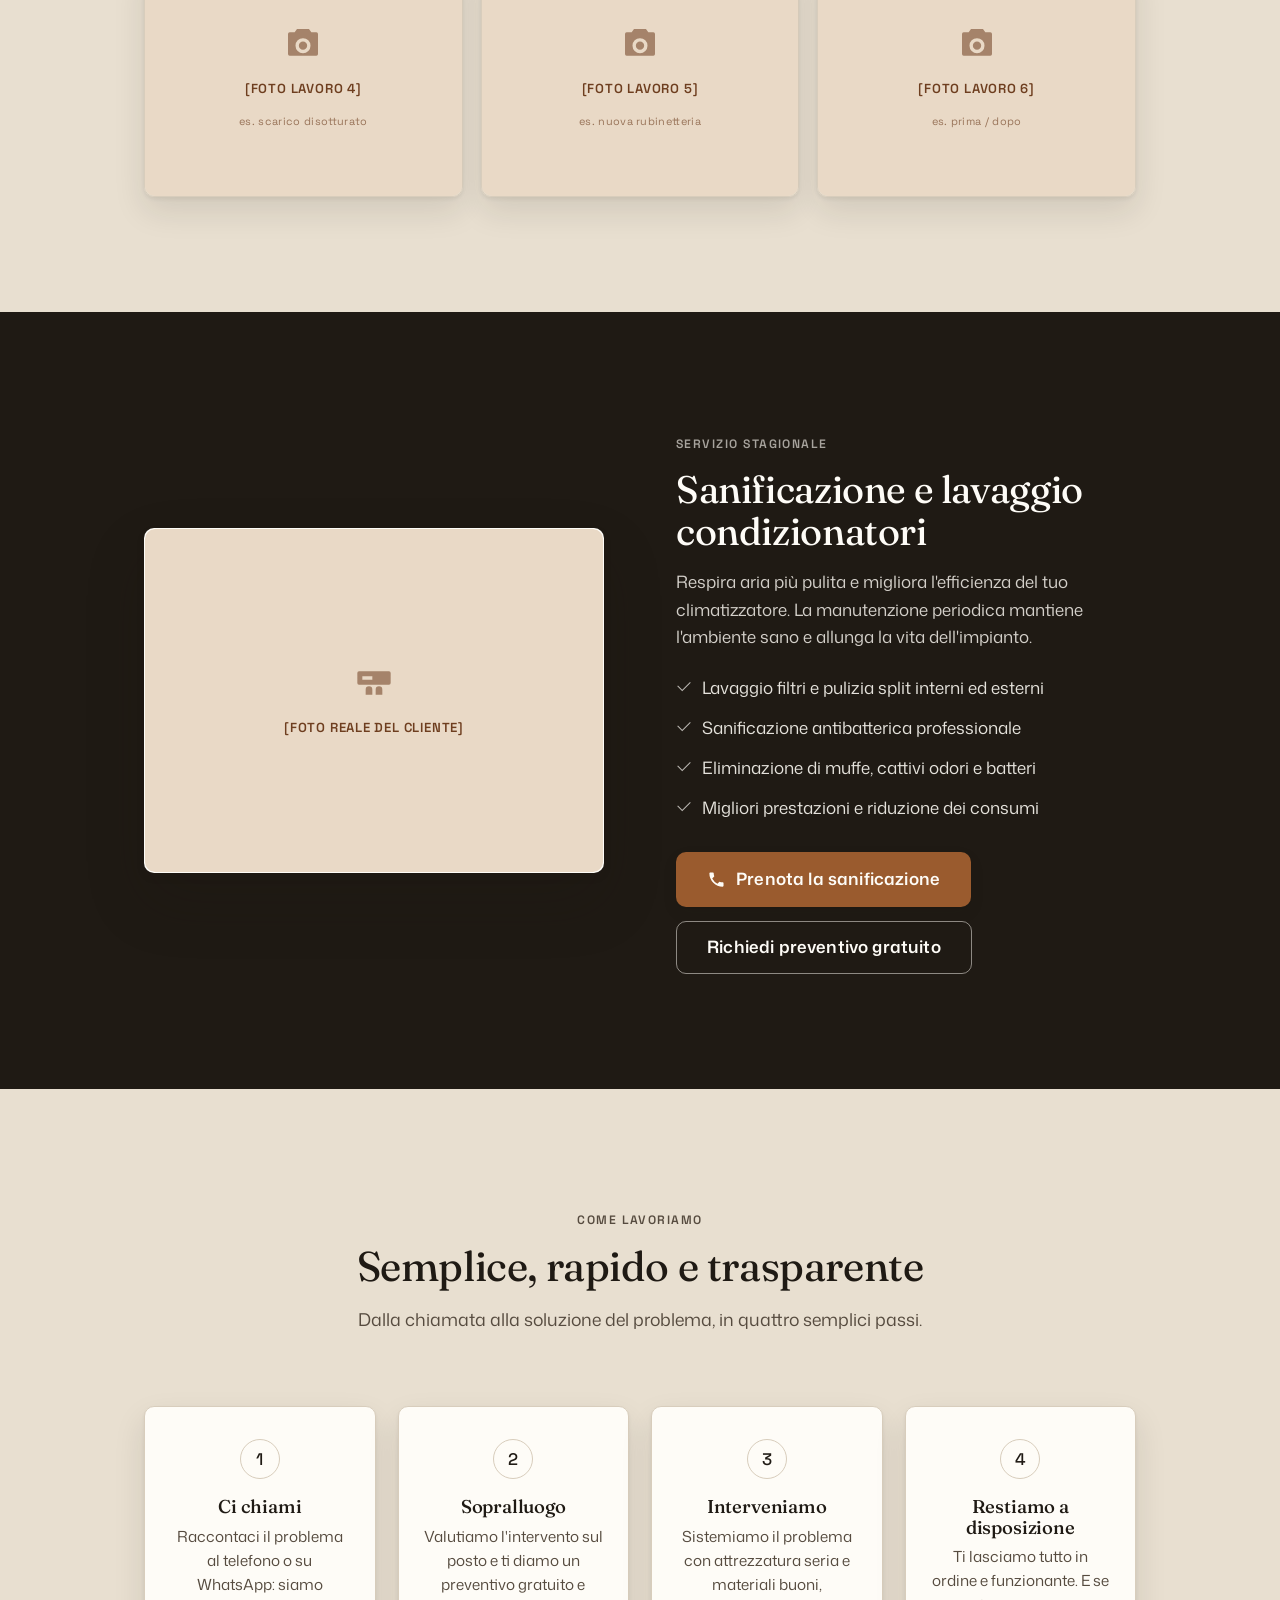
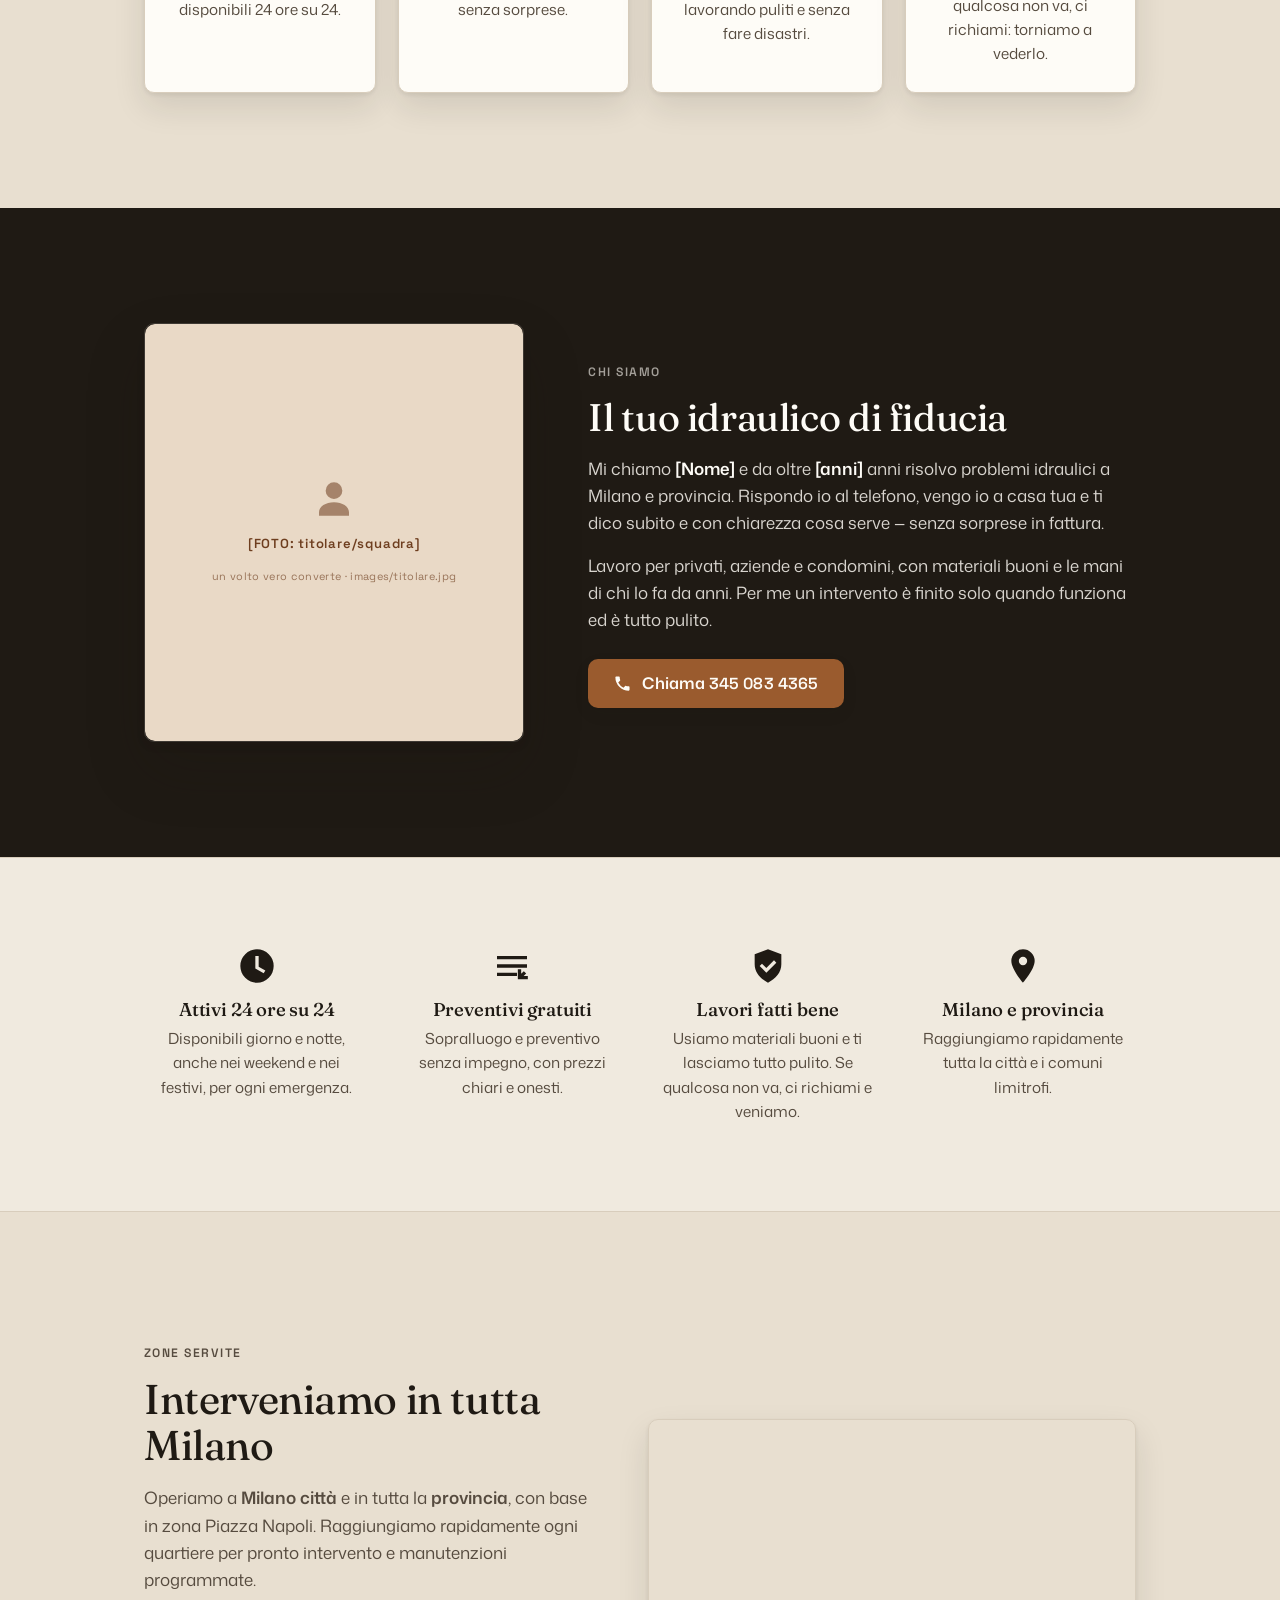
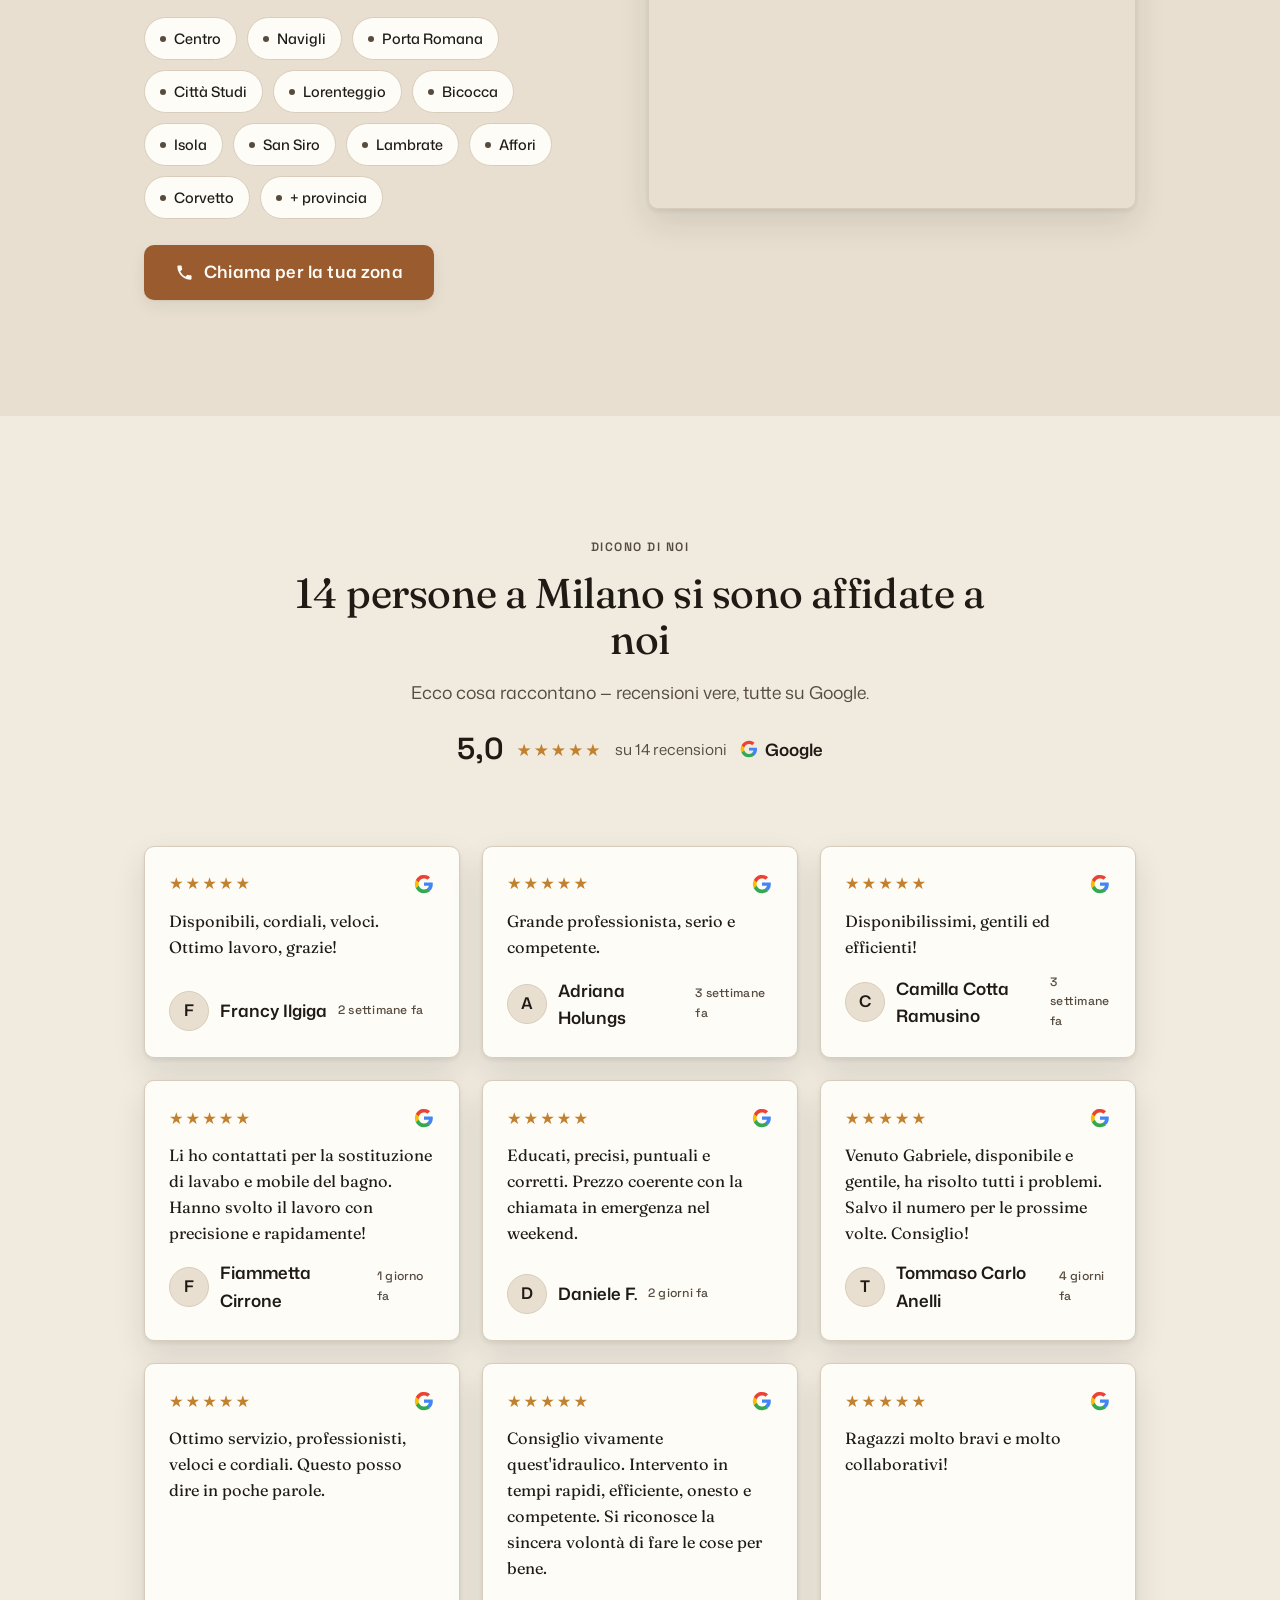
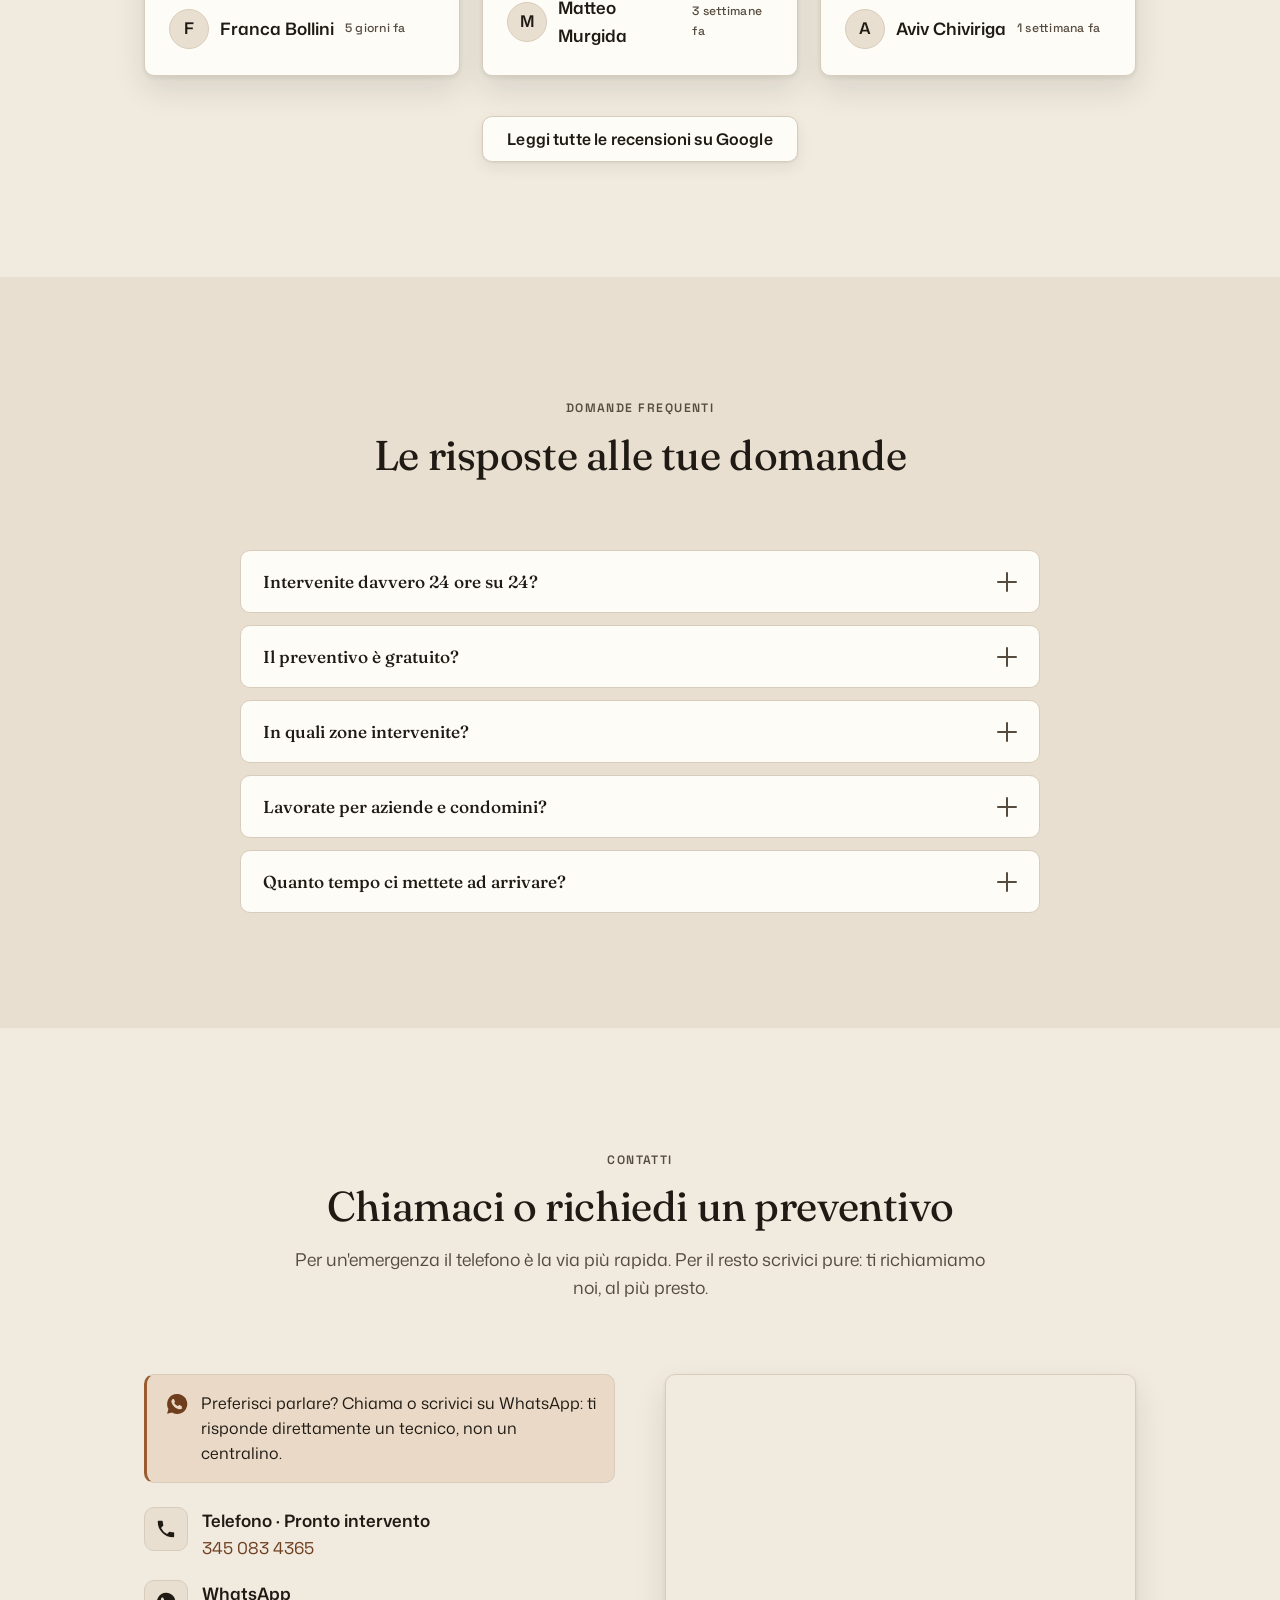
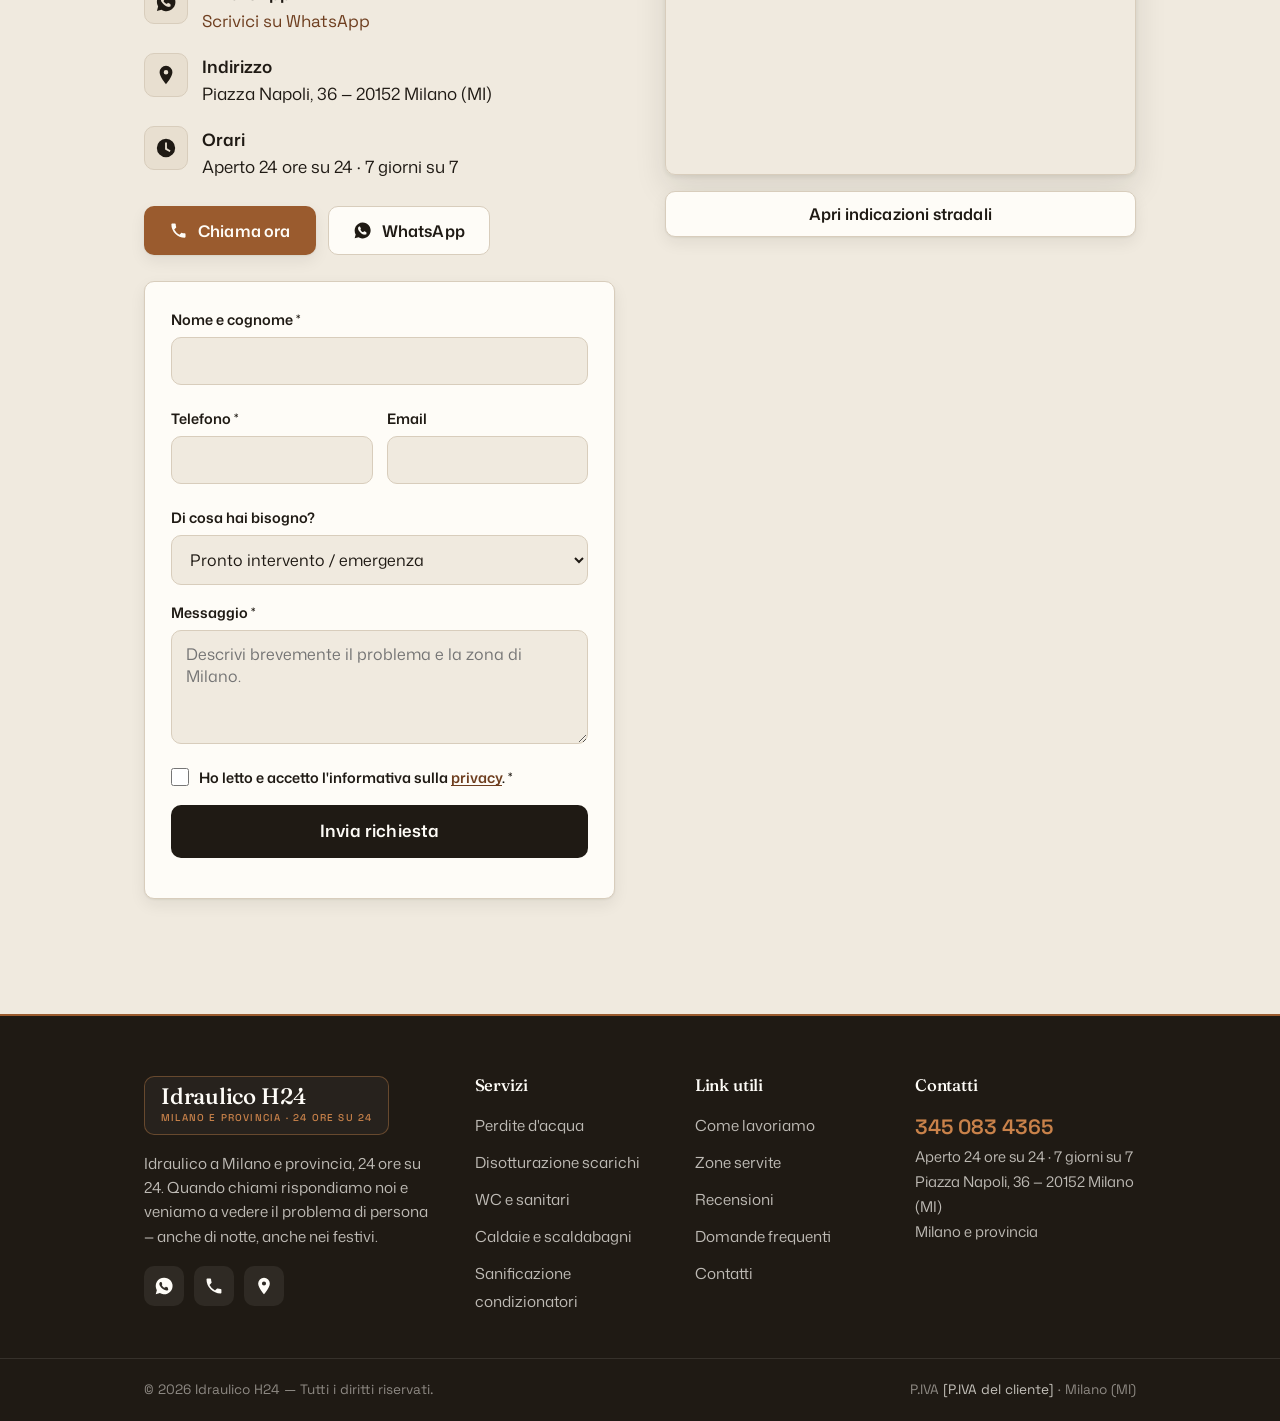
==== commit f98d0b94: "Idraulico H24: più calore umano nei testi e ritocchi materici Testi (voce di una persona vera, nient" ====
--- a/idraulico-h24/index.html
+++ b/idraulico-h24/index.html
@@ -147,6 +147,11 @@
             <a class="btn btn--ghost-dark btn--lg" href="#contatti">Richiedi preventivo gratuito</a>
           </div>
 
+          <p class="hero__reassure">
+            <svg viewBox="0 0 24 24" aria-hidden="true"><path d="M6.6 10.8a15.4 15.4 0 0 0 6.6 6.6l2.2-2.2c.3-.3.7-.4 1-.2 1.1.4 2.3.6 3.5.6.6 0 1 .5 1 1V20c0 .6-.4 1-1 1A17 17 0 0 1 3 4c0-.6.5-1 1-1h3.5c.6 0 1 .4 1 1 0 1.2.2 2.4.6 3.5.1.4 0 .8-.3 1l-2.2 2.3Z"/></svg>
+            Rispondiamo noi al telefono, di persona — anche di notte.
+          </p>
+
           <div class="hero__rating" aria-label="Valutazione media 5 su 5 su Google">
             <span class="stars" aria-hidden="true">★★★★★</span>
             <span class="hero__rating-text">
@@ -157,7 +162,7 @@
           <ul class="hero__points">
             <li class="hero__point"><svg viewBox="0 0 24 24" aria-hidden="true"><path d="M12 2 4 5v6c0 5 3.4 8.6 8 11 4.6-2.4 8-6 8-11V5l-8-3Zm-1 14-4-4 1.4-1.4L11 13.2l4.6-4.6L17 10l-6 6Z"/></svg> Interventi rapidi</li>
             <li class="hero__point"><svg viewBox="0 0 24 24" aria-hidden="true"><path d="M12 2 4 5v6c0 5 3.4 8.6 8 11 4.6-2.4 8-6 8-11V5l-8-3Zm-1 14-4-4 1.4-1.4L11 13.2l4.6-4.6L17 10l-6 6Z"/></svg> Preventivi gratuiti</li>
-            <li class="hero__point"><svg viewBox="0 0 24 24" aria-hidden="true"><path d="M12 2 4 5v6c0 5 3.4 8.6 8 11 4.6-2.4 8-6 8-11V5l-8-3Zm-1 14-4-4 1.4-1.4L11 13.2l4.6-4.6L17 10l-6 6Z"/></svg> Lavori a regola d'arte</li>
+            <li class="hero__point"><svg viewBox="0 0 24 24" aria-hidden="true"><path d="M12 2 4 5v6c0 5 3.4 8.6 8 11 4.6-2.4 8-6 8-11V5l-8-3Zm-1 14-4-4 1.4-1.4L11 13.2l4.6-4.6L17 10l-6 6Z"/></svg> Prezzi detti prima, niente sorprese</li>
           </ul>
         </div>
 
@@ -215,11 +220,11 @@
     <section class="section servizi" id="servizi">
       <div class="container">
         <div class="section__head reveal">
-          <p class="eyebrow">I nostri servizi</p>
-          <h2 class="section__title">Ogni problema idraulico, una soluzione</h2>
+          <p class="eyebrow">Cosa facciamo</p>
+          <h2 class="section__title">Qualsiasi cosa perda, si intasi o non scaldi più</h2>
           <p class="section__lead">
-            Dalla piccola riparazione al pronto intervento d'emergenza: interveniamo su impianti
-            di privati, aziende e condomini con materiali di qualità e lavori garantiti.
+            Dalla guarnizione che gocciola al tubo saltato di notte: veniamo, guardiamo qual è il
+            problema e te lo spieghiamo in parole semplici, poi lo sistemiamo. In case, negozi e condomini.
           </p>
         </div>
 
@@ -425,12 +430,12 @@
           <div class="step reveal">
             <div class="step__num" aria-hidden="true"></div>
             <h3>Interveniamo</h3>
-            <p>Risolviamo rapidamente con materiali di qualità e lavori eseguiti a regola d'arte.</p>
+            <p>Sistemiamo il problema con attrezzatura seria e materiali buoni, lavorando puliti e senza fare disastri.</p>
           </div>
           <div class="step reveal">
             <div class="step__num" aria-hidden="true"></div>
-            <h3>Garanzia</h3>
-            <p>Ti lasciamo un lavoro pulito e duraturo, con la nostra serietà e puntualità.</p>
+            <h3>Restiamo a disposizione</h3>
+            <p>Ti lasciamo tutto in ordine e funzionante. E se qualcosa non va, ci richiami: torniamo a vederlo.</p>
           </div>
         </div>
       </div>
@@ -457,7 +462,7 @@
             subito e con chiarezza cosa serve — senza sorprese in fattura.
           </p>
           <p class="about__lead">
-            Lavoro con serietà e puntualità, con materiali di qualità, per privati, aziende e condomini.
+            Lavoro per privati, aziende e condomini, con materiali buoni e le mani di chi lo fa da anni.
             Per me un intervento è finito solo quando funziona ed è tutto pulito.
           </p>
           <a class="btn btn--primary" href="tel:+393450834365">
@@ -483,8 +488,8 @@
         </div>
         <div class="why__item reveal">
           <svg class="why__ico" viewBox="0 0 24 24" aria-hidden="true"><path d="M12 2 4 5v6c0 5 3.4 8.6 8 11 4.6-2.4 8-6 8-11V5l-8-3Zm-1 14-4-4 1.4-1.4L11 13.2l4.6-4.6L17 10l-6 6Z"/></svg>
-          <h3>Lavori garantiti</h3>
-          <p>Interventi a regola d'arte con materiali di qualità: serietà e puntualità sempre.</p>
+          <h3>Lavori fatti bene</h3>
+          <p>Usiamo materiali buoni e ti lasciamo tutto pulito. Se qualcosa non va, ci richiami e veniamo.</p>
         </div>
         <div class="why__item reveal">
           <svg class="why__ico" viewBox="0 0 24 24" aria-hidden="true"><path d="M12 2a7 7 0 0 0-7 7c0 5 7 13 7 13s7-8 7-13a7 7 0 0 0-7-7Zm0 9.5A2.5 2.5 0 1 1 12 6.5a2.5 2.5 0 0 1 0 5Z"/></svg>
@@ -541,7 +546,8 @@
       <div class="container">
         <div class="section__head reveal">
           <p class="eyebrow">Dicono di noi</p>
-          <h2 class="section__title">Recensioni dei nostri clienti</h2>
+          <h2 class="section__title">14 persone a Milano si sono affidate a noi</h2>
+          <p class="section__lead">Ecco cosa raccontano — recensioni vere, tutte su Google.</p>
           <div class="google-rating">
             <span class="google-rating__score">5,0</span>
             <span class="stars" aria-hidden="true">★★★★★</span>
@@ -715,12 +721,16 @@
         <div class="section__head reveal">
           <p class="eyebrow">Contatti</p>
           <h2 class="section__title">Chiamaci o richiedi un preventivo</h2>
-          <p class="section__lead">Per le emergenze il telefono è il modo più rapido. Per richieste non urgenti, scrivici: ti ricontattiamo al più presto.</p>
+          <p class="section__lead">Per un'emergenza il telefono è la via più rapida. Per il resto scrivici pure: ti richiamiamo noi, al più presto.</p>
         </div>
 
         <div class="contatti__grid">
           <!-- Info + form -->
           <div class="contatti__col reveal">
+            <p class="contatti__warm">
+              <svg viewBox="0 0 24 24" aria-hidden="true"><path d="M12 2a10 10 0 0 0-8.6 15l-1.3 4.8 4.9-1.3A10 10 0 1 0 12 2Zm5.3 14.1c-.2.6-1.3 1.2-1.8 1.2-.5.1-1 .1-1.7-.1-.4-.1-.9-.3-1.6-.6-2.8-1.2-4.6-4-4.7-4.2-.1-.2-1.1-1.5-1.1-2.8 0-1.3.7-2 .9-2.2.2-.3.5-.3.7-.3h.5c.2 0 .4 0 .6.5l.8 1.9c.1.2.1.4 0 .5l-.4.6c-.1.2-.3.3-.1.6.1.3.6 1 1.3 1.6.9.8 1.6 1 1.9 1.2.2.1.4.1.6-.1l.7-.8c.2-.2.3-.2.6-.1l1.8.9c.3.1.4.2.5.3.1.2.1.7-.1 1.4Z"/></svg>
+              <span>Preferisci parlare? Chiama o scrivici su WhatsApp: ti risponde direttamente un tecnico, non un centralino.</span>
+            </p>
             <ul class="contact-list">
               <li>
                 <span class="contact-list__ico"><svg viewBox="0 0 24 24" aria-hidden="true"><path d="M6.6 10.8a15.4 15.4 0 0 0 6.6 6.6l2.2-2.2c.3-.3.7-.4 1-.2 1.1.4 2.3.6 3.5.6.6 0 1 .5 1 1V20c0 .6-.4 1-1 1A17 17 0 0 1 3 4c0-.6.5-1 1-1h3.5c.6 0 1 .4 1 1 0 1.2.2 2.4.6 3.5.1.4 0 .8-.3 1l-2.2 2.3Z"/></svg></span>
@@ -822,7 +832,7 @@
           <span class="brand__name">Idraulico&nbsp;H24</span>
           <span class="brand__sub">Milano e provincia · 24 ore su 24</span>
         </span>
-        <p>Idraulico professionista a Milano e provincia, 24 ore su 24. Serietà, puntualità e lavori a regola d'arte con materiali di qualità.</p>
+        <p>Idraulico a Milano e provincia, 24 ore su 24. Quando chiami rispondiamo noi e veniamo a vedere il problema di persona — anche di notte, anche nei festivi.</p>
         <div class="social">
           <a href="https://wa.me/393450834365" target="_blank" rel="noopener" aria-label="WhatsApp" class="social__link"><svg viewBox="0 0 24 24" aria-hidden="true"><path d="M12 2a10 10 0 0 0-8.6 15l-1.3 4.8 4.9-1.3A10 10 0 1 0 12 2Zm5.3 14.1c-.2.6-1.3 1.2-1.8 1.2-.5.1-1 .1-1.7-.1-.4-.1-.9-.3-1.6-.6-2.8-1.2-4.6-4-4.7-4.2-.1-.2-1.1-1.5-1.1-2.8 0-1.3.7-2 .9-2.2.2-.3.5-.3.7-.3h.5c.2 0 .4 0 .6.5l.8 1.9c.1.2.1.4 0 .5l-.4.6c-.1.2-.3.3-.1.6.1.3.6 1 1.3 1.6.9.8 1.6 1 1.9 1.2.2.1.4.1.6-.1l.7-.8c.2-.2.3-.2.6-.1l1.8.9c.3.1.4.2.5.3.1.2.1.7-.1 1.4Z"/></svg></a>
           <a href="tel:+393450834365" aria-label="Telefono" class="social__link"><svg viewBox="0 0 24 24" aria-hidden="true"><path d="M6.6 10.8a15.4 15.4 0 0 0 6.6 6.6l2.2-2.2c.3-.3.7-.4 1-.2 1.1.4 2.3.6 3.5.6.6 0 1 .5 1 1V20c0 .6-.4 1-1 1A17 17 0 0 1 3 4c0-.6.5-1 1-1h3.5c.6 0 1 .4 1 1 0 1.2.2 2.4.6 3.5.1.4 0 .8-.3 1l-2.2 2.3Z"/></svg></a>
--- a/idraulico-h24/css/style.css
+++ b/idraulico-h24/css/style.css
@@ -323,14 +323,16 @@
   padding: 28px 26px; box-shadow: var(--shadow);
   transition: transform .25s var(--ease), box-shadow .25s var(--ease);
 }
-.card:hover { transform: translateY(-6px); box-shadow: var(--shadow-lg); }
+.card:hover { transform: translateY(-6px); box-shadow: var(--shadow-lg); border-color: var(--accent); }
+.card:hover .card__icon { border-color: var(--accent); color: var(--accent-deep); }
 .card__icon {
   width: 52px; height: 52px; border-radius: var(--radius); display: grid; place-items: center; margin-bottom: 18px;
-  background: var(--surface-2); border: 1px solid var(--line);
-}
-.card__icon svg { width: 26px; height: 26px; fill: var(--ink); }
-/* le varianti restano per compatibilità ma hanno tutte lo stesso stile sobrio */
-.card__icon--blue, .card__icon--cyan, .card__icon--accent { background: var(--surface-2); }
+  background: var(--accent-tint); border: 1px solid var(--line);
+  transition: border-color .25s var(--ease), color .25s var(--ease);
+}
+.card__icon svg { width: 26px; height: 26px; fill: var(--accent-deep); }
+/* le varianti restano per compatibilità ma hanno tutte lo stesso contenitore in rame tenue */
+.card__icon--blue, .card__icon--cyan, .card__icon--accent { background: var(--accent-tint); }
 .card__title { font-size: 1.24rem; margin-bottom: 8px; font-weight: 500; }
 .card p { color: var(--ink-soft); font-size: .98rem; }
 .card__list { display: grid; gap: 8px; margin-top: 14px; }
@@ -576,6 +578,24 @@
 .to-top svg { width: 24px; height: 24px; fill: var(--surface); }
 .to-top.is-visible { opacity: 1; visibility: visible; transform: translateY(0); }
 .to-top:hover { transform: translateY(-2px); background: var(--accent); }
+
+/* =====================================================================
+   RITOCCHI CALORE — riga rassicurante hero, callout contatti
+   ===================================================================== */
+.hero__reassure {
+  display: inline-flex; align-items: center; gap: 9px; margin-top: 18px;
+  color: var(--ink-soft); font-weight: 600; font-size: 1rem;
+}
+.hero__reassure svg { width: 18px; height: 18px; fill: var(--accent); flex-shrink: 0; }
+
+.contatti__warm {
+  display: flex; gap: 12px; align-items: flex-start;
+  background: var(--accent-tint); border: 1px solid var(--line);
+  border-left: 3px solid var(--accent);
+  border-radius: var(--radius); padding: 16px 18px; margin-bottom: 24px;
+  color: var(--ink); font-size: 1rem; line-height: 1.55;
+}
+.contatti__warm svg { width: 24px; height: 24px; fill: var(--accent-deep); flex-shrink: 0; margin-top: 1px; }
 
 /* =====================================================================
    MOVIMENTO — intenzionale, tempi e direzioni variati (vedi DESIGN.md §5)
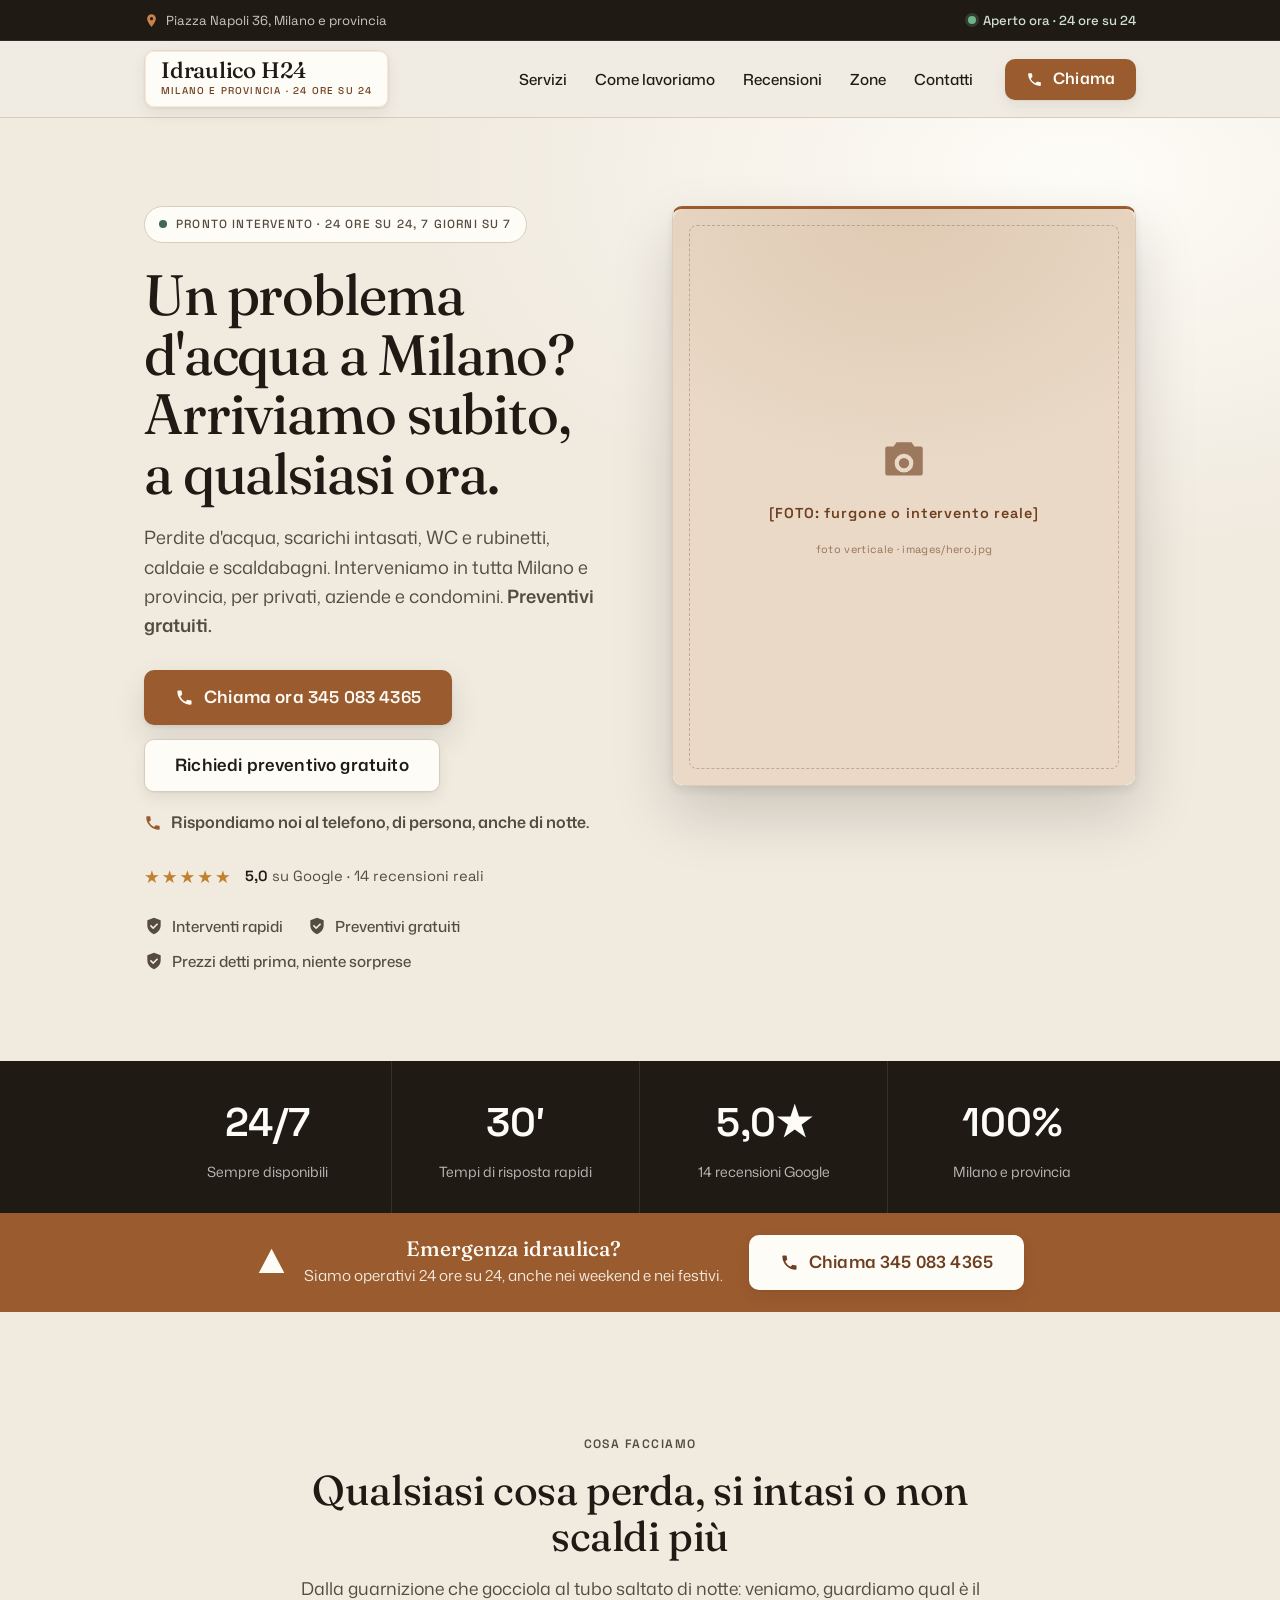
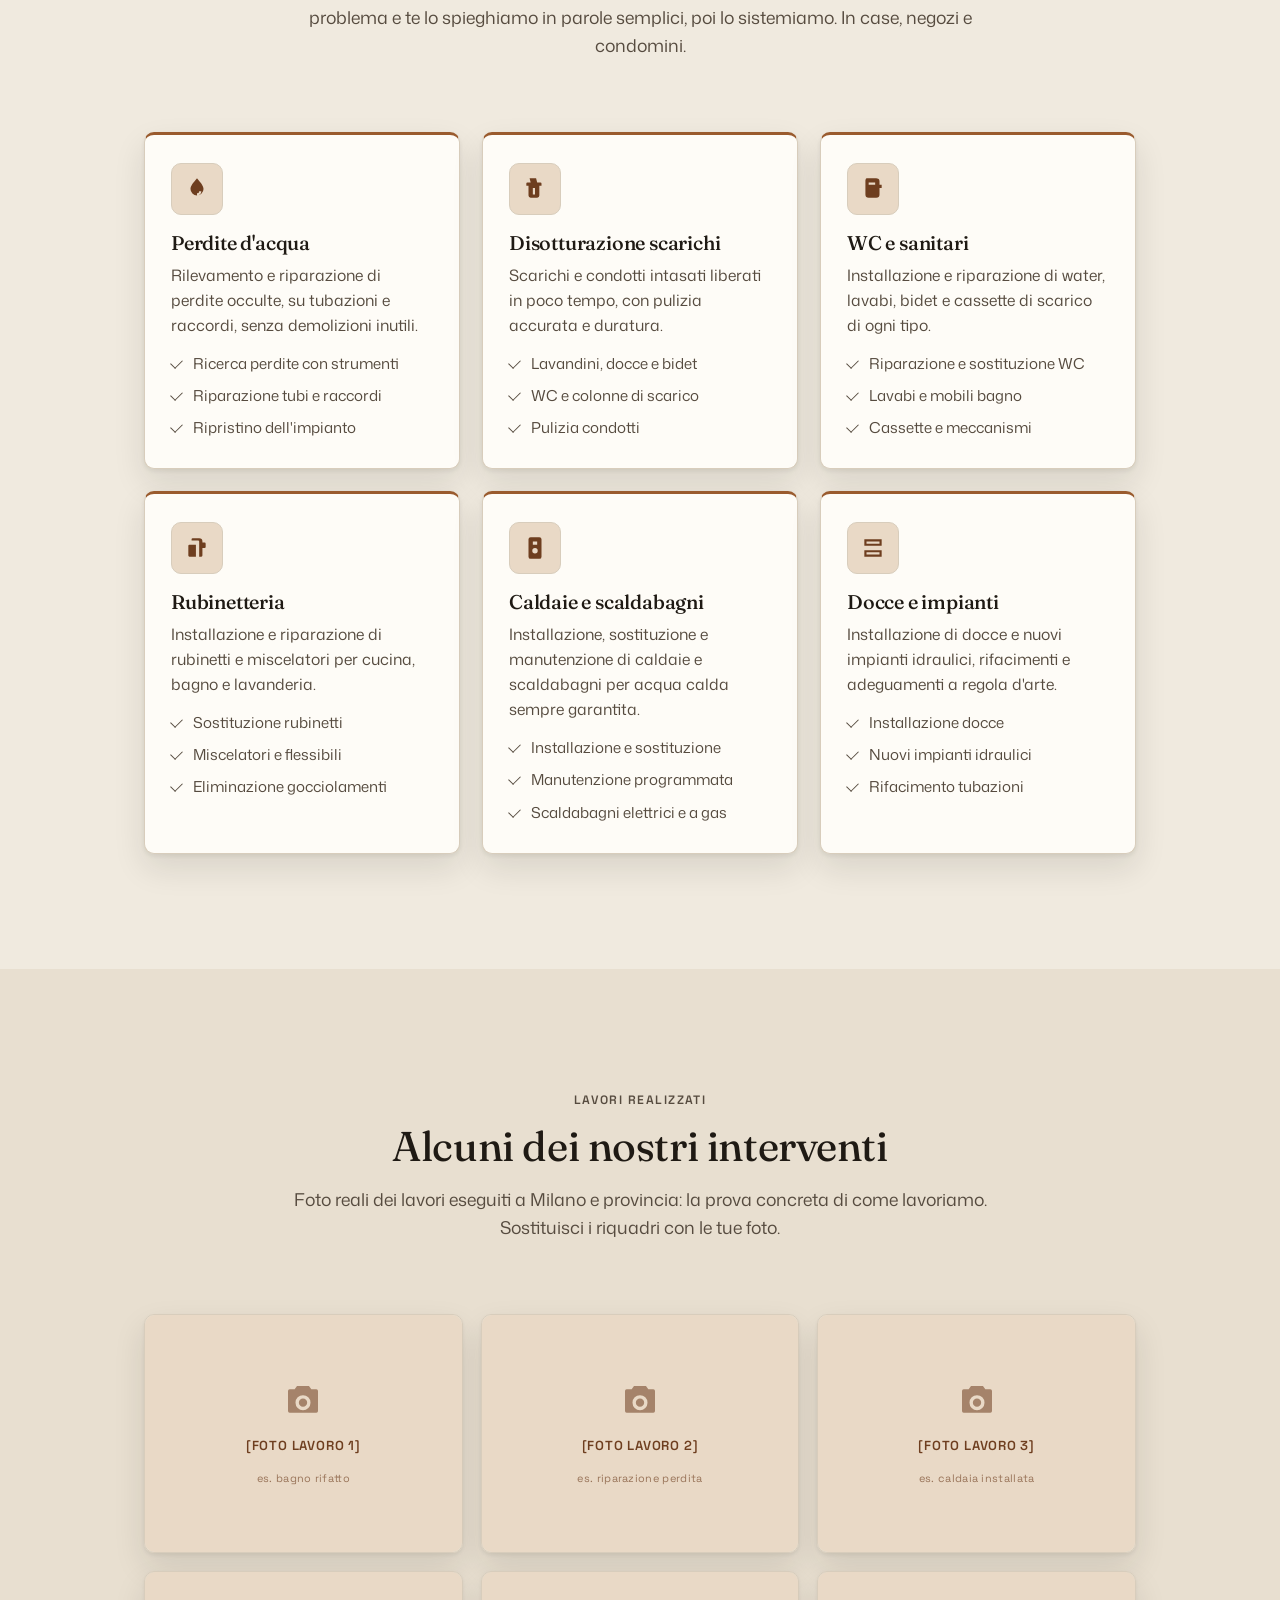
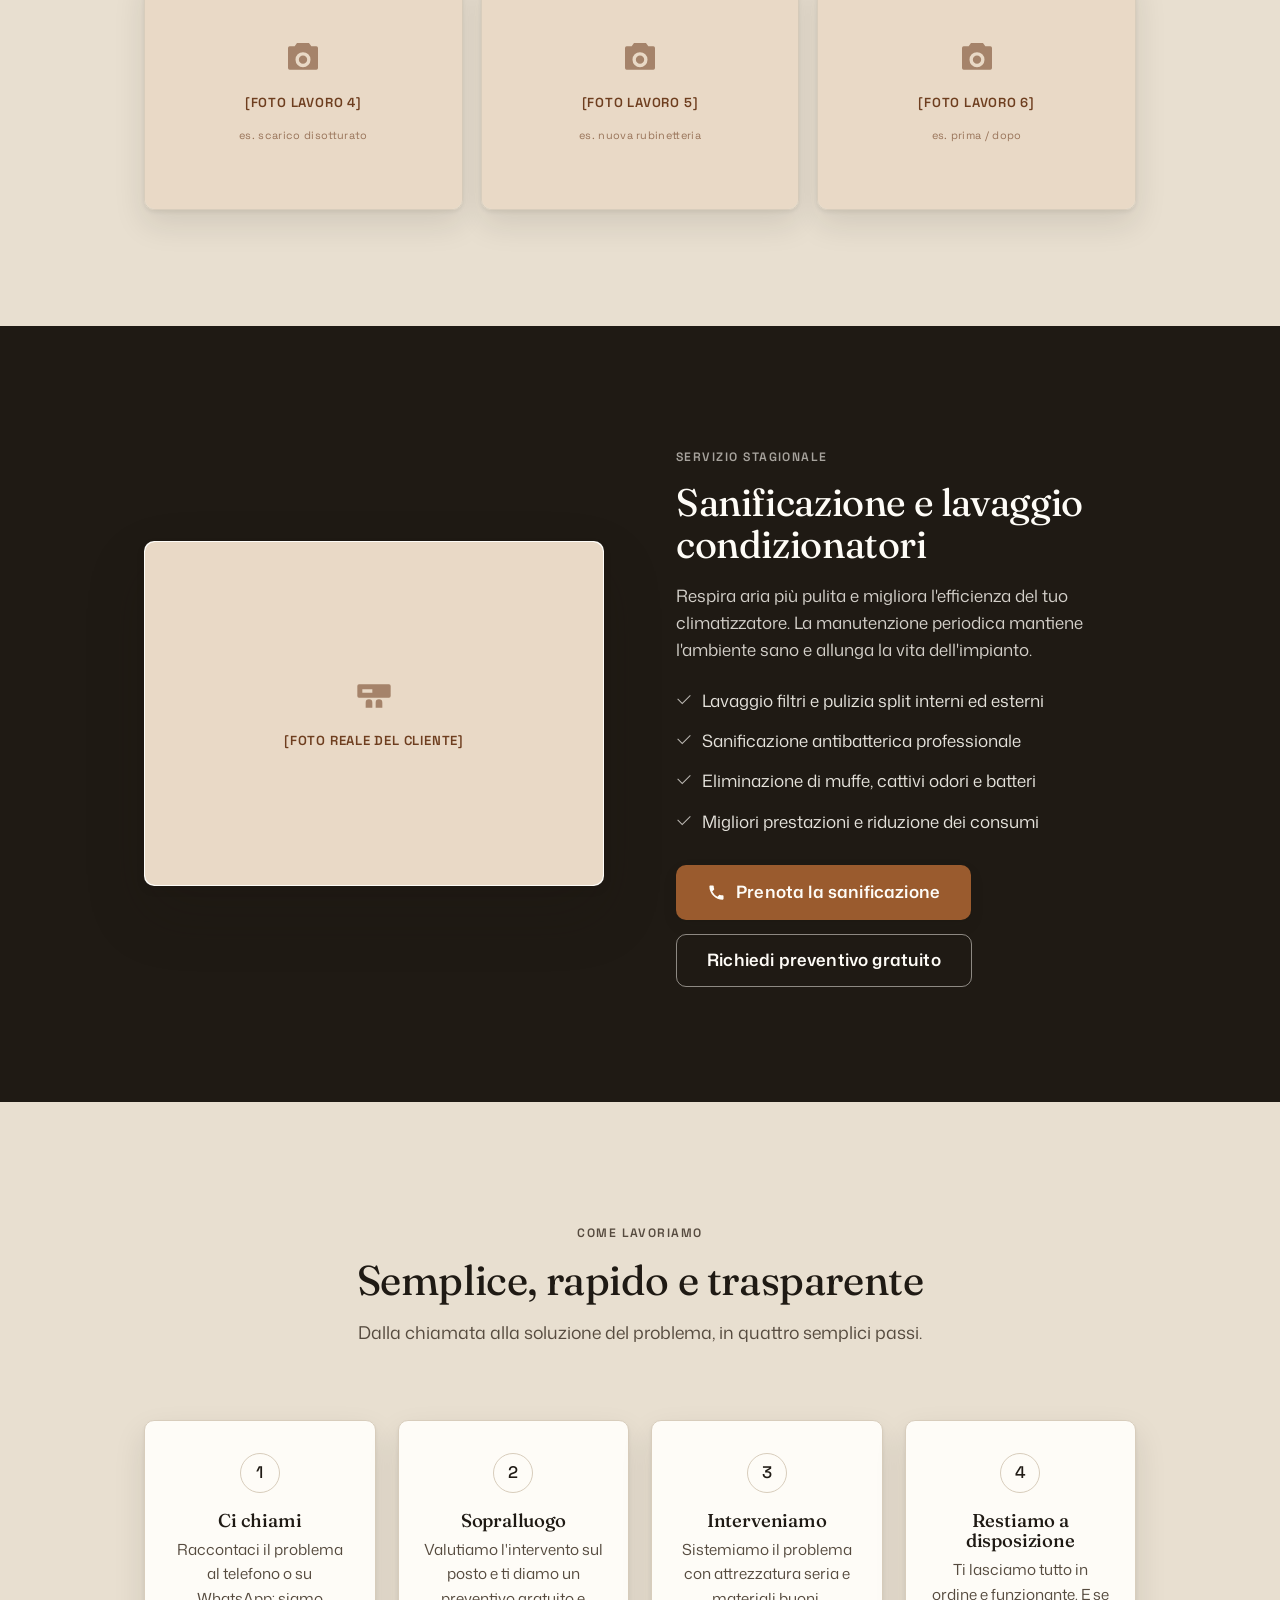
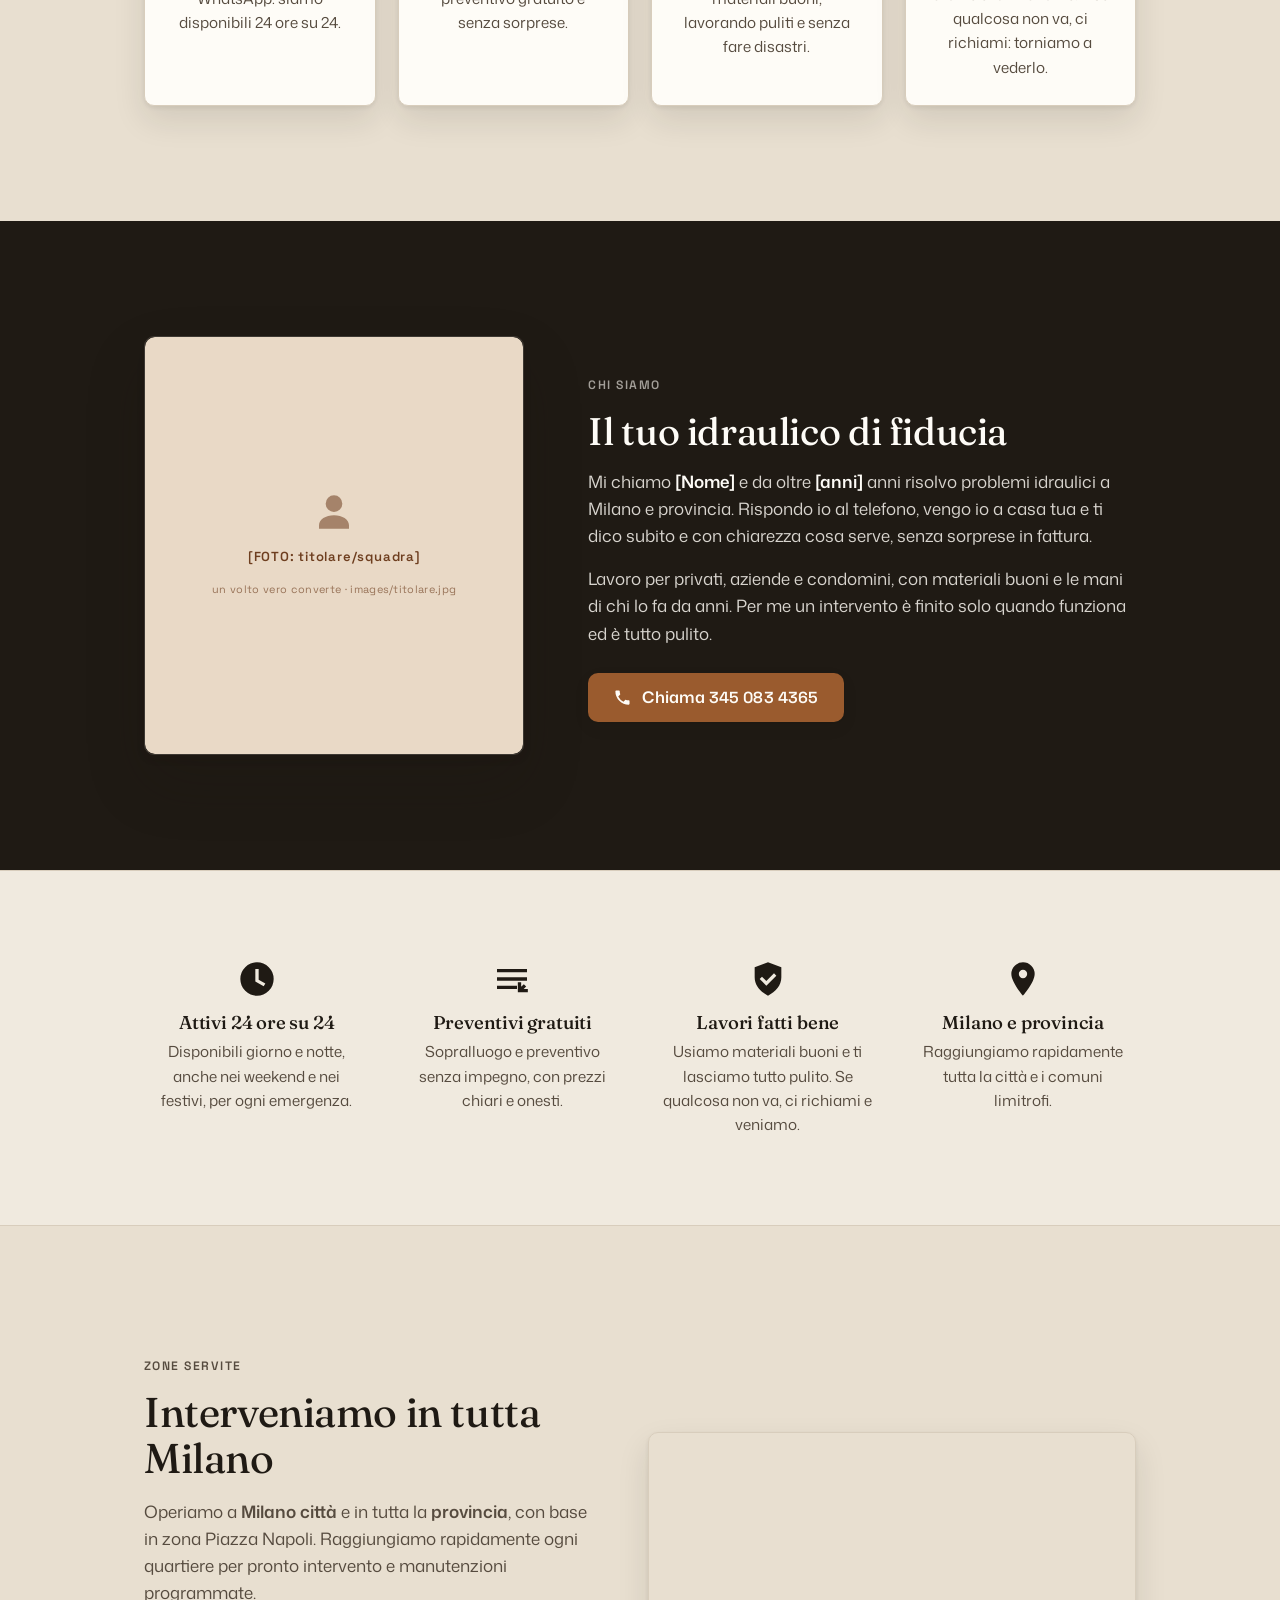
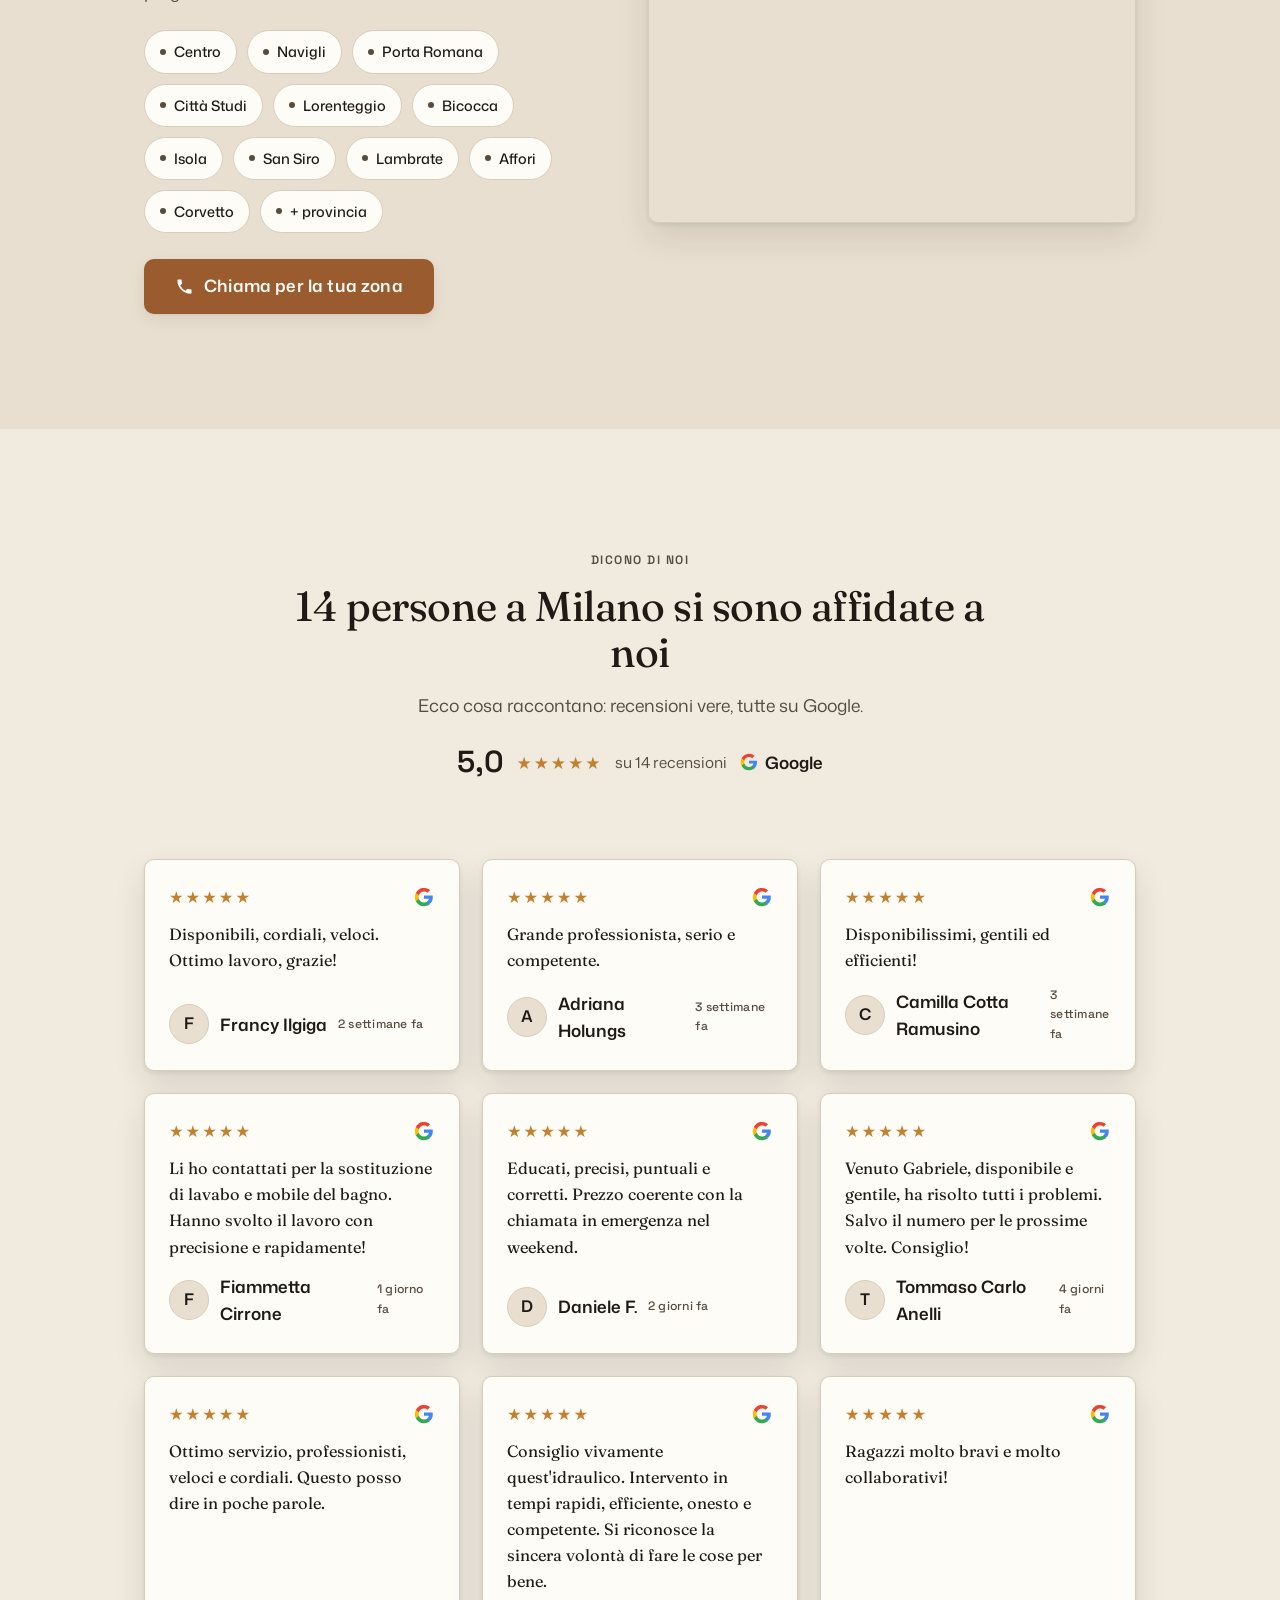
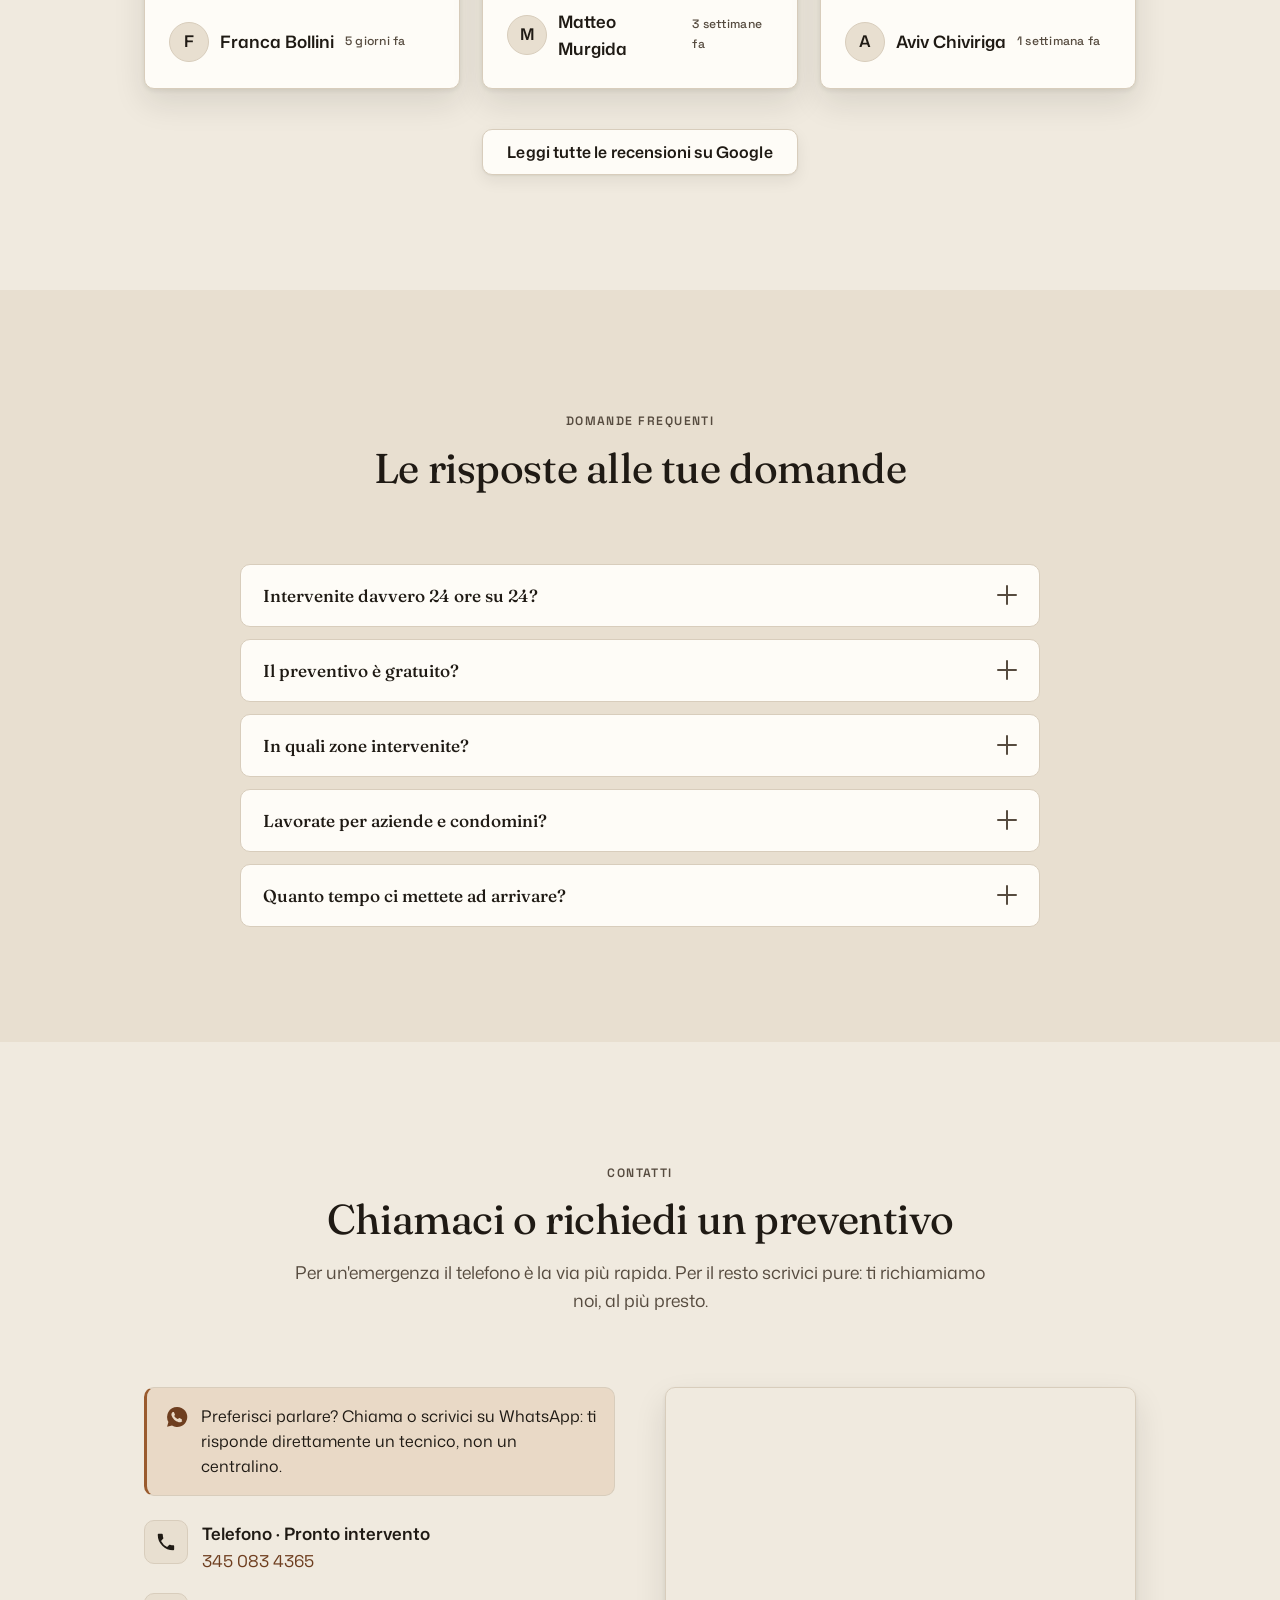
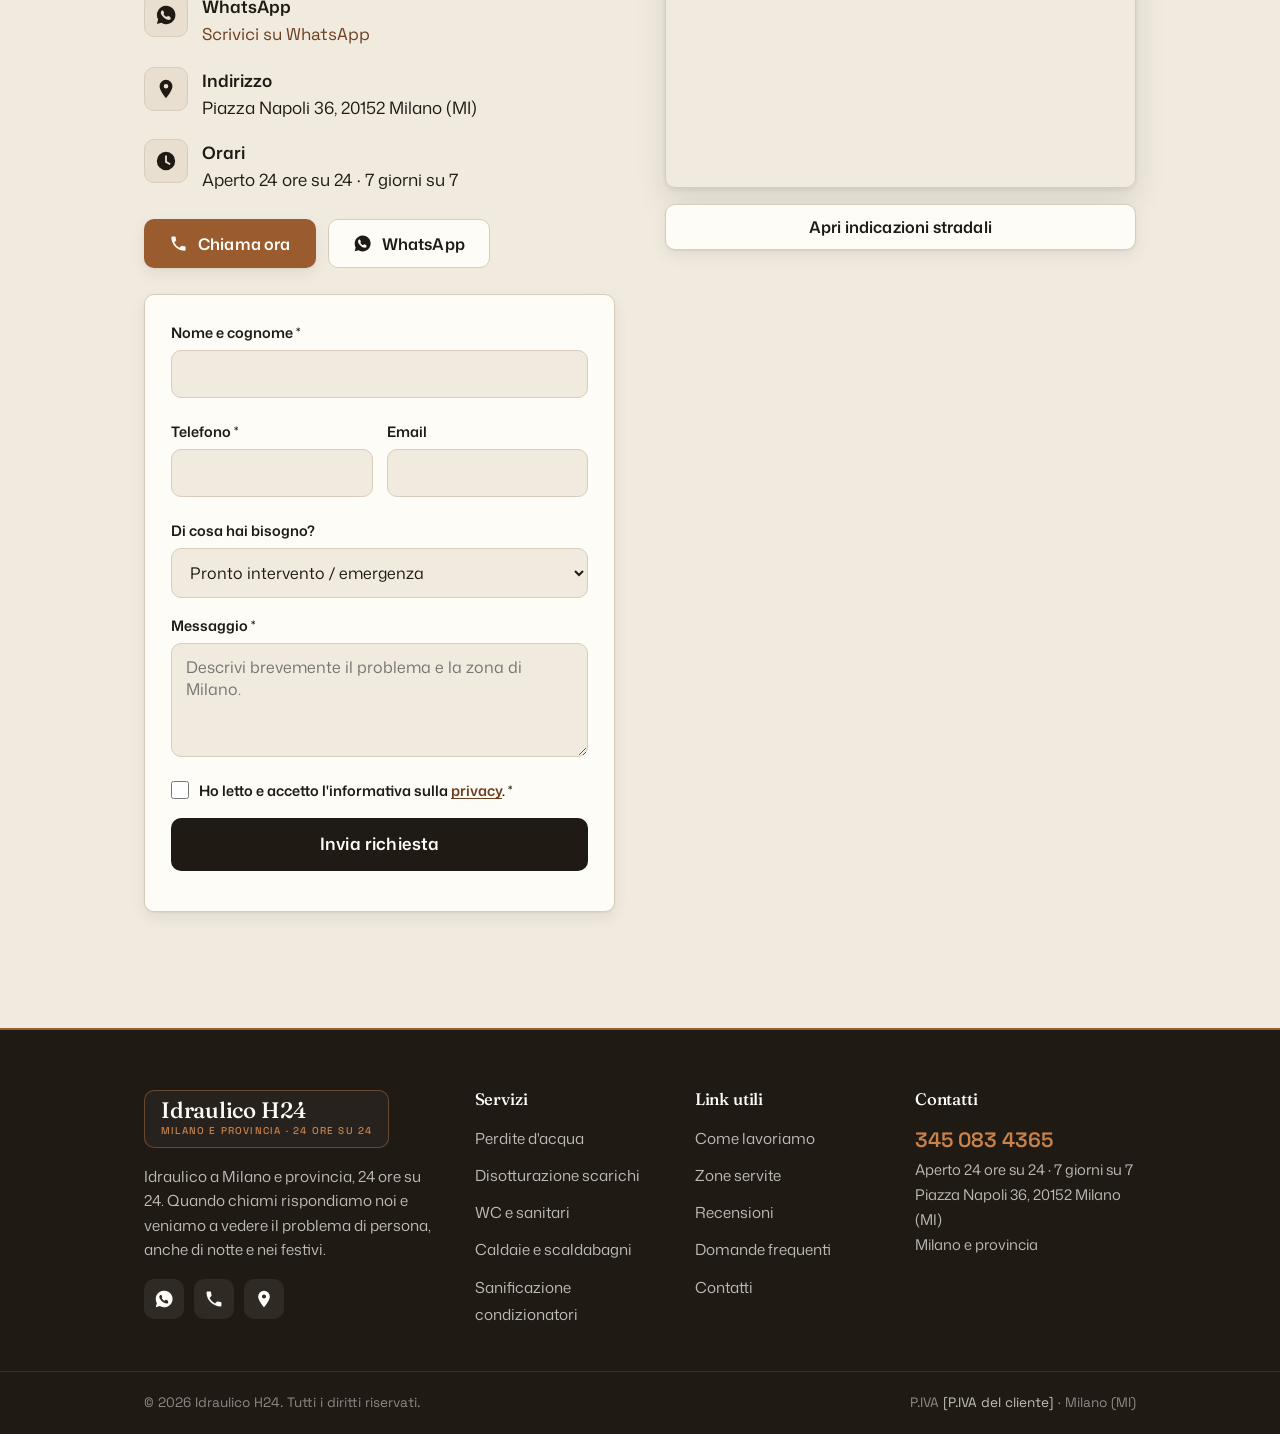
==== commit 366b204b: "Idraulico H24: niente trattini lunghi nei testi + hero più incisivo Trattini: sostituiti gli em-dash" ====
--- a/idraulico-h24/index.html
+++ b/idraulico-h24/index.html
@@ -6,7 +6,7 @@
   <meta name="theme-color" content="#1F1A14" />
   <script>document.documentElement.className = document.documentElement.className.replace("no-js", "js");</script>
 
-  <title>Idraulico H24 Milano — Pronto Intervento Idraulico 24 ore su 24 | Perdite, Caldaie, Scarichi</title>
+  <title>Idraulico H24 Milano. Pronto Intervento Idraulico 24 ore su 24 | Perdite, Caldaie, Scarichi</title>
   <meta name="description" content="Idraulico a Milano e provincia, aperto 24 ore su 24. Pronto intervento per perdite d'acqua, disotturazione scarichi, riparazione WC, caldaie e rubinetteria. Preventivi gratuiti, interventi rapidi. ☎ 345 083 4365" />
   <meta name="keywords" content="idraulico Milano, idraulico H24, pronto intervento idraulico Milano, riparazione perdite acqua Milano, disotturazione scarichi Milano, idraulico 24 ore Milano, caldaie Milano, sanificazione condizionatori Milano" />
   <meta name="author" content="Idraulico H24" />
@@ -16,7 +16,7 @@
   <meta property="og:type" content="website" />
   <meta property="og:locale" content="it_IT" />
   <meta property="og:site_name" content="Idraulico H24 Milano" />
-  <meta property="og:title" content="Idraulico H24 Milano — Pronto Intervento 24 ore su 24" />
+  <meta property="og:title" content="Idraulico H24 Milano. Pronto Intervento 24 ore su 24" />
   <meta property="og:description" content="Idraulico professionista a Milano e provincia. Pronto intervento per perdite, scarichi, caldaie e rubinetteria. Preventivi gratuiti." />
   <meta property="og:image" content="images/logo.svg" />
   <meta name="twitter:card" content="summary_large_image" />
@@ -84,7 +84,7 @@
     <div class="container topbar__inner">
       <a class="topbar__item" href="https://maps.google.com/?q=Piazza+Napoli+36+Milano" target="_blank" rel="noopener">
         <svg class="ico" viewBox="0 0 24 24" aria-hidden="true"><path d="M12 2a7 7 0 0 0-7 7c0 5 7 13 7 13s7-8 7-13a7 7 0 0 0-7-7Zm0 9.5A2.5 2.5 0 1 1 12 6.5a2.5 2.5 0 0 1 0 5Z"/></svg>
-        Piazza Napoli 36, Milano — e provincia
+        Piazza Napoli 36, Milano e provincia
       </a>
       <span class="topbar__item topbar__badge">
         <span class="live-dot" aria-hidden="true"></span>
@@ -96,7 +96,7 @@
   <!-- ===== HEADER ===== -->
   <header class="header" id="header">
     <div class="container header__inner">
-      <a class="brand" href="#hero" aria-label="Idraulico H24 — Home">
+      <a class="brand" href="#hero" aria-label="Idraulico H24, Home">
         <span class="brand__sign">
           <span class="brand__name">Idraulico&nbsp;H24</span>
           <span class="brand__sub">Milano e provincia · 24 ore su 24</span>
@@ -132,7 +132,7 @@
           <p class="hero__eyebrow">
             <span class="dot" aria-hidden="true"></span> Pronto intervento · 24 ore su 24, 7 giorni su 7
           </p>
-          <h1 class="hero__title">Idraulico a Milano. Interveniamo subito, anche adesso.</h1>
+          <h1 class="hero__title">Un problema d'acqua a Milano? Arriviamo subito, a qualsiasi ora.</h1>
           <p class="hero__subtitle">
             Perdite d'acqua, scarichi intasati, WC e rubinetti, caldaie e scaldabagni.
             Interveniamo in tutta Milano e provincia, per privati, aziende e condomini.
@@ -149,7 +149,7 @@
 
           <p class="hero__reassure">
             <svg viewBox="0 0 24 24" aria-hidden="true"><path d="M6.6 10.8a15.4 15.4 0 0 0 6.6 6.6l2.2-2.2c.3-.3.7-.4 1-.2 1.1.4 2.3.6 3.5.6.6 0 1 .5 1 1V20c0 .6-.4 1-1 1A17 17 0 0 1 3 4c0-.6.5-1 1-1h3.5c.6 0 1 .4 1 1 0 1.2.2 2.4.6 3.5.1.4 0 .8-.3 1l-2.2 2.3Z"/></svg>
-            Rispondiamo noi al telefono, di persona — anche di notte.
+            Rispondiamo noi al telefono, di persona, anche di notte.
           </p>
 
           <div class="hero__rating" aria-label="Valutazione media 5 su 5 su Google">
@@ -171,7 +171,7 @@
           <div class="photo-ph" aria-hidden="true">
             <svg viewBox="0 0 24 24"><path d="M4 5h3l1.4-2h7.2L17 5h3a1 1 0 0 1 1 1v12a1 1 0 0 1-1 1H4a1 1 0 0 1-1-1V6a1 1 0 0 1 1-1Zm8 3.5A4.5 4.5 0 1 0 12 17.5 4.5 4.5 0 0 0 12 8.5Zm0 2a2.5 2.5 0 1 1 0 5 2.5 2.5 0 0 1 0-5Z"/></svg>
             <span class="photo-ph__label">[FOTO: furgone o intervento reale]</span>
-            <span class="photo-ph__sub">verticale o quadrata · images/hero.jpg</span>
+            <span class="photo-ph__sub">foto verticale · images/hero.jpg</span>
           </div>
         </figure>
       </div>
@@ -321,7 +321,7 @@
 
         <div class="gallery">
           <figure class="gallery__item reveal">
-            <img src="images/lavoro-1.jpg" alt="Lavoro realizzato a Milano — bagno rifatto" loading="lazy" onerror="this.style.display='none'" />
+            <img src="images/lavoro-1.jpg" alt="Lavoro realizzato a Milano,bagno rifatto" loading="lazy" onerror="this.style.display='none'" />
             <div class="photo-ph" aria-hidden="true">
               <svg viewBox="0 0 24 24"><path d="M4 5h3l1.4-2h7.2L17 5h3a1 1 0 0 1 1 1v12a1 1 0 0 1-1 1H4a1 1 0 0 1-1-1V6a1 1 0 0 1 1-1Zm8 3.5A4.5 4.5 0 1 0 12 17.5 4.5 4.5 0 0 0 12 8.5Zm0 2a2.5 2.5 0 1 1 0 5 2.5 2.5 0 0 1 0-5Z"/></svg>
               <span class="photo-ph__label">[FOTO LAVORO 1]</span>
@@ -329,7 +329,7 @@
             </div>
           </figure>
           <figure class="gallery__item reveal">
-            <img src="images/lavoro-2.jpg" alt="Lavoro realizzato a Milano — riparazione perdita" loading="lazy" onerror="this.style.display='none'" />
+            <img src="images/lavoro-2.jpg" alt="Lavoro realizzato a Milano,riparazione perdita" loading="lazy" onerror="this.style.display='none'" />
             <div class="photo-ph" aria-hidden="true">
               <svg viewBox="0 0 24 24"><path d="M4 5h3l1.4-2h7.2L17 5h3a1 1 0 0 1 1 1v12a1 1 0 0 1-1 1H4a1 1 0 0 1-1-1V6a1 1 0 0 1 1-1Zm8 3.5A4.5 4.5 0 1 0 12 17.5 4.5 4.5 0 0 0 12 8.5Zm0 2a2.5 2.5 0 1 1 0 5 2.5 2.5 0 0 1 0-5Z"/></svg>
               <span class="photo-ph__label">[FOTO LAVORO 2]</span>
@@ -337,7 +337,7 @@
             </div>
           </figure>
           <figure class="gallery__item reveal">
-            <img src="images/lavoro-3.jpg" alt="Lavoro realizzato a Milano — caldaia installata" loading="lazy" onerror="this.style.display='none'" />
+            <img src="images/lavoro-3.jpg" alt="Lavoro realizzato a Milano,caldaia installata" loading="lazy" onerror="this.style.display='none'" />
             <div class="photo-ph" aria-hidden="true">
               <svg viewBox="0 0 24 24"><path d="M4 5h3l1.4-2h7.2L17 5h3a1 1 0 0 1 1 1v12a1 1 0 0 1-1 1H4a1 1 0 0 1-1-1V6a1 1 0 0 1 1-1Zm8 3.5A4.5 4.5 0 1 0 12 17.5 4.5 4.5 0 0 0 12 8.5Zm0 2a2.5 2.5 0 1 1 0 5 2.5 2.5 0 0 1 0-5Z"/></svg>
               <span class="photo-ph__label">[FOTO LAVORO 3]</span>
@@ -345,7 +345,7 @@
             </div>
           </figure>
           <figure class="gallery__item reveal">
-            <img src="images/lavoro-4.jpg" alt="Lavoro realizzato a Milano — scarico disotturato" loading="lazy" onerror="this.style.display='none'" />
+            <img src="images/lavoro-4.jpg" alt="Lavoro realizzato a Milano,scarico disotturato" loading="lazy" onerror="this.style.display='none'" />
             <div class="photo-ph" aria-hidden="true">
               <svg viewBox="0 0 24 24"><path d="M4 5h3l1.4-2h7.2L17 5h3a1 1 0 0 1 1 1v12a1 1 0 0 1-1 1H4a1 1 0 0 1-1-1V6a1 1 0 0 1 1-1Zm8 3.5A4.5 4.5 0 1 0 12 17.5 4.5 4.5 0 0 0 12 8.5Zm0 2a2.5 2.5 0 1 1 0 5 2.5 2.5 0 0 1 0-5Z"/></svg>
               <span class="photo-ph__label">[FOTO LAVORO 4]</span>
@@ -353,7 +353,7 @@
             </div>
           </figure>
           <figure class="gallery__item reveal">
-            <img src="images/lavoro-5.jpg" alt="Lavoro realizzato a Milano — nuova rubinetteria" loading="lazy" onerror="this.style.display='none'" />
+            <img src="images/lavoro-5.jpg" alt="Lavoro realizzato a Milano,nuova rubinetteria" loading="lazy" onerror="this.style.display='none'" />
             <div class="photo-ph" aria-hidden="true">
               <svg viewBox="0 0 24 24"><path d="M4 5h3l1.4-2h7.2L17 5h3a1 1 0 0 1 1 1v12a1 1 0 0 1-1 1H4a1 1 0 0 1-1-1V6a1 1 0 0 1 1-1Zm8 3.5A4.5 4.5 0 1 0 12 17.5 4.5 4.5 0 0 0 12 8.5Zm0 2a2.5 2.5 0 1 1 0 5 2.5 2.5 0 0 1 0-5Z"/></svg>
               <span class="photo-ph__label">[FOTO LAVORO 5]</span>
@@ -361,7 +361,7 @@
             </div>
           </figure>
           <figure class="gallery__item reveal">
-            <img src="images/lavoro-6.jpg" alt="Lavoro realizzato a Milano — prima e dopo" loading="lazy" onerror="this.style.display='none'" />
+            <img src="images/lavoro-6.jpg" alt="Lavoro realizzato a Milano,prima e dopo" loading="lazy" onerror="this.style.display='none'" />
             <div class="photo-ph" aria-hidden="true">
               <svg viewBox="0 0 24 24"><path d="M4 5h3l1.4-2h7.2L17 5h3a1 1 0 0 1 1 1v12a1 1 0 0 1-1 1H4a1 1 0 0 1-1-1V6a1 1 0 0 1 1-1Zm8 3.5A4.5 4.5 0 1 0 12 17.5 4.5 4.5 0 0 0 12 8.5Zm0 2a2.5 2.5 0 1 1 0 5 2.5 2.5 0 0 1 0-5Z"/></svg>
               <span class="photo-ph__label">[FOTO LAVORO 6]</span>
@@ -459,7 +459,7 @@
           <p class="about__lead">
             Mi chiamo <strong>[Nome]</strong> e da oltre <strong>[anni]</strong> anni risolvo problemi
             idraulici a Milano e provincia. Rispondo io al telefono, vengo io a casa tua e ti dico
-            subito e con chiarezza cosa serve — senza sorprese in fattura.
+            subito e con chiarezza cosa serve, senza sorprese in fattura.
           </p>
           <p class="about__lead">
             Lavoro per privati, aziende e condomini, con materiali buoni e le mani di chi lo fa da anni.
@@ -533,7 +533,7 @@
         </div>
         <div class="areas__map reveal">
           <iframe
-            title="Zona di intervento — Milano e provincia"
+            title="Zona di intervento a Milano e provincia"
             src="https://maps.google.com/maps?q=Piazza%20Napoli%2036%20Milano&t=&z=12&ie=UTF8&iwloc=&output=embed"
             width="100%" height="100%" style="border:0;" loading="lazy"
             referrerpolicy="no-referrer-when-downgrade" allowfullscreen></iframe>
@@ -547,7 +547,7 @@
         <div class="section__head reveal">
           <p class="eyebrow">Dicono di noi</p>
           <h2 class="section__title">14 persone a Milano si sono affidate a noi</h2>
-          <p class="section__lead">Ecco cosa raccontano — recensioni vere, tutte su Google.</p>
+          <p class="section__lead">Ecco cosa raccontano: recensioni vere, tutte su Google.</p>
           <div class="google-rating">
             <span class="google-rating__score">5,0</span>
             <span class="stars" aria-hidden="true">★★★★★</span>
@@ -742,7 +742,7 @@
               </li>
               <li>
                 <span class="contact-list__ico"><svg viewBox="0 0 24 24" aria-hidden="true"><path d="M12 2a7 7 0 0 0-7 7c0 5 7 13 7 13s7-8 7-13a7 7 0 0 0-7-7Zm0 9.5A2.5 2.5 0 1 1 12 6.5a2.5 2.5 0 0 1 0 5Z"/></svg></span>
-                <span><strong>Indirizzo</strong><br />Piazza Napoli, 36 — 20152 Milano (MI)</span>
+                <span><strong>Indirizzo</strong><br />Piazza Napoli 36, 20152 Milano (MI)</span>
               </li>
               <li>
                 <span class="contact-list__ico"><svg viewBox="0 0 24 24" aria-hidden="true"><path d="M12 2a10 10 0 1 0 0 20 10 10 0 0 0 0-20Zm1 10.4 4 2.3-1 1.7-5-2.9V6h2v6.4Z"/></svg></span>
@@ -812,7 +812,7 @@
           <div class="contatti__col reveal">
             <div class="map">
               <iframe
-                title="Mappa Idraulico H24 — Piazza Napoli 36, Milano"
+                title="Mappa Idraulico H24, Piazza Napoli 36, Milano"
                 src="https://maps.google.com/maps?q=Piazza%20Napoli%2036%20Milano%20MI&t=&z=15&ie=UTF8&iwloc=&output=embed"
                 width="100%" height="100%" style="border:0;" loading="lazy"
                 referrerpolicy="no-referrer-when-downgrade" allowfullscreen></iframe>
@@ -832,7 +832,7 @@
           <span class="brand__name">Idraulico&nbsp;H24</span>
           <span class="brand__sub">Milano e provincia · 24 ore su 24</span>
         </span>
-        <p>Idraulico a Milano e provincia, 24 ore su 24. Quando chiami rispondiamo noi e veniamo a vedere il problema di persona — anche di notte, anche nei festivi.</p>
+        <p>Idraulico a Milano e provincia, 24 ore su 24. Quando chiami rispondiamo noi e veniamo a vedere il problema di persona, anche di notte e nei festivi.</p>
         <div class="social">
           <a href="https://wa.me/393450834365" target="_blank" rel="noopener" aria-label="WhatsApp" class="social__link"><svg viewBox="0 0 24 24" aria-hidden="true"><path d="M12 2a10 10 0 0 0-8.6 15l-1.3 4.8 4.9-1.3A10 10 0 1 0 12 2Zm5.3 14.1c-.2.6-1.3 1.2-1.8 1.2-.5.1-1 .1-1.7-.1-.4-.1-.9-.3-1.6-.6-2.8-1.2-4.6-4-4.7-4.2-.1-.2-1.1-1.5-1.1-2.8 0-1.3.7-2 .9-2.2.2-.3.5-.3.7-.3h.5c.2 0 .4 0 .6.5l.8 1.9c.1.2.1.4 0 .5l-.4.6c-.1.2-.3.3-.1.6.1.3.6 1 1.3 1.6.9.8 1.6 1 1.9 1.2.2.1.4.1.6-.1l.7-.8c.2-.2.3-.2.6-.1l1.8.9c.3.1.4.2.5.3.1.2.1.7-.1 1.4Z"/></svg></a>
           <a href="tel:+393450834365" aria-label="Telefono" class="social__link"><svg viewBox="0 0 24 24" aria-hidden="true"><path d="M6.6 10.8a15.4 15.4 0 0 0 6.6 6.6l2.2-2.2c.3-.3.7-.4 1-.2 1.1.4 2.3.6 3.5.6.6 0 1 .5 1 1V20c0 .6-.4 1-1 1A17 17 0 0 1 3 4c0-.6.5-1 1-1h3.5c.6 0 1 .4 1 1 0 1.2.2 2.4.6 3.5.1.4 0 .8-.3 1l-2.2 2.3Z"/></svg></a>
@@ -867,7 +867,7 @@
         <p class="footer__phone">345 083 4365</p>
         <p class="footer__small">
           Aperto 24 ore su 24 · 7 giorni su 7<br />
-          Piazza Napoli, 36 — 20152 Milano (MI)<br />
+          Piazza Napoli 36, 20152 Milano (MI)<br />
           Milano e provincia
         </p>
       </div>
@@ -875,7 +875,7 @@
 
     <div class="footer__bar">
       <div class="container footer__bar-inner">
-        <p>© <span id="year">2026</span> Idraulico H24 — Tutti i diritti riservati.</p>
+        <p>© <span id="year">2026</span> Idraulico H24. Tutti i diritti riservati.</p>
         <p>P.IVA <span class="piva">[P.IVA del cliente]</span> · Milano (MI)</p>
       </div>
     </div>
--- a/idraulico-h24/css/style.css
+++ b/idraulico-h24/css/style.css
@@ -218,7 +218,11 @@
 /* =====================================================================
    HERO — caldo, a due colonne, con foto reale del cliente
    ===================================================================== */
-.hero { padding: clamp(3rem, 7vw, 5.5rem) 0 clamp(3.5rem, 7vw, 5.5rem); }
+.hero {
+  padding: clamp(3rem, 7vw, 5.5rem) 0 clamp(3.5rem, 7vw, 5.5rem);
+  /* profondità discreta: un soffio di luce calda dietro la foto, sfuma nel fondo calce */
+  background: radial-gradient(92% 72% at 84% 6%, var(--surface) 0%, rgba(254,252,247,0) 56%), var(--bg);
+}
 .hero__grid {
   display: grid; grid-template-columns: 1fr 1fr;
   gap: clamp(2rem, 5vw, 4rem); align-items: start;
@@ -229,13 +233,25 @@
   color: var(--ink-soft); background: var(--surface); border: 1px solid var(--line); padding: 8px 14px; border-radius: 999px;
   margin-bottom: 22px;
 }
-.hero__eyebrow .dot { width: 8px; height: 8px; border-radius: 50%; background: var(--positive); box-shadow: 0 0 0 4px rgba(62,107,79,.18); }
+.hero__eyebrow .dot {
+  width: 8px; height: 8px; border-radius: 50%; background: var(--positive);
+  box-shadow: 0 0 0 0 rgba(62,107,79,.42); animation: heroDotPulse 2.4s var(--ease) infinite;
+}
+/* "siamo attivi ora": anello che si espande piano e svanisce, discreto */
+@keyframes heroDotPulse {
+  0%   { box-shadow: 0 0 0 0 rgba(62,107,79,.42); }
+  70%  { box-shadow: 0 0 0 8px rgba(62,107,79,0); }
+  100% { box-shadow: 0 0 0 0 rgba(62,107,79,0); }
+}
 .hero__title {
-  font-size: clamp(2.05rem, 4.4vw, 3.2rem); font-weight: 450; color: var(--ink);
-  line-height: 1.1; letter-spacing: -.015em;
+  font-size: clamp(2.25rem, 4.9vw, 3.55rem); font-weight: 450; color: var(--ink);
+  line-height: 1.05; letter-spacing: -.02em; text-wrap: balance;
 }
 .hero__subtitle { font-size: clamp(1.02rem, 1.6vw, 1.14rem); color: var(--ink-soft); margin-top: 20px; max-width: 34em; }
 .hero__actions { display: flex; flex-wrap: wrap; gap: 14px; margin-top: 30px; }
+/* la chiamata "buca" un po' di più sul fondo caldo */
+.hero__actions .btn--primary { box-shadow: var(--shadow); }
+.hero__actions .btn--primary:hover { box-shadow: var(--shadow-lg); }
 
 .hero__rating { display: inline-flex; align-items: center; gap: 12px; margin-top: 26px; }
 .hero__rating .stars { font-size: 1.1rem; }
@@ -251,8 +267,9 @@
 /* Media hero: foto reale o placeholder etichettato */
 .hero__media {
   position: relative; border-radius: var(--radius-lg); overflow: hidden;
-  border: 1px solid var(--line); box-shadow: var(--shadow-lg);
-  aspect-ratio: 4 / 3.4; background: var(--surface);
+  border: 1px solid var(--line); border-top: 3px solid var(--accent);
+  box-shadow: var(--shadow-lg);
+  aspect-ratio: 4 / 5; background: var(--surface);     /* verticale: pensata per una foto reale in piedi */
 }
 .hero__media img { width: 100%; height: 100%; object-fit: cover; position: relative; z-index: 2; }
 .hero__media-tag {
@@ -274,6 +291,18 @@
 .photo-ph svg { width: 40px; height: 40px; fill: var(--accent-deep); opacity: .55; }
 .photo-ph__label { font-family: var(--font-util); font-weight: 600; font-size: .82rem; letter-spacing: .06em; color: var(--accent-deep); }
 .photo-ph__sub { font-family: var(--font-util); font-size: .68rem; letter-spacing: .03em; color: var(--accent-deep); opacity: .65; }
+
+/* Hero: contenitore foto più curato — cornice "pronta per la foto", icona più presente */
+.hero__media .photo-ph {
+  gap: 16px;
+  background: radial-gradient(120% 75% at 50% 0%, rgba(154,91,46,.12), transparent 60%), var(--accent-tint);
+}
+.hero__media .photo-ph::before {
+  content: ""; position: absolute; inset: 16px; pointer-events: none;
+  border: 1px dashed rgba(110,62,31,.30); border-radius: 8px;
+}
+.hero__media .photo-ph svg { width: 50px; height: 50px; position: relative; opacity: .62; }
+.hero__media .photo-ph__label { font-size: .9rem; }
 
 /* =====================================================================
    TRUST BAR (numeri) — officina scura
